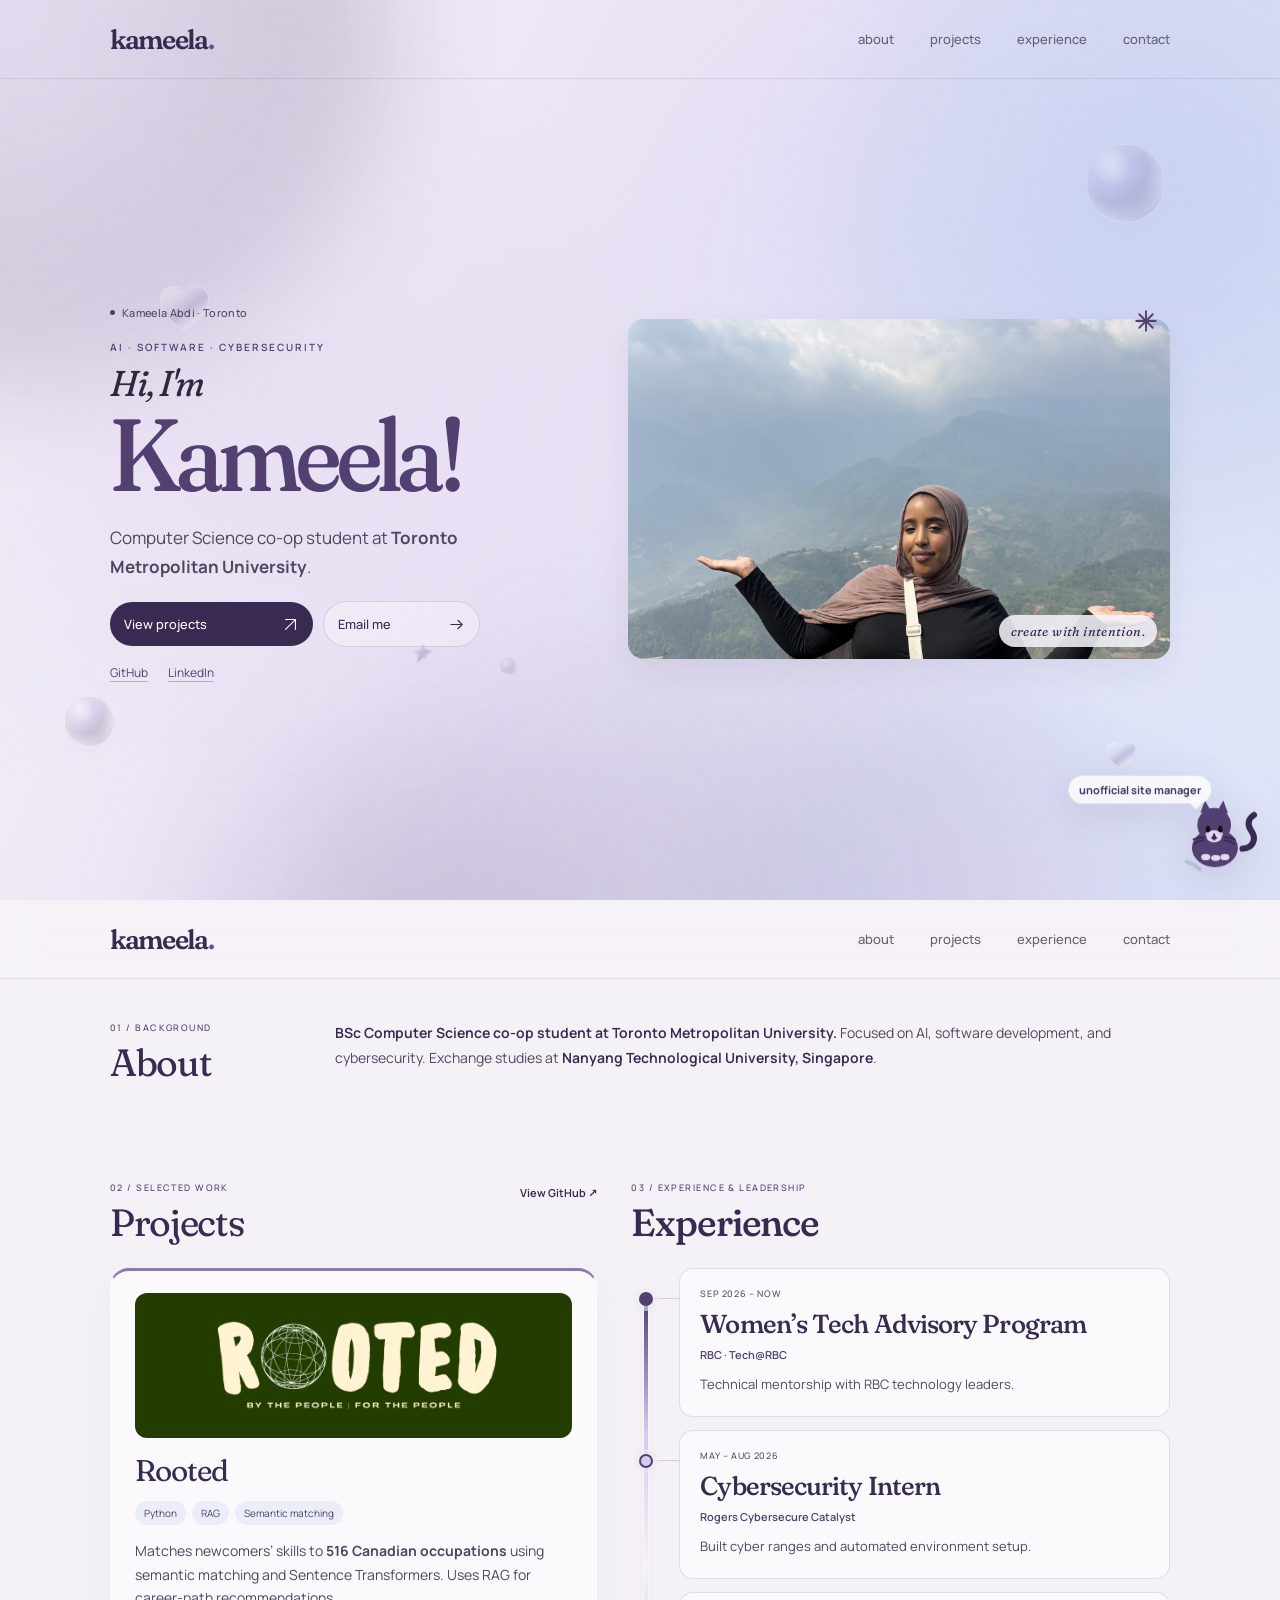
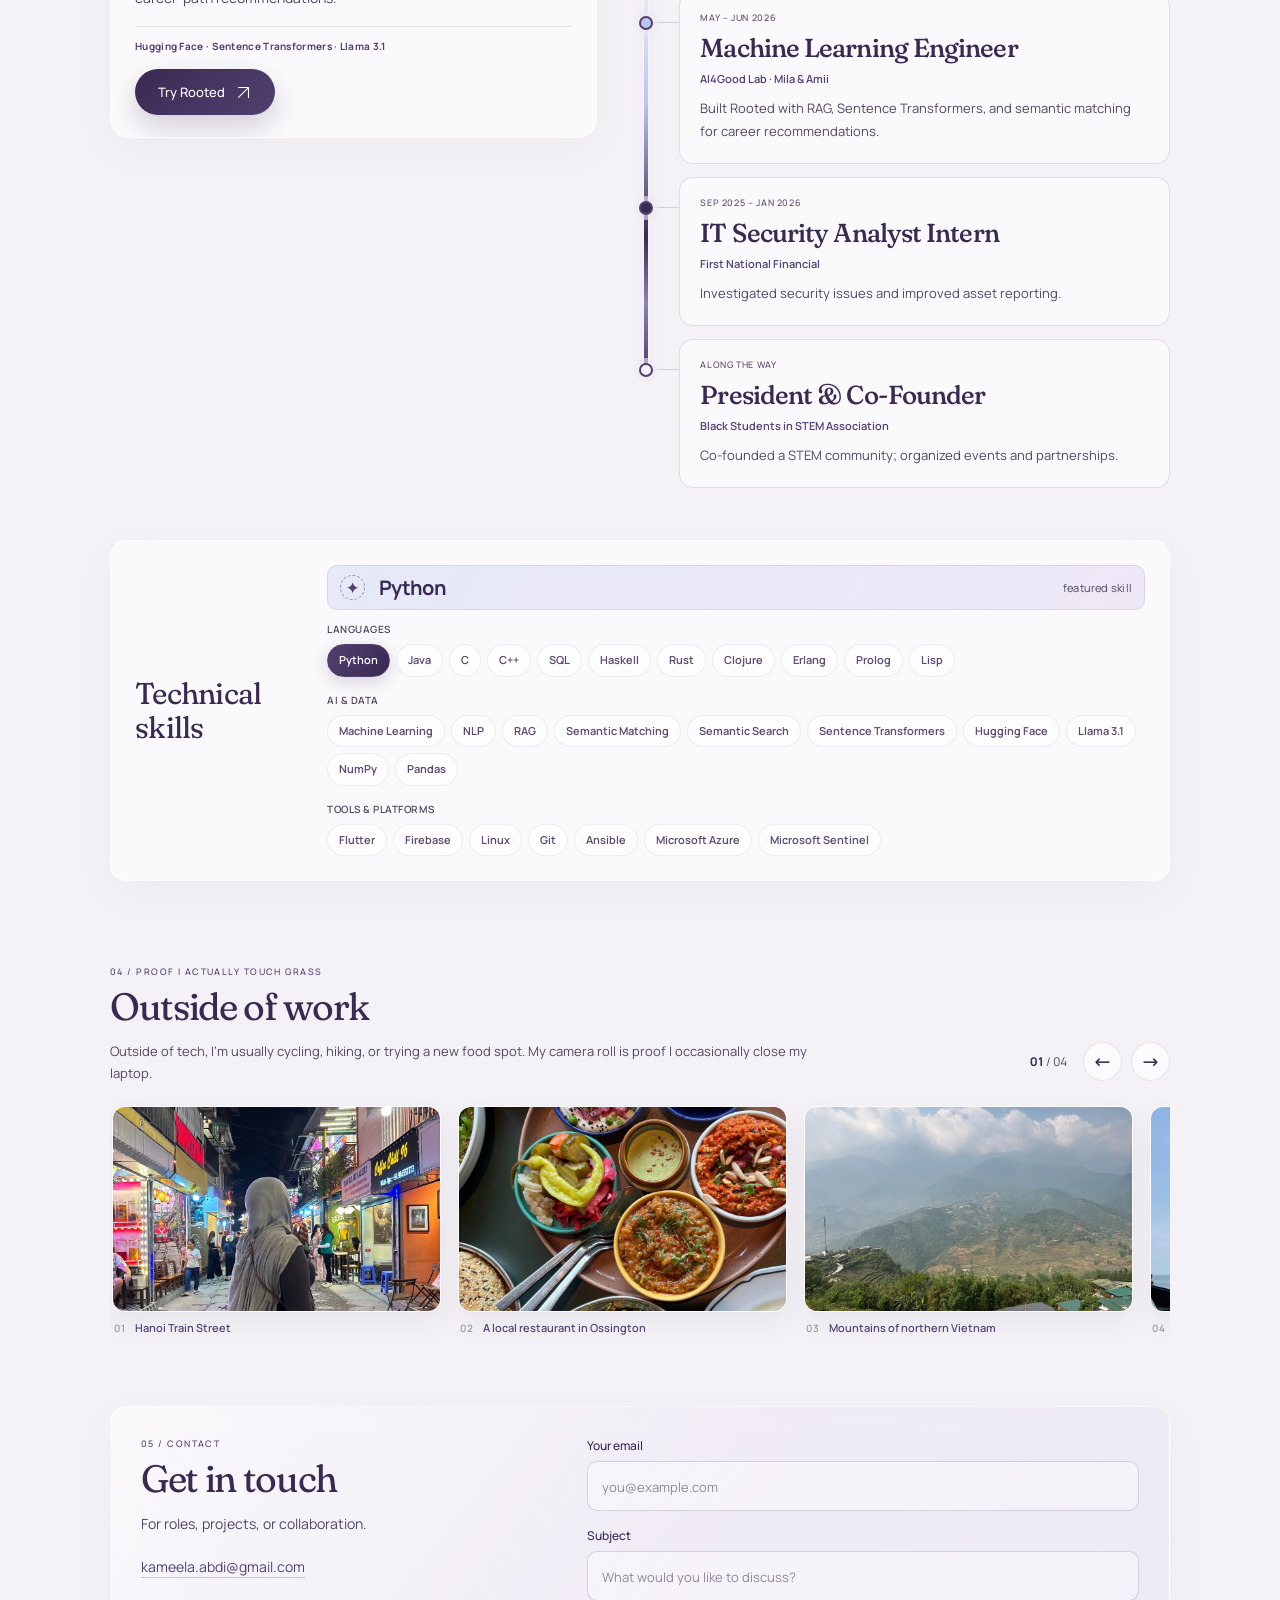
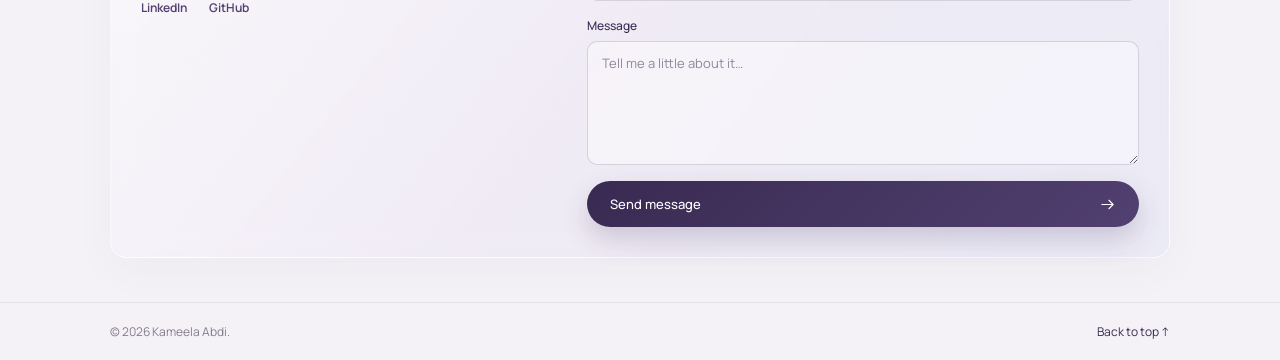
==== index.html @ 84379278 "Update the machine learning role title" ====
<!DOCTYPE html>

<html lang="en">
<head>
<meta charset="utf-8"/>
<meta content="width=device-width, initial-scale=1.0" name="viewport"/>
<meta content="#f5f2f7" name="theme-color"/>
<meta content="Kameela Abdi is a Computer Science co-op student building thoughtful technology across AI, software, and cybersecurity." name="description"/>
<title>Kameela Abdi — Portfolio</title>
<style>
    :root {
      --sand: #f7f5f9;
      --sand-deep: #ece8f0;
      --foam: #eee9f3;
      --sky: #d8cee1;
      --sea: #ad9ac0;
      --blue: #654d89;
      --deep: #3a274e;
      --sage: #8a79ae;
      --ink: #2f273d;
      --muted: #625972;
      --white: #ffffff;
      --line: rgba(63,43,84,.13);
      --shadow: 0 15px 45px rgba(63,43,84,.065);
    }
    *, *::before, *::after { box-sizing: border-box; }
    html { scroll-behavior: smooth; }
    body { margin: 0; background: var(--sand); color: var(--ink); font-family:var(--font-body); -webkit-font-smoothing: antialiased; }
    ::selection { background: #ded4e9; color: var(--deep); }
    a { color: inherit; text-decoration: none; }
    button, a { -webkit-tap-highlight-color: transparent; }
    .container { width: min(1110px, calc(100% - 64px)); margin-inline: auto; }
    .site-header { position: sticky; top: 0; z-index: 20; background: rgba(247,245,249,.92); border-bottom: 1px solid var(--line); backdrop-filter: blur(18px); }
    .header-inner { height: 78px; display: flex; align-items: center; justify-content: space-between; gap: 28px; }
    .logo { font-size: 19px; font-weight: 720; letter-spacing: -.05em; color: var(--deep); }
    .logo span { color: var(--sea); }
    .nav { display: flex; align-items: center; gap: 36px; color: #685f71; font-size: 13px; font-weight: 570; }
    .nav a { transition: color .2s; }
    .nav a:hover, .nav a:focus-visible { color: var(--blue); }
    .pill-link { border: 1px solid rgba(63,43,84,.24); padding: 10px 17px; border-radius: 100px; color: var(--deep); font-size: 12px; font-weight: 650; transition: background .2s, transform .2s; white-space: nowrap; }
    .pill-link:hover { background: var(--foam); transform: translateY(-1px); }
    .hero { min-height: 675px; display: grid; grid-template-columns: 1.12fr .88fr; align-items: center; gap: 38px; padding-top: 75px; padding-bottom: 90px; }
    .eyebrow { text-transform: uppercase; letter-spacing: .18em; font-size: 11px; font-weight: 750; color: var(--blue); }
    .availability { display: inline-flex; align-items: center; gap: 9px; background: #f3eff7; color: #705988; border: 1px solid #dfd7e7; border-radius: 100px; padding: 9px 13px; text-transform: none; letter-spacing: .01em; font-size: 12px; font-weight: 630; }
    .availability::before { content: ""; width: 7px; height: 7px; border-radius: 50%; background: #9176ad; box-shadow: 0 0 0 3px rgba(145,118,173,.17); }
    h1, h2, h3, p { margin-top: 0; }
    h1 { font-size: clamp(55px, 6.8vw, 91px); letter-spacing: -.078em; font-weight: 680; line-height: 1.045; margin: 29px 0 23px; color: var(--deep); }
    h1 .accent { font-family:var(--portfolio-serif); font-style: italic; font-weight: 400; color: var(--blue); }
    .hero-lead { font-size: clamp(16px, 1.65vw, 19px); line-height: 1.75; color: var(--muted); max-width: 515px; margin: 0 0 30px; }
    .hero-actions { display: flex; gap: 12px; align-items: center; flex-wrap: wrap; }
    .btn { display: inline-flex; align-items: center; justify-content: center; gap: 10px; border-radius: 100px; padding: 14px 23px; font-size: 13px; font-weight: 660; transition: transform .2s, background .2s, box-shadow .2s; }
    .btn:hover { transform: translateY(-2px); }
    .btn-primary { background: var(--deep); color: #fff; box-shadow: 0 8px 20px rgba(63,43,84,.15); }
    .btn-primary:hover { background: #4e336a; }
    .btn-secondary { color: var(--deep); border: 1px solid var(--line); background: rgba(255,255,255,.57); }
    .btn-secondary:hover { background: #fff; }
    .hero-bottom { font-size: 12px; letter-spacing: .02em; color: #8b8294; margin-top: 55px; display: flex; align-items: center; gap: 15px; }
    .hero-bottom .bar { width: 35px; height: 1px; background: #b9aac8; }
    .art-frame { position: relative; aspect-ratio: 1/1.08; isolation: isolate; display: grid; place-items: center; }
    .art-backdrop { position: absolute; inset: 5% 2% 3%; background: linear-gradient(150deg,#f0eaf7 6%,#d3c3e3 52%,#e9dff3 96%); border-radius: 48% 52% 49% 51% / 42% 42% 58% 58%; transform: rotate(-8deg); }
    .art-orbit { position: absolute; width: 80%; aspect-ratio:1; border: 1px solid rgba(255,255,255,.7); border-radius: 50%; transform: rotate(-16deg) scaleX(.85); }
    .sun { width: 54%; aspect-ratio:1; border-radius: 50%; position:absolute; top: 17%; right: 20%; background: linear-gradient(155deg,rgba(255,255,255,.96),rgba(203,206,222,.75) 40%,rgba(123,95,151,.25)); box-shadow: inset -22px -25px 45px rgba(77,51,103,.1), inset 18px 23px 38px rgba(255,255,255,.75), 0 15px 75px rgba(92,63,122,.12); border: 1px solid rgba(255,255,255,.62); }
    .horizon { position:absolute; width:81%; height:31%; left:9.5%; bottom:19%; border-radius:50% 50% 38% 35% / 60% 50% 25% 25%; background: linear-gradient(180deg, rgba(148,122,175,.46), rgba(94,64,124,.36)); transform: rotate(-8deg); filter: blur(.3px); }
    .horizon::after { content:""; position:absolute; width:97%; height: 32%; background: rgba(244,239,249,.75); border-radius:50%; left:1.5%; top:-10%; transform:rotate(5deg); filter: blur(9px); }
    .front-wave { position: absolute; width: 89%; height: 24%; left: 7%; bottom: 15%; border-radius: 55% 45% 58% 42% / 74% 64% 38% 38%; background: linear-gradient(145deg,rgba(255,255,255,.45),rgba(183,162,205,.47)); transform: rotate(8deg); border-top: 1px solid rgba(255,255,255,.8); }
    .art-caption { position: absolute; bottom: 5%; right: 3%; font-family:var(--portfolio-serif); font-style: italic; font-size: 15px; letter-spacing:.03em; color: rgba(63,43,84,.62); }
    .art-spark { position: absolute; top:13%; left:15%; color: var(--blue); font-size: 26px; font-weight: 200; }
    section { scroll-margin-top: 110px; }
    .section { padding: 92px 0; }
    .section-kicker { font-size: 11px; color: var(--blue); letter-spacing: .2em; text-transform: uppercase; font-weight: 720; margin-bottom: 18px; }
    .section-title { font-size: clamp(35px,4vw,54px); letter-spacing:-.065em; line-height:1.15; color:var(--deep); font-weight:660; margin-bottom: 18px; }
    .section-summary { max-width: 650px; font-size: 16px; line-height:1.85; color:var(--muted); }
    .about-section { border-top: 1px solid var(--line); display:grid; grid-template-columns: .85fr 1.15fr; gap: clamp(35px,8vw,130px); align-items:start; }
    .about-section .section-title { max-width: 380px; }
    .about-body { font-size:16px; line-height:1.95; color: var(--muted); }
    .about-body strong { color: var(--deep); font-weight:650; }
    .small-facts { display:flex; flex-wrap:wrap; gap:10px; margin-top:24px; }
    .small-facts span { font-size:12px; background: #f0ebf4; color:var(--sage); padding:10px 14px; border-radius:50px; }
    .projects-section { background: #f2eef6; border-top:1px solid rgba(63,43,84,.07); border-bottom:1px solid rgba(63,43,84,.07); }
    .section-header { display:flex; gap:20px; justify-content:space-between; align-items:end; margin-bottom:37px; }
    .section-header .section-title { margin-bottom:0; }
    .section-header a { color:var(--blue); font-size:13px; font-weight:650; }
    .projects-grid { display:grid; grid-template-columns:repeat(2,1fr); gap:20px; }
    .project-card { background:#fff; border-radius:19px; padding:21px; border:1px solid rgba(63,43,84,.08); transition:transform .24s, box-shadow .24s; }
    .project-card:hover { transform:translateY(-5px); box-shadow:var(--shadow); }
    .project-visual { height:205px; border-radius:12px; position:relative; overflow:hidden; display:grid; place-items:center; }
    .rooted-visual { background:radial-gradient(circle at 66% 22%,#f9f6fc 0%,transparent 36%),linear-gradient(145deg,#e6dfee,#c3b3d3); }
    .roots { width:145px; height:145px; display:grid; place-items:center; border:1px solid rgba(255,255,255,.86); border-radius:50%; background:rgba(255,255,255,.26); box-shadow:0 0 0 20px rgba(255,255,255,.08),0 0 0 40px rgba(255,255,255,.075); }
    .roots svg { width:80px; height:80px; }
    .swap-visual { background:radial-gradient(circle at 18% 10%,#f8f5fb 0%,transparent 35%),linear-gradient(145deg,#e7dfef,#beaece); }
    .swap-phone { width:112px; height:165px; border:5px solid rgba(255,255,255,.94); border-radius:21px; background:rgba(255,255,255,.35); box-shadow:0 12px 40px rgba(57,66,112,.09); padding:24px 10px 10px; transform:rotate(-8deg); position:relative; }
    .swap-phone::before { content:""; position:absolute; top:8px; left:39px; width:25px; height:4px; border-radius:10px; background:rgba(75,84,133,.35); }
    .swap-line { background:rgba(255,255,255,.9); height:12px; border-radius:8px; margin-bottom:10px; }
    .swap-line:nth-child(2) { width:75%; }
    .swap-line:nth-child(3) { width:91%; }
    .swap-line:nth-child(4) { width:55%; }
    .project-meta { display:flex; gap:8px; flex-wrap:wrap; margin-top:21px; margin-bottom:12px; }
    .tag { font-size:11px; background:#f3f0f7; color:#6f5a85; padding:7px 10px; border-radius:30px; }
    .project-card h3 { font-size:24px; letter-spacing:-.04em; font-weight:660; color:var(--deep); margin:0 0 10px; }
    .project-card p { font-size:14px; color:var(--muted); line-height:1.75; margin-bottom:18px; }
    .project-foot { font-size:12px; color:var(--blue); font-weight:690; }
    .rooted-logo { display:block; width:100%; height:auto; aspect-ratio:3 / 1; object-fit:cover; object-position:center 53%; border-radius:12px; margin-bottom:16px; }
    .rooted-demo-link { align-self:flex-start; margin-top:16px; min-height:44px; }
    .experience-grid { display:grid; grid-template-columns:.7fr 1.3fr; gap:65px; }
    .experience-grid .section-title { max-width:370px; }
    .timeline-item { display:grid; grid-template-columns:115px 1fr; gap:19px; padding:24px 0; border-bottom:1px solid var(--line); }
    .timeline-item:first-child { padding-top:0; }
    .timeline-date { font-size:12px; color:#8b8195; line-height:1.55; }
    .timeline-item h3 { margin:0 0 5px; color:var(--deep); letter-spacing:-.02em; font-size:17px; font-weight:660; }
    .timeline-company { font-size:13px; color:var(--blue); font-weight:620; margin-bottom:8px; }
    .timeline-item p { font-size:13px; line-height:1.75; color:var(--muted); margin:0; }
    .skills-section { padding-top:0; }
    .skill-panel { padding:40px; background:#eeeaf2; border-radius:23px; display:grid; grid-template-columns:240px 1fr; gap:32px; align-items:start; }
    .skill-panel h2 { margin:0; font-size:29px; line-height:1.2; letter-spacing:-.04em; color:var(--deep); }
    .skills-list { display:flex; flex-wrap:wrap; gap:9px; }
    .skills-list span { background:rgba(255,255,255,.75); border:1px solid rgba(63,43,84,.06); color:#6b5a7c; padding:10px 14px; border-radius:100px; font-size:12px; font-weight:560; }
    .contact-section { padding-bottom:100px; }
    .contact-panel { text-align:center; border-radius:25px; padding:80px 25px; background:linear-gradient(140deg,#e9dff2,#ded4e9 58%,#f3edf9); border:1px solid rgba(63,43,84,.07); }
    .contact-panel .section-title { font-size:clamp(42px,5.2vw,65px); }
    .contact-panel .section-summary { margin:0 auto 28px; }
    .social-links { margin-top:25px; display:flex; justify-content:center; gap:25px; flex-wrap:wrap; }
    .social-links a { font-size:12px; font-weight:630; color:var(--blue); border-bottom:1px solid transparent; padding-bottom:3px; }
    .social-links a:hover { border-color:var(--blue); }
    footer { border-top:1px solid var(--line); padding:28px 0; }
    .footer-inner { display:flex; justify-content:space-between; align-items:center; gap:15px; color:#847b8e; font-size:12px; }
    .footer-inner a { color:var(--deep); }

    /* A personal take on the gentle handwritten welcome of a new device. */
    .intro-title { margin-top:18px; margin-bottom:26px; display:flex; flex-direction:column; align-items:flex-start; line-height:.95; }
    .intro-title .intro-small { font-family:var(--portfolio-serif); font-size:clamp(34px,3.3vw,46px); font-weight:400; font-style:italic; color:var(--ink); letter-spacing:-.045em; line-height:1.1; }
    .intro-title .intro-script { display:block; font-family:var(--portfolio-serif); font-size:clamp(92px,10.9vw,158px); font-weight:500; letter-spacing:-.065em; color:var(--blue); line-height:.94; padding:0 .1em .06em 0; clip-path:inset(0 100% 0 0); animation: handwritten-reveal 1.75s cubic-bezier(.2,.65,.2,1) 2.5s both; }
    .intro-script .intro-dot { color:var(--sage); }
    .intro-overline { font-size:11px; font-weight:690; text-transform:uppercase; letter-spacing:.18em; color:var(--sage); margin:23px 0 0; }
    .hero-copy { position:relative; z-index:2; }
    .hero-photo { position:absolute; z-index:2; width:72%; height:82%; left:15%; top:8%; border-radius:46% 54% 52% 48% / 40% 43% 57% 60%; overflow:hidden; border:7px solid rgba(255,255,255,.79); background:#ede8f2; box-shadow:0 24px 65px rgba(63,43,84,.14), 0 0 0 1px rgba(63,43,84,.08); transform:rotate(-2deg); opacity:1; }
    .hero-photo img { width:100%; height:100%; display:block; object-fit:cover; object-position:51% 43%; transform:scale(1.01); }
    .art-frame { transition:transform .4s ease; }
    .art-frame:hover { transform:translateY(-4px); }
    .art-frame .art-orbit { z-index:1; }
    .art-caption { z-index:3; background:rgba(249,246,252,.96); box-shadow:0 5px 23px rgba(63,43,84,.08); padding:10px 15px; border-radius:100px; color:var(--sage); right:-3%; bottom:0; }
    .art-spark { z-index:3; top:8%; left:8%; }
    @keyframes handwritten-reveal { from {clip-path:inset(0 100% 0 0);opacity:.6} to {clip-path:inset(0 0 0 0);opacity:1} }
    @keyframes photo-arrive { from { opacity:0;transform:translateY(16px) rotate(-4deg) scale(.98)} to {opacity:1;transform:translateY(0) rotate(-2deg) scale(1)} }
    @media(max-width:690px) {
      .intro-title .intro-small { font-size:36px; }
      .intro-title .intro-script { font-size:clamp(90px,19vw,136px);animation-delay:2.5s; }
      .hero-photo { width:74%; height:85%; left:13%; top:5%; }
      .art-caption {right:0;bottom:-2%;font-size:12px;}
      .intro-overline {font-size:10px;}
    }
    @media(prefers-reduced-motion:reduce) {
      .intro-title .intro-script { clip-path:none;animation:none; }
      .hero-photo {animation:none;}
      .art-frame:hover {transform:none;}
    }
    @media(max-width:880px) {
      .hero { grid-template-columns:1fr .82fr; gap:8px; }
      h1 { font-size:clamp(51px,7vw,75px); }
      .nav { gap:20px; }
      .experience-grid { gap:30px; }
      .skill-panel { grid-template-columns:180px 1fr; }
    }
    @media(max-width:690px) {
      .container { width:min(100% - 36px,540px); }
      .header-inner { height:67px; }
      .nav { gap:16px; font-size:12px; }
      .nav a:nth-child(3) { display:none; }
      .pill-link { display:none; }
      .hero { padding:72px 0 65px; display:flex; flex-direction:column; align-items:stretch; min-height:auto; }
      h1 { font-size:clamp(54px,12vw,76px); margin-top:23px; }
      .hero-lead { font-size:16px; }
      .hero-bottom { margin-top:35px; }
      .art-frame { align-self:center; width:min(90%,400px); aspect-ratio:1/.9; margin-top:7px; }
      .section { padding:70px 0; }
      .about-section, .experience-grid { display:block; }
      .about-section .section-title, .experience-grid .section-title { max-width:none; }
      .projects-grid { grid-template-columns:1fr; }
      .section-header { align-items:start; }
      .timeline { margin-top:31px; }
      .timeline-item { grid-template-columns:97px 1fr; gap:12px; }
      .skills-section { padding-top:0; }
      .skill-panel { display:block; padding:26px; }
      .skill-panel h2 { margin-bottom:21px; }
      .contact-panel { padding:58px 18px; }
      .footer-inner { flex-direction:column; text-align:center; }
    }
    @media(prefers-reduced-motion:reduce) { html {scroll-behavior:auto} *,*::before,*::after { transition-duration:.01ms !important; animation-duration:.01ms !important; } }

    /* Lavender and pearl palette. The portrait never depends on a relative asset path. */
    .site-header { background: rgba(247,245,249,.92); }
    .art-backdrop { background:linear-gradient(150deg,#ece5f3 3%,#d0c1de 51%,#eee7f5 100%); }
    .sun { background:linear-gradient(160deg,#fbf9fd,#ece4f5 48%,#c2b2d3);box-shadow:inset -18px -22px 46px rgba(71,46,96,.11),inset 18px 23px 38px rgba(255,255,255,.8),0 15px 70px rgba(80,56,104,.11); }
    .horizon { background:linear-gradient(180deg,rgba(171,147,196,.6),rgba(95,68,122,.46)); }
    .front-wave { background:linear-gradient(145deg,rgba(255,255,255,.45),rgba(177,156,198,.52)); }
    .hero-photo { width:79%;height:83%;left:10.5%;top:8%;border-radius:35% 42% 29% 32% / 32% 34% 31% 35%;border:7px solid rgba(255,250,250,.95);background:#ede8f2;box-shadow:0 22px 62px rgba(63,38,89,.18),0 0 0 1px rgba(63,38,89,.12);opacity:1;visibility:visible; }
    .hero-photo img { object-position:50% 39%; }
    .availability { background:#efeaf4;color:#694e85;border-color:#dbd0e5; }
    .availability::before { background:#7e6499; }
    .project-card { border-color:rgba(63,43,84,.09); }
    .rooted-visual { background:radial-gradient(circle at 66% 22%,#fcfbfd 0%,transparent 36%),linear-gradient(145deg,#e9e2f0,#c9bad7); }
    .swap-visual { background:radial-gradient(circle at 18% 10%,#faf8fc 0%,transparent 35%),linear-gradient(145deg,#e9e2f0,#c0afd2); }
    .btn-primary {box-shadow:0 8px 20px rgba(64,39,90,.16);}
    :focus-visible { outline:2px solid #654d89;outline-offset:4px; }
    @media(max-width:690px){ .hero-photo{width:78%;height:85%;left:11%;top:5%;} }

    /* Wider, more landscape intro photo so more of the original view and both hands show. */
    .hero-photo {
      width: 94%;
      height: 72%;
      left: 3%;
      top: 15%;
      border: 4px solid #ac97c1;
      border-radius: 32px;
      overflow: hidden;
      background: #d7cbe3;
      box-shadow: 0 22px 55px rgba(63,38,89,.13);
      transform: rotate(-2deg);
    }
    .hero-photo img {
      width: 100%;
      height: 100%;
      object-fit: cover;
      object-position: 50% 30%;
      transform: scale(.92);
    }
    .art-frame {
      aspect-ratio: 1.08 / .92;
      align-self: center;
    }
    .art-backdrop {
      inset: 10% 1% 8%;
      border-radius: 34px;
      transform: rotate(-4deg);
    }
    .art-orbit {
      width: 96%;
      height: 76%;
      border-radius: 34px;
      transform: rotate(-8deg);
    }
    .sun {
      width: 28%;
      top: 5%;
      right: 8%;
    }
    .horizon, .front-wave {
      display: none;
    }
    @media (max-width: 690px) {
      .art-frame {
        width: min(100%, 430px);
        aspect-ratio: 1 / .92;
      }
      .hero-photo {
        width: 96%;
        height: 73%;
        left: 2%;
        top: 16%;
        border-radius: 24px;
      }
      .hero-photo img {
        object-position: 50% 31%;
        transform: scale(.95);
      }
      .art-backdrop,
      .art-orbit {
        border-radius: 24px;
      }
    }

    /* A separate, understated gallery section within the portfolio. */
    .offline-section { background: #fcf8f7; border-top: 1px solid var(--line); border-bottom: 1px solid var(--line); }
    .offline-heading { display: flex; align-items: end; justify-content: space-between; gap: 22px; margin-bottom: 27px; }
    .offline-heading .section-title { margin-bottom: 11px; }
    .offline-intro { max-width: 730px; color: var(--muted); font-size: 14px; line-height: 1.8; margin: 0; }
    .offline-controls { display: flex; flex: 0 0 auto; align-items: center; gap: 9px; margin-bottom: 3px; }
    .offline-count { font-size: 12px; color: var(--muted); font-variant-numeric: tabular-nums; margin-right: 7px; white-space: nowrap; }
    .offline-count strong { font-weight: 730; color: var(--deep); }
    .offline-arrow { width: 39px; height: 39px; display: grid; place-items: center; background: var(--white); color: var(--deep); border: 1px solid var(--line); border-radius: 50%; font-size: 19px; line-height: 1; cursor: pointer; transition: background .18s, transform .18s; }
    .offline-arrow:hover { background: var(--foam); transform: translateY(-1px); }
    .offline-arrow:focus-visible { outline: 2px solid var(--blue); outline-offset: 3px; }
    .offline-track { display: flex; gap: 17px; overflow-x: auto; scroll-snap-type: x mandatory; scroll-behavior: smooth; scroll-padding-left: 2px; padding: 4px 2px 14px; scrollbar-width: none; -ms-overflow-style: none; overscroll-behavior-x: contain; }
    .offline-track::-webkit-scrollbar { display:none; }
    .offline-slide { flex: 0 0 calc((100% - 36px) / 3.1); min-width: 0; margin: 0; scroll-snap-align: start; }
    .offline-slide img { display: block; width: 100%; height: auto; aspect-ratio: 4 / 3; object-fit: cover; border-radius: 13px; border: 1px solid rgba(63,43,84,.10); box-shadow: 0 6px 17px rgba(63,43,84,.065); }
    .offline-slide figcaption { margin-top: 12px; padding-left: 2px; color: #665873; font-size: 12px; font-weight: 570; line-height: 1.5; }
    .offline-caption-num { font-size: 10px; letter-spacing: .08em; color: #9e91ab; margin-right: 9px; }
    .offline-note { margin: 7px 0 0; color: #8e8795; font-size: 11px; }
    @media (max-width: 880px) { .offline-slide { flex-basis: calc((100% - 17px) / 2.25); } }
    @media (max-width: 690px) {
      .offline-heading { align-items: start; flex-direction: column; gap: 17px; }
      .offline-controls { align-self: end; margin: 0; }
      .offline-slide { flex-basis: 78%; }
      .offline-intro { font-size: 13px; }
      .offline-slide img { border-radius: 11px; }
    }
    @media (prefers-reduced-motion: reduce) { .offline-track { scroll-behavior: auto; } }
  

    /* ---- Ombré palette refresh ---- */
    :root {
      --dark-amaranth: #514070;
      --cotton-rose: #d8c9ed;
      --platinum: #f5f2f7;
      --frosted-blue: #bbc7f0;
      --black-cherry: #392a52;
      --sand: #f5f2f7;
      --sand-deep: #e3d7ef;
      --foam: rgba(255,255,255,.62);
      --sky: #bbc7f0;
      --sea: #d8c9ed;
      --blue: #514070;
      --deep: #392a52;
      --sage: #514070;
      --ink: #2f273d;
      --muted: #504761;
      --line: rgba(57,42,82,.12);
      --shadow: 0 18px 45px rgba(57,42,82,.10);
    }
    body {
      position: relative;
      background: linear-gradient(135deg, #f5f2f7 0%, #d8c9ed 26%, #bbc7f0 54%, #f5f2f7 77%, #514070 100%);
      background-size: 240% 240%;
      animation: ombreFlow 19s ease-in-out infinite;
      color: var(--ink);
    }
    body::before {
      content: "";
      position: fixed;
      inset: 0;
      pointer-events: none;
      background:
        radial-gradient(circle at 14% 18%, rgba(216,201,237,.42), transparent 34%),
        radial-gradient(circle at 82% 12%, rgba(187,199,240,.40), transparent 28%),
        radial-gradient(circle at 78% 78%, rgba(81,64,112,.16), transparent 26%),
        radial-gradient(circle at 24% 88%, rgba(245,242,247,.48), transparent 30%);
      mix-blend-mode: screen;
      opacity: .95;
      z-index: -1;
    }
    @keyframes ombreFlow {
      0% { background-position: 0% 50%; }
      50% { background-position: 100% 50%; }
      100% { background-position: 0% 50%; }
    }
    .site-header {
      background: rgba(245,242,247,.74);
      backdrop-filter: blur(20px);
      border-bottom: 1px solid rgba(57,42,82,.10);
    }
    .pill-link, .btn-secondary, .project-card, .contact-panel, .skill-panel, .timeline-item, .offline-slide img {
      box-shadow: 0 10px 28px rgba(57,42,82,.06);
    }
    .about-section, .projects-section, .offline-section, .contact-panel {
      background: rgba(255,255,255,.34);
      backdrop-filter: blur(8px);
    }
    .project-card, .skill-panel, .timeline-item, .contact-panel, .offline-arrow {
      background: rgba(255,255,255,.62);
      border-color: rgba(57,42,82,.10);
    }
    .btn-primary {
      background: linear-gradient(135deg, #392a52, #514070);
      color: #fff;
      box-shadow: 0 12px 28px rgba(57,42,82,.20);
    }
    .btn-primary:hover { background: linear-gradient(135deg, #514070, #392a52); }
    .btn-secondary:hover, .pill-link:hover, .offline-arrow:hover { background: rgba(216,201,237,.42); }
    .nav a:hover, .nav a:focus-visible, .section-header a, .logo span { color: var(--deep); }
    .availability {
      background: rgba(216,201,237,.42);
      color: var(--blue);
      border-color: rgba(81,64,112,.16);
    }
    .availability::before { background: var(--frosted-blue); box-shadow: 0 0 0 3px rgba(187,199,240,.28); }
    .hero-photo { border-color: rgba(57,42,82,.30); background: rgba(255,255,255,.45); }
    .text-highlight, .word-pop, .btn-word {
      background: linear-gradient(120deg, rgba(187,199,240,.25), rgba(216,201,237,.58));
      border-radius: .45em;
      padding: 0 .18em .04em;
      box-decoration-break: clone;
      -webkit-box-decoration-break: clone;
    }
    .word-pop {
      color: var(--deep);
      text-shadow: 0 1px 0 rgba(255,255,255,.45);
      background: linear-gradient(120deg, rgba(187,199,240,.34), rgba(216,201,237,.72));
    }
    .btn-word { background: linear-gradient(120deg, rgba(187,199,240,.30), rgba(255,255,255,.0)); }
    .section-kicker, .intro-overline, .eyebrow { color: var(--blue); }
    .hero-bottom .bar { background: rgba(57,42,82,.26); }
    .offline-slide figcaption, .tag { color: var(--blue); }
    .tag { background: rgba(187,199,240,.24); }
    .projects-section {
      border-top: 1px solid rgba(57,42,82,.08);
      border-bottom: 1px solid rgba(57,42,82,.08);
    }
    .offline-section { background: rgba(255,255,255,.28); }
    @media (prefers-reduced-motion: reduce) {
      body { animation: none; }
    }

  

    /* Seamless surfaces and full, uncropped original landscape photo */
    body {
      background: linear-gradient(120deg, #f5f2f7 0%, #dfd2ec 22%, #dee1ed 48%, #d8c9ed 70%, #f5f2f7 100%);
      background-size: 260% 260%;
      animation: ombreFlow 26s ease-in-out infinite;
    }
    body::before {
      background:
        radial-gradient(ellipse at 12% 16%, rgba(187,199,240,.24), transparent 42%),
        radial-gradient(ellipse at 84% 46%, rgba(216,201,237,.30), transparent 40%),
        radial-gradient(ellipse at 45% 83%, rgba(81,64,112,.07), transparent 35%);
      opacity: 1;
      mix-blend-mode: normal;
      z-index: -1;
    }
    .about-section,
    .projects-section,
    .offline-section,
    .skills-section,
    .contact-section,
    .experience-grid {
      background: transparent;
      border: 0;
      box-shadow: none;
      backdrop-filter: none;
    }
    .about-section { border-top: 0; }
    .projects-section, .offline-section {
      border-top: 0;
      border-bottom: 0;
    }
    .section { padding-block: 86px; }
    .skills-section { padding-top: 12px; }
    .offline-section { padding-block: 84px 90px; }
    .project-card, .skill-panel, .contact-panel {
      background: rgba(255,255,255,.50);
      border: 1px solid rgba(255,255,255,.65);
      box-shadow: 0 12px 42px rgba(57,42,82,.045);
      backdrop-filter: blur(14px);
      -webkit-backdrop-filter: blur(14px);
    }
    .project-card:hover { box-shadow: 0 20px 46px rgba(57,42,82,.09); }
    .timeline-item { box-shadow: none; border-bottom: 1px solid rgba(57,42,82,.09); }
    .skill-panel { border-radius: 22px; }
    .contact-panel {
      background: linear-gradient(128deg, rgba(255,255,255,.54), rgba(216,201,237,.16) 49%, rgba(187,199,240,.17));
      border-radius: 24px;
    }
    .offline-slide img {
      border: 1px solid rgba(255,255,255,.72);
      box-shadow: 0 10px 28px rgba(57,42,82,.075);
    }
    footer { border-top: 1px solid rgba(57,42,82,.085); background:transparent; }
    .site-header { background:rgba(245,242,247,.62); }

    /* The original photo is 4:3; match its natural proportions exactly. */
    .hero {
      grid-template-columns: minmax(0, 1fr) minmax(0, 1.12fr);
      column-gap: 28px;
      min-height: 630px;
      padding-top: 70px;
      padding-bottom: 74px;
    }
    .hero-copy { min-width: 0; }
    .art-frame {
      position: relative;
      display: block;
      width: 100%;
      aspect-ratio: auto;
      align-self: center;
      isolation: isolate;
      margin: 0;
    }
    .art-backdrop, .art-orbit, .sun, .horizon, .front-wave { display: none !important; }
    .hero-photo {
      position: relative;
      inset: auto;
      width: 100%;
      height: auto;
      aspect-ratio: 4 / 3;
      border: 0;
      border-radius: 22px;
      overflow: hidden;
      background: #cdcfdb;
      box-shadow: 0 22px 54px rgba(57,42,82,.11);
      transform: none;
      transition: box-shadow .5s ease;
    }
    .hero-photo img {
      width: 100%;
      height: 100%;
      display: block;
      object-fit: contain;
      object-position: center;
      transform: none;
    }
    .art-frame:hover { transform: none; }
    .art-frame:hover .hero-photo { box-shadow: 0 24px 62px rgba(57,42,82,.15); }
    .art-caption {
      z-index: 3;
      bottom: -16px;
      right: 15px;
      background: rgba(255,255,255,.89);
      color: var(--deep);
      box-shadow: 0 7px 24px rgba(57,42,82,.09);
      border: 1px solid rgba(255,255,255,.76);
      border-radius: 100px;
      padding: 9px 16px;
      font-size: 13px;
    }
    .art-spark { z-index:3; top: -18px; left:-12px; color:var(--blue); font-size:23px; }
    @media (max-width: 880px) and (min-width: 691px) {
      .hero { grid-template-columns: minmax(0,1fr) minmax(0,1fr); gap: 20px; }
      .intro-title .intro-script { font-size: clamp(75px,9.5vw,108px); }
    }
    @media (max-width: 690px) {
      .hero { display:flex; flex-direction:column; gap:36px; padding-top:55px; padding-bottom:52px; }
      .art-frame { width: 100%; max-width:520px; aspect-ratio:auto; margin:0; }
      .hero-photo { width:100%; height:auto; aspect-ratio:4/3; inset:auto; border-radius:18px; }
      .hero-photo img { width:100%; height:100%; object-fit:contain; object-position:center; transform:none; }
      .art-caption { right:10px; bottom:-14px; font-size:12px; }
      .art-spark { top:-16px; left:0; }
      .section { padding-block:64px; }
      .skills-section { padding-top:2px; }
      .offline-section { padding-block:62px; }
      .contact-section { padding-bottom:70px; }
    }
    @media (prefers-reduced-motion: reduce) {
      body { animation: none !important; }
    }

  
    /* Final polish: no visible panel seams; the page remains one continuous ombré. */
    html, body { max-width:100%; }
    body { overflow-x:clip; }
    .timeline, .experience-grid { background:transparent !important; box-shadow:none !important; border:0 !important; }
    .timeline-item,
    .timeline-item:first-child {
      background:transparent !important;
      backdrop-filter:none !important;
      -webkit-backdrop-filter:none !important;
      border:0 !important;
      box-shadow:none !important;
      border-radius:16px;
      padding:21px 17px;
      margin:0 -17px;
      transition:background .36s ease, transform .36s ease;
    }
    .timeline-item:hover, .timeline-item:focus-within {
      background:rgba(57,42,82,.045) !important;
      transform:translateX(3px);
    }
    .timeline-item + .timeline-item { border-top:0 !important; }
    .about-section, .projects-section, .offline-section, .skills-section, .experience-grid, .contact-section {
      border:0 !important; box-shadow:none !important;
      background:transparent !important;
    }
    /* A tint that gracefully fades at section boundaries: no rectangular bars. */
    main > .section, main > .contact-section { position:relative; isolation:isolate; }
    main > .section::before, main > .contact-section::before {
      content:""; position:absolute; z-index:-1; inset:0;
      background:linear-gradient(to bottom, transparent, rgba(57,42,82,.030) 36%, rgba(57,42,82,.038) 53%, transparent);
      opacity:0; pointer-events:none; transition:opacity .45s ease;
    }
    main > .section:hover::before, main > .section:focus-within::before,
    main > .contact-section:hover::before, main > .contact-section:focus-within::before { opacity:1; }
    .project-card, .skill-panel, .contact-panel, .small-facts span, .tag, .offline-slide img {
      transition: background .32s ease, box-shadow .32s ease, filter .32s ease, border-color .32s ease, transform .32s ease;
    }
    .project-card:hover, .project-card:focus-within,
    .skill-panel:hover, .skill-panel:focus-within,
    .contact-panel:hover, .contact-panel:focus-within {
      background:rgba(223,213,233,.68);
      box-shadow:0 17px 42px rgba(57,42,82,.09);
      border-color:rgba(81,64,112,.18);
    }
    .project-visual { transition:filter .32s ease; }
    .project-card:hover .project-visual { filter:brightness(.965); }
    .small-facts span:hover, .tag:hover { background:rgba(216,201,237,.75); color:var(--deep); }
    .offline-slide img:hover, .offline-slide:focus-within img { filter:brightness(.92) saturate(1.06); transform:translateY(-2px); }
    .hero-photo img { transition:filter .4s ease; }
    .hero-photo:hover img { filter:brightness(.96); }
    .offline-track { scroll-snap-type:none; scroll-behavior:auto; scrollbar-width:none; }
    .offline-slide { scroll-snap-align:none; }
    .offline-slide img { aspect-ratio:4/3; object-fit:cover; }
    .offline-slide figcaption { transition:color .3s ease; }
    .offline-slide:hover figcaption { color:var(--black-cherry); }

    /* Living skills display: rotates the featured technology and softly highlights the corresponding chip. */
    .skill-panel { align-items:center; }
    .skills-motion { display:flex; flex-direction:column; gap:20px; min-width:0; }
    .skill-feature {
      display:flex; align-items:center; gap:14px; min-height:72px; padding:12px 16px;
      border-radius:17px;
      background:linear-gradient(118deg,rgba(187,199,240,.32),rgba(216,201,237,.36));
      border:1px solid rgba(81,64,112,.1);
      color:var(--deep);
      transition:background .35s ease;
    }
    .skill-feature:hover { background:linear-gradient(118deg,rgba(187,199,240,.45),rgba(216,201,237,.57)); }
    .skill-spinner {
      width:41px; height:41px; flex:none; display:grid; place-items:center;
      border:1.5px dashed rgba(81,64,112,.52); border-radius:50%;
      animation:skill-orbit 12s linear infinite; font-size:23px; color:#514070;
    }
    .skill-spinner span { animation:skill-orbit 12s linear infinite reverse; }
    .skill-feature-name {
      display:block; font-size:clamp(18px,2.1vw,26px); font-weight:710; letter-spacing:-.045em;
      transform-origin:50% 50%;
    }
    .skill-feature-name.flip-in { animation: skill-switch .48s cubic-bezier(.2,.8,.2,1); }
    .skill-feature-hint { font-size:11px; letter-spacing:.02em; color:var(--muted); margin-left:auto; white-space:nowrap; }
    @keyframes skill-orbit { to { transform:rotate(360deg); } }
    @keyframes skill-switch { from { opacity:.18; transform:rotateX(48deg) translateY(8px); } to {opacity:1;transform:rotateX(0) translateY(0);} }
    .skills-list .skill-chip {
      appearance:none; -webkit-appearance:none; font-family:inherit;
      cursor:pointer; text-align:center;
      border:1px solid rgba(81,64,112,.09);
      color:#5b496e; background:rgba(255,255,255,.6);
      padding:10px 14px; border-radius:999px; font-size:12px; font-weight:620;
      transition:background .28s ease,color .28s ease,transform .28s ease,border-color .28s ease;
    }
    .skills-list .skill-chip:hover, .skills-list .skill-chip:focus-visible {
      background:#d8c9ed; border-color:#514070; color:#392a52;
      transform:translateY(-2px);
    }
    .skills-list .skill-chip.is-active {
      background:linear-gradient(120deg,#514070,#392a52);
      color:white; border-color:#514070;
      box-shadow:0 5px 17px rgba(57,42,82,.18);
    }
    .skills-list .skill-chip.is-active:hover { background:#553a71; color:#fff; }
    @media (max-width:690px) {
      .skill-panel { padding:26px 21px; }
      .skill-feature { gap:11px; min-height:65px; padding:10px 12px; }
      .skill-feature-name { font-size:21px; }
      .skill-feature-hint {display:none;}
      .timeline-item, .timeline-item:first-child {margin:0 -9px; padding:17px 9px;}
      .timeline-item:hover {transform:none;}
      .offline-track { overscroll-behavior-x:contain; }
    }
    @media (prefers-reduced-motion: reduce) {
      .skill-spinner, .skill-spinner span, .skill-feature-name.flip-in { animation:none !important; }
      main > .section::before, main > .contact-section::before { transition:none; }
      .timeline-item:hover { transform:none; }
      .offline-slide img:hover { transform:none; }
    }

  

    /* ===== The journey: an easy-to-scan, gently winding horizontal timeline ===== */
    .journey-section { display:block !important; background:transparent !important; border:0 !important; }
    .journey-heading {
      display:flex; align-items:end; justify-content:space-between;
      gap:30px; margin-bottom:31px;
    }
    .journey-heading .section-title { margin-bottom:0; }
    .journey-intro {
      max-width:350px; margin:0 0 4px; color:var(--muted);
      font-size:14px; line-height:1.7;
    }
    .journey-timeline { position:relative; width:100%; isolation:isolate; }
    .journey-curve { display:block; width:100%; height:132px; overflow:visible; }
    .journey-wave-shadow {
      fill:none; stroke:rgba(255,255,255,.50); stroke-width:11;
      stroke-linecap:round; stroke-linejoin:round;
    }
    .journey-wave {
      fill:none; stroke:url(#journeyLine); stroke-width:4;
      stroke-linecap:round; stroke-linejoin:round;
      stroke-dasharray:10 9; animation:journey-flow 28s linear infinite;
    }
    @keyframes journey-flow { to { stroke-dashoffset:-380; } }
    .journey-connectors path {
      fill:none; stroke:rgba(81,64,112,.34); stroke-width:1.5;
      stroke-dasharray:4 5;
    }
    .journey-points circle {
      fill:#eee7f5; stroke:#514070; stroke-width:3;
      filter:drop-shadow(0 3px 4px rgba(57,42,82,.13));
    }
    .journey-centers circle { fill:#392a52; }
    .journey-list {
      display:grid; grid-template-columns:repeat(5,minmax(0,1fr));
      gap:13px; list-style:none; margin:0; padding:0 0 4px;
    }
    .journey-stop { min-width:0; }
    .journey-card {
      position:relative; min-height:228px; height:100%; padding:20px 14px 18px;
      border:1px solid rgba(81,64,112,.20);
      background:rgba(255,255,255,.42);
      border-radius:18px;
      box-shadow:0 9px 27px rgba(57,42,82,.045);
      backdrop-filter:blur(12px); -webkit-backdrop-filter:blur(12px);
      transition:background .32s ease, border-color .32s ease, box-shadow .32s ease, transform .32s ease;
    }
    .journey-card:hover, .journey-card:focus-within {
      background:rgba(216,201,237,.52);
      border-color:rgba(81,64,112,.42);
      box-shadow:0 16px 34px rgba(57,42,82,.11);
      transform:translateY(-5px);
    }
    .journey-date { color:#5d4d6d; font-size:10px; font-weight:750; letter-spacing:.06em; line-height:1.5; text-transform:uppercase; }
    .journey-year {
      display:table; margin:10px 0 12px; padding:6px 10px;
      background:rgba(187,199,240,.35); color:#392a52;
      border-radius:9px; font-size:12px; font-weight:760;
    }
    .journey-card h3 {
      margin:0 0 6px; color:var(--deep);
      font-size:clamp(13px,1.3vw,16px); font-weight:730;
      line-height:1.32; letter-spacing:-.022em;
    }
    .journey-company { margin:0 0 10px; color:#563b71; font-size:11.5px; font-weight:680; line-height:1.38; }
    .journey-description { margin:0; color:#52495b; font-size:12px; line-height:1.55; }
    .journey-community .journey-year { background:rgba(216,201,237,.54); }
    @media (max-width:760px) {
      .journey-heading {align-items:start; flex-direction:column; gap:12px; margin-bottom:25px;}
      .journey-intro {max-width:550px;}
      .journey-curve {display:none;}
      .journey-timeline {padding-left:38px;}
      .journey-timeline::before {
        content:""; position:absolute; top:17px; bottom:19px; left:13px; width:4px;
        border-radius:999px;
        background:linear-gradient(to bottom,#514070,#d8c9ed 42%,#bbc7f0 70%,#514070);
      }
      .journey-list {grid-template-columns:1fr; gap:13px;}
      .journey-stop {position:relative;}
      .journey-stop::before {
        content:""; position:absolute; z-index:2; top:26px; left:-33px;
        width:16px; height:16px; border:3px solid #514070; border-radius:50%;
        background:#f5f2f7; box-shadow:0 0 0 5px rgba(245,242,247,.75);
      }
      .journey-card {min-height:unset; padding:16px 18px 17px;}
      .journey-card h3 {font-size:17px;}
      .journey-date {font-size:11px;}
      .journey-year {display:inline-block; margin:8px 0 11px;}
      .journey-description {font-size:13px;}
    }
    @media (prefers-reduced-motion:reduce) {
      .journey-wave {animation:none;}
      .journey-card:hover {transform:none;}
    }

    /* Five-step journey, with comfortable spacing for each milestone. */
    @media (min-width:1121px) {
      .journey-section.container { width:min(1220px, calc(100% - 64px)); }
      .journey-list { gap:12px; }
      .journey-card { padding:20px 16px; min-height:228px; }
    }
    .journey-ai4good .journey-year {
      background:linear-gradient(115deg,rgba(187,199,240,.56),rgba(216,201,237,.42));
    }


    /* ---- Playful handwritten intro + whimsical extras ---- */
    .intro-title .intro-script {
      font-family:var(--portfolio-serif);
      font-weight: 700;
      letter-spacing: -0.045em;
      text-shadow: 0 2px 0 rgba(255,255,255,.34), 0 10px 20px rgba(57,42,82,.08);
    }
    .intro-title .intro-script {
      font-size: clamp(92px, 10.3vw, 148px);
      line-height: .92;
    }
    .section-kicker::before {
      content: '✦';
      display: inline-block;
      margin-right: .5em;
      color: var(--cotton-rose);
      transform: translateY(-.04em);
    }
    .section-kicker::after {
      content: '  🐾';
      font-size: .95em;
      letter-spacing: normal;
      color: var(--blue);
    }
    .journey-intro::after {
      content: ' ✦';
      color: var(--cotton-rose);
    }
    /* More whimsical, diagonal journey layout */
    .journey-curve { height: 184px; }
    .journey-wave-shadow {
      stroke: rgba(57,42,82,.08);
      stroke-width: 12;
      fill: none;
      stroke-linecap: round;
      stroke-linejoin: round;
      filter: blur(1px);
      transform: translateY(4px);
    }
    .journey-wave {
      stroke-linecap: round;
      stroke-linejoin: round;
      stroke-width: 4.5;
      animation: journey-flow 26s linear infinite, journey-float 6s ease-in-out infinite;
    }
    @keyframes journey-float {
      0%,100% { transform: translateY(0px); }
      50% { transform: translateY(-4px); }
    }
    .journey-connectors path {
      stroke-dasharray: 3 10;
      opacity: .78;
    }
    .journey-list {
      margin-top: -10px;
      align-items: start;
    }
    .journey-stop { --journey-offset: 0px; }
    .journey-stop:nth-child(1) { --journey-offset: 18px; }
    .journey-stop:nth-child(2) { --journey-offset: -10px; }
    .journey-stop:nth-child(3) { --journey-offset: 30px; }
    .journey-stop:nth-child(4) { --journey-offset: -8px; }
    .journey-stop:nth-child(5) { --journey-offset: 20px; }
    .journey-card {
      transform: translateY(var(--journey-offset));
      border-radius: 22px;
      border: 1px solid rgba(57,42,82,.12);
      background: rgba(255,255,255,.68);
      backdrop-filter: blur(10px);
    }
    .journey-card:hover, .journey-card:focus-within {
      transform: translateY(calc(var(--journey-offset) - 4px));
      background: rgba(255,255,255,.78);
    }
    .journey-year {
      border-radius: 999px;
      box-shadow: inset 0 0 0 1px rgba(57,42,82,.08);
    }
    @media (max-width: 900px) {
      .section-kicker::after { content: ' ✦'; }
    }
    @media (max-width: 760px) {
      .journey-list { margin-top: 0; }
      .journey-stop { --journey-offset: 0px !important; }
      .journey-card, .journey-card:hover, .journey-card:focus-within { transform: none; }
    }

    /* Floating cat companion */
    .floating-cat {
      --cat-x: 0px;
      --cat-y: 0px;
      position: fixed;
      right: 16px;
      bottom: 14px;
      width: 92px;
      z-index: 40;
      pointer-events: none;
      transform: translate3d(var(--cat-x), var(--cat-y), 0);
      transition: transform .18s ease-out;
      filter: drop-shadow(0 10px 18px rgba(57,42,82,.14));
      user-select: none;
    }
    .floating-cat svg { display:block; width:100%; height:auto; }
    .floating-cat .cat-bubble {
      position: absolute;
      top: -16px;
      right: 52px;
      background: rgba(255,255,255,.88);
      color: var(--deep);
      font-size: 11px;
      font-weight: 700;
      padding: 6px 10px;
      border-radius: 999px;
      border: 1px solid rgba(57,42,82,.10);
      white-space: nowrap;
      opacity: .92;
      animation: bubbleFloat 3.6s ease-in-out infinite;
    }
    .floating-cat .cat-bubble::after {
      content: '';
      position: absolute;
      right: 10px;
      bottom: -5px;
      width: 10px; height: 10px;
      background: inherit;
      border-right: 1px solid rgba(57,42,82,.10);
      border-bottom: 1px solid rgba(57,42,82,.10);
      transform: rotate(45deg);
      border-bottom-right-radius: 2px;
    }
    .floating-cat .cat-tail {
      transform-origin: 50px 30px;
      animation: catTail 1.9s ease-in-out infinite;
    }
    .floating-cat .cat-body { animation: catBody 2.5s ease-in-out infinite; }
    .floating-cat .cat-face {
      transform-origin: center;
      animation: catBlink 5s infinite;
    }
    @keyframes catTail {
      0%,100% { transform: rotate(4deg); }
      50% { transform: rotate(-10deg); }
    }
    @keyframes catBody {
      0%,100% { transform: translateY(0); }
      50% { transform: translateY(-3px); }
    }
    @keyframes catBlink {
      0%, 45%, 48%, 100% { transform: scaleY(1); }
      46.5% { transform: scaleY(.15); }
    }
    @keyframes bubbleFloat {
      0%,100% { transform: translateY(0); }
      50% { transform: translateY(-4px); }
    }
    @media (max-width: 760px) {
      .floating-cat { width: 74px; right: 8px; bottom: 10px; }
      .floating-cat .cat-bubble { font-size: 10px; right: 38px; }
    }
    @media (prefers-reduced-motion: reduce) {
      .floating-cat, .floating-cat * { animation: none !important; }
      .floating-cat { transition: none; }
      .journey-wave { animation: none; }
    }


    /* Visible hand-drawn squiggle: all five timeline points are attached to the S-shaped path. */
    .journey-curve { height: 235px; margin: 0 0 4px; overflow: visible; }
    .journey-wave-shadow {
       fill: none; stroke: rgba(255,255,255,.85); stroke-width: 12;
       filter: none; transform: none;
       stroke-linecap: round; stroke-linejoin: round;
    }
    .journey-wave {
       fill: none; stroke: url(#journeyLine); stroke-width: 6;
       stroke-dasharray: none; stroke-dashoffset: 0;
       transform: none; filter: drop-shadow(0 4px 5px rgba(57,42,82,.13));
       animation: journey-draw 2.5s ease-out both;
       stroke-linejoin: round; stroke-linecap: round;
    }
    .journey-glimmer {
       fill: none; stroke: rgba(255,255,255,.85); stroke-width: 1.5;
       stroke-linecap: round; stroke-dasharray: 3 23;
       animation: journey-glide 6s linear infinite;
    }
    .journey-connectors path { stroke-dasharray: 3 8; opacity: .5; }
    .journey-sparkles { opacity: .56; animation: journey-twinkle 3s ease-in-out infinite alternate; }
    @keyframes journey-draw {
       from { stroke-dasharray: 1600; stroke-dashoffset: 1600; }
       to { stroke-dasharray: 1600; stroke-dashoffset: 0; }
    }
    @keyframes journey-glide { to { stroke-dashoffset: -260; } }
    @keyframes journey-twinkle { to { opacity: .95; transform: translateY(-3px); } }
    @media (max-width: 760px) {
       .journey-timeline { padding-left: 76px; }
       .journey-curve { display: none; }
       .journey-timeline::before {
          content: ''; position: absolute; top: 8px; bottom: 8px; left: 5px;
          width: 62px; height: auto; border: 0; border-radius: 0;
          background: url("data:image/svg+xml,%3Csvg%20xmlns%3D%22http%3A%2F%2Fwww.w3.org%2F2000%2Fsvg%22%20viewBox%3D%220%200%2064%20420%22%20preserveAspectRatio%3D%22none%22%3E%3Cpath%20d%3D%22M32%20-5%20C%2064%2028%2C%2064%2057%2C%2032%2084%20S%200%20140%2C%2032%20168%20S%2064%20224%2C%2032%20252%20S%200%20308%2C%2032%20336%20S%2064%20392%2C%2032%20425%22%20fill%3D%22none%22%20stroke%3D%22%236d213c%22%20stroke-width%3D%224%22%20stroke-linecap%3D%22round%22%2F%3E%3Cpath%20d%3D%22M32%20-5%20C%2064%2028%2C%2064%2057%2C%2032%2084%20S%200%20140%2C%2032%20168%20S%2064%20224%2C%2032%20252%20S%200%20308%2C%2032%20336%20S%2064%20392%2C%2032%20425%22%20fill%3D%22none%22%20stroke%3D%22%23eebbb5%22%20stroke-width%3D%221.2%22%20stroke-linecap%3D%22round%22%20stroke-dasharray%3D%223%2011%22%2F%3E%3C%2Fsvg%3E") left top / 62px 408px repeat-y;
          opacity: .82;
       }
       .journey-stop::before {
          left: -49px; top: 28px; width: 17px; height: 17px;
          border: 3px solid #514070; background: #f5f2f7;
       }
       .journey-stop:nth-child(2n)::before { left: -36px; }
    }
    @media (max-width: 760px) {
       .journey-timeline { padding-left: 54px; }
       .journey-timeline::before { left: -3px; width: 46px; background-size: 46px 408px; }
       .journey-stop::before { left: -36px; }
       .journey-stop:nth-child(2n)::before { left: -27px; }
    }
    @media (prefers-reduced-motion: reduce) {
       .journey-wave { animation: none !important; stroke-dasharray: none !important; }
       .journey-glimmer, .journey-sparkles { animation: none !important; }
    }


    /* Tablet and phone: tidy stacked milestones beside the winding line. */
    @media (max-width: 760px) {
      .journey-list { gap: 18px; }
      .journey-stop { --journey-offset: 0px !important; }
      .journey-card {
        height: auto; min-height: 0; margin: 0;
        transform: none !important;
      }
      .journey-card:hover, .journey-card:focus-within { transform: translateY(-2px) !important; }
    }
    @media (prefers-reduced-motion: reduce) and (max-width: 1120px) {
      .journey-card:hover, .journey-card:focus-within { transform: none !important; }
    }


    /* ==== Lava-glass ambient + stronger hover polish ==== */
    :root { --champagne-gold:#8e82b3; --champagne-shine:#e7e3f5; }

    /* The entire site sits over one animated surface, never disconnected panels. */
    body { background:#f5f2f7 !important; animation:none !important; }
    body::before { display:none !important; }
    .ambient-scene {
      position:fixed; inset:0; z-index:0; overflow:hidden;
      pointer-events:none; isolation:isolate;
      background:linear-gradient(120deg,#f5f2f7 2%,#ebe2f3 33%,#dfe2f0 65%,#ebe8ed 100%);
    }
    body > header, body > main, body > footer { position:relative; z-index:1; }
    /* Keep the cat visible above the content as before. */
    .ambient-blob {
      position:absolute; display:block; aspect-ratio:1;
      border-radius:43% 57% 65% 35% / 53% 37% 63% 47%;
      filter:blur(26px); opacity:.74;
      transform:translate3d(0,0,0);
      will-change:transform,border-radius;
    }
    .ambient-blob.b1 {
      width:clamp(370px,51vw,920px); left:-18%; top:-26%;
      background:radial-gradient(ellipse at 36% 38%,rgba(216,201,237,.91),rgba(81,64,112,.36) 54%,transparent 76%);
      animation:lava-one 29s ease-in-out infinite alternate;
    }
    .ambient-blob.b2 {
      width:clamp(430px,58vw,900px); right:-22%; top:-19%;
      background:radial-gradient(ellipse at 47% 45%,rgba(187,199,240,.91),rgba(187,199,240,.31) 57%,transparent 78%);
      animation:lava-two 35s ease-in-out infinite alternate;
    }
    .ambient-blob.b3 {
      width:clamp(330px,45vw,770px); left:12%; bottom:-40%;
      background:radial-gradient(ellipse at 43% 45%,rgba(81,64,112,.36),rgba(216,201,237,.36) 57%,transparent 79%);
      opacity:.8; animation:lava-three 39s ease-in-out infinite alternate;
    }
    .ambient-blob.b4 {
      width:clamp(300px,43vw,710px); right:1%; bottom:-39%;
      background:radial-gradient(ellipse at 52% 44%,rgba(216,201,237,.78),rgba(187,199,240,.43) 52%,transparent 77%);
      animation:lava-four 32s ease-in-out infinite alternate;
    }
    @keyframes lava-one {
      0% { transform:translate3d(-8%, -4%,0) rotate(-12deg) scale(1);border-radius:43% 57% 65% 35% / 53% 37% 63% 47%; }
      50% { transform:translate3d(40%, 23%,0) rotate(23deg) scale(1.14);border-radius:57% 43% 35% 65% / 37% 63% 44% 56%; }
      100% { transform:translate3d(73%,42%,0) rotate(-8deg) scale(.97);border-radius:39% 61% 49% 51% / 62% 44% 56% 38%; }
    }
    @keyframes lava-two {
      0% { transform:translate3d(0,0,0) rotate(0) scale(1);border-radius:53% 47% 43% 57% / 64% 41% 59% 36%; }
      50% { transform:translate3d(-37%,39%,0) rotate(-22deg) scale(1.12);border-radius:43% 57% 63% 37% / 44% 65% 35% 56%; }
      100% { transform:translate3d(-71%,8%,0) rotate(18deg) scale(.92);border-radius:61% 39% 44% 56% / 39% 51% 49% 61%; }
    }
    @keyframes lava-three {
      0% { transform:translate3d(-15%,0,0) rotate(8deg) scale(.96); }
      50% { transform:translate3d(20%,-48%,0) rotate(-19deg) scale(1.15); }
      100% { transform:translate3d(52%,-73%,0) rotate(25deg) scale(.91); }
    }
    @keyframes lava-four {
      0% { transform:translate3d(5%, 10%,0) rotate(-12deg) scale(.96); }
      50% { transform:translate3d(-38%,-48%,0) rotate(23deg) scale(1.09); }
      100% { transform:translate3d(-59%,-85%,0) rotate(-13deg) scale(1); }
    }
    /* The little pearl bubbles are subtle, reflective and behind all text. */
    .chrome-bubble {
      position:absolute;display:block;aspect-ratio:1;border-radius:50%;
      background:
        radial-gradient(circle at 30% 24%,rgba(255,255,255,.99) 0 7%,rgba(230,226,245,.99) 9%,transparent 24%),
        radial-gradient(circle at 65% 76%,rgba(65,43,87,.54),transparent 41%),
        radial-gradient(circle at 34% 31%,#eeecf8 1%,#9e8fd8 25%,#7165a2 47%,#eeebf8 72%,#594e84 94%);
      border:1px solid rgba(255,255,255,.82);
      box-shadow:inset -6px -9px 16px rgba(52,34,70,.30),inset 5px 6px 15px rgba(255,255,255,.82),0 12px 24px rgba(57,42,82,.12);
      opacity:.65;
      animation:bubble-drift 13s ease-in-out infinite alternate;
    }
    .chrome-bubble.cb1 { width:106px;top:16%;right:9%; animation-delay:-5s; }
    .chrome-bubble.cb2 { width:65px;bottom:17%;left:5%;opacity:.44;animation-duration:18s;animation-delay:-9s; }
    .chrome-bubble.cb3 { width:32px;top:56%;right:19%;opacity:.52;animation-duration:10s;animation-delay:-3s; }
    .chrome-bubble.cb4 { width:23px;top:73%;left:39%;opacity:.55;animation-duration:16s;animation-delay:-7s; }
    @keyframes bubble-drift {
      0% { transform:translate3d(0,10px,0) rotate(-8deg); }
      50% { transform:translate3d(-20px,-20px,0) rotate(12deg); }
      100% { transform:translate3d(14px,-42px,0) rotate(-3deg); }
    }
    /* Lavender flecks echo the bubbles, rather than recolouring the site. */
    .section-kicker::before { color:#5f509c; }
    .hero-bottom .bar { height:2px;background:linear-gradient(90deg,#8e82b3,#d4ceee); }
    .logo span { color:#5d4e9a; }
    .journey-centers circle { fill:#5d4e9a; }
    .intro-title .intro-script { text-shadow:0 2px 0 rgba(255,255,255,.62),0 6px 13px rgba(57,42,82,.09); }

    /* A stronger hover: noticeable deep lavender highlights, yet readable type. */
    .project-card,.skill-panel,.journey-card,.contact-panel,.skill-feature,.offline-slide img,
    .offline-arrow,.skills-list .skill-chip,.nav a,.small-facts span,.tag,.btn,.hero-photo,.art-frame {
      transition:background .32s ease,border-color .32s ease,box-shadow .32s ease,filter .32s ease,color .25s ease,transform .32s ease;
    }
    .project-card:is(:hover,:focus-within),
    .skill-panel:is(:hover,:focus-within),
    .contact-panel:is(:hover,:focus-within) {
      background:linear-gradient(139deg,rgba(81,64,112,.25),rgba(216,201,237,.60) 65%,rgba(187,199,240,.30)) !important;
      border-color:rgba(81,64,112,.45) !important;
      box-shadow:0 19px 44px rgba(57,42,82,.19),inset 0 1px 0 rgba(255,255,255,.67) !important;
    }
    .journey-card:is(:hover,:focus-within) {
      background:linear-gradient(145deg,rgba(81,64,112,.26),rgba(216,201,237,.67)) !important;
      border-color:rgba(57,42,82,.53) !important;
      box-shadow:0 18px 38px rgba(57,42,82,.20) !important;
    }
    .project-card:is(:hover,:focus-within) h3,
    .journey-card:is(:hover,:focus-within) h3,
    .contact-panel:is(:hover,:focus-within) h2 { color:#392a52; }
    .project-card:is(:hover,:focus-within) .project-visual { filter:brightness(.89) saturate(1.05); }
    .offline-slide:is(:hover,:focus-within) img {
      filter:brightness(.76) saturate(1.09) !important;
      box-shadow:0 16px 32px rgba(57,42,82,.24),0 0 0 2px rgba(81,64,112,.35) !important;
      border-color:rgba(236,233,247,.84) !important;
    }
    .offline-slide:is(:hover,:focus-within) figcaption { color:#392a52;font-weight:700; }
    .skills-list .skill-chip:hover,.skills-list .skill-chip:focus-visible {
      background:#514070 !important;color:#fff !important;
      border-color:#392a52 !important;box-shadow:0 7px 19px rgba(57,42,82,.18);
    }
    .skill-feature:hover { background:linear-gradient(126deg,rgba(81,64,112,.17),rgba(187,199,240,.41)) !important; }
    .small-facts span:hover,.tag:hover { background:#514070 !important;color:#fff !important; }
    .nav a { position:relative; }
    .nav a::after { content:'';height:3px;border-radius:4px;position:absolute;bottom:-8px;left:0;right:100%;background:#514070;transition:right .26s ease; }
    .nav a:is(:hover,:focus-visible)::after { right:0; }
    .nav a:is(:hover,:focus-visible) { color:#392a52;font-weight:720; }
    .btn:is(:hover,:focus-visible),.offline-arrow:is(:hover,:focus-visible) {
      box-shadow:0 10px 25px rgba(57,42,82,.22),0 0 0 2px rgba(142,130,179,.38);
    }
    .btn-secondary:is(:hover,:focus-visible) { background:#514070;color:#fff;border-color:#392a52; }
    .hero-photo:hover img { filter:brightness(.86) contrast(1.02); }
    .art-frame:hover .hero-photo { box-shadow:0 23px 60px rgba(57,42,82,.24); }

    /* Hovering a whole section gently deepens its middle, with invisible seams. */
    main > .section::before,main > .contact-section::before {
      background:linear-gradient(to bottom,transparent,rgba(81,64,112,.08) 36%,rgba(81,64,112,.12) 54%,transparent) !important;
    }
    @media (max-width:760px) {
      .ambient-blob { filter:blur(38px);opacity:.56; }
      .chrome-bubble.cb1 { width:65px;right:5%;top:17%; }
      .chrome-bubble.cb2 { width:46px;left:2%; }
      .chrome-bubble.cb3 { width:24px; }
      .chrome-bubble.cb4 { display:none; }
    }
    @media (prefers-reduced-motion:reduce) {
      .ambient-blob,.chrome-bubble { animation:none !important;will-change:auto; }
    }
    /* ==== End lava-glass polish ==== */



    /* Soft autonomous liquid backdrop: keeps moving even when the visitor is idle. */
    .ambient-scene {
      background: linear-gradient(115deg,
        #f5f2f7 0%, #eae2f5 18%, #e0e6f7 39%,
        #d8c9ed 57%, #f5f2f7 77%, #dfe1f3 100%);
      background-size: 240% 240%;
      animation: ambient-ombre-sway 24s ease-in-out infinite alternate;
    }
    .ambient-scene::after {
      content: "";
      position: absolute;
      inset: -12%;
      background:
        radial-gradient(ellipse 42% 48% at 22% 45%, rgba(216,201,237,.27), transparent 72%),
        radial-gradient(ellipse 43% 45% at 78% 34%, rgba(187,199,240,.32), transparent 70%),
        radial-gradient(ellipse 36% 48% at 55% 90%, rgba(81,64,112,.15), transparent 74%);
      filter: blur(27px);
      animation: ambient-light-wander 21s ease-in-out infinite alternate;
    }
    @keyframes ambient-ombre-sway {
      0% { background-position: 2% 20%; }
      50% { background-position: 75% 72%; }
      100% { background-position: 98% 32%; }
    }
    @keyframes ambient-light-wander {
      0% { transform: translate3d(-6%, 4%, 0) scale(1); }
      55% { transform: translate3d(9%, -8%, 0) scale(1.09) rotate(7deg); }
      100% { transform: translate3d(-3%, 8%, 0) scale(.99) rotate(-5deg); }
    }
    .ambient-blob { opacity:.57; filter:blur(45px); }
    .ambient-blob.b3 { opacity:.50; }

    /* Metallic details are background texture, not foreground decoration. */
    .chrome-bubble {
      opacity:.19;
      filter:blur(.65px) saturate(.72);
      box-shadow:inset -5px -7px 14px rgba(52,34,70,.18),
        inset 5px 6px 13px rgba(255,255,255,.58),
        0 8px 18px rgba(57,42,82,.055);
      animation-duration:19s;
    }
    .chrome-bubble.cb1 { width:79px;opacity:.17; }
    .chrome-bubble.cb2 { width:51px;opacity:.13;animation-duration:22s; }
    .chrome-bubble.cb3 { width:29px;opacity:.19;animation-duration:17s; }
    .chrome-bubble.cb4 { width:19px;opacity:.14;animation-duration:20s; }
    .chrome-charm {
      position:absolute; display:block; width:49px; height:auto;
      opacity:.20;
      filter:blur(.7px) saturate(.75) drop-shadow(0 9px 11px rgba(57,42,82,.055));
      transform-origin:center;
      animation: charm-float 21s ease-in-out infinite alternate;
    }
    .chrome-charm.h1 { left:12%;top:31%;width:60px;animation-delay:-9s; }
    .chrome-charm.s1 { right:25%;top:42%;width:37px;opacity:.24;animation-delay:-4s;animation-duration:17s; }
    .chrome-charm.h2 { right:11%;bottom:14%;width:36px;opacity:.16;animation-delay:-13s;animation-duration:25s; }
    .chrome-charm.s2 { left:32%;bottom:26%;width:26px;opacity:.18;animation-delay:-8s;animation-duration:19s; }
    @keyframes charm-float {
      0% { transform:translate3d(0,8px,0) rotate(-12deg) scale(.96); }
      50% { transform:translate3d(19px,-22px,0) rotate(11deg) scale(1.06); }
      100% { transform:translate3d(-14px,-45px,0) rotate(-8deg) scale(.99); }
    }

    /* Keep the winding timeline horizontal until true phone widths. */
    @media (min-width:761px) and (max-width:1120px) {
      .journey-heading { flex-direction:row; align-items:end; gap:24px; }
      .journey-intro { max-width:320px; }
      .journey-timeline {
        padding:0 0 13px;
        overflow-x:auto; overflow-y:hidden;
        scroll-behavior:smooth;
        scroll-snap-type:x proximity;
        scrollbar-width:thin;
        scrollbar-color:rgba(81,64,112,.27) transparent;
      }
      .journey-timeline::before { content:none;display:none; }
      .journey-curve { display:block;width:1100px; max-width:none;height:235px; }
      .journey-list { display:grid;grid-template-columns:repeat(5,1fr);gap:13px;width:1100px;max-width:none;margin:0; }
      .journey-stop { position:relative;min-width:0;scroll-snap-align:start; }
      .journey-stop::before { content:none;display:none; }
      .journey-stop { --journey-offset:0px; }
      .journey-stop:nth-child(1) { --journey-offset:26px; }
      .journey-stop:nth-child(2) { --journey-offset:-10px; }
      .journey-stop:nth-child(3) { --journey-offset:36px; }
      .journey-stop:nth-child(4) { --journey-offset:-2px; }
      .journey-stop:nth-child(5) { --journey-offset:42px; }
      .journey-card { min-height:235px;height:100%;padding:19px 15px;transform:translateY(var(--journey-offset)) !important; }
      .journey-card:is(:hover,:focus-within) {transform:translateY(calc(var(--journey-offset) - 4px)) !important;}
    }
    @media (max-width:760px) {
      .journey-curve { display:none; }
      .journey-timeline { overflow:visible; }
      /* On a phone, the cat stays cute without covering timeline cards. */
      .floating-cat { width:49px;right:4px;bottom:5px;opacity:.80; }
      .floating-cat .cat-bubble { display:none; }
      .chrome-charm { opacity:.13; }
      .chrome-charm.h1 { width:34px;left:8%;top:33%; }
      .chrome-charm.s1 { width:26px;right:17%;top:46%; }
      .chrome-charm.h2 { width:25px;right:8%;bottom:12%; }
      .chrome-charm.s2 { display:none; }
      .chrome-bubble.cb1 { width:45px;opacity:.12; }
      .chrome-bubble.cb2 { width:32px;opacity:.12; }
      .chrome-bubble.cb3 { width:21px;opacity:.13; }
    }
    @media (prefers-reduced-motion:reduce) {
      .ambient-scene, .ambient-scene::after, .ambient-blob,
      .chrome-bubble, .chrome-charm { animation:none !important; }
      .journey-timeline {scroll-behavior:auto;}
    }

</style>
<link rel="preload" href="fonts/manrope-latin-wght-normal.woff2" as="font" type="font/woff2" crossorigin>
<link rel="preload" href="fonts/fraunces-latin-full-normal.woff2" as="font" type="font/woff2" crossorigin>
<link rel="preload" href="images/hello-lavender.webp" as="image" type="image/webp" media="(prefers-reduced-motion: no-preference)">
<link rel="stylesheet" href="style.css?v=lavender-1">
</head>
<body id="top">
<!-- Ambient lava-glass scene -->
<div class="ambient-scene" aria-hidden="true">
  <span class="ambient-blob b1"></span><span class="ambient-blob b2"></span>
  <span class="ambient-blob b3"></span><span class="ambient-blob b4"></span>
  <span class="chrome-bubble cb1"></span><span class="chrome-bubble cb2"></span>
  <span class="chrome-bubble cb3"></span><span class="chrome-bubble cb4"></span>
  <svg class="chrome-charm charm-heart h1" viewBox="0 0 100 100" aria-hidden="true" focusable="false">
    <defs><linearGradient id="charmHeart1" x1=".14" y1=".1" x2=".82" y2=".94"><stop offset="0%" stop-color="#ffffff"/><stop offset="28%" stop-color="#dcd6f1"/><stop offset="55%" stop-color="#7c6fb1"/><stop offset="82%" stop-color="#f3f2fa"/><stop offset="100%" stop-color="#63588e"/></linearGradient></defs>
    <path d="M50 86 C38 77 10 58 10 35 C10 19 20 12 32 12 C41 12 47 17 50 23 C53 17 60 12 69 12 C82 12 91 22 91 35 C91 58 65 76 50 86Z" fill="url(#charmHeart1)" stroke="rgba(255,255,255,.75)" stroke-width="2"/>
    <path d="M27 29 C29 19 37 19 41 25" fill="none" stroke="white" stroke-width="5" stroke-linecap="round" opacity=".62"/>
  </svg>
  <svg class="chrome-charm charm-star s1" viewBox="0 0 100 100" aria-hidden="true" focusable="false">
    <defs><linearGradient id="charmStar1" x1="0" y1="0" x2="1" y2="1"><stop offset="0%" stop-color="#ffffff"/><stop offset="24%" stop-color="#c2b9e6"/><stop offset="55%" stop-color="#6c5ea2"/><stop offset="78%" stop-color="#f9f8fc"/><stop offset="100%" stop-color="#6c5fa1"/></linearGradient></defs>
    <path d="M50 7 L61 36 L92 39 L69 59 L76 90 L50 73 L24 90 L31 59 L8 39 L39 36 Z" fill="url(#charmStar1)" stroke="rgba(255,255,255,.7)" stroke-width="2"/>
  </svg>
  <svg class="chrome-charm charm-heart h2" viewBox="0 0 100 100" aria-hidden="true" focusable="false">
    <path d="M50 86 C38 77 10 58 10 35 C10 19 20 12 32 12 C41 12 47 17 50 23 C53 17 60 12 69 12 C82 12 91 22 91 35 C91 58 65 76 50 86Z" fill="url(#charmHeart1)" stroke="rgba(255,255,255,.75)" stroke-width="2"/>
  </svg>
  <svg class="chrome-charm charm-star s2" viewBox="0 0 100 100" aria-hidden="true" focusable="false">
    <path d="M50 7 L61 36 L92 39 L69 59 L76 90 L50 73 L24 90 L31 59 L8 39 L39 36 Z" fill="url(#charmStar1)" stroke="rgba(255,255,255,.7)" stroke-width="2"/>
  </svg>
</div>
<!-- /Ambient lava-glass scene -->

<div class="intro-destination">
<header class="site-header">
<div class="container header-inner">
<a aria-label="Kameela Abdi, back to top" class="logo" href="#top">kameela<span>.</span></a>
<nav aria-label="Introduction navigation" class="nav">
<a href="#about">about</a>
<a href="#projects">projects</a>
<a href="#experience">experience</a>
<a href="#contact">contact</a>
</nav>
</div>
</header>
<div class="container hero" id="intro">
<div class="hero-copy">
<span class="availability">Kameela Abdi · Toronto</span>
<p class="intro-overline">AI · SOFTWARE · CYBERSECURITY</p>
<h1 class="intro-title"><span class="intro-small">Hi, I'm</span><span class="intro-script">Kameela<span class="intro-dot">!</span></span></h1>
<p class="hero-lead">Computer Science co-op student at <strong>Toronto Metropolitan University</strong>.</p>
<div class="hero-actions">
<a class="btn btn-primary" href="#projects"><span>View projects</span><svg class="ui-arrow" viewBox="0 0 24 24" aria-hidden="true" focusable="false"><path d="M5 19 19 5M5 5h14v14"/></svg></a>
<a class="btn btn-secondary" href="mailto:kameela.abdi@gmail.com"><span>Email me</span><svg class="ui-arrow" viewBox="0 0 24 24" aria-hidden="true" focusable="false"><path d="M4 12h16m-6-6 6 6-6 6"/></svg></a>
</div>
<div class="intro-links"><a href="https://github.com/kameela5" target="_blank" rel="noopener noreferrer">GitHub</a><a href="https://www.linkedin.com/in/kameela-abdi" target="_blank" rel="noopener noreferrer">LinkedIn</a></div>
<div class="hero-bottom"><span class="bar"></span><span>Still asking questions. Still building answers.</span></div>
</div>
<div aria-label="Landscape photo of Kameela in front of misty mountains" class="art-frame">
<div class="hero-photo"><img alt="Kameela with both hands open, overlooking a misty mountain valley" fetchpriority="high" decoding="async" width="1200" height="900" src="images/portrait.webp"/></div>
<div aria-hidden="true" class="art-spark"><svg viewBox="0 0 32 32" fill="none"><path d="M16 3v26M3 16h26M7 7l18 18M7 25 25 7" stroke="currentColor" stroke-width="2.5" stroke-linecap="round"/></svg></div>
<div aria-hidden="true" class="art-caption">create with intention.</div>
</div>
</div>
<div class="welcome" aria-hidden="true">
  <img class="welcome-word" src="images/hello-lavender.webp" width="1080" height="368" alt="">
</div>
</div>
<header class="site-header">
<div class="container header-inner">
<a aria-label="Kameela Abdi, back to top" class="logo" href="#top">kameela<span>.</span></a>
<nav aria-label="Main navigation" class="nav">
<a href="#about">about</a>
<a href="#projects">projects</a>
<a href="#experience">experience</a>
<a href="#contact">contact</a>
</nav>
</div>
</header>
<main id="portfolio">
<section class="container about-section section" id="about">
<div>
<p class="section-kicker">01 / background</p>
<h2 class="section-title">About</h2>
</div>
<div class="about-body"><p><strong>BSc Computer Science co-op student at Toronto Metropolitan University.</strong> Focused on AI, software development, and cybersecurity. Exchange studies at <strong>Nanyang Technological University, Singapore</strong>.</p></div>
</section>
<div class="work-layout container">
<section class="projects-section section" id="projects">
<div class="container">
<div class="section-header"><div><p class="section-kicker">02 / selected work</p><h2 class="section-title">Projects</h2></div><a href="https://github.com/kameela5" rel="noopener noreferrer" target="_blank">View GitHub ↗</a></div>
<div class="projects-grid">
<article class="project-card" tabindex="0" aria-labelledby="work-card-1-title">
<img class="rooted-logo" src="images/rooted-logo.png" width="2000" height="2000" loading="lazy" decoding="async" alt="Rooted logo. By the people, for the people."/>
<h3 id="work-card-1-title">Rooted</h3>
<div class="project-meta"><span class="tag">Python</span><span class="tag">RAG</span><span class="tag">Semantic matching</span></div>
<p>Matches newcomers’ skills to <strong>516 Canadian occupations</strong> using semantic matching and Sentence Transformers. Uses RAG for career-path recommendations.</p>
<div class="project-foot">Hugging Face · Sentence Transformers · Llama 3.1</div>
<a class="btn btn-primary rooted-demo-link" href="https://rooted2-0.vercel.app/" target="_blank" rel="noopener noreferrer">Try Rooted <svg class="ui-arrow" viewBox="0 0 24 24" aria-hidden="true" focusable="false"><path d="M5 19 19 5M5 5h14v14"/></svg></a>
</article>
</div>
</div>
</section>
<section aria-labelledby="journey-title" class="container section journey-section" id="experience">
<div class="journey-heading">
<div>
<p class="section-kicker">03 / experience &amp; leadership</p>
<h2 class="section-title" id="journey-title">Experience</h2>
</div>

</div>

<div class="journey-timeline"><ol class="journey-list" aria-label="Experience milestones">
<li class="journey-stop">
<article class="journey-card journey-mentorship" tabindex="0" aria-labelledby="work-card-3-title">
<div class="journey-date">SEP 2026 – NOW</div>

<h3 id="work-card-3-title">Women’s Tech Advisory Program</h3>
<p class="journey-company">RBC · Tech@RBC</p>
<p class="journey-description">Technical mentorship with RBC technology leaders.</p>
</article>
</li>
<li class="journey-stop">
<article class="journey-card journey-cyber" tabindex="0" aria-labelledby="work-card-4-title">
<div class="journey-date">MAY – AUG 2026</div>

<h3 id="work-card-4-title">Cybersecurity Intern</h3>
<p class="journey-company">Rogers Cybersecure Catalyst</p>
<p class="journey-description">Built cyber ranges and automated environment setup.</p>
</article>
</li>
<li class="journey-stop">
<article class="journey-card journey-ai4good" tabindex="0" aria-labelledby="work-card-5-title">
<div class="journey-date">MAY – JUN 2026</div>

<h3 id="work-card-5-title">Machine Learning Engineer</h3>
<p class="journey-company">AI4Good Lab · Mila &amp; Amii</p>
<p class="journey-description">Built Rooted with RAG, Sentence Transformers, and semantic matching for career recommendations.</p>
</article>
</li>
<li class="journey-stop">
<article class="journey-card journey-security" tabindex="0" aria-labelledby="work-card-6-title">
<div class="journey-date">SEP 2025 – JAN 2026</div>

<h3 id="work-card-6-title">IT Security Analyst Intern</h3>
<p class="journey-company">First National Financial</p>
<p class="journey-description">Investigated security issues and improved asset reporting.</p>
</article>
</li>
<li class="journey-stop">
<article class="journey-card journey-community" tabindex="0" aria-labelledby="work-card-7-title">
<div class="journey-date">ALONG THE WAY</div>

<h3 id="work-card-7-title">President &amp; Co-Founder</h3>
<p class="journey-company">Black Students in STEM Association</p>
<p class="journey-description">Co-founded a STEM community; organized events and partnerships.</p>
</article>
</li>
</ol></div>
</section>
</div>
<section aria-label="Technical skills" class="container skills-section section">
<div class="skill-panel">
<h2>Technical skills</h2>
<div class="skills-motion">
<div aria-label="Featured skills, changing automatically" class="skill-feature">
<span aria-hidden="true" class="skill-spinner"><span>✦</span></span>
<span class="skill-feature-name" id="skill-feature-name">Python</span>
<span class="skill-feature-hint">featured skill</span>
</div>
<div aria-label="Skills you can select" class="skills-list">
<div class="skill-group"><h3 class="skill-category">Languages</h3><div class="skill-group-chips">
<button aria-pressed="true" class="skill-chip is-active" data-skill="Python" type="button">Python</button>
<button aria-pressed="false" class="skill-chip" data-skill="Java" type="button">Java</button>
<button aria-pressed="false" class="skill-chip" data-skill="C" type="button">C</button>
<button aria-pressed="false" class="skill-chip" data-skill="C++" type="button">C++</button>
<button aria-pressed="false" class="skill-chip" data-skill="SQL" type="button">SQL</button>
<button aria-pressed="false" class="skill-chip" data-skill="Haskell" type="button">Haskell</button>
<button aria-pressed="false" class="skill-chip" data-skill="Rust" type="button">Rust</button>
<button aria-pressed="false" class="skill-chip" data-skill="Clojure" type="button">Clojure</button>
<button aria-pressed="false" class="skill-chip" data-skill="Erlang" type="button">Erlang</button>
<button aria-pressed="false" class="skill-chip" data-skill="Prolog" type="button">Prolog</button>
<button aria-pressed="false" class="skill-chip" data-skill="Lisp" type="button">Lisp</button>
</div></div>
<div class="skill-group"><h3 class="skill-category">AI &amp; data</h3><div class="skill-group-chips">
<button aria-pressed="false" class="skill-chip" data-skill="Machine Learning" type="button">Machine Learning</button>
<button aria-pressed="false" class="skill-chip" data-skill="NLP" type="button">NLP</button>
<button aria-pressed="false" class="skill-chip" data-skill="RAG" type="button">RAG</button>
<button aria-pressed="false" class="skill-chip" data-skill="Semantic Matching" type="button">Semantic Matching</button>
<button aria-pressed="false" class="skill-chip" data-skill="Semantic Search" type="button">Semantic Search</button>
<button aria-pressed="false" class="skill-chip" data-skill="Sentence Transformers" type="button">Sentence Transformers</button>
<button aria-pressed="false" class="skill-chip" data-skill="Hugging Face" type="button">Hugging Face</button>
<button aria-pressed="false" class="skill-chip" data-skill="Llama 3.1" type="button">Llama 3.1</button>
<button aria-pressed="false" class="skill-chip" data-skill="NumPy" type="button">NumPy</button>
<button aria-pressed="false" class="skill-chip" data-skill="Pandas" type="button">Pandas</button>
</div></div>
<div class="skill-group"><h3 class="skill-category">Tools &amp; platforms</h3><div class="skill-group-chips">
<button aria-pressed="false" class="skill-chip" data-skill="Flutter" type="button">Flutter</button>
<button aria-pressed="false" class="skill-chip" data-skill="Firebase" type="button">Firebase</button>
<button aria-pressed="false" class="skill-chip" data-skill="Linux" type="button">Linux</button>
<button aria-pressed="false" class="skill-chip" data-skill="Git" type="button">Git</button>
<button aria-pressed="false" class="skill-chip" data-skill="Ansible" type="button">Ansible</button>
<button aria-pressed="false" class="skill-chip" data-skill="Microsoft Azure" type="button">Microsoft Azure</button>
<button aria-pressed="false" class="skill-chip" data-skill="Microsoft Sentinel" type="button">Microsoft Sentinel</button>
</div></div>
</div>
</div>
</div>
</section>
<section aria-labelledby="offline-title" class="offline-section section" id="offline">
<div class="container">
<div class="offline-heading">
<div>
<p class="section-kicker">04 / proof i actually touch grass</p>
<h2 class="section-title" id="offline-title">Outside of work</h2>
<p class="offline-intro">Outside of tech, I’m usually cycling, hiking, or trying a new food spot. My camera roll is proof I occasionally close my laptop.</p>
</div>
<div aria-label="Photo gallery controls" class="offline-controls">
<span aria-live="polite" class="offline-count"><strong id="offline-current">01</strong> / 04</span>
<button aria-label="Previous photo" class="offline-arrow" id="offline-prev" type="button">←</button>
<button aria-label="Next photo" class="offline-arrow" id="offline-next" type="button">→</button>
</div>
</div>
<div aria-label="Photos of my hobbies and travels" aria-roledescription="carousel" class="offline-track" id="offline-track" role="region" tabindex="0">
<figure aria-label="Photo 1 of 4: Hanoi Train Street" class="offline-slide">
<img alt="Kameela at Hanoi Train Street" decoding="async" height="720" loading="lazy" src="images/hanoi-train-street.webp" width="960">
<figcaption><span class="offline-caption-num">01</span>Hanoi Train Street</figcaption>
</img></figure>
<figure aria-label="Photo 2 of 4: A local restaurant in Ossington" class="offline-slide">
<img alt="A colourful spread of dishes at a local restaurant in Ossington" decoding="async" height="720" loading="lazy" src="images/ossington-restaurant.webp" width="960"/>
<figcaption><span class="offline-caption-num">02</span>A local restaurant in Ossington</figcaption>
</figure>
<figure aria-label="Photo 3 of 4: Mountains of northern Vietnam" class="offline-slide">
<img alt="Mountains of northern Vietnam under a cloudy blue sky" decoding="async" height="720" loading="lazy" src="images/northern-vietnam.webp" width="960"/>
<figcaption><span class="offline-caption-num">03</span>Mountains of northern Vietnam</figcaption>
</figure>
<figure aria-label="Photo 4 of 4: Somewhere in Thailand" class="offline-slide">
<img alt="Boats on the sea in front of rocky islands somewhere in Thailand" decoding="async" height="720" loading="lazy" src="images/thailand.webp" width="960"/>
<figcaption><span class="offline-caption-num">04</span>Somewhere in Thailand</figcaption>
</figure>
</div>

</div>
</section>
<section class="container contact-section" id="contact">
<div class="contact-panel has-form"><div class="contact-copy"><p class="section-kicker">05 / contact</p><h2 class="section-title">Get in touch</h2><p class="section-summary">For roles, projects, or collaboration.</p><a class="contact-email" href="mailto:kameela.abdi@gmail.com">kameela.abdi@gmail.com</a><div class="social-links"><a href="https://www.linkedin.com/in/kameela-abdi" rel="noopener noreferrer" target="_blank">LinkedIn</a><a href="https://github.com/kameela5" rel="noopener noreferrer" target="_blank">GitHub</a></div></div>
<form class="contact-form" action="https://formsubmit.co/kameela.abdi@gmail.com" method="POST">
<input type="hidden" name="_next" value="https://kameela5.github.io/personal/thanks.html">
<input type="hidden" name="_template" value="table">
<div class="form-trap" aria-hidden="true"><label for="contact-website">Leave this field empty</label><input type="text" id="contact-website" name="_honey" tabindex="-1" autocomplete="off"></div>
<div class="form-field"><label for="contact-email">Your email</label><input id="contact-email" name="email" type="email" autocomplete="email" maxlength="254" placeholder="you@example.com" required></div>
<div class="form-field"><label for="contact-subject">Subject</label><input id="contact-subject" name="_subject" type="text" maxlength="160" placeholder="What would you like to discuss?" required></div>
<div class="form-field"><label for="contact-message">Message</label><textarea id="contact-message" name="message" rows="4" maxlength="6000" placeholder="Tell me a little about it…" required></textarea></div>
<button class="btn btn-primary contact-submit" type="submit"><span>Send message</span><svg class="ui-arrow" viewBox="0 0 24 24" aria-hidden="true" focusable="false"><path d="M4 12h16m-6-6 6 6-6 6"/></svg></button>
</form></div>
</section>
</main>
<div aria-hidden="true" class="floating-cat">
  <div class="cat-bubble">little scroll buddy</div>
  <svg viewBox="0 0 120 120" xmlns="http://www.w3.org/2000/svg">
    <g class="cat-tail">
      <path d="M92 75c14-1 19-13 11-24-5-7-4-15 4-20" fill="none" stroke="#392a52" stroke-linecap="round" stroke-width="8"/>
    </g>
    <g class="cat-body">
      <ellipse cx="56" cy="74" rx="30" ry="25" fill="#514070"/>
      <circle cx="55" cy="44" r="22" fill="#514070"/>
      <path d="M37 28 43 12 52 28" fill="#514070"/>
      <path d="M58 28 67 12 73 29" fill="#514070"/>
      <ellipse cx="47" cy="50" rx="3" ry="5" fill="#140d1b" class="cat-face"/>
      <ellipse cx="63" cy="50" rx="3" ry="5" fill="#140d1b" class="cat-face"/>
      <ellipse cx="55" cy="59" rx="10" ry="8" fill="#e4d7f1"/>
      <path d="M54 55c0 3-2 5-4 6 2 1 4 2 5 4 1-2 3-3 5-4-2-1-4-3-4-6z" fill="#392a52"/>
      <path d="M42 60c-6 0-10 1-14 3M42 64c-6 0-10 2-13 5M68 60c6 0 10 1 14 3M68 64c6 0 10 2 13 5" fill="none" stroke="#392a52" stroke-linecap="round" stroke-width="2.4"/>
      <circle cx="46" cy="56" r="2.5" fill="#d8c9ed" opacity=".95"/>
      <circle cx="64" cy="56" r="2.5" fill="#d8c9ed" opacity=".95"/>
      <ellipse cx="44" cy="86" rx="6" ry="4" fill="#e4d7f1"/>
      <ellipse cx="57" cy="87" rx="6" ry="4" fill="#e4d7f1"/>
      <ellipse cx="69" cy="86" rx="6" ry="4" fill="#e4d7f1"/>
      <path d="M19 92c6 2 12 5 17 10" fill="none" stroke="#392a52" stroke-linecap="round" stroke-width="5" opacity=".15"/>
    </g>
  </svg>
</div>

<footer><div class="container footer-inner"><span>© <span id="year">2026</span> Kameela Abdi.</span><a href="#top">Back to top ↑</a></div></footer>
<script>document.getElementById('year').textContent = new Date().getFullYear();</script>
<script>

  // Automatic, seamless photo flow. It runs without scrolling from the visitor,
  // pauses for interactions, when off-screen/hidden, and for reduced motion.
  (() => {
    const track = document.getElementById('offline-track');
    if (!track) return;
    const originals = [...track.querySelectorAll('.offline-slide')];
    if (!originals.length) return;
    const count = originals.length;
    const currentLabel = document.getElementById('offline-current');
    const prev = document.getElementById('offline-prev');
    const next = document.getElementById('offline-next');
    const motion = window.matchMedia('(prefers-reduced-motion: reduce)');
    // Duplicate the exact original pictures for a gap-free, infinite horizontal loop.
    originals.forEach(slide => {
      const clone = slide.cloneNode(true);
      clone.setAttribute('aria-hidden', 'true');
      clone.querySelectorAll('[tabindex], a, button').forEach(el => el.setAttribute('tabindex','-1'));
      track.appendChild(clone);
    });
    let loopWidth = 0;
    let step = 1;
    let onscreen = false, hovering = false, focusing = false, touching = false;
    let raf = null, last = 0, coolDownUntil = 0;
    const measure = () => {
      loopWidth = track.children[count].offsetLeft - originals[0].offsetLeft;
      step = originals[1] ? originals[1].offsetLeft - originals[0].offsetLeft : loopWidth;
    };
    measure();
    const updateCounter = () => {
      const index = Math.round(track.scrollLeft / step) % count;
      const label=String(index+1).padStart(2,'0');if(currentLabel&&currentLabel.textContent!==label)currentLabel.textContent=label;
    };
    const loop = (time) => {
      if(last&&time-last<1000/30){raf=requestAnimationFrame(loop);return}
      if (!last) last = time;
      const elapsed = Math.min((time - last) / 1000, .07);
      last = time;
      if (onscreen && !hovering && !focusing && !document.hidden && !motion.matches && time > coolDownUntil) {
        track.scrollLeft += elapsed * 37; // pixels per second; gentle continuous slide
        if (loopWidth > 0 && track.scrollLeft >= loopWidth) track.scrollLeft -= loopWidth;
        updateCounter();
      }
      raf = requestAnimationFrame(loop);
    };
    const sync=()=>{if(raf!==null)cancelAnimationFrame(raf);raf=null;last=0;if(onscreen&&!hovering&&!focusing&&!touching&&!document.hidden&&!motion.matches)raf=requestAnimationFrame(loop)};
    const pauseAfterClick = () => { coolDownUntil = performance.now() + 1600; };
    const goTo = (direction) => {
      measure();
      const position = Math.round(track.scrollLeft / step);
      let target = position + direction;
      if (target < 0) {
        track.scrollLeft = loopWidth;
        target = count - 1;
      }
      // The duplicated first card allows smooth forward movement past the last card.
      const left = Math.max(0, target * step);
      track.scrollTo({left, behavior: motion.matches ? 'auto' : 'smooth'});
      pauseAfterClick();
      updateCounter();
    };
    prev?.addEventListener('click', () => goTo(-1));
    next?.addEventListener('click', () => goTo(1));
    track.addEventListener('mouseenter', () => { hovering = true; sync(); });
    track.addEventListener('mouseleave', () => { hovering = false; sync(); });
    track.addEventListener('focusin', () => { focusing = true; sync(); });
    track.addEventListener('focusout', () => { focusing = false; sync(); });
    track.addEventListener('touchstart',()=>{touching=true;sync()},{passive:true});
    const touchFinished=()=>{touching=false;pauseAfterClick();sync()};
    track.addEventListener('touchend',touchFinished,{passive:true});
    track.addEventListener('touchcancel',touchFinished,{passive:true});
    track.addEventListener('keydown', e => {
      if (e.key === 'ArrowRight') { e.preventDefault(); goTo(1); }
      if (e.key === 'ArrowLeft') { e.preventDefault(); goTo(-1); }
    });
    track.addEventListener('scroll', updateCounter, {passive:true});
    new IntersectionObserver(([entry]) => { onscreen = entry.isIntersecting; sync(); }, {threshold:.12}).observe(track);
    window.addEventListener('resize', () => {measure(); if(track.scrollLeft >= loopWidth) track.scrollLeft -= loopWidth;});
    document.addEventListener('visibilitychange', sync);
    motion.addEventListener('change',sync);
    sync();
  })();

  // The skills change on their own; clicking a chip manually selects it too.
  (() => {
    const panel = document.querySelector('.skill-panel');
    const chips = [...document.querySelectorAll('.skill-chip')];
    const featured = document.getElementById('skill-feature-name');
    if (!chips.length || !featured) return;
    const motion = window.matchMedia('(prefers-reduced-motion: reduce)');
    let current = 0, visible = false, timer = null;
    const selectSkill = i => {
      current = (i + chips.length) % chips.length;
      featured.textContent = chips[current].dataset.skill;
      featured.classList.remove('flip-in');
      if (!motion.matches) { void featured.offsetWidth; featured.classList.add('flip-in'); }
      chips.forEach((chip,j) => {
        chip.classList.toggle('is-active', j === current);
        chip.setAttribute('aria-pressed',j === current ? 'true' : 'false');
      });
    };
    const stop = () => { clearInterval(timer); timer = null; };
    const play = () => {
      stop();
      if (!visible || document.hidden || motion.matches) return;
      timer = setInterval(() => selectSkill(current + 1), 2300);
    };
    chips.forEach((chip,i) => chip.addEventListener('click', () => {selectSkill(i);play();}));
    new IntersectionObserver(([entry]) => { visible = entry.isIntersecting; play(); }, {threshold:.15}).observe(panel);
    document.addEventListener('visibilitychange', play);
    motion.addEventListener?.('change', play);
    panel.addEventListener('focusin', stop);
    panel.addEventListener('focusout', play);
  })();


  // Tiny cat companion: gently follows your pointer on desktop and bobs when you scroll.
  (() => {
    const cat = document.querySelector('.floating-cat');
    if (!cat) return;
    const motion = window.matchMedia('(prefers-reduced-motion: reduce)');
    let pointerX = 0, pointerY = 0, targetX = 0, targetY = 0, currentX = 0, currentY = 0;
    let lastScroll = window.scrollY;
    let walkTimer = null;
    const clamp = (n, min, max) => Math.max(min, Math.min(max, n));
    const setBubble = text => { const bubble = cat.querySelector('.cat-bubble'); if (bubble&&bubble.textContent!==text) bubble.textContent = text; };
    const onMove = e => {
      const vw = window.innerWidth;
      const vh = window.innerHeight;
      pointerX = ((e.clientX / vw) - 0.5) * 26;
      pointerY = ((e.clientY / vh) - 0.5) * 18;
      targetX = clamp(-pointerX, -16, 8);
      targetY = clamp(-pointerY * .35, -10, 10);
    };
    const onScroll = () => {
      const diff = window.scrollY - lastScroll;
      lastScroll = window.scrollY;
      targetY = clamp(targetY - Math.sign(diff || 1) * 3, -16, 12);
      cat.classList.add('is-walking');
      clearTimeout(walkTimer);
      walkTimer = setTimeout(() => cat.classList.remove('is-walking'), 220);
      if (window.scrollY < 180) setBubble('unofficial site manager');
      else if (window.scrollY < 1100) setBubble('supervising... ✦');
      else setBubble('quality control ♡');
    };
    const tick = () => {
      if (!motion.matches) {
        currentX += (targetX - currentX) * 0.08;
        currentY += (targetY - currentY) * 0.1;
        cat.style.setProperty('--cat-x', `${currentX.toFixed(2)}px`);
        cat.style.setProperty('--cat-y', `${currentY.toFixed(2)}px`);
      }
      targetY *= 0.96;
      requestAnimationFrame(tick);
    };
    const followsPointer=matchMedia('(hover: hover) and (pointer: fine)').matches;
    if(followsPointer)window.addEventListener('mousemove', onMove, {passive:true});
    if(followsPointer)window.addEventListener('scroll', onScroll, {passive:true});
    window.addEventListener('touchstart', () => setBubble('hi ♡'), {passive:true, once:true});
    if(followsPointer)requestAnimationFrame(tick);
  })();

</script>
<script src="journey.js?v=fun-16"></script>
</body>
</html>
---- style.css ----
/* Portfolio typography. */
:root{--portfolio-serif:Georgia,Cambria,'Times New Roman',serif}
body{font-family:var(--font-body)}
.intro-title .intro-script{font-family:var(--font-body);font-weight:400;letter-spacing:-.065em;text-shadow:none}
.intro-title .intro-script{font-size:clamp(75px,9vw,130px);animation:none;clip-path:none}
.intro-title .intro-small{font-family:var(--font-body)}
.section-title,.project-card h3,.skill-panel h2{font-family:var(--font-body);font-weight:400;letter-spacing:-.045em}
.journey-card h3{font-family:var(--font-body);font-weight:600;font-size:18px;letter-spacing:-.03em}
.site-header .logo{font-family:var(--font-body);font-size:27px;font-weight:600}
@media(max-width:760px){.journey-card h3{font-size:20px}.intro-title .intro-script{font-size:clamp(75px,20vw,115px)}}

/* Text-led project cards. */
.projects-grid .project-card{padding:32px;display:flex;flex-direction:column;border-top:3px solid #8a79ae}
.projects-grid .project-card h3{font-size:36px;margin:0;line-height:1.15}
.projects-grid .project-meta{margin:18px 0 22px}
.projects-grid .project-card p{font-size:15px;line-height:1.8;margin:0 0 25px}
.projects-grid .project-foot{margin-top:auto;padding-top:18px;border-top:1px solid var(--line);font-size:11px;letter-spacing:.03em}
@media(max-width:690px){.projects-grid .project-card{padding:26px}.projects-grid .project-card h3{font-size:32px}}

.intro-destination{position:relative;z-index:2;min-height:100vh;min-height:100svh;display:flex;flex-direction:column;color:var(--ink)}
.intro-destination>.site-header{position:relative;flex:none;background:transparent;backdrop-filter:none;z-index:2}
.intro-destination>.hero{flex:1;min-height:0;padding-top:25px;padding-bottom:35px;gap:30px;align-content:center}
.intro-destination .hero-copy{align-self:center}
.intro-destination .intro-title{margin-top:16px;margin-bottom:18px}
.intro-destination .hero-lead{font-size:17px;line-height:1.7;margin-bottom:24px}
.intro-destination .hero-bottom{margin-top:28px}
@media(max-height:650px) and (min-width:691px){.intro-destination .intro-script{font-size:80px}.intro-destination .hero-lead{font-size:14px}.intro-destination .hero-bottom{margin-top:15px}}

/* Consistent drawn icons, including on iOS where Unicode becomes emoji. */
.ui-arrow{width:17px;height:17px;flex:none;fill:none;stroke:currentColor;stroke-width:1.5;stroke-linecap:round;stroke-linejoin:round;vertical-align:middle}
.art-spark svg{display:block;width:24px;height:24px}
@media(max-width:690px){
  .intro-destination .container{width:calc(100% - 44px)}
  .intro-destination .header-inner{height:62px;gap:14px}
  .intro-destination .logo{font-size:25px;letter-spacing:-1px}
  .intro-destination .nav{gap:17px;font-size:11px;font-weight:500}
  .intro-destination>.hero{display:flex;flex-direction:column;align-items:stretch;justify-content:flex-start;gap:23px;padding:26px 0 25px;flex:1}
  .intro-destination .hero-copy{align-self:stretch}
  .intro-destination .availability{border:0;background:none;box-shadow:none;border-radius:0;padding:0;font-size:9px;font-weight:500;letter-spacing:.03em;color:var(--muted);gap:7px}
  .intro-destination .availability::before{width:5px;height:5px;background:var(--blue);box-shadow:none}
  .intro-destination .intro-overline{font-size:8px;letter-spacing:.2em;margin:20px 0 10px;font-weight:600}
  .intro-destination .intro-title{margin:0 0 17px;gap:4px}
  .intro-destination .intro-small{font-size:25px;letter-spacing:-.04em;line-height:1.1}
  .intro-destination .intro-script{font-size:clamp(65px,20vw,83px);line-height:.99;letter-spacing:-.065em;padding:0 0 3px}
  .intro-destination .hero-lead{font-size:14px;line-height:1.7;margin:0 0 22px;max-width:36ch;color:#504761}
  .intro-destination .hero-actions{display:grid;grid-template-columns:1.3fr 1fr;gap:10px}
  .intro-destination .btn{padding:13px 14px;min-height:44px;font-size:11px;gap:12px;font-weight:500;justify-content:space-between;box-shadow:none}
  .intro-destination .btn-primary{background:#392a52}
  .intro-destination .btn-secondary{border-color:#392a5225;background:#ffffff55}
  .intro-destination .hero-bottom{display:none}
  .intro-destination .art-frame{width:100%;max-width:none;align-self:stretch;margin:0}
  .intro-destination .hero-photo{width:100%;height:clamp(150px,27svh,270px);max-height:none;aspect-ratio:auto;border-radius:16px;box-shadow:0 12px 30px #392a5212}
  .intro-destination .hero-photo img{object-fit:cover;object-position:50% 48%}
  .intro-destination .art-spark{top:-10px;left:auto;right:12px;color:#514070}
  .intro-destination .art-spark svg{width:21px;height:21px}
  .intro-destination .art-caption{right:13px;bottom:12px;font-size:11px;padding:8px 12px;background:#f5f4fbdd;border:0;box-shadow:none}
  .section-kicker::after{content:none}
  .floating-cat{width:40px;right:9px;bottom:max(8px,env(safe-area-inset-bottom));opacity:.7}
  .section-title{font-size:35px;line-height:1.12;letter-spacing:-.04em}
  .section-summary,.about-body{font-size:14px;line-height:1.8}
}
@media(max-width:690px) and (max-height:740px){
  .intro-destination>.hero{padding-top:16px;gap:18px}
  .intro-destination .intro-overline{margin-top:14px}
  .intro-destination .intro-script{font-size:65px}
  .intro-destination .hero-lead{font-size:13px;line-height:1.65;margin-bottom:16px}
  .intro-destination .intro-title{margin-bottom:13px}
  .intro-destination .hero-photo{height:22svh;min-height:130px}
}
/* Limit the cost of large moving blur surfaces on phones. */
@media(max-width:690px){
  .ambient-blob{filter:blur(28px);will-change:transform}
  .ambient-blob.b3,.ambient-blob.b4{display:none}
  .ambient-scene::after{filter:none}
  .project-card,.skill-panel,.journey-card,.contact-panel,.about-section,.offline-section{backdrop-filter:none;-webkit-backdrop-filter:none}
}
/* One visual design on every screen; only layout and scale respond to available space. */
.intro-destination .availability{border:0;background:none;box-shadow:none;border-radius:0;padding:0;font-size:clamp(9px,.85vw,11px);font-weight:500;letter-spacing:.03em;color:var(--muted);gap:7px}
.intro-destination .availability::before{width:5px;height:5px;background:var(--blue);box-shadow:none}
.intro-destination .intro-overline{font-size:clamp(8px,.8vw,10px);letter-spacing:.2em;margin:20px 0 10px;font-weight:600}
.intro-destination .intro-title{margin:0 0 17px;gap:4px}
.intro-destination .intro-small{font-size:clamp(25px,2.8vw,39px);letter-spacing:-.04em;line-height:1.1}
.intro-destination .hero-lead{font-size:clamp(14px,1.4vw,17px);line-height:1.7;margin:0 0 22px;max-width:36ch;color:#504761}
.intro-destination .hero-actions{display:grid;grid-template-columns:1.3fr 1fr;gap:10px;max-width:370px}
.intro-destination .btn{padding:13px 14px;min-height:44px;font-size:clamp(11px,1vw,13px);gap:12px;font-weight:500;justify-content:space-between;box-shadow:none}
.intro-destination .btn-primary{background:#392a52}
.intro-destination .btn-secondary{border-color:#392a5225;background:#ffffff55}
.intro-destination .hero-bottom{display:none}
.intro-destination .hero-photo{border-radius:16px;box-shadow:0 12px 30px #392a5212}
.intro-destination .hero-photo img{object-fit:cover;object-position:50% 48%}
.intro-destination .art-spark{top:-10px;left:auto;right:12px;color:#514070}
.intro-destination .art-caption{right:13px;bottom:12px;font-size:clamp(11px,1vw,13px);padding:8px 12px;background:#f5f4fbdd;border:0;box-shadow:none}
.section-kicker::after{content:none}
.site-header .nav a:nth-child(3){display:inline}
@media(max-width:690px){
  .site-header .nav,.intro-destination .nav{gap:12px;font-size:10px;font-weight:500}
  .intro-destination .hero-actions{max-width:none}
}
@media(max-width:360px){.intro-destination .logo,.site-header .logo{font-size:22px}.site-header .nav,.intro-destination .nav{gap:9px;font-size:9px}}
@media(max-width:690px) and (max-height:740px){.intro-destination .hero-lead{font-size:13px;line-height:1.65;margin-bottom:16px}.intro-destination .intro-overline{margin-top:14px}.intro-destination .intro-title{margin-bottom:13px}}

/* Locally hosted variable fonts keep typography consistent without external font requests. */
@font-face{font-family:'Fraunces';src:url('fonts/fraunces-latin-full-normal.woff2') format('woff2');font-style:normal;font-weight:300 700;font-display:swap}
@font-face{font-family:'Fraunces';src:url('fonts/fraunces-latin-full-italic.woff2') format('woff2');font-style:italic;font-weight:300 700;font-display:swap}
@font-face{font-family:'Manrope';src:url('fonts/manrope-latin-wght-normal.woff2') format('woff2');font-style:normal;font-weight:200 800;font-display:swap}
:root{--portfolio-serif:'Fraunces',Palatino,Georgia,serif;--font-body:'Manrope',system-ui,sans-serif}
body,button,input,textarea,select{font-family:var(--font-body)}
h1,h2,h3,.site-header .logo,.intro-title .intro-small,.intro-title .intro-script,.art-caption{font-family:var(--portfolio-serif)}
.intro-destination .intro-script{font-weight:500}
.hero-lead,.about-body,.section-summary{font-weight:400}
.nav,.btn,.section-kicker,.eyebrow{font-weight:500}
.intro-destination .intro-script{letter-spacing:-.045em}
/* A single vertical journey, with the full palette flowing through its spine. */
.journey-section.container{width:min(860px,calc(100% - 44px))}
.journey-section .journey-heading{display:block;margin-bottom:20px}
.journey-section .section-title{font-family:var(--portfolio-serif);font-weight:500;letter-spacing:-.03em}
.journey-section .journey-intro{max-width:540px;margin-top:16px;font-size:14px;line-height:1.8}
.journey-note{font:italic 21px var(--portfolio-serif);color:var(--blue);margin:0 0 32px}
.journey-section .journey-timeline{padding:0!important;overflow:visible!important}
.journey-section .journey-timeline::before,.journey-section .journey-timeline::after{content:none;display:none}
.journey-section .journey-list{position:relative;display:grid;grid-template-columns:minmax(0,1fr);grid-auto-flow:row;gap:22px;width:100%;min-width:0;max-width:none;margin:0;padding:0;list-style:none;isolation:isolate}
.journey-section .journey-list::before{content:'';position:absolute;z-index:-1;top:41px;left:13px;width:4px;height:var(--journey-line-length,calc(100% - 82px));border-radius:8px;background:linear-gradient(180deg,#514070 0%,#d8c9ed 10%,#f5f2f7 20%,#bbc7f0 30%,#392a52 40%,#8e82b3 45%,#514070 50%,#d8c9ed 60%,#f5f2f7 70%,#bbc7f0 80%,#392a52 90%,#8e82b3 95%,#514070 100%);background-size:100% 200%;box-shadow:0 0 0 1px #ffffff66,0 0 14px #ad9ac030;animation:journey-palette-flow 12s ease-in-out infinite alternate;animation-play-state:paused}
.journey-section .is-in-view .journey-list::before{animation-play-state:running}
@keyframes journey-palette-flow{from{background-position:50% 0%}to{background-position:50% 100%}}
.journey-section .journey-stop{position:relative;min-width:0;padding:0 0 0 48px;scroll-snap-align:none;--journey-offset:0px!important;--milestone-color:#514070}
.journey-section .journey-stop:nth-child(2){--milestone-color:#d8c9ed}
.journey-section .journey-stop:nth-child(3){--milestone-color:#bbc7f0}
.journey-section .journey-stop:nth-child(4){--milestone-color:#392a52}
.journey-section .journey-stop:nth-child(5){--milestone-color:#f5f2f7}
.journey-section .journey-stop::before{content:'';position:absolute;z-index:2;top:34px;left:8px;width:14px;height:14px;border:2px solid #514070;border-radius:50%;background:var(--milestone-color);box-shadow:0 0 0 5px #eee9f399}
.journey-section .journey-stop::after{content:'';position:absolute;left:23px;top:40px;right:auto;width:25px;height:1px;background:#51407033}
.journey-section .journey-card{height:auto;min-height:0;padding:27px 30px 29px;margin:0;border:1px solid #51407026;border-radius:18px;background:#fff8;box-shadow:none;transform:none!important;backdrop-filter:none;-webkit-backdrop-filter:none}
.journey-section .journey-card:hover{background:#fff9!important;border-color:#51407055!important;box-shadow:0 8px 24px #392a5209!important;transform:none!important}
.journey-section .journey-date{display:inline;font-size:10px;letter-spacing:.07em;line-height:1.5;font-weight:500}
.journey-section .journey-year{display:inline-block;font-size:10px;letter-spacing:.04em;font-weight:500;padding:5px 10px;margin:0 0 0 12px;background:#d8c9ed4d;box-shadow:none;border-radius:30px}
.journey-section .journey-card h3{font-family:var(--portfolio-serif);font-size:31px;line-height:1.12;font-weight:500;letter-spacing:-.025em;margin:19px 0 9px}
.journey-section .journey-company{font-size:12px;font-weight:600;line-height:1.65;margin-bottom:16px;color:var(--blue)}
.journey-section .journey-description{max-width:58ch;font-size:14px;line-height:1.8;color:var(--muted);margin:0}
@media(max-width:450px){.journey-section .journey-stop{padding-left:38px}.journey-section .journey-stop::after{width:15px}.journey-section .journey-card{padding:23px 20px 25px}.journey-section .journey-card h3{font-size:27px}.journey-section .journey-description{font-size:13px}.journey-section .journey-date{display:block}.journey-section .journey-year{margin:9px 0 0}.journey-note{font-size:20px}}
@media(prefers-reduced-motion:reduce){.journey-section .journey-list::before{animation:none;background-size:100% 100%}}
/* Compact, direct presentation for scanning experience and project work. */
.container,.journey-section.container{width:min(1060px,calc(100% - 44px))}
.section,.offline-section{padding-block:42px}
section{scroll-margin-top:84px}
.section-kicker{font-size:9px;letter-spacing:.16em;margin-bottom:8px}
.section-title,.skill-panel h2{font-family:var(--portfolio-serif);font-size:38px;line-height:1.12;letter-spacing:-.025em;margin-bottom:12px}
.section-kicker::before{content:none}
.section-header{margin-bottom:20px}
.about-section{grid-template-columns:190px 1fr;gap:35px;align-items:start}
.about-body{font-size:14px;line-height:1.75}
.about-body p{margin:0}
.intro-destination>.hero{gap:35px;padding-top:24px;padding-bottom:24px}
.intro-destination .intro-script{font-size:clamp(65px,8vw,105px)}
.intro-destination .hero-lead{max-width:42ch;margin-bottom:19px}
.intro-links{display:flex;gap:20px;margin-top:17px;font-size:12px;color:var(--blue)}
.intro-links a{text-decoration:underline;text-underline-offset:4px;text-decoration-color:#51407055}
.intro-destination .hero-photo{max-height:340px;aspect-ratio:4/3}
.projects-grid{gap:16px}
.projects-grid .project-card{padding:22px 24px}
.projects-grid .project-card h3{font-size:30px}
.projects-grid .project-meta{margin:12px 0 14px;gap:6px}
.tag{padding:5px 9px;font-size:10px}
.projects-grid .project-card p{font-size:14px;line-height:1.7;margin-bottom:16px}
.projects-grid .project-foot{padding-top:12px;font-size:10px}
.journey-section .journey-heading{margin-bottom:20px}
.journey-section .journey-list{gap:13px}
.journey-section .journey-card{padding:17px 22px 19px;display:grid;grid-template-columns:155px minmax(0,1fr);column-gap:20px;border-radius:14px}
.journey-section .journey-date{grid-column:1;grid-row:1 / 4;font-size:10px;padding-top:5px;line-height:1.6}
.journey-section .journey-card h3{grid-column:2;grid-row:1;font-size:27px;line-height:1.15;margin:0 0 5px}
.journey-section .journey-company{grid-column:2;grid-row:2;font-size:11px;margin-bottom:8px}
.journey-section .journey-description{grid-column:2;grid-row:3;max-width:none;font-size:13px;line-height:1.7}
.journey-section .journey-list::before{top:31px}
.journey-section .journey-stop::before{top:24px}
.journey-section .journey-stop::after{top:30px}
.skills-section{padding-top:10px}
.skill-panel{padding:24px;grid-template-columns:170px 1fr;gap:22px;border-radius:16px}
.skill-panel h2{font-size:30px;margin-bottom:0}
.skills-motion{gap:12px}
.skill-feature{min-height:42px;padding:8px 12px;border-radius:10px}
.skill-spinner{width:25px;height:25px;font-size:17px}
.skill-feature-name{font-size:20px}
.skills-list{gap:7px}
.skills-list .skill-chip{padding:7px 11px;font-size:11px}
.offline-heading{margin-bottom:18px}
.offline-intro{max-width:720px;font-size:13px;line-height:1.7}
.offline-slide img{aspect-ratio:16/10}
.offline-slide figcaption{margin-top:8px;font-size:11px}
.contact-section{padding-top:14px;padding-bottom:44px}
.contact-panel{padding:32px 24px;border-radius:16px}
.contact-panel .section-title{font-size:38px;margin-bottom:12px}
.contact-panel .section-summary{font-size:14px;line-height:1.6;margin-bottom:18px}
.social-links{margin-top:18px;gap:22px}
footer{padding-block:20px}
@media(max-width:690px){
.section,.offline-section{padding-block:30px}
.section-title{font-size:33px}
.about-section{display:block}
.about-section>div:first-child{margin-bottom:14px}
.intro-destination>.hero{padding-top:22px;gap:20px}
.intro-destination .hero-lead{font-size:14px;line-height:1.65;margin-bottom:17px}
.intro-destination .hero-photo{height:25svh;max-height:230px;aspect-ratio:auto}
.intro-links{margin-top:14px;font-size:11px}
.projects-grid .project-card{padding:20px}
.journey-section .journey-card{display:block;padding:16px 18px 18px}
.journey-section .journey-date{display:block;font-size:9px;padding:0;margin-bottom:10px}
.journey-section .journey-card h3{font-size:25px;margin-bottom:5px}
.journey-section .journey-company{font-size:11px;margin-bottom:8px}
.journey-section .journey-description{font-size:13px;line-height:1.7}
.skill-panel{padding:20px}
.skill-panel h2{font-size:29px;margin-bottom:15px}
.skill-feature-hint{display:none}
.skills-section{padding-top:6px}
.contact-section{padding-top:6px;padding-bottom:30px}
.contact-panel{padding:27px 20px}
.contact-panel .section-title{font-size:33px}
}
/* More lively background details, with a small bounce and unhurried continuous spin. */
.ambient-scene .chrome-charm,.ambient-scene .chrome-bubble{
  --bob-time:5.5s;--turn-time:18s;--motion-delay:-2s;
  transform:none;transform-origin:center;
  animation:ambient-detail-bounce var(--bob-time) ease-in-out var(--motion-delay) infinite,ambient-detail-spin var(--turn-time) linear var(--motion-delay) infinite;
}
.ambient-scene .chrome-charm{opacity:.31;filter:saturate(.9) drop-shadow(0 5px 9px #392a520d)}
.ambient-scene .chrome-bubble{opacity:.28;filter:saturate(.85)}
.ambient-scene .charm-heart.h1{--bob-time:5.8s;--turn-time:22s;--motion-delay:-3s;opacity:.3}
.ambient-scene .charm-heart.h2{--bob-time:6.4s;--turn-time:24s;--motion-delay:-7s;opacity:.27}
.ambient-scene .charm-star.s1{--bob-time:4.8s;--turn-time:14s;--motion-delay:-5s;opacity:.36}
.ambient-scene .charm-star.s2{--bob-time:5.3s;--turn-time:16s;--motion-delay:-9s;opacity:.31}
.ambient-scene .chrome-bubble.cb1{--bob-time:6s;--turn-time:18s;--motion-delay:-4s;opacity:.29}
.ambient-scene .chrome-bubble.cb2{--bob-time:5.2s;--turn-time:20s;--motion-delay:-8s;opacity:.25}
.ambient-scene .chrome-bubble.cb3{--bob-time:4.6s;--turn-time:16s;--motion-delay:-2s;opacity:.28}
.ambient-scene .chrome-bubble.cb4{--bob-time:6.5s;--turn-time:22s;--motion-delay:-11s;opacity:.24}
@keyframes ambient-detail-bounce{0%,100%{translate:0 8px}50%{translate:5px -12px}}
@keyframes ambient-detail-spin{from{rotate:0deg}to{rotate:360deg}}
@media(max-width:690px){
  .ambient-scene .chrome-charm{opacity:.24}
  .ambient-scene .charm-heart.h1{opacity:.25}
  .ambient-scene .charm-heart.h2{opacity:.22}
  .ambient-scene .charm-star.s1{opacity:.28}
  .ambient-scene .chrome-bubble.cb1{opacity:.23}
  .ambient-scene .chrome-bubble.cb2{opacity:.21}
  .ambient-scene .chrome-bubble.cb3{opacity:.23}
}
@media(prefers-reduced-motion:reduce){.ambient-scene .chrome-charm,.ambient-scene .chrome-bubble{animation:none!important;translate:none;rotate:none}}
/* Native form submission works on the static GitHub Pages site. */
.contact-panel.has-form{display:grid;grid-template-columns:.85fr 1.15fr;align-items:start;gap:38px;text-align:left;padding:30px}
.has-form .section-summary{margin:0 0 20px;font-size:14px}
.contact-email{font-size:clamp(12px,1.2vw,14px);color:var(--blue);text-decoration:underline;text-underline-offset:5px;text-decoration-color:#51407044;overflow-wrap:anywhere}
.has-form .social-links{justify-content:flex-start;margin-top:22px;gap:22px}
.contact-form{display:grid;gap:16px;min-width:0}
.form-field{display:grid;gap:7px}
.form-field label{font-family:var(--font-body);font-size:12px;font-weight:500;color:var(--deep)}
.form-field input,.form-field textarea{box-sizing:border-box;width:100%;min-width:0;border:1px solid #51407033;background:#ffffff66;border-radius:10px;padding:12px 14px;font-family:var(--font-body);font-size:16px;line-height:1.5;color:var(--ink);transition:border-color .2s,box-shadow .2s}
.form-field input{min-height:46px}
.form-field textarea{min-height:124px;resize:vertical}
.form-field input::placeholder,.form-field textarea::placeholder{color:#625972b3;font-size:13px}
.form-field input:focus,.form-field textarea:focus{outline:2px solid #51407055;outline-offset:2px;border-color:#514070;background:#fffc}
.contact-submit{justify-content:space-between;min-height:46px;gap:25px;cursor:pointer;font-family:var(--font-body);border:0}
.form-trap{display:none}
@media(max-width:690px){.contact-panel.has-form{grid-template-columns:minmax(0,1fr);gap:26px;padding:24px 20px}.has-form .section-summary{margin-bottom:13px}.has-form .social-links{margin-top:17px}.contact-form{gap:14px}}
/* Give work and projects their own compact columns. */
.work-layout{display:grid;grid-template-columns:minmax(0,.95fr) minmax(0,1.05fr);gap:34px;align-items:start}
.work-layout>#projects,.work-layout>#experience,.work-layout>#projects>.container{width:100%;min-width:0;margin:0}
.work-layout .projects-grid{grid-template-columns:minmax(0,1fr);gap:16px}
.work-layout .section-header,.work-layout .journey-heading{min-height:69px;margin-bottom:18px;align-items:start}
.work-layout .section-header>a{font-size:11px;padding-top:4px;white-space:nowrap}
.work-layout .journey-card{display:block;padding:18px 20px 20px}
.work-layout .journey-date{display:block;font-size:9px;padding:0;margin:0 0 9px}
.work-layout .journey-card h3{font-size:26px;margin-bottom:6px}
.work-layout .journey-company{margin-bottom:9px}
.work-layout .journey-description{font-size:13px;line-height:1.75}
.work-layout .project-card,.work-layout .journey-card{position:relative;isolation:isolate;overflow:hidden;transition:background .25s,border-color .25s,box-shadow .25s}
.work-layout .project-card>*,.work-layout .journey-card>*{position:relative;z-index:1}
.work-layout .project-card::after,.work-layout .journey-card::after{content:'';position:absolute;z-index:0;pointer-events:none;inset:-20% -50%;background:linear-gradient(110deg,transparent 35%,#fff9 47%,#fff2 55%,transparent 66%);transform:translateX(-100%);opacity:0}
.work-layout .project-card:is(:hover,:focus-within),.work-layout .journey-card:is(:hover,:focus-within){background:#ffffffe0!important;border-color:#8e82b380!important;box-shadow:0 6px 24px #5140700d,0 0 18px #e7e3f54d!important;transform:none!important}
.work-layout .project-card:is(:hover,:focus-within)::after,.work-layout .journey-card:is(:hover,:focus-within)::after{animation:work-card-shine .85s ease-out both}
.work-layout article:focus-visible{outline:2px solid #654d8988;outline-offset:3px}
@keyframes work-card-shine{0%{transform:translateX(-65%);opacity:0}15%{opacity:.65}100%{transform:translateX(65%);opacity:0}}
@media(max-width:850px){.work-layout{grid-template-columns:minmax(0,1fr);gap:0}.work-layout .section-header,.work-layout .journey-heading{min-height:0}.work-layout .journey-card h3{font-size:25px}}
@media(hover:none){.work-layout .project-card:active,.work-layout .journey-card:active{background:#ffffffe0!important;border-color:#8e82b380!important}}
@media(prefers-reduced-motion:reduce){.work-layout .project-card,.work-layout .journey-card{transition:none}.work-layout .project-card::after,.work-layout .journey-card::after{animation:none!important}}
/* Preserve the complete portrait on phones instead of cropping to a shallow frame. */
@media(max-width:690px){
  .intro-destination .hero-photo{background:transparent;box-shadow:none}
  .intro-destination .hero-photo img{object-fit:contain;object-position:center}
}
/* Clip the photograph itself: contain leaves empty space outside the image. */
@media(max-width:690px){
  .intro-destination .hero-photo{display:flex;justify-content:center;align-items:center}
  .intro-destination .hero-photo img{display:block;width:auto;height:100%;max-width:100%;border-radius:16px;border:1px solid #51407022;box-sizing:border-box;object-fit:contain}
}
/* Keep the moving colors, but avoid repainting a full-screen gradient every frame. */
.ambient-scene{animation:none}
.ambient-scene .ambient-blob.b1{animation-name:ambient-cloud-one}
.ambient-scene .ambient-blob.b2{animation-name:ambient-cloud-two}
@keyframes ambient-cloud-one{0%{transform:translate3d(-8%,-4%,0) rotate(-12deg) scale(1)}50%{transform:translate3d(40%,23%,0) rotate(23deg) scale(1.14)}100%{transform:translate3d(73%,42%,0) rotate(-8deg) scale(.97)}}
@keyframes ambient-cloud-two{0%{transform:translate3d(0,0,0) rotate(0deg) scale(1)}50%{transform:translate3d(-37%,39%,0) rotate(-22deg) scale(1.12)}100%{transform:translate3d(-71%,8%,0) rotate(18deg) scale(.92)}}
.ambient-scene .chrome-charm,.ambient-scene .chrome-bubble{transform:translateZ(0);will-change:transform}
@media(max-width:690px){
  .site-header{backdrop-filter:none;-webkit-backdrop-filter:none;background:#f5f2f7e8}
  .intro-destination>.site-header{background:transparent}
}
@media(prefers-reduced-motion:reduce){.ambient-scene .ambient-blob{animation:none!important}.ambient-scene .chrome-charm,.ambient-scene .chrome-bubble{will-change:auto}}
/* Group the expanded toolbox so its skills remain quick to scan. */
.skills-list{display:grid;grid-template-columns:minmax(0,1fr);gap:16px}
.skill-group{display:grid;grid-template-columns:minmax(0,1fr);gap:7px;min-width:0}
.skill-category{font-family:var(--font-body);font-size:10px;line-height:1.5;font-weight:600;letter-spacing:.05em;text-transform:uppercase;color:var(--muted);margin:0}
.skill-group-chips{display:flex;flex-wrap:wrap;gap:6px;min-width:0}
.skills-list .skill-chip{max-width:100%;white-space:normal;line-height:1.5;text-align:left}
.skill-feature-name{overflow-wrap:anywhere}
.skill-feature-name:empty{display:none}
.skill-feature-name{font-size:clamp(16px,1.6vw,20px)}

/* A softer, more expressive display face; body text keeps its clear reading rhythm. */
h1,h2,h3,.section-title,.project-card h3,.skill-panel h2,.journey-section .journey-card h3,.intro-title .intro-script,.intro-title .intro-small,.site-header .logo,.art-caption{font-family:var(--portfolio-serif);font-optical-sizing:auto;font-variation-settings:"SOFT" 65,"WONK" 1}
.intro-destination .intro-script{font-weight:500;letter-spacing:-.045em}
.section-title,.project-card h3,.journey-section .journey-card h3{letter-spacing:-.035em}
.skill-category{font-family:var(--font-body);font-variation-settings:normal}

/* The glossy greeting writes on and dissolves into the introduction. */
.welcome {
  display: none;
}
@media (prefers-reduced-motion: no-preference) {
  .welcome {
    position: absolute;
    z-index: 4;
    inset: 0 0 auto;
    min-height: 100vh;
    min-height: 100svh;
    display: grid;
    place-items: center;
    background:
      radial-gradient(ellipse at 50% 44%, #fff 0%, #faf7fc 33%, transparent 72%),
      linear-gradient(145deg, #f6f2f7, #e7e1f1 58%, #f2eff8);
    animation: welcome-dissolve 3s ease-in-out both;
  }
  .welcome-word {
    display: block;
    width: min(76vw, 600px);
    height: auto;
    padding: 12px;
    filter: drop-shadow(0 12px 12px #60559a30);
    mask-image: linear-gradient(105deg, #000 40%, transparent 58%);
    mask-size: 260% 100%;
    mask-repeat: no-repeat;
    animation:
      welcome-write 1.25s cubic-bezier(.36, .07, .32, 1) both,
      welcome-float 3s cubic-bezier(.2, .7, .35, 1) both;
  }
  :root:has(:target, :focus-visible) .welcome {
    visibility: hidden !important;
  }
}
@keyframes welcome-write {
  from { mask-position: 100% 0; opacity: 0; }
  20% { opacity: 1; }
  to { mask-position: 0 0; opacity: 1; }
}
@keyframes welcome-dissolve {
  0%, 65% { opacity: 1; }
  100% { opacity: 0; visibility: hidden; }
}
@keyframes welcome-float {
  from { transform: translateY(14px) scale(.95); }
  62% { transform: translateY(-5px) scale(1); }
  to { transform: translateY(-12px) scale(1.015); }
}
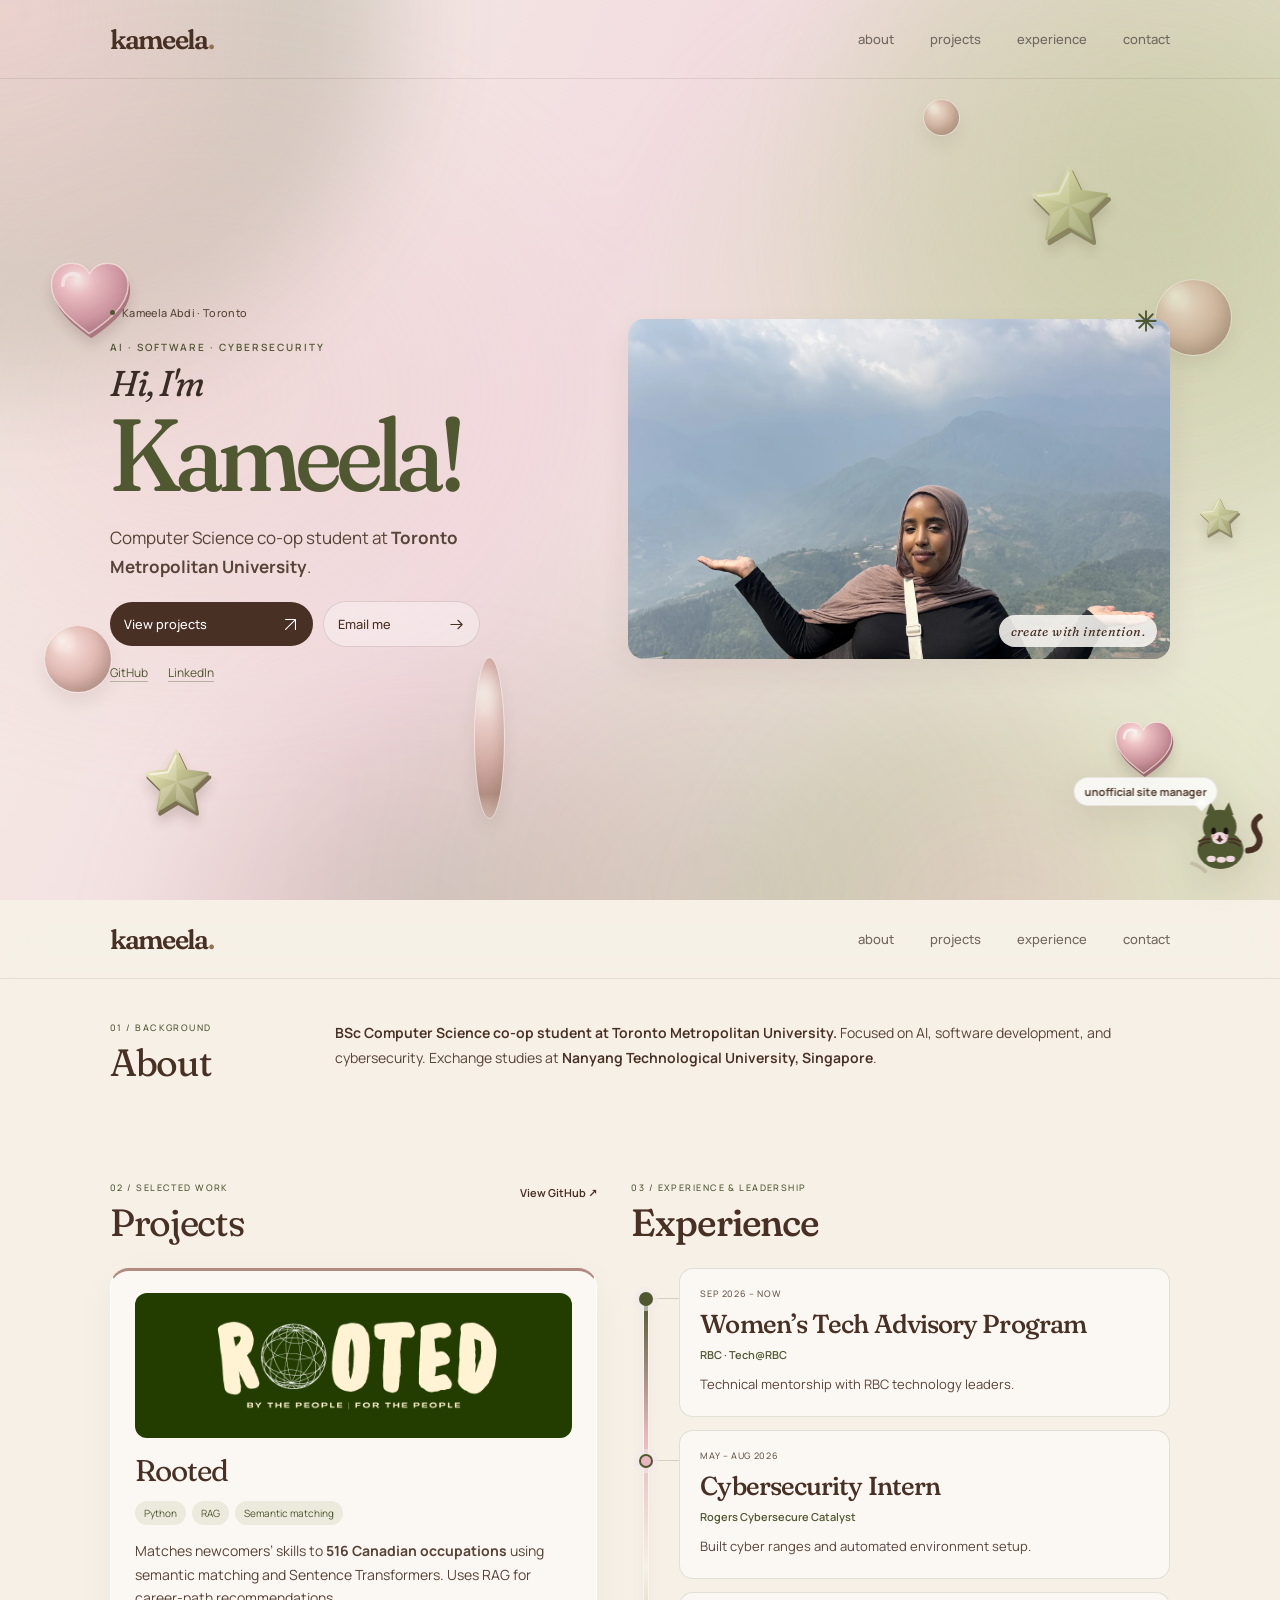
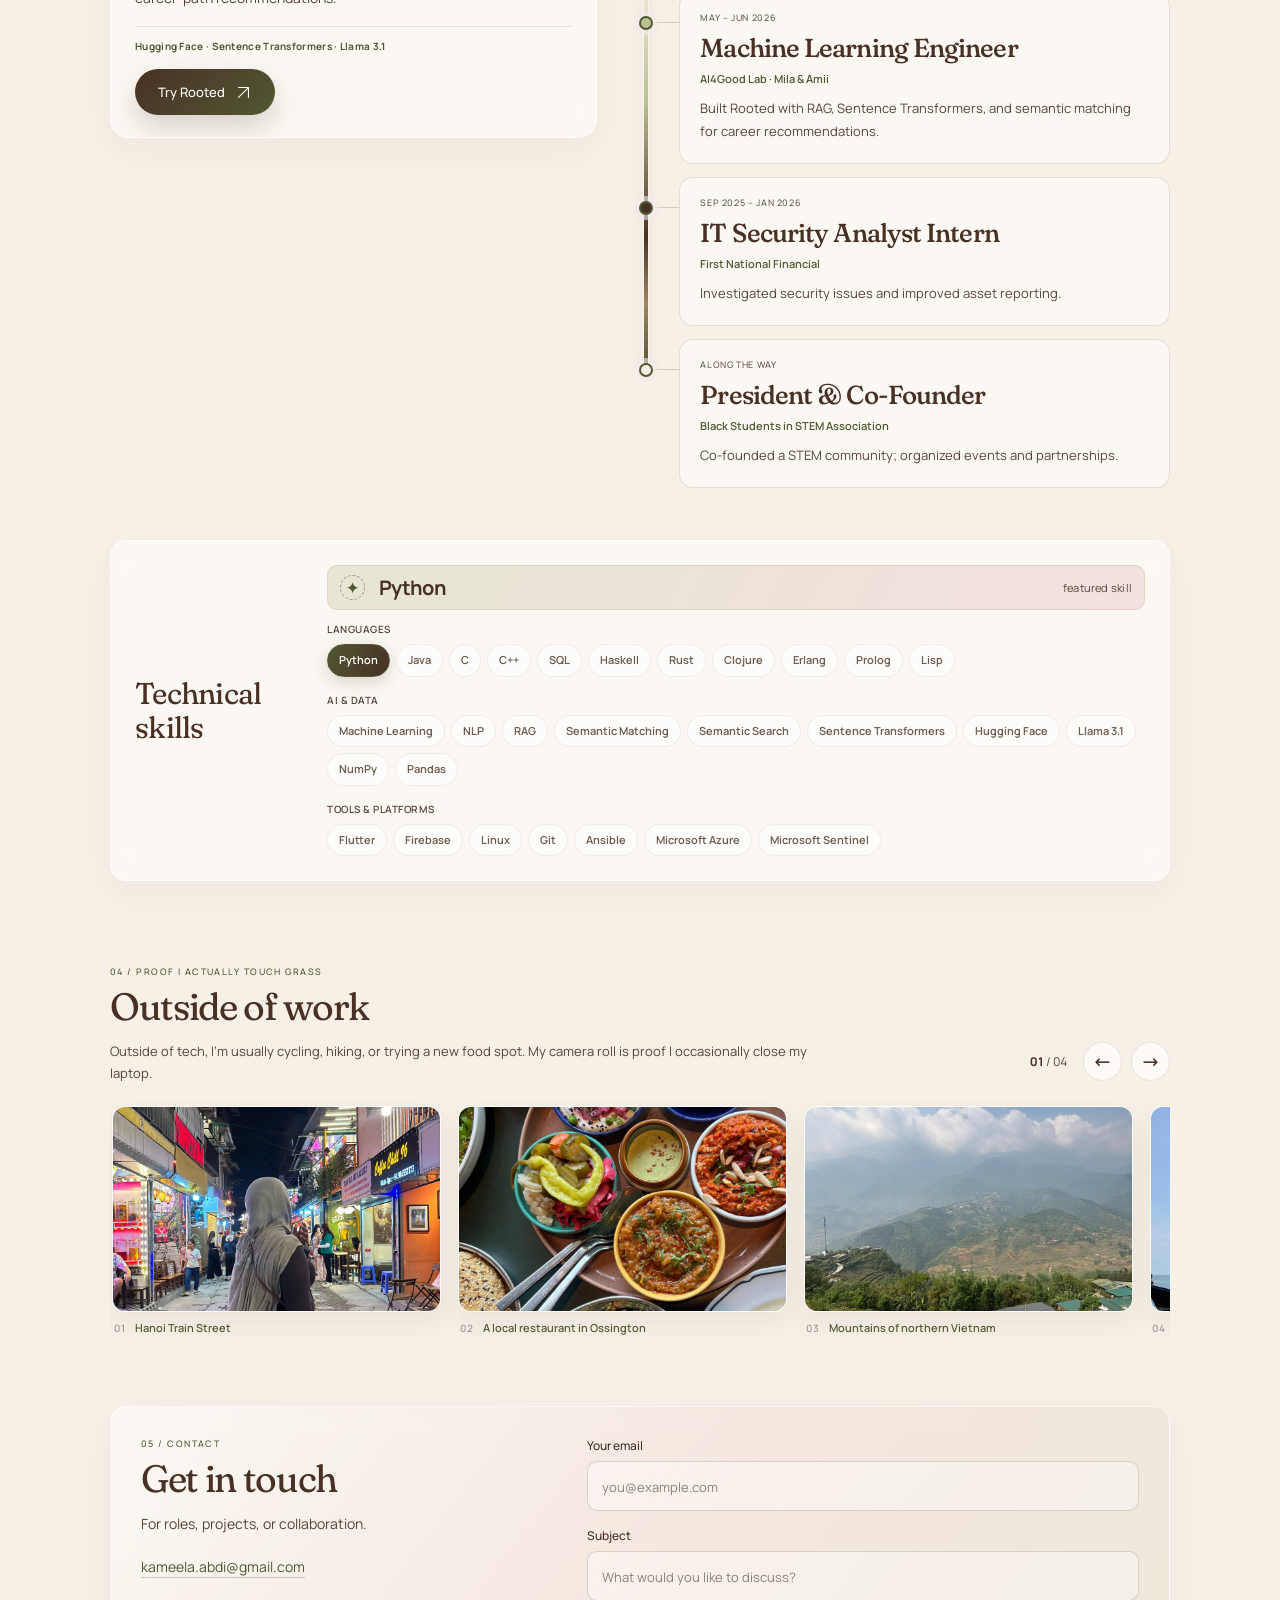
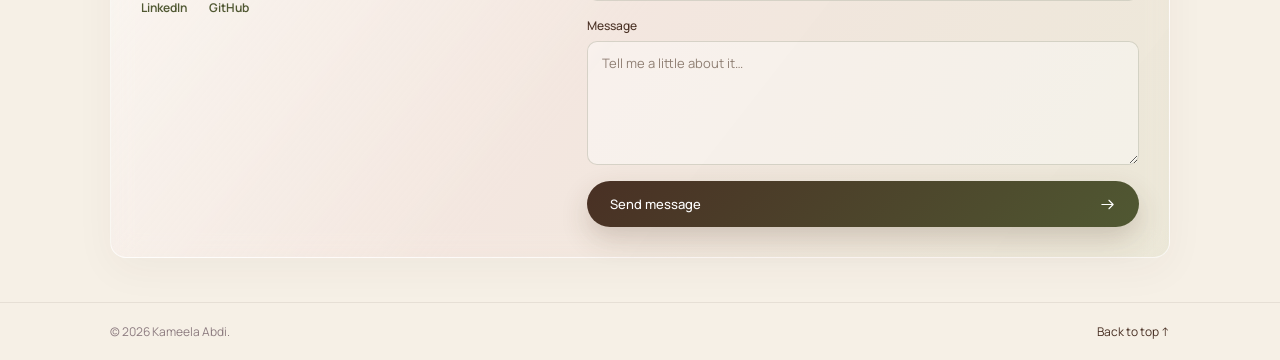
==== commit 92a2f1e6: "Add an olive and blush theme with interactive motion" ====
--- a/index.html
+++ b/index.html
@@ -4,29 +4,29 @@
 <head>
 <meta charset="utf-8"/>
 <meta content="width=device-width, initial-scale=1.0" name="viewport"/>
-<meta content="#f5f2f7" name="theme-color"/>
+<meta content="#f6f0e6" name="theme-color"/>
 <meta content="Kameela Abdi is a Computer Science co-op student building thoughtful technology across AI, software, and cybersecurity." name="description"/>
 <title>Kameela Abdi — Portfolio</title>
 <style>
     :root {
       --sand: #f7f5f9;
-      --sand-deep: #ece8f0;
-      --foam: #eee9f3;
-      --sky: #d8cee1;
-      --sea: #ad9ac0;
-      --blue: #654d89;
-      --deep: #3a274e;
-      --sage: #8a79ae;
-      --ink: #2f273d;
-      --muted: #625972;
+      --sand-deep: #efe9ea;
+      --foam: #f2eaec;
+      --sky: #e0cfd3;
+      --sea: #bd9da5;
+      --blue: #795044;
+      --deep: #4b392a;
+      --sage: #b18a82;
+      --ink: #382c25;
+      --muted: #624e40;
       --white: #ffffff;
-      --line: rgba(63,43,84,.13);
-      --shadow: 0 15px 45px rgba(63,43,84,.065);
+      --line: rgba(81,62,46,.13);
+      --shadow: 0 15px 45px rgba(81,62,46,.065);
     }
     *, *::before, *::after { box-sizing: border-box; }
     html { scroll-behavior: smooth; }
     body { margin: 0; background: var(--sand); color: var(--ink); font-family:var(--font-body); -webkit-font-smoothing: antialiased; }
-    ::selection { background: #ded4e9; color: var(--deep); }
+    ::selection { background: #e8d5da; color: var(--deep); }
     a { color: inherit; text-decoration: none; }
     button, a { -webkit-tap-highlight-color: transparent; }
     .container { width: min(1110px, calc(100% - 64px)); margin-inline: auto; }
@@ -34,15 +34,15 @@
     .header-inner { height: 78px; display: flex; align-items: center; justify-content: space-between; gap: 28px; }
     .logo { font-size: 19px; font-weight: 720; letter-spacing: -.05em; color: var(--deep); }
     .logo span { color: var(--sea); }
-    .nav { display: flex; align-items: center; gap: 36px; color: #685f71; font-size: 13px; font-weight: 570; }
+    .nav { display: flex; align-items: center; gap: 36px; color: #706760; font-size: 13px; font-weight: 570; }
     .nav a { transition: color .2s; }
     .nav a:hover, .nav a:focus-visible { color: var(--blue); }
-    .pill-link { border: 1px solid rgba(63,43,84,.24); padding: 10px 17px; border-radius: 100px; color: var(--deep); font-size: 12px; font-weight: 650; transition: background .2s, transform .2s; white-space: nowrap; }
+    .pill-link { border: 1px solid rgba(81,62,46,.24); padding: 10px 17px; border-radius: 100px; color: var(--deep); font-size: 12px; font-weight: 650; transition: background .2s, transform .2s; white-space: nowrap; }
     .pill-link:hover { background: var(--foam); transform: translateY(-1px); }
     .hero { min-height: 675px; display: grid; grid-template-columns: 1.12fr .88fr; align-items: center; gap: 38px; padding-top: 75px; padding-bottom: 90px; }
     .eyebrow { text-transform: uppercase; letter-spacing: .18em; font-size: 11px; font-weight: 750; color: var(--blue); }
-    .availability { display: inline-flex; align-items: center; gap: 9px; background: #f3eff7; color: #705988; border: 1px solid #dfd7e7; border-radius: 100px; padding: 9px 13px; text-transform: none; letter-spacing: .01em; font-size: 12px; font-weight: 630; }
-    .availability::before { content: ""; width: 7px; height: 7px; border-radius: 50%; background: #9176ad; box-shadow: 0 0 0 3px rgba(145,118,173,.17); }
+    .availability { display: inline-flex; align-items: center; gap: 9px; background: #f6f0f1; color: #856e5c; border: 1px solid #e6d8db; border-radius: 100px; padding: 9px 13px; text-transform: none; letter-spacing: .01em; font-size: 12px; font-weight: 630; }
+    .availability::before { content: ""; width: 7px; height: 7px; border-radius: 50%; background: #a97a85; box-shadow: 0 0 0 3px rgba(169,122,133,.17); }
     h1, h2, h3, p { margin-top: 0; }
     h1 { font-size: clamp(55px, 6.8vw, 91px); letter-spacing: -.078em; font-weight: 680; line-height: 1.045; margin: 29px 0 23px; color: var(--deep); }
     h1 .accent { font-family:var(--portfolio-serif); font-style: italic; font-weight: 400; color: var(--blue); }
@@ -50,20 +50,20 @@
     .hero-actions { display: flex; gap: 12px; align-items: center; flex-wrap: wrap; }
     .btn { display: inline-flex; align-items: center; justify-content: center; gap: 10px; border-radius: 100px; padding: 14px 23px; font-size: 13px; font-weight: 660; transition: transform .2s, background .2s, box-shadow .2s; }
     .btn:hover { transform: translateY(-2px); }
-    .btn-primary { background: var(--deep); color: #fff; box-shadow: 0 8px 20px rgba(63,43,84,.15); }
-    .btn-primary:hover { background: #4e336a; }
+    .btn-primary { background: var(--deep); color: #fff; box-shadow: 0 8px 20px rgba(81,62,46,.15); }
+    .btn-primary:hover { background: #664c37; }
     .btn-secondary { color: var(--deep); border: 1px solid var(--line); background: rgba(255,255,255,.57); }
     .btn-secondary:hover { background: #fff; }
-    .hero-bottom { font-size: 12px; letter-spacing: .02em; color: #8b8294; margin-top: 55px; display: flex; align-items: center; gap: 15px; }
-    .hero-bottom .bar { width: 35px; height: 1px; background: #b9aac8; }
+    .hero-bottom { font-size: 12px; letter-spacing: .02em; color: #938387; margin-top: 55px; display: flex; align-items: center; gap: 15px; }
+    .hero-bottom .bar { width: 35px; height: 1px; background: #c6acb2; }
     .art-frame { position: relative; aspect-ratio: 1/1.08; isolation: isolate; display: grid; place-items: center; }
-    .art-backdrop { position: absolute; inset: 5% 2% 3%; background: linear-gradient(150deg,#f0eaf7 6%,#d3c3e3 52%,#e9dff3 96%); border-radius: 48% 52% 49% 51% / 42% 42% 58% 58%; transform: rotate(-8deg); }
+    .art-backdrop { position: absolute; inset: 5% 2% 3%; background: linear-gradient(150deg,#f6ebee 6%,#e1c5cc 52%,#f2e0e5 96%); border-radius: 48% 52% 49% 51% / 42% 42% 58% 58%; transform: rotate(-8deg); }
     .art-orbit { position: absolute; width: 80%; aspect-ratio:1; border: 1px solid rgba(255,255,255,.7); border-radius: 50%; transform: rotate(-16deg) scaleX(.85); }
-    .sun { width: 54%; aspect-ratio:1; border-radius: 50%; position:absolute; top: 17%; right: 20%; background: linear-gradient(155deg,rgba(255,255,255,.96),rgba(203,206,222,.75) 40%,rgba(123,95,151,.25)); box-shadow: inset -22px -25px 45px rgba(77,51,103,.1), inset 18px 23px 38px rgba(255,255,255,.75), 0 15px 75px rgba(92,63,122,.12); border: 1px solid rgba(255,255,255,.62); }
-    .horizon { position:absolute; width:81%; height:31%; left:9.5%; bottom:19%; border-radius:50% 50% 38% 35% / 60% 50% 25% 25%; background: linear-gradient(180deg, rgba(148,122,175,.46), rgba(94,64,124,.36)); transform: rotate(-8deg); filter: blur(.3px); }
-    .horizon::after { content:""; position:absolute; width:97%; height: 32%; background: rgba(244,239,249,.75); border-radius:50%; left:1.5%; top:-10%; transform:rotate(5deg); filter: blur(9px); }
-    .front-wave { position: absolute; width: 89%; height: 24%; left: 7%; bottom: 15%; border-radius: 55% 45% 58% 42% / 74% 64% 38% 38%; background: linear-gradient(145deg,rgba(255,255,255,.45),rgba(183,162,205,.47)); transform: rotate(8deg); border-top: 1px solid rgba(255,255,255,.8); }
-    .art-caption { position: absolute; bottom: 5%; right: 3%; font-family:var(--portfolio-serif); font-style: italic; font-size: 15px; letter-spacing:.03em; color: rgba(63,43,84,.62); }
+    .sun { width: 54%; aspect-ratio:1; border-radius: 50%; position:absolute; top: 17%; right: 20%; background: linear-gradient(155deg,rgba(255,255,255,.96),rgba(219,221,204,.75) 40%,rgba(147,121,99,.25)); box-shadow: inset -22px -25px 45px rgba(99,75,55,.1), inset 18px 23px 38px rgba(255,255,255,.75), 0 15px 75px rgba(118,90,67,.12); border: 1px solid rgba(255,255,255,.62); }
+    .horizon { position:absolute; width:81%; height:31%; left:9.5%; bottom:19%; border-radius:50% 50% 38% 35% / 60% 50% 25% 25%; background: linear-gradient(180deg, rgba(171,126,137,.46), rgba(120,91,68,.36)); transform: rotate(-8deg); filter: blur(.3px); }
+    .horizon::after { content:""; position:absolute; width:97%; height: 32%; background: rgba(248,240,242,.75); border-radius:50%; left:1.5%; top:-10%; transform:rotate(5deg); filter: blur(9px); }
+    .front-wave { position: absolute; width: 89%; height: 24%; left: 7%; bottom: 15%; border-radius: 55% 45% 58% 42% / 74% 64% 38% 38%; background: linear-gradient(145deg,rgba(255,255,255,.45),rgba(202,165,174,.47)); transform: rotate(8deg); border-top: 1px solid rgba(255,255,255,.8); }
+    .art-caption { position: absolute; bottom: 5%; right: 3%; font-family:var(--portfolio-serif); font-style: italic; font-size: 15px; letter-spacing:.03em; color: rgba(81,62,46,.62); }
     .art-spark { position: absolute; top:13%; left:15%; color: var(--blue); font-size: 26px; font-weight: 200; }
     section { scroll-margin-top: 110px; }
     .section { padding: 92px 0; }
@@ -75,27 +75,27 @@
     .about-body { font-size:16px; line-height:1.95; color: var(--muted); }
     .about-body strong { color: var(--deep); font-weight:650; }
     .small-facts { display:flex; flex-wrap:wrap; gap:10px; margin-top:24px; }
-    .small-facts span { font-size:12px; background: #f0ebf4; color:var(--sage); padding:10px 14px; border-radius:50px; }
-    .projects-section { background: #f2eef6; border-top:1px solid rgba(63,43,84,.07); border-bottom:1px solid rgba(63,43,84,.07); }
+    .small-facts span { font-size:12px; background: #f3eced; color:var(--sage); padding:10px 14px; border-radius:50px; }
+    .projects-section { background: #f5eff0; border-top:1px solid rgba(81,62,46,.07); border-bottom:1px solid rgba(81,62,46,.07); }
     .section-header { display:flex; gap:20px; justify-content:space-between; align-items:end; margin-bottom:37px; }
     .section-header .section-title { margin-bottom:0; }
     .section-header a { color:var(--blue); font-size:13px; font-weight:650; }
     .projects-grid { display:grid; grid-template-columns:repeat(2,1fr); gap:20px; }
-    .project-card { background:#fff; border-radius:19px; padding:21px; border:1px solid rgba(63,43,84,.08); transition:transform .24s, box-shadow .24s; }
+    .project-card { background:#fff; border-radius:19px; padding:21px; border:1px solid rgba(81,62,46,.08); transition:transform .24s, box-shadow .24s; }
     .project-card:hover { transform:translateY(-5px); box-shadow:var(--shadow); }
     .project-visual { height:205px; border-radius:12px; position:relative; overflow:hidden; display:grid; place-items:center; }
-    .rooted-visual { background:radial-gradient(circle at 66% 22%,#f9f6fc 0%,transparent 36%),linear-gradient(145deg,#e6dfee,#c3b3d3); }
+    .rooted-visual { background:radial-gradient(circle at 66% 22%,#fcf6f8 0%,transparent 36%),linear-gradient(145deg,#ede0e3,#d1b5bc); }
     .roots { width:145px; height:145px; display:grid; place-items:center; border:1px solid rgba(255,255,255,.86); border-radius:50%; background:rgba(255,255,255,.26); box-shadow:0 0 0 20px rgba(255,255,255,.08),0 0 0 40px rgba(255,255,255,.075); }
     .roots svg { width:80px; height:80px; }
-    .swap-visual { background:radial-gradient(circle at 18% 10%,#f8f5fb 0%,transparent 35%),linear-gradient(145deg,#e7dfef,#beaece); }
-    .swap-phone { width:112px; height:165px; border:5px solid rgba(255,255,255,.94); border-radius:21px; background:rgba(255,255,255,.35); box-shadow:0 12px 40px rgba(57,66,112,.09); padding:24px 10px 10px; transform:rotate(-8deg); position:relative; }
-    .swap-phone::before { content:""; position:absolute; top:8px; left:39px; width:25px; height:4px; border-radius:10px; background:rgba(75,84,133,.35); }
+    .swap-visual { background:radial-gradient(circle at 18% 10%,#fbf5f7 0%,transparent 35%),linear-gradient(145deg,#eee0e3,#ccb0b7); }
+    .swap-phone { width:112px; height:165px; border:5px solid rgba(255,255,255,.94); border-radius:21px; background:rgba(255,255,255,.35); box-shadow:0 12px 40px rgba(108,82,61,.09); padding:24px 10px 10px; transform:rotate(-8deg); position:relative; }
+    .swap-phone::before { content:""; position:absolute; top:8px; left:39px; width:25px; height:4px; border-radius:10px; background:rgba(129,102,79,.35); }
     .swap-line { background:rgba(255,255,255,.9); height:12px; border-radius:8px; margin-bottom:10px; }
     .swap-line:nth-child(2) { width:75%; }
     .swap-line:nth-child(3) { width:91%; }
     .swap-line:nth-child(4) { width:55%; }
     .project-meta { display:flex; gap:8px; flex-wrap:wrap; margin-top:21px; margin-bottom:12px; }
-    .tag { font-size:11px; background:#f3f0f7; color:#6f5a85; padding:7px 10px; border-radius:30px; }
+    .tag { font-size:11px; background:#f7f0f2; color:#826e5d; padding:7px 10px; border-radius:30px; }
     .project-card h3 { font-size:24px; letter-spacing:-.04em; font-weight:660; color:var(--deep); margin:0 0 10px; }
     .project-card p { font-size:14px; color:var(--muted); line-height:1.75; margin-bottom:18px; }
     .project-foot { font-size:12px; color:var(--blue); font-weight:690; }
@@ -105,24 +105,24 @@
     .experience-grid .section-title { max-width:370px; }
     .timeline-item { display:grid; grid-template-columns:115px 1fr; gap:19px; padding:24px 0; border-bottom:1px solid var(--line); }
     .timeline-item:first-child { padding-top:0; }
-    .timeline-date { font-size:12px; color:#8b8195; line-height:1.55; }
+    .timeline-date { font-size:12px; color:#948287; line-height:1.55; }
     .timeline-item h3 { margin:0 0 5px; color:var(--deep); letter-spacing:-.02em; font-size:17px; font-weight:660; }
     .timeline-company { font-size:13px; color:var(--blue); font-weight:620; margin-bottom:8px; }
     .timeline-item p { font-size:13px; line-height:1.75; color:var(--muted); margin:0; }
     .skills-section { padding-top:0; }
-    .skill-panel { padding:40px; background:#eeeaf2; border-radius:23px; display:grid; grid-template-columns:240px 1fr; gap:32px; align-items:start; }
+    .skill-panel { padding:40px; background:#f1ebec; border-radius:23px; display:grid; grid-template-columns:240px 1fr; gap:32px; align-items:start; }
     .skill-panel h2 { margin:0; font-size:29px; line-height:1.2; letter-spacing:-.04em; color:var(--deep); }
     .skills-list { display:flex; flex-wrap:wrap; gap:9px; }
-    .skills-list span { background:rgba(255,255,255,.75); border:1px solid rgba(63,43,84,.06); color:#6b5a7c; padding:10px 14px; border-radius:100px; font-size:12px; font-weight:560; }
+    .skills-list span { background:rgba(255,255,255,.75); border:1px solid rgba(81,62,46,.06); color:#7a6a5c; padding:10px 14px; border-radius:100px; font-size:12px; font-weight:560; }
     .contact-section { padding-bottom:100px; }
-    .contact-panel { text-align:center; border-radius:25px; padding:80px 25px; background:linear-gradient(140deg,#e9dff2,#ded4e9 58%,#f3edf9); border:1px solid rgba(63,43,84,.07); }
+    .contact-panel { text-align:center; border-radius:25px; padding:80px 25px; background:linear-gradient(140deg,#f1e0e4,#e8d5da 58%,#f8eef0); border:1px solid rgba(81,62,46,.07); }
     .contact-panel .section-title { font-size:clamp(42px,5.2vw,65px); }
     .contact-panel .section-summary { margin:0 auto 28px; }
     .social-links { margin-top:25px; display:flex; justify-content:center; gap:25px; flex-wrap:wrap; }
     .social-links a { font-size:12px; font-weight:630; color:var(--blue); border-bottom:1px solid transparent; padding-bottom:3px; }
     .social-links a:hover { border-color:var(--blue); }
     footer { border-top:1px solid var(--line); padding:28px 0; }
-    .footer-inner { display:flex; justify-content:space-between; align-items:center; gap:15px; color:#847b8e; font-size:12px; }
+    .footer-inner { display:flex; justify-content:space-between; align-items:center; gap:15px; color:#8d7c80; font-size:12px; }
     .footer-inner a { color:var(--deep); }
 
     /* A personal take on the gentle handwritten welcome of a new device. */
@@ -132,12 +132,12 @@
     .intro-script .intro-dot { color:var(--sage); }
     .intro-overline { font-size:11px; font-weight:690; text-transform:uppercase; letter-spacing:.18em; color:var(--sage); margin:23px 0 0; }
     .hero-copy { position:relative; z-index:2; }
-    .hero-photo { position:absolute; z-index:2; width:72%; height:82%; left:15%; top:8%; border-radius:46% 54% 52% 48% / 40% 43% 57% 60%; overflow:hidden; border:7px solid rgba(255,255,255,.79); background:#ede8f2; box-shadow:0 24px 65px rgba(63,43,84,.14), 0 0 0 1px rgba(63,43,84,.08); transform:rotate(-2deg); opacity:1; }
+    .hero-photo { position:absolute; z-index:2; width:72%; height:82%; left:15%; top:8%; border-radius:46% 54% 52% 48% / 40% 43% 57% 60%; overflow:hidden; border:7px solid rgba(255,255,255,.79); background:#f1e9eb; box-shadow:0 24px 65px rgba(81,62,46,.14), 0 0 0 1px rgba(81,62,46,.08); transform:rotate(-2deg); opacity:1; }
     .hero-photo img { width:100%; height:100%; display:block; object-fit:cover; object-position:51% 43%; transform:scale(1.01); }
     .art-frame { transition:transform .4s ease; }
     .art-frame:hover { transform:translateY(-4px); }
     .art-frame .art-orbit { z-index:1; }
-    .art-caption { z-index:3; background:rgba(249,246,252,.96); box-shadow:0 5px 23px rgba(63,43,84,.08); padding:10px 15px; border-radius:100px; color:var(--sage); right:-3%; bottom:0; }
+    .art-caption { z-index:3; background:rgba(252,246,248,.96); box-shadow:0 5px 23px rgba(81,62,46,.08); padding:10px 15px; border-radius:100px; color:var(--sage); right:-3%; bottom:0; }
     .art-spark { z-index:3; top:8%; left:8%; }
     @keyframes handwritten-reveal { from {clip-path:inset(0 100% 0 0);opacity:.6} to {clip-path:inset(0 0 0 0);opacity:1} }
     @keyframes photo-arrive { from { opacity:0;transform:translateY(16px) rotate(-4deg) scale(.98)} to {opacity:1;transform:translateY(0) rotate(-2deg) scale(1)} }
@@ -186,21 +186,21 @@
     }
     @media(prefers-reduced-motion:reduce) { html {scroll-behavior:auto} *,*::before,*::after { transition-duration:.01ms !important; animation-duration:.01ms !important; } }
 
-    /* Lavender and pearl palette. The portrait never depends on a relative asset path. */
+    /* Olive green, blush pink and brown palette. The portrait never depends on a relative asset path. */
     .site-header { background: rgba(247,245,249,.92); }
-    .art-backdrop { background:linear-gradient(150deg,#ece5f3 3%,#d0c1de 51%,#eee7f5 100%); }
-    .sun { background:linear-gradient(160deg,#fbf9fd,#ece4f5 48%,#c2b2d3);box-shadow:inset -18px -22px 46px rgba(71,46,96,.11),inset 18px 23px 38px rgba(255,255,255,.8),0 15px 70px rgba(80,56,104,.11); }
-    .horizon { background:linear-gradient(180deg,rgba(171,147,196,.6),rgba(95,68,122,.46)); }
-    .front-wave { background:linear-gradient(145deg,rgba(255,255,255,.45),rgba(177,156,198,.52)); }
-    .hero-photo { width:79%;height:83%;left:10.5%;top:8%;border-radius:35% 42% 29% 32% / 32% 34% 31% 35%;border:7px solid rgba(255,250,250,.95);background:#ede8f2;box-shadow:0 22px 62px rgba(63,38,89,.18),0 0 0 1px rgba(63,38,89,.12);opacity:1;visibility:visible; }
+    .art-backdrop { background:linear-gradient(150deg,#f2e6e9 3%,#dcc3c9 51%,#f4e8eb 100%); }
+    .sun { background:linear-gradient(160deg,#fbf9fd,#f4e5e9 48%,#d1b4bb);box-shadow:inset -18px -22px 46px rgba(93,69,49,.11),inset 18px 23px 38px rgba(255,255,255,.8),0 15px 70px rgba(101,78,59,.11); }
+    .horizon { background:linear-gradient(180deg,rgba(193,150,161,.6),rgba(118,93,72,.46)); }
+    .front-wave { background:linear-gradient(145deg,rgba(255,255,255,.45),rgba(195,159,168,.52)); }
+    .hero-photo { width:79%;height:83%;left:10.5%;top:8%;border-radius:35% 42% 29% 32% / 32% 34% 31% 35%;border:7px solid rgba(255,250,250,.95);background:#f1e9eb;box-shadow:0 22px 62px rgba(85,61,42,.18),0 0 0 1px rgba(85,61,42,.12);opacity:1;visibility:visible; }
     .hero-photo img { object-position:50% 39%; }
-    .availability { background:#efeaf4;color:#694e85;border-color:#dbd0e5; }
-    .availability::before { background:#7e6499; }
-    .project-card { border-color:rgba(63,43,84,.09); }
-    .rooted-visual { background:radial-gradient(circle at 66% 22%,#fcfbfd 0%,transparent 36%),linear-gradient(145deg,#e9e2f0,#c9bad7); }
-    .swap-visual { background:radial-gradient(circle at 18% 10%,#faf8fc 0%,transparent 35%),linear-gradient(145deg,#e9e2f0,#c0afd2); }
-    .btn-primary {box-shadow:0 8px 20px rgba(64,39,90,.16);}
-    :focus-visible { outline:2px solid #654d89;outline-offset:4px; }
+    .availability { background:#f3ebed;color:#816752;border-color:#e4d1d6; }
+    .availability::before { background:#957c68; }
+    .project-card { border-color:rgba(81,62,46,.09); }
+    .rooted-visual { background:radial-gradient(circle at 66% 22%,#fcfbfd 0%,transparent 36%),linear-gradient(145deg,#efe3e6,#d5bcc2); }
+    .swap-visual { background:radial-gradient(circle at 18% 10%,#faf8fc 0%,transparent 35%),linear-gradient(145deg,#efe3e6,#d0b1b9); }
+    .btn-primary {box-shadow:0 8px 20px rgba(86,62,43,.16);}
+    :focus-visible { outline:2px solid #795044;outline-offset:4px; }
     @media(max-width:690px){ .hero-photo{width:78%;height:85%;left:11%;top:5%;} }
 
     /* Wider, more landscape intro photo so more of the original view and both hands show. */
@@ -209,11 +209,11 @@
       height: 72%;
       left: 3%;
       top: 15%;
-      border: 4px solid #ac97c1;
+      border: 4px solid #be9aa3;
       border-radius: 32px;
       overflow: hidden;
-      background: #d7cbe3;
-      box-shadow: 0 22px 55px rgba(63,38,89,.13);
+      background: #e1cdd2;
+      box-shadow: 0 22px 55px rgba(85,61,42,.13);
       transform: rotate(-2deg);
     }
     .hero-photo img {
@@ -282,10 +282,10 @@
     .offline-track { display: flex; gap: 17px; overflow-x: auto; scroll-snap-type: x mandatory; scroll-behavior: smooth; scroll-padding-left: 2px; padding: 4px 2px 14px; scrollbar-width: none; -ms-overflow-style: none; overscroll-behavior-x: contain; }
     .offline-track::-webkit-scrollbar { display:none; }
     .offline-slide { flex: 0 0 calc((100% - 36px) / 3.1); min-width: 0; margin: 0; scroll-snap-align: start; }
-    .offline-slide img { display: block; width: 100%; height: auto; aspect-ratio: 4 / 3; object-fit: cover; border-radius: 13px; border: 1px solid rgba(63,43,84,.10); box-shadow: 0 6px 17px rgba(63,43,84,.065); }
-    .offline-slide figcaption { margin-top: 12px; padding-left: 2px; color: #665873; font-size: 12px; font-weight: 570; line-height: 1.5; }
-    .offline-caption-num { font-size: 10px; letter-spacing: .08em; color: #9e91ab; margin-right: 9px; }
-    .offline-note { margin: 7px 0 0; color: #8e8795; font-size: 11px; }
+    .offline-slide img { display: block; width: 100%; height: auto; aspect-ratio: 4 / 3; object-fit: cover; border-radius: 13px; border: 1px solid rgba(81,62,46,.10); box-shadow: 0 6px 17px rgba(81,62,46,.065); }
+    .offline-slide figcaption { margin-top: 12px; padding-left: 2px; color: #71645a; font-size: 12px; font-weight: 570; line-height: 1.5; }
+    .offline-caption-num { font-size: 10px; letter-spacing: .08em; color: #a99398; margin-right: 9px; }
+    .offline-note { margin: 7px 0 0; color: #94888b; font-size: 11px; }
     @media (max-width: 880px) { .offline-slide { flex-basis: calc((100% - 17px) / 2.25); } }
     @media (max-width: 690px) {
       .offline-heading { align-items: start; flex-direction: column; gap: 17px; }
@@ -299,27 +299,27 @@
 
     /* ---- Ombré palette refresh ---- */
     :root {
-      --dark-amaranth: #514070;
-      --cotton-rose: #d8c9ed;
-      --platinum: #f5f2f7;
-      --frosted-blue: #bbc7f0;
-      --black-cherry: #392a52;
-      --sand: #f5f2f7;
-      --sand-deep: #e3d7ef;
+      --dark-amaranth: #505832;
+      --cotton-rose: #e7b7bd;
+      --platinum: #f6f0e6;
+      --frosted-blue: #bac092;
+      --black-cherry: #493024;
+      --sand: #f6f0e6;
+      --sand-deep: #edd9de;
       --foam: rgba(255,255,255,.62);
-      --sky: #bbc7f0;
-      --sea: #d8c9ed;
-      --blue: #514070;
-      --deep: #392a52;
-      --sage: #514070;
-      --ink: #2f273d;
-      --muted: #504761;
-      --line: rgba(57,42,82,.12);
-      --shadow: 0 18px 45px rgba(57,42,82,.10);
+      --sky: #bac092;
+      --sea: #e7b7bd;
+      --blue: #505832;
+      --deep: #493024;
+      --sage: #505832;
+      --ink: #382c25;
+      --muted: #584337;
+      --line: rgba(73,48,36,.12);
+      --shadow: 0 18px 45px rgba(73,48,36,.10);
     }
     body {
       position: relative;
-      background: linear-gradient(135deg, #f5f2f7 0%, #d8c9ed 26%, #bbc7f0 54%, #f5f2f7 77%, #514070 100%);
+      background: linear-gradient(135deg, #f6f0e6 0%, #e7b7bd 26%, #bac092 54%, #f6f0e6 77%, #505832 100%);
       background-size: 240% 240%;
       animation: ombreFlow 19s ease-in-out infinite;
       color: var(--ink);
@@ -330,10 +330,10 @@
       inset: 0;
       pointer-events: none;
       background:
-        radial-gradient(circle at 14% 18%, rgba(216,201,237,.42), transparent 34%),
-        radial-gradient(circle at 82% 12%, rgba(187,199,240,.40), transparent 28%),
-        radial-gradient(circle at 78% 78%, rgba(81,64,112,.16), transparent 26%),
-        radial-gradient(circle at 24% 88%, rgba(245,242,247,.48), transparent 30%);
+        radial-gradient(circle at 14% 18%, rgba(231,183,189,.42), transparent 34%),
+        radial-gradient(circle at 82% 12%, rgba(186,192,146,.40), transparent 28%),
+        radial-gradient(circle at 78% 78%, rgba(80,88,50,.16), transparent 26%),
+        radial-gradient(circle at 24% 88%, rgba(246,240,230,.48), transparent 30%);
       mix-blend-mode: screen;
       opacity: .95;
       z-index: -1;
@@ -344,12 +344,12 @@
       100% { background-position: 0% 50%; }
     }
     .site-header {
-      background: rgba(245,242,247,.74);
+      background: rgba(246,240,230,.74);
       backdrop-filter: blur(20px);
-      border-bottom: 1px solid rgba(57,42,82,.10);
+      border-bottom: 1px solid rgba(73,48,36,.10);
     }
     .pill-link, .btn-secondary, .project-card, .contact-panel, .skill-panel, .timeline-item, .offline-slide img {
-      box-shadow: 0 10px 28px rgba(57,42,82,.06);
+      box-shadow: 0 10px 28px rgba(73,48,36,.06);
     }
     .about-section, .projects-section, .offline-section, .contact-panel {
       background: rgba(255,255,255,.34);
@@ -357,25 +357,25 @@
     }
     .project-card, .skill-panel, .timeline-item, .contact-panel, .offline-arrow {
       background: rgba(255,255,255,.62);
-      border-color: rgba(57,42,82,.10);
+      border-color: rgba(73,48,36,.10);
     }
     .btn-primary {
-      background: linear-gradient(135deg, #392a52, #514070);
+      background: linear-gradient(135deg, #493024, #505832);
       color: #fff;
-      box-shadow: 0 12px 28px rgba(57,42,82,.20);
-    }
-    .btn-primary:hover { background: linear-gradient(135deg, #514070, #392a52); }
-    .btn-secondary:hover, .pill-link:hover, .offline-arrow:hover { background: rgba(216,201,237,.42); }
+      box-shadow: 0 12px 28px rgba(73,48,36,.20);
+    }
+    .btn-primary:hover { background: linear-gradient(135deg, #505832, #493024); }
+    .btn-secondary:hover, .pill-link:hover, .offline-arrow:hover { background: rgba(231,183,189,.42); }
     .nav a:hover, .nav a:focus-visible, .section-header a, .logo span { color: var(--deep); }
     .availability {
-      background: rgba(216,201,237,.42);
+      background: rgba(231,183,189,.42);
       color: var(--blue);
-      border-color: rgba(81,64,112,.16);
-    }
-    .availability::before { background: var(--frosted-blue); box-shadow: 0 0 0 3px rgba(187,199,240,.28); }
-    .hero-photo { border-color: rgba(57,42,82,.30); background: rgba(255,255,255,.45); }
+      border-color: rgba(80,88,50,.16);
+    }
+    .availability::before { background: var(--frosted-blue); box-shadow: 0 0 0 3px rgba(186,192,146,.28); }
+    .hero-photo { border-color: rgba(73,48,36,.30); background: rgba(255,255,255,.45); }
     .text-highlight, .word-pop, .btn-word {
-      background: linear-gradient(120deg, rgba(187,199,240,.25), rgba(216,201,237,.58));
+      background: linear-gradient(120deg, rgba(186,192,146,.25), rgba(231,183,189,.58));
       border-radius: .45em;
       padding: 0 .18em .04em;
       box-decoration-break: clone;
@@ -384,16 +384,16 @@
     .word-pop {
       color: var(--deep);
       text-shadow: 0 1px 0 rgba(255,255,255,.45);
-      background: linear-gradient(120deg, rgba(187,199,240,.34), rgba(216,201,237,.72));
-    }
-    .btn-word { background: linear-gradient(120deg, rgba(187,199,240,.30), rgba(255,255,255,.0)); }
+      background: linear-gradient(120deg, rgba(186,192,146,.34), rgba(231,183,189,.72));
+    }
+    .btn-word { background: linear-gradient(120deg, rgba(186,192,146,.30), rgba(255,255,255,.0)); }
     .section-kicker, .intro-overline, .eyebrow { color: var(--blue); }
-    .hero-bottom .bar { background: rgba(57,42,82,.26); }
+    .hero-bottom .bar { background: rgba(73,48,36,.26); }
     .offline-slide figcaption, .tag { color: var(--blue); }
-    .tag { background: rgba(187,199,240,.24); }
+    .tag { background: rgba(186,192,146,.24); }
     .projects-section {
-      border-top: 1px solid rgba(57,42,82,.08);
-      border-bottom: 1px solid rgba(57,42,82,.08);
+      border-top: 1px solid rgba(73,48,36,.08);
+      border-bottom: 1px solid rgba(73,48,36,.08);
     }
     .offline-section { background: rgba(255,255,255,.28); }
     @media (prefers-reduced-motion: reduce) {
@@ -404,15 +404,15 @@
 
     /* Seamless surfaces and full, uncropped original landscape photo */
     body {
-      background: linear-gradient(120deg, #f5f2f7 0%, #dfd2ec 22%, #dee1ed 48%, #d8c9ed 70%, #f5f2f7 100%);
+      background: linear-gradient(120deg, #f6f0e6 0%, #ead4d9 22%, #ebecdf 48%, #e7b7bd 70%, #f6f0e6 100%);
       background-size: 260% 260%;
       animation: ombreFlow 26s ease-in-out infinite;
     }
     body::before {
       background:
-        radial-gradient(ellipse at 12% 16%, rgba(187,199,240,.24), transparent 42%),
-        radial-gradient(ellipse at 84% 46%, rgba(216,201,237,.30), transparent 40%),
-        radial-gradient(ellipse at 45% 83%, rgba(81,64,112,.07), transparent 35%);
+        radial-gradient(ellipse at 12% 16%, rgba(186,192,146,.24), transparent 42%),
+        radial-gradient(ellipse at 84% 46%, rgba(231,183,189,.30), transparent 40%),
+        radial-gradient(ellipse at 45% 83%, rgba(80,88,50,.07), transparent 35%);
       opacity: 1;
       mix-blend-mode: normal;
       z-index: -1;
@@ -439,23 +439,23 @@
     .project-card, .skill-panel, .contact-panel {
       background: rgba(255,255,255,.50);
       border: 1px solid rgba(255,255,255,.65);
-      box-shadow: 0 12px 42px rgba(57,42,82,.045);
+      box-shadow: 0 12px 42px rgba(73,48,36,.045);
       backdrop-filter: blur(14px);
       -webkit-backdrop-filter: blur(14px);
     }
-    .project-card:hover { box-shadow: 0 20px 46px rgba(57,42,82,.09); }
-    .timeline-item { box-shadow: none; border-bottom: 1px solid rgba(57,42,82,.09); }
+    .project-card:hover { box-shadow: 0 20px 46px rgba(73,48,36,.09); }
+    .timeline-item { box-shadow: none; border-bottom: 1px solid rgba(73,48,36,.09); }
     .skill-panel { border-radius: 22px; }
     .contact-panel {
-      background: linear-gradient(128deg, rgba(255,255,255,.54), rgba(216,201,237,.16) 49%, rgba(187,199,240,.17));
+      background: linear-gradient(128deg, rgba(255,255,255,.54), rgba(231,183,189,.16) 49%, rgba(186,192,146,.17));
       border-radius: 24px;
     }
     .offline-slide img {
       border: 1px solid rgba(255,255,255,.72);
-      box-shadow: 0 10px 28px rgba(57,42,82,.075);
-    }
-    footer { border-top: 1px solid rgba(57,42,82,.085); background:transparent; }
-    .site-header { background:rgba(245,242,247,.62); }
+      box-shadow: 0 10px 28px rgba(73,48,36,.075);
+    }
+    footer { border-top: 1px solid rgba(73,48,36,.085); background:transparent; }
+    .site-header { background:rgba(246,240,230,.62); }
 
     /* The original photo is 4:3; match its natural proportions exactly. */
     .hero {
@@ -485,8 +485,8 @@
       border: 0;
       border-radius: 22px;
       overflow: hidden;
-      background: #cdcfdb;
-      box-shadow: 0 22px 54px rgba(57,42,82,.11);
+      background: #d9dace;
+      box-shadow: 0 22px 54px rgba(73,48,36,.11);
       transform: none;
       transition: box-shadow .5s ease;
     }
@@ -499,14 +499,14 @@
       transform: none;
     }
     .art-frame:hover { transform: none; }
-    .art-frame:hover .hero-photo { box-shadow: 0 24px 62px rgba(57,42,82,.15); }
+    .art-frame:hover .hero-photo { box-shadow: 0 24px 62px rgba(73,48,36,.15); }
     .art-caption {
       z-index: 3;
       bottom: -16px;
       right: 15px;
       background: rgba(255,255,255,.89);
       color: var(--deep);
-      box-shadow: 0 7px 24px rgba(57,42,82,.09);
+      box-shadow: 0 7px 24px rgba(73,48,36,.09);
       border: 1px solid rgba(255,255,255,.76);
       border-radius: 100px;
       padding: 9px 16px;
@@ -551,7 +551,7 @@
       transition:background .36s ease, transform .36s ease;
     }
     .timeline-item:hover, .timeline-item:focus-within {
-      background:rgba(57,42,82,.045) !important;
+      background:rgba(73,48,36,.045) !important;
       transform:translateX(3px);
     }
     .timeline-item + .timeline-item { border-top:0 !important; }
@@ -563,7 +563,7 @@
     main > .section, main > .contact-section { position:relative; isolation:isolate; }
     main > .section::before, main > .contact-section::before {
       content:""; position:absolute; z-index:-1; inset:0;
-      background:linear-gradient(to bottom, transparent, rgba(57,42,82,.030) 36%, rgba(57,42,82,.038) 53%, transparent);
+      background:linear-gradient(to bottom, transparent, rgba(73,48,36,.030) 36%, rgba(73,48,36,.038) 53%, transparent);
       opacity:0; pointer-events:none; transition:opacity .45s ease;
     }
     main > .section:hover::before, main > .section:focus-within::before,
@@ -574,13 +574,13 @@
     .project-card:hover, .project-card:focus-within,
     .skill-panel:hover, .skill-panel:focus-within,
     .contact-panel:hover, .contact-panel:focus-within {
-      background:rgba(223,213,233,.68);
-      box-shadow:0 17px 42px rgba(57,42,82,.09);
-      border-color:rgba(81,64,112,.18);
+      background:rgba(232,214,219,.68);
+      box-shadow:0 17px 42px rgba(73,48,36,.09);
+      border-color:rgba(80,88,50,.18);
     }
     .project-visual { transition:filter .32s ease; }
     .project-card:hover .project-visual { filter:brightness(.965); }
-    .small-facts span:hover, .tag:hover { background:rgba(216,201,237,.75); color:var(--deep); }
+    .small-facts span:hover, .tag:hover { background:rgba(231,183,189,.75); color:var(--deep); }
     .offline-slide img:hover, .offline-slide:focus-within img { filter:brightness(.92) saturate(1.06); transform:translateY(-2px); }
     .hero-photo img { transition:filter .4s ease; }
     .hero-photo:hover img { filter:brightness(.96); }
@@ -596,16 +596,16 @@
     .skill-feature {
       display:flex; align-items:center; gap:14px; min-height:72px; padding:12px 16px;
       border-radius:17px;
-      background:linear-gradient(118deg,rgba(187,199,240,.32),rgba(216,201,237,.36));
-      border:1px solid rgba(81,64,112,.1);
+      background:linear-gradient(118deg,rgba(186,192,146,.32),rgba(231,183,189,.36));
+      border:1px solid rgba(80,88,50,.1);
       color:var(--deep);
       transition:background .35s ease;
     }
-    .skill-feature:hover { background:linear-gradient(118deg,rgba(187,199,240,.45),rgba(216,201,237,.57)); }
+    .skill-feature:hover { background:linear-gradient(118deg,rgba(186,192,146,.45),rgba(231,183,189,.57)); }
     .skill-spinner {
       width:41px; height:41px; flex:none; display:grid; place-items:center;
-      border:1.5px dashed rgba(81,64,112,.52); border-radius:50%;
-      animation:skill-orbit 12s linear infinite; font-size:23px; color:#514070;
+      border:1.5px dashed rgba(80,88,50,.52); border-radius:50%;
+      animation:skill-orbit 12s linear infinite; font-size:23px; color:#505832;
     }
     .skill-spinner span { animation:skill-orbit 12s linear infinite reverse; }
     .skill-feature-name {
@@ -619,21 +619,21 @@
     .skills-list .skill-chip {
       appearance:none; -webkit-appearance:none; font-family:inherit;
       cursor:pointer; text-align:center;
-      border:1px solid rgba(81,64,112,.09);
-      color:#5b496e; background:rgba(255,255,255,.6);
+      border:1px solid rgba(80,88,50,.09);
+      color:#6b5a4c; background:rgba(255,255,255,.6);
       padding:10px 14px; border-radius:999px; font-size:12px; font-weight:620;
       transition:background .28s ease,color .28s ease,transform .28s ease,border-color .28s ease;
     }
     .skills-list .skill-chip:hover, .skills-list .skill-chip:focus-visible {
-      background:#d8c9ed; border-color:#514070; color:#392a52;
+      background:#e7b7bd; border-color:#505832; color:#493024;
       transform:translateY(-2px);
     }
     .skills-list .skill-chip.is-active {
-      background:linear-gradient(120deg,#514070,#392a52);
-      color:white; border-color:#514070;
-      box-shadow:0 5px 17px rgba(57,42,82,.18);
-    }
-    .skills-list .skill-chip.is-active:hover { background:#553a71; color:#fff; }
+      background:linear-gradient(120deg,#505832,#493024);
+      color:white; border-color:#505832;
+      box-shadow:0 5px 17px rgba(73,48,36,.18);
+    }
+    .skills-list .skill-chip.is-active:hover { background:#6d533e; color:#fff; }
     @media (max-width:690px) {
       .skill-panel { padding:26px 21px; }
       .skill-feature { gap:11px; min-height:65px; padding:10px 12px; }
@@ -676,14 +676,14 @@
     }
     @keyframes journey-flow { to { stroke-dashoffset:-380; } }
     .journey-connectors path {
-      fill:none; stroke:rgba(81,64,112,.34); stroke-width:1.5;
+      fill:none; stroke:rgba(80,88,50,.34); stroke-width:1.5;
       stroke-dasharray:4 5;
     }
     .journey-points circle {
-      fill:#eee7f5; stroke:#514070; stroke-width:3;
-      filter:drop-shadow(0 3px 4px rgba(57,42,82,.13));
-    }
-    .journey-centers circle { fill:#392a52; }
+      fill:#f4e8eb; stroke:#505832; stroke-width:3;
+      filter:drop-shadow(0 3px 4px rgba(73,48,36,.13));
+    }
+    .journey-centers circle { fill:#493024; }
     .journey-list {
       display:grid; grid-template-columns:repeat(5,minmax(0,1fr));
       gap:13px; list-style:none; margin:0; padding:0 0 4px;
@@ -691,23 +691,23 @@
     .journey-stop { min-width:0; }
     .journey-card {
       position:relative; min-height:228px; height:100%; padding:20px 14px 18px;
-      border:1px solid rgba(81,64,112,.20);
+      border:1px solid rgba(80,88,50,.20);
       background:rgba(255,255,255,.42);
       border-radius:18px;
-      box-shadow:0 9px 27px rgba(57,42,82,.045);
+      box-shadow:0 9px 27px rgba(73,48,36,.045);
       backdrop-filter:blur(12px); -webkit-backdrop-filter:blur(12px);
       transition:background .32s ease, border-color .32s ease, box-shadow .32s ease, transform .32s ease;
     }
     .journey-card:hover, .journey-card:focus-within {
-      background:rgba(216,201,237,.52);
-      border-color:rgba(81,64,112,.42);
-      box-shadow:0 16px 34px rgba(57,42,82,.11);
+      background:rgba(231,183,189,.52);
+      border-color:rgba(80,88,50,.42);
+      box-shadow:0 16px 34px rgba(73,48,36,.11);
       transform:translateY(-5px);
     }
-    .journey-date { color:#5d4d6d; font-size:10px; font-weight:750; letter-spacing:.06em; line-height:1.5; text-transform:uppercase; }
+    .journey-date { color:#6b5c4f; font-size:10px; font-weight:750; letter-spacing:.06em; line-height:1.5; text-transform:uppercase; }
     .journey-year {
       display:table; margin:10px 0 12px; padding:6px 10px;
-      background:rgba(187,199,240,.35); color:#392a52;
+      background:rgba(186,192,146,.35); color:#493024;
       border-radius:9px; font-size:12px; font-weight:760;
     }
     .journey-card h3 {
@@ -715,9 +715,9 @@
       font-size:clamp(13px,1.3vw,16px); font-weight:730;
       line-height:1.32; letter-spacing:-.022em;
     }
-    .journey-company { margin:0 0 10px; color:#563b71; font-size:11.5px; font-weight:680; line-height:1.38; }
-    .journey-description { margin:0; color:#52495b; font-size:12px; line-height:1.55; }
-    .journey-community .journey-year { background:rgba(216,201,237,.54); }
+    .journey-company { margin:0 0 10px; color:#6d543f; font-size:11.5px; font-weight:680; line-height:1.38; }
+    .journey-description { margin:0; color:#5a514a; font-size:12px; line-height:1.55; }
+    .journey-community .journey-year { background:rgba(231,183,189,.54); }
     @media (max-width:760px) {
       .journey-heading {align-items:start; flex-direction:column; gap:12px; margin-bottom:25px;}
       .journey-intro {max-width:550px;}
@@ -726,14 +726,14 @@
       .journey-timeline::before {
         content:""; position:absolute; top:17px; bottom:19px; left:13px; width:4px;
         border-radius:999px;
-        background:linear-gradient(to bottom,#514070,#d8c9ed 42%,#bbc7f0 70%,#514070);
+        background:linear-gradient(to bottom,#505832,#e7b7bd 42%,#bac092 70%,#505832);
       }
       .journey-list {grid-template-columns:1fr; gap:13px;}
       .journey-stop {position:relative;}
       .journey-stop::before {
         content:""; position:absolute; z-index:2; top:26px; left:-33px;
-        width:16px; height:16px; border:3px solid #514070; border-radius:50%;
-        background:#f5f2f7; box-shadow:0 0 0 5px rgba(245,242,247,.75);
+        width:16px; height:16px; border:3px solid #505832; border-radius:50%;
+        background:#f6f0e6; box-shadow:0 0 0 5px rgba(246,240,230,.75);
       }
       .journey-card {min-height:unset; padding:16px 18px 17px;}
       .journey-card h3 {font-size:17px;}
@@ -753,7 +753,7 @@
       .journey-card { padding:20px 16px; min-height:228px; }
     }
     .journey-ai4good .journey-year {
-      background:linear-gradient(115deg,rgba(187,199,240,.56),rgba(216,201,237,.42));
+      background:linear-gradient(115deg,rgba(186,192,146,.56),rgba(231,183,189,.42));
     }
 
 
@@ -762,7 +762,7 @@
       font-family:var(--portfolio-serif);
       font-weight: 700;
       letter-spacing: -0.045em;
-      text-shadow: 0 2px 0 rgba(255,255,255,.34), 0 10px 20px rgba(57,42,82,.08);
+      text-shadow: 0 2px 0 rgba(255,255,255,.34), 0 10px 20px rgba(73,48,36,.08);
     }
     .intro-title .intro-script {
       font-size: clamp(92px, 10.3vw, 148px);
@@ -788,7 +788,7 @@
     /* More whimsical, diagonal journey layout */
     .journey-curve { height: 184px; }
     .journey-wave-shadow {
-      stroke: rgba(57,42,82,.08);
+      stroke: rgba(73,48,36,.08);
       stroke-width: 12;
       fill: none;
       stroke-linecap: round;
@@ -823,7 +823,7 @@
     .journey-card {
       transform: translateY(var(--journey-offset));
       border-radius: 22px;
-      border: 1px solid rgba(57,42,82,.12);
+      border: 1px solid rgba(73,48,36,.12);
       background: rgba(255,255,255,.68);
       backdrop-filter: blur(10px);
     }
@@ -833,7 +833,7 @@
     }
     .journey-year {
       border-radius: 999px;
-      box-shadow: inset 0 0 0 1px rgba(57,42,82,.08);
+      box-shadow: inset 0 0 0 1px rgba(73,48,36,.08);
     }
     @media (max-width: 900px) {
       .section-kicker::after { content: ' ✦'; }
@@ -856,7 +856,7 @@
       pointer-events: none;
       transform: translate3d(var(--cat-x), var(--cat-y), 0);
       transition: transform .18s ease-out;
-      filter: drop-shadow(0 10px 18px rgba(57,42,82,.14));
+      filter: drop-shadow(0 10px 18px rgba(73,48,36,.14));
       user-select: none;
     }
     .floating-cat svg { display:block; width:100%; height:auto; }
@@ -870,7 +870,7 @@
       font-weight: 700;
       padding: 6px 10px;
       border-radius: 999px;
-      border: 1px solid rgba(57,42,82,.10);
+      border: 1px solid rgba(73,48,36,.10);
       white-space: nowrap;
       opacity: .92;
       animation: bubbleFloat 3.6s ease-in-out infinite;
@@ -882,8 +882,8 @@
       bottom: -5px;
       width: 10px; height: 10px;
       background: inherit;
-      border-right: 1px solid rgba(57,42,82,.10);
-      border-bottom: 1px solid rgba(57,42,82,.10);
+      border-right: 1px solid rgba(73,48,36,.10);
+      border-bottom: 1px solid rgba(73,48,36,.10);
       transform: rotate(45deg);
       border-bottom-right-radius: 2px;
     }
@@ -933,7 +933,7 @@
     .journey-wave {
        fill: none; stroke: url(#journeyLine); stroke-width: 6;
        stroke-dasharray: none; stroke-dashoffset: 0;
-       transform: none; filter: drop-shadow(0 4px 5px rgba(57,42,82,.13));
+       transform: none; filter: drop-shadow(0 4px 5px rgba(73,48,36,.13));
        animation: journey-draw 2.5s ease-out both;
        stroke-linejoin: round; stroke-linecap: round;
     }
@@ -961,7 +961,7 @@
        }
        .journey-stop::before {
           left: -49px; top: 28px; width: 17px; height: 17px;
-          border: 3px solid #514070; background: #f5f2f7;
+          border: 3px solid #505832; background: #f6f0e6;
        }
        .journey-stop:nth-child(2n)::before { left: -36px; }
     }
@@ -993,15 +993,15 @@
 
 
     /* ==== Lava-glass ambient + stronger hover polish ==== */
-    :root { --champagne-gold:#8e82b3; --champagne-shine:#e7e3f5; }
+    :root { --champagne-gold:#a28464; --champagne-shine:#f4ede4; }
 
     /* The entire site sits over one animated surface, never disconnected panels. */
-    body { background:#f5f2f7 !important; animation:none !important; }
+    body { background:#f6f0e6 !important; animation:none !important; }
     body::before { display:none !important; }
     .ambient-scene {
       position:fixed; inset:0; z-index:0; overflow:hidden;
       pointer-events:none; isolation:isolate;
-      background:linear-gradient(120deg,#f5f2f7 2%,#ebe2f3 33%,#dfe2f0 65%,#ebe8ed 100%);
+      background:linear-gradient(120deg,#f6f0e6 2%,#f2e3e7 33%,#eeefe0 65%,#ebe8ed 100%);
     }
     body > header, body > main, body > footer { position:relative; z-index:1; }
     /* Keep the cat visible above the content as before. */
@@ -1014,22 +1014,22 @@
     }
     .ambient-blob.b1 {
       width:clamp(370px,51vw,920px); left:-18%; top:-26%;
-      background:radial-gradient(ellipse at 36% 38%,rgba(216,201,237,.91),rgba(81,64,112,.36) 54%,transparent 76%);
+      background:radial-gradient(ellipse at 36% 38%,rgba(231,183,189,.91),rgba(80,88,50,.36) 54%,transparent 76%);
       animation:lava-one 29s ease-in-out infinite alternate;
     }
     .ambient-blob.b2 {
       width:clamp(430px,58vw,900px); right:-22%; top:-19%;
-      background:radial-gradient(ellipse at 47% 45%,rgba(187,199,240,.91),rgba(187,199,240,.31) 57%,transparent 78%);
+      background:radial-gradient(ellipse at 47% 45%,rgba(186,192,146,.91),rgba(186,192,146,.31) 57%,transparent 78%);
       animation:lava-two 35s ease-in-out infinite alternate;
     }
     .ambient-blob.b3 {
       width:clamp(330px,45vw,770px); left:12%; bottom:-40%;
-      background:radial-gradient(ellipse at 43% 45%,rgba(81,64,112,.36),rgba(216,201,237,.36) 57%,transparent 79%);
+      background:radial-gradient(ellipse at 43% 45%,rgba(80,88,50,.36),rgba(231,183,189,.36) 57%,transparent 79%);
       opacity:.8; animation:lava-three 39s ease-in-out infinite alternate;
     }
     .ambient-blob.b4 {
       width:clamp(300px,43vw,710px); right:1%; bottom:-39%;
-      background:radial-gradient(ellipse at 52% 44%,rgba(216,201,237,.78),rgba(187,199,240,.43) 52%,transparent 77%);
+      background:radial-gradient(ellipse at 52% 44%,rgba(231,183,189,.78),rgba(186,192,146,.43) 52%,transparent 77%);
       animation:lava-four 32s ease-in-out infinite alternate;
     }
     @keyframes lava-one {
@@ -1056,11 +1056,11 @@
     .chrome-bubble {
       position:absolute;display:block;aspect-ratio:1;border-radius:50%;
       background:
-        radial-gradient(circle at 30% 24%,rgba(255,255,255,.99) 0 7%,rgba(230,226,245,.99) 9%,transparent 24%),
-        radial-gradient(circle at 65% 76%,rgba(65,43,87,.54),transparent 41%),
-        radial-gradient(circle at 34% 31%,#eeecf8 1%,#9e8fd8 25%,#7165a2 47%,#eeebf8 72%,#594e84 94%);
+        radial-gradient(circle at 30% 24%,rgba(255,255,255,.99) 0 7%,rgba(244,237,227,.99) 9%,transparent 24%),
+        radial-gradient(circle at 65% 76%,rgba(84,63,46,.54),transparent 41%),
+        radial-gradient(circle at 34% 31%,#f7f3ed 1%,#d3b894 25%,#9e8769 47%,#f7f2ec 72%,#806752 94%);
       border:1px solid rgba(255,255,255,.82);
-      box-shadow:inset -6px -9px 16px rgba(52,34,70,.30),inset 5px 6px 15px rgba(255,255,255,.82),0 12px 24px rgba(57,42,82,.12);
+      box-shadow:inset -6px -9px 16px rgba(67,50,37,.30),inset 5px 6px 15px rgba(255,255,255,.82),0 12px 24px rgba(73,48,36,.12);
       opacity:.65;
       animation:bubble-drift 13s ease-in-out infinite alternate;
     }
@@ -1073,14 +1073,14 @@
       50% { transform:translate3d(-20px,-20px,0) rotate(12deg); }
       100% { transform:translate3d(14px,-42px,0) rotate(-3deg); }
     }
-    /* Lavender flecks echo the bubbles, rather than recolouring the site. */
-    .section-kicker::before { color:#5f509c; }
-    .hero-bottom .bar { height:2px;background:linear-gradient(90deg,#8e82b3,#d4ceee); }
-    .logo span { color:#5d4e9a; }
-    .journey-centers circle { fill:#5d4e9a; }
-    .intro-title .intro-script { text-shadow:0 2px 0 rgba(255,255,255,.62),0 6px 13px rgba(57,42,82,.09); }
-
-    /* A stronger hover: noticeable deep lavender highlights, yet readable type. */
+    /* Bronze flecks echo the bubbles, rather than recolouring the site. */
+    .section-kicker::before { color:#977355; }
+    .hero-bottom .bar { height:2px;background:linear-gradient(90deg,#a28464,#ece0d0); }
+    .logo span { color:#957153; }
+    .journey-centers circle { fill:#957153; }
+    .intro-title .intro-script { text-shadow:0 2px 0 rgba(255,255,255,.62),0 6px 13px rgba(73,48,36,.09); }
+
+    /* A stronger hover: noticeable warm brown highlights, yet readable type. */
     .project-card,.skill-panel,.journey-card,.contact-panel,.skill-feature,.offline-slide img,
     .offline-arrow,.skills-list .skill-chip,.nav a,.small-facts span,.tag,.btn,.hero-photo,.art-frame {
       transition:background .32s ease,border-color .32s ease,box-shadow .32s ease,filter .32s ease,color .25s ease,transform .32s ease;
@@ -1088,45 +1088,45 @@
     .project-card:is(:hover,:focus-within),
     .skill-panel:is(:hover,:focus-within),
     .contact-panel:is(:hover,:focus-within) {
-      background:linear-gradient(139deg,rgba(81,64,112,.25),rgba(216,201,237,.60) 65%,rgba(187,199,240,.30)) !important;
-      border-color:rgba(81,64,112,.45) !important;
-      box-shadow:0 19px 44px rgba(57,42,82,.19),inset 0 1px 0 rgba(255,255,255,.67) !important;
+      background:linear-gradient(139deg,rgba(80,88,50,.25),rgba(231,183,189,.60) 65%,rgba(186,192,146,.30)) !important;
+      border-color:rgba(80,88,50,.45) !important;
+      box-shadow:0 19px 44px rgba(73,48,36,.19),inset 0 1px 0 rgba(255,255,255,.67) !important;
     }
     .journey-card:is(:hover,:focus-within) {
-      background:linear-gradient(145deg,rgba(81,64,112,.26),rgba(216,201,237,.67)) !important;
-      border-color:rgba(57,42,82,.53) !important;
-      box-shadow:0 18px 38px rgba(57,42,82,.20) !important;
+      background:linear-gradient(145deg,rgba(80,88,50,.26),rgba(231,183,189,.67)) !important;
+      border-color:rgba(73,48,36,.53) !important;
+      box-shadow:0 18px 38px rgba(73,48,36,.20) !important;
     }
     .project-card:is(:hover,:focus-within) h3,
     .journey-card:is(:hover,:focus-within) h3,
-    .contact-panel:is(:hover,:focus-within) h2 { color:#392a52; }
+    .contact-panel:is(:hover,:focus-within) h2 { color:#493024; }
     .project-card:is(:hover,:focus-within) .project-visual { filter:brightness(.89) saturate(1.05); }
     .offline-slide:is(:hover,:focus-within) img {
       filter:brightness(.76) saturate(1.09) !important;
-      box-shadow:0 16px 32px rgba(57,42,82,.24),0 0 0 2px rgba(81,64,112,.35) !important;
-      border-color:rgba(236,233,247,.84) !important;
-    }
-    .offline-slide:is(:hover,:focus-within) figcaption { color:#392a52;font-weight:700; }
+      box-shadow:0 16px 32px rgba(73,48,36,.24),0 0 0 2px rgba(80,88,50,.35) !important;
+      border-color:rgba(246,241,234,.84) !important;
+    }
+    .offline-slide:is(:hover,:focus-within) figcaption { color:#493024;font-weight:700; }
     .skills-list .skill-chip:hover,.skills-list .skill-chip:focus-visible {
-      background:#514070 !important;color:#fff !important;
-      border-color:#392a52 !important;box-shadow:0 7px 19px rgba(57,42,82,.18);
-    }
-    .skill-feature:hover { background:linear-gradient(126deg,rgba(81,64,112,.17),rgba(187,199,240,.41)) !important; }
-    .small-facts span:hover,.tag:hover { background:#514070 !important;color:#fff !important; }
+      background:#505832 !important;color:#fff !important;
+      border-color:#493024 !important;box-shadow:0 7px 19px rgba(73,48,36,.18);
+    }
+    .skill-feature:hover { background:linear-gradient(126deg,rgba(80,88,50,.17),rgba(186,192,146,.41)) !important; }
+    .small-facts span:hover,.tag:hover { background:#505832 !important;color:#fff !important; }
     .nav a { position:relative; }
-    .nav a::after { content:'';height:3px;border-radius:4px;position:absolute;bottom:-8px;left:0;right:100%;background:#514070;transition:right .26s ease; }
+    .nav a::after { content:'';height:3px;border-radius:4px;position:absolute;bottom:-8px;left:0;right:100%;background:#505832;transition:right .26s ease; }
     .nav a:is(:hover,:focus-visible)::after { right:0; }
-    .nav a:is(:hover,:focus-visible) { color:#392a52;font-weight:720; }
+    .nav a:is(:hover,:focus-visible) { color:#493024;font-weight:720; }
     .btn:is(:hover,:focus-visible),.offline-arrow:is(:hover,:focus-visible) {
-      box-shadow:0 10px 25px rgba(57,42,82,.22),0 0 0 2px rgba(142,130,179,.38);
-    }
-    .btn-secondary:is(:hover,:focus-visible) { background:#514070;color:#fff;border-color:#392a52; }
+      box-shadow:0 10px 25px rgba(73,48,36,.22),0 0 0 2px rgba(162,132,100,.38);
+    }
+    .btn-secondary:is(:hover,:focus-visible) { background:#505832;color:#fff;border-color:#493024; }
     .hero-photo:hover img { filter:brightness(.86) contrast(1.02); }
-    .art-frame:hover .hero-photo { box-shadow:0 23px 60px rgba(57,42,82,.24); }
+    .art-frame:hover .hero-photo { box-shadow:0 23px 60px rgba(73,48,36,.24); }
 
     /* Hovering a whole section gently deepens its middle, with invisible seams. */
     main > .section::before,main > .contact-section::before {
-      background:linear-gradient(to bottom,transparent,rgba(81,64,112,.08) 36%,rgba(81,64,112,.12) 54%,transparent) !important;
+      background:linear-gradient(to bottom,transparent,rgba(80,88,50,.08) 36%,rgba(80,88,50,.12) 54%,transparent) !important;
     }
     @media (max-width:760px) {
       .ambient-blob { filter:blur(38px);opacity:.56; }
@@ -1145,8 +1145,8 @@
     /* Soft autonomous liquid backdrop: keeps moving even when the visitor is idle. */
     .ambient-scene {
       background: linear-gradient(115deg,
-        #f5f2f7 0%, #eae2f5 18%, #e0e6f7 39%,
-        #d8c9ed 57%, #f5f2f7 77%, #dfe1f3 100%);
+        #f6f0e6 0%, #f2dce0 18%, #e6e7ce 39%,
+        #e7b7bd 57%, #f6f0e6 77%, #e9e0cc 100%);
       background-size: 240% 240%;
       animation: ambient-ombre-sway 24s ease-in-out infinite alternate;
     }
@@ -1155,9 +1155,9 @@
       position: absolute;
       inset: -12%;
       background:
-        radial-gradient(ellipse 42% 48% at 22% 45%, rgba(216,201,237,.27), transparent 72%),
-        radial-gradient(ellipse 43% 45% at 78% 34%, rgba(187,199,240,.32), transparent 70%),
-        radial-gradient(ellipse 36% 48% at 55% 90%, rgba(81,64,112,.15), transparent 74%);
+        radial-gradient(ellipse 42% 48% at 22% 45%, rgba(231,183,189,.27), transparent 72%),
+        radial-gradient(ellipse 43% 45% at 78% 34%, rgba(186,192,146,.32), transparent 70%),
+        radial-gradient(ellipse 36% 48% at 55% 90%, rgba(80,88,50,.15), transparent 74%);
       filter: blur(27px);
       animation: ambient-light-wander 21s ease-in-out infinite alternate;
     }
@@ -1178,9 +1178,9 @@
     .chrome-bubble {
       opacity:.19;
       filter:blur(.65px) saturate(.72);
-      box-shadow:inset -5px -7px 14px rgba(52,34,70,.18),
+      box-shadow:inset -5px -7px 14px rgba(67,50,37,.18),
         inset 5px 6px 13px rgba(255,255,255,.58),
-        0 8px 18px rgba(57,42,82,.055);
+        0 8px 18px rgba(73,48,36,.055);
       animation-duration:19s;
     }
     .chrome-bubble.cb1 { width:79px;opacity:.17; }
@@ -1190,7 +1190,7 @@
     .chrome-charm {
       position:absolute; display:block; width:49px; height:auto;
       opacity:.20;
-      filter:blur(.7px) saturate(.75) drop-shadow(0 9px 11px rgba(57,42,82,.055));
+      filter:blur(.7px) saturate(.75) drop-shadow(0 9px 11px rgba(73,48,36,.055));
       transform-origin:center;
       animation: charm-float 21s ease-in-out infinite alternate;
     }
@@ -1214,7 +1214,7 @@
         scroll-behavior:smooth;
         scroll-snap-type:x proximity;
         scrollbar-width:thin;
-        scrollbar-color:rgba(81,64,112,.27) transparent;
+        scrollbar-color:rgba(80,88,50,.27) transparent;
       }
       .journey-timeline::before { content:none;display:none; }
       .journey-curve { display:block;width:1100px; max-width:none;height:235px; }
@@ -1255,7 +1255,7 @@
 <link rel="preload" href="fonts/manrope-latin-wght-normal.woff2" as="font" type="font/woff2" crossorigin>
 <link rel="preload" href="fonts/fraunces-latin-full-normal.woff2" as="font" type="font/woff2" crossorigin>
 <link rel="preload" href="images/hello-lavender.webp" as="image" type="image/webp" media="(prefers-reduced-motion: no-preference)">
-<link rel="stylesheet" href="style.css?v=lavender-1">
+<link rel="stylesheet" href="style.css?v=olive-1">
 </head>
 <body id="top">
 <!-- Ambient lava-glass scene -->
@@ -1265,20 +1265,31 @@
   <span class="chrome-bubble cb1"></span><span class="chrome-bubble cb2"></span>
   <span class="chrome-bubble cb3"></span><span class="chrome-bubble cb4"></span>
   <svg class="chrome-charm charm-heart h1" viewBox="0 0 100 100" aria-hidden="true" focusable="false">
-    <defs><linearGradient id="charmHeart1" x1=".14" y1=".1" x2=".82" y2=".94"><stop offset="0%" stop-color="#ffffff"/><stop offset="28%" stop-color="#dcd6f1"/><stop offset="55%" stop-color="#7c6fb1"/><stop offset="82%" stop-color="#f3f2fa"/><stop offset="100%" stop-color="#63588e"/></linearGradient></defs>
-    <path d="M50 86 C38 77 10 58 10 35 C10 19 20 12 32 12 C41 12 47 17 50 23 C53 17 60 12 69 12 C82 12 91 22 91 35 C91 58 65 76 50 86Z" fill="url(#charmHeart1)" stroke="rgba(255,255,255,.75)" stroke-width="2"/>
-    <path d="M27 29 C29 19 37 19 41 25" fill="none" stroke="white" stroke-width="5" stroke-linecap="round" opacity=".62"/>
+    <defs>
+      <radialGradient id="charmHeart1" cx=".34" cy=".24" r=".78">
+        <stop offset="0" stop-color="#fff5f1"/><stop offset=".29" stop-color="#edb6bf"/><stop offset=".72" stop-color="#c48191"/><stop offset="1" stop-color="#955565"/>
+      </radialGradient>
+      <linearGradient id="charmStar1" x1="0" y1="0" x2="1" y2="1">
+        <stop offset="0" stop-color="#fffbe4"/><stop offset=".32" stop-color="#d2d298"/><stop offset=".69" stop-color="#94975f"/><stop offset="1" stop-color="#686b42"/>
+      </linearGradient>
+      <g id="heart-shape">
+        <path d="M50 86 C38 77 10 58 10 35 C10 19 20 12 32 12 C41 12 47 17 50 23 C53 17 60 12 69 12 C82 12 91 22 91 35 C91 58 65 76 50 86Z" transform="translate(2 5)" fill="#8f5260"/>
+        <path d="M50 86 C38 77 10 58 10 35 C10 19 20 12 32 12 C41 12 47 17 50 23 C53 17 60 12 69 12 C82 12 91 22 91 35 C91 58 65 76 50 86Z" fill="url(#charmHeart1)" stroke="#fff4ed" stroke-opacity=".72" stroke-width="1.6"/>
+        <path d="M22 35 C22 25 30 20 39 25" fill="none" stroke="#fff" stroke-width="4" stroke-linecap="round" opacity=".70"/>
+      </g>
+      <g id="star-shape" stroke-linejoin="round">
+        <path d="M48 7 61 34 91 38 69 59 74 88 48 73 23 88 28 59 7 38 36 34Z" transform="translate(3 5)" fill="#655a37" stroke="#655a37" stroke-width="5"/>
+        <path d="M48 7 61 34 91 38 69 59 74 88 48 73 23 88 28 59 7 38 36 34Z" fill="url(#charmStar1)" stroke="url(#charmStar1)" stroke-width="4"/>
+        <path d="M48 7 49 49 36 34ZM91 38 49 49 69 59ZM74 88 49 49 48 73ZM23 88 49 49 28 59ZM7 38 49 49 36 34Z" fill="#fffbe6" opacity=".24"/>
+        <path d="M48 13 37 36 13 39" fill="none" stroke="#fffdf0" stroke-width="2.5" stroke-linecap="round" opacity=".68"/>
+      </g>
+    </defs>
+    <use href="#heart-shape"/>
   </svg>
-  <svg class="chrome-charm charm-star s1" viewBox="0 0 100 100" aria-hidden="true" focusable="false">
-    <defs><linearGradient id="charmStar1" x1="0" y1="0" x2="1" y2="1"><stop offset="0%" stop-color="#ffffff"/><stop offset="24%" stop-color="#c2b9e6"/><stop offset="55%" stop-color="#6c5ea2"/><stop offset="78%" stop-color="#f9f8fc"/><stop offset="100%" stop-color="#6c5fa1"/></linearGradient></defs>
-    <path d="M50 7 L61 36 L92 39 L69 59 L76 90 L50 73 L24 90 L31 59 L8 39 L39 36 Z" fill="url(#charmStar1)" stroke="rgba(255,255,255,.7)" stroke-width="2"/>
-  </svg>
-  <svg class="chrome-charm charm-heart h2" viewBox="0 0 100 100" aria-hidden="true" focusable="false">
-    <path d="M50 86 C38 77 10 58 10 35 C10 19 20 12 32 12 C41 12 47 17 50 23 C53 17 60 12 69 12 C82 12 91 22 91 35 C91 58 65 76 50 86Z" fill="url(#charmHeart1)" stroke="rgba(255,255,255,.75)" stroke-width="2"/>
-  </svg>
-  <svg class="chrome-charm charm-star s2" viewBox="0 0 100 100" aria-hidden="true" focusable="false">
-    <path d="M50 7 L61 36 L92 39 L69 59 L76 90 L50 73 L24 90 L31 59 L8 39 L39 36 Z" fill="url(#charmStar1)" stroke="rgba(255,255,255,.7)" stroke-width="2"/>
-  </svg>
+  <svg class="chrome-charm charm-star s1" viewBox="0 0 100 100" aria-hidden="true" focusable="false"><use href="#star-shape"/></svg>
+  <svg class="chrome-charm charm-heart h2" viewBox="0 0 100 100" aria-hidden="true" focusable="false"><use href="#heart-shape"/></svg>
+  <svg class="chrome-charm charm-star s2" viewBox="0 0 100 100" aria-hidden="true" focusable="false"><use href="#star-shape"/></svg>
+  <svg class="chrome-charm charm-star s3" viewBox="0 0 100 100" aria-hidden="true" focusable="false"><use href="#star-shape"/></svg>
 </div>
 <!-- /Ambient lava-glass scene -->
 
@@ -1298,7 +1309,7 @@
 <div class="hero-copy">
 <span class="availability">Kameela Abdi · Toronto</span>
 <p class="intro-overline">AI · SOFTWARE · CYBERSECURITY</p>
-<h1 class="intro-title"><span class="intro-small">Hi, I'm</span><span class="intro-script">Kameela<span class="intro-dot">!</span></span></h1>
+<h1 class="intro-title" aria-label="Hi, I'm Kameela!"><span class="intro-small">Hi, I'm</span><span class="intro-script">Kameel<button type="button" class="name-letter" aria-label="Replay the falling letter" disabled>a</button><span class="intro-dot">!</span></span></h1>
 <p class="hero-lead">Computer Science co-op student at <strong>Toronto Metropolitan University</strong>.</p>
 <div class="hero-actions">
 <a class="btn btn-primary" href="#projects"><span>View projects</span><svg class="ui-arrow" viewBox="0 0 24 24" aria-hidden="true" focusable="false"><path d="M5 19 19 5M5 5h14v14"/></svg></a>
@@ -1510,24 +1521,24 @@
   <div class="cat-bubble">little scroll buddy</div>
   <svg viewBox="0 0 120 120" xmlns="http://www.w3.org/2000/svg">
     <g class="cat-tail">
-      <path d="M92 75c14-1 19-13 11-24-5-7-4-15 4-20" fill="none" stroke="#392a52" stroke-linecap="round" stroke-width="8"/>
+      <path d="M92 75c14-1 19-13 11-24-5-7-4-15 4-20" fill="none" stroke="#493024" stroke-linecap="round" stroke-width="8"/>
     </g>
     <g class="cat-body">
-      <ellipse cx="56" cy="74" rx="30" ry="25" fill="#514070"/>
-      <circle cx="55" cy="44" r="22" fill="#514070"/>
-      <path d="M37 28 43 12 52 28" fill="#514070"/>
-      <path d="M58 28 67 12 73 29" fill="#514070"/>
-      <ellipse cx="47" cy="50" rx="3" ry="5" fill="#140d1b" class="cat-face"/>
-      <ellipse cx="63" cy="50" rx="3" ry="5" fill="#140d1b" class="cat-face"/>
-      <ellipse cx="55" cy="59" rx="10" ry="8" fill="#e4d7f1"/>
-      <path d="M54 55c0 3-2 5-4 6 2 1 4 2 5 4 1-2 3-3 5-4-2-1-4-3-4-6z" fill="#392a52"/>
-      <path d="M42 60c-6 0-10 1-14 3M42 64c-6 0-10 2-13 5M68 60c6 0 10 1 14 3M68 64c6 0 10 2 13 5" fill="none" stroke="#392a52" stroke-linecap="round" stroke-width="2.4"/>
-      <circle cx="46" cy="56" r="2.5" fill="#d8c9ed" opacity=".95"/>
-      <circle cx="64" cy="56" r="2.5" fill="#d8c9ed" opacity=".95"/>
-      <ellipse cx="44" cy="86" rx="6" ry="4" fill="#e4d7f1"/>
-      <ellipse cx="57" cy="87" rx="6" ry="4" fill="#e4d7f1"/>
-      <ellipse cx="69" cy="86" rx="6" ry="4" fill="#e4d7f1"/>
-      <path d="M19 92c6 2 12 5 17 10" fill="none" stroke="#392a52" stroke-linecap="round" stroke-width="5" opacity=".15"/>
+      <ellipse cx="56" cy="74" rx="30" ry="25" fill="#505832"/>
+      <circle cx="55" cy="44" r="22" fill="#505832"/>
+      <path d="M37 28 43 12 52 28" fill="#505832"/>
+      <path d="M58 28 67 12 73 29" fill="#505832"/>
+      <ellipse cx="47" cy="50" rx="3" ry="5" fill="#1a130e" class="cat-face"/>
+      <ellipse cx="63" cy="50" rx="3" ry="5" fill="#1a130e" class="cat-face"/>
+      <ellipse cx="55" cy="59" rx="10" ry="8" fill="#efd9de"/>
+      <path d="M54 55c0 3-2 5-4 6 2 1 4 2 5 4 1-2 3-3 5-4-2-1-4-3-4-6z" fill="#493024"/>
+      <path d="M42 60c-6 0-10 1-14 3M42 64c-6 0-10 2-13 5M68 60c6 0 10 1 14 3M68 64c6 0 10 2 13 5" fill="none" stroke="#493024" stroke-linecap="round" stroke-width="2.4"/>
+      <circle cx="46" cy="56" r="2.5" fill="#e7b7bd" opacity=".95"/>
+      <circle cx="64" cy="56" r="2.5" fill="#e7b7bd" opacity=".95"/>
+      <ellipse cx="44" cy="86" rx="6" ry="4" fill="#efd9de"/>
+      <ellipse cx="57" cy="87" rx="6" ry="4" fill="#efd9de"/>
+      <ellipse cx="69" cy="86" rx="6" ry="4" fill="#efd9de"/>
+      <path d="M19 92c6 2 12 5 17 10" fill="none" stroke="#493024" stroke-linecap="round" stroke-width="5" opacity=".15"/>
     </g>
   </svg>
 </div>
@@ -1699,5 +1710,6 @@
 
 </script>
 <script src="journey.js?v=fun-16"></script>
+<script src="playful-motion.js"></script>
 </body>
 </html>
--- a/style.css
+++ b/style.css
@@ -10,7 +10,7 @@
 @media(max-width:760px){.journey-card h3{font-size:20px}.intro-title .intro-script{font-size:clamp(75px,20vw,115px)}}
 
 /* Text-led project cards. */
-.projects-grid .project-card{padding:32px;display:flex;flex-direction:column;border-top:3px solid #8a79ae}
+.projects-grid .project-card{padding:32px;display:flex;flex-direction:column;border-top:3px solid #b18a82}
 .projects-grid .project-card h3{font-size:36px;margin:0;line-height:1.15}
 .projects-grid .project-meta{margin:18px 0 22px}
 .projects-grid .project-card p{font-size:15px;line-height:1.8;margin:0 0 25px}
@@ -42,18 +42,18 @@
   .intro-destination .intro-title{margin:0 0 17px;gap:4px}
   .intro-destination .intro-small{font-size:25px;letter-spacing:-.04em;line-height:1.1}
   .intro-destination .intro-script{font-size:clamp(65px,20vw,83px);line-height:.99;letter-spacing:-.065em;padding:0 0 3px}
-  .intro-destination .hero-lead{font-size:14px;line-height:1.7;margin:0 0 22px;max-width:36ch;color:#504761}
+  .intro-destination .hero-lead{font-size:14px;line-height:1.7;margin:0 0 22px;max-width:36ch;color:#584337}
   .intro-destination .hero-actions{display:grid;grid-template-columns:1.3fr 1fr;gap:10px}
   .intro-destination .btn{padding:13px 14px;min-height:44px;font-size:11px;gap:12px;font-weight:500;justify-content:space-between;box-shadow:none}
-  .intro-destination .btn-primary{background:#392a52}
-  .intro-destination .btn-secondary{border-color:#392a5225;background:#ffffff55}
+  .intro-destination .btn-primary{background:#493024}
+  .intro-destination .btn-secondary{border-color:#49302425;background:#ffffff55}
   .intro-destination .hero-bottom{display:none}
   .intro-destination .art-frame{width:100%;max-width:none;align-self:stretch;margin:0}
-  .intro-destination .hero-photo{width:100%;height:clamp(150px,27svh,270px);max-height:none;aspect-ratio:auto;border-radius:16px;box-shadow:0 12px 30px #392a5212}
+  .intro-destination .hero-photo{width:100%;height:clamp(150px,27svh,270px);max-height:none;aspect-ratio:auto;border-radius:16px;box-shadow:0 12px 30px #49302412}
   .intro-destination .hero-photo img{object-fit:cover;object-position:50% 48%}
-  .intro-destination .art-spark{top:-10px;left:auto;right:12px;color:#514070}
+  .intro-destination .art-spark{top:-10px;left:auto;right:12px;color:#505832}
   .intro-destination .art-spark svg{width:21px;height:21px}
-  .intro-destination .art-caption{right:13px;bottom:12px;font-size:11px;padding:8px 12px;background:#f5f4fbdd;border:0;box-shadow:none}
+  .intro-destination .art-caption{right:13px;bottom:12px;font-size:11px;padding:8px 12px;background:#fbf8f4dd;border:0;box-shadow:none}
   .section-kicker::after{content:none}
   .floating-cat{width:40px;right:9px;bottom:max(8px,env(safe-area-inset-bottom));opacity:.7}
   .section-title{font-size:35px;line-height:1.12;letter-spacing:-.04em}
@@ -80,16 +80,16 @@
 .intro-destination .intro-overline{font-size:clamp(8px,.8vw,10px);letter-spacing:.2em;margin:20px 0 10px;font-weight:600}
 .intro-destination .intro-title{margin:0 0 17px;gap:4px}
 .intro-destination .intro-small{font-size:clamp(25px,2.8vw,39px);letter-spacing:-.04em;line-height:1.1}
-.intro-destination .hero-lead{font-size:clamp(14px,1.4vw,17px);line-height:1.7;margin:0 0 22px;max-width:36ch;color:#504761}
+.intro-destination .hero-lead{font-size:clamp(14px,1.4vw,17px);line-height:1.7;margin:0 0 22px;max-width:36ch;color:#584337}
 .intro-destination .hero-actions{display:grid;grid-template-columns:1.3fr 1fr;gap:10px;max-width:370px}
 .intro-destination .btn{padding:13px 14px;min-height:44px;font-size:clamp(11px,1vw,13px);gap:12px;font-weight:500;justify-content:space-between;box-shadow:none}
-.intro-destination .btn-primary{background:#392a52}
-.intro-destination .btn-secondary{border-color:#392a5225;background:#ffffff55}
+.intro-destination .btn-primary{background:#493024}
+.intro-destination .btn-secondary{border-color:#49302425;background:#ffffff55}
 .intro-destination .hero-bottom{display:none}
-.intro-destination .hero-photo{border-radius:16px;box-shadow:0 12px 30px #392a5212}
+.intro-destination .hero-photo{border-radius:16px;box-shadow:0 12px 30px #49302412}
 .intro-destination .hero-photo img{object-fit:cover;object-position:50% 48%}
-.intro-destination .art-spark{top:-10px;left:auto;right:12px;color:#514070}
-.intro-destination .art-caption{right:13px;bottom:12px;font-size:clamp(11px,1vw,13px);padding:8px 12px;background:#f5f4fbdd;border:0;box-shadow:none}
+.intro-destination .art-spark{top:-10px;left:auto;right:12px;color:#505832}
+.intro-destination .art-caption{right:13px;bottom:12px;font-size:clamp(11px,1vw,13px);padding:8px 12px;background:#fbf8f4dd;border:0;box-shadow:none}
 .section-kicker::after{content:none}
 .site-header .nav a:nth-child(3){display:inline}
 @media(max-width:690px){
@@ -119,20 +119,20 @@
 .journey-section .journey-timeline{padding:0!important;overflow:visible!important}
 .journey-section .journey-timeline::before,.journey-section .journey-timeline::after{content:none;display:none}
 .journey-section .journey-list{position:relative;display:grid;grid-template-columns:minmax(0,1fr);grid-auto-flow:row;gap:22px;width:100%;min-width:0;max-width:none;margin:0;padding:0;list-style:none;isolation:isolate}
-.journey-section .journey-list::before{content:'';position:absolute;z-index:-1;top:41px;left:13px;width:4px;height:var(--journey-line-length,calc(100% - 82px));border-radius:8px;background:linear-gradient(180deg,#514070 0%,#d8c9ed 10%,#f5f2f7 20%,#bbc7f0 30%,#392a52 40%,#8e82b3 45%,#514070 50%,#d8c9ed 60%,#f5f2f7 70%,#bbc7f0 80%,#392a52 90%,#8e82b3 95%,#514070 100%);background-size:100% 200%;box-shadow:0 0 0 1px #ffffff66,0 0 14px #ad9ac030;animation:journey-palette-flow 12s ease-in-out infinite alternate;animation-play-state:paused}
+.journey-section .journey-list::before{content:'';position:absolute;z-index:-1;top:41px;left:13px;width:4px;height:var(--journey-line-length,calc(100% - 82px));border-radius:8px;background:linear-gradient(180deg,#505832 0%,#e7b7bd 10%,#f6f0e6 20%,#bac092 30%,#493024 40%,#a28464 45%,#505832 50%,#e7b7bd 60%,#f6f0e6 70%,#bac092 80%,#493024 90%,#a28464 95%,#505832 100%);background-size:100% 200%;box-shadow:0 0 0 1px #ffffff66,0 0 14px #bd9da530;animation:journey-palette-flow 12s ease-in-out infinite alternate;animation-play-state:paused}
 .journey-section .is-in-view .journey-list::before{animation-play-state:running}
 @keyframes journey-palette-flow{from{background-position:50% 0%}to{background-position:50% 100%}}
-.journey-section .journey-stop{position:relative;min-width:0;padding:0 0 0 48px;scroll-snap-align:none;--journey-offset:0px!important;--milestone-color:#514070}
-.journey-section .journey-stop:nth-child(2){--milestone-color:#d8c9ed}
-.journey-section .journey-stop:nth-child(3){--milestone-color:#bbc7f0}
-.journey-section .journey-stop:nth-child(4){--milestone-color:#392a52}
-.journey-section .journey-stop:nth-child(5){--milestone-color:#f5f2f7}
-.journey-section .journey-stop::before{content:'';position:absolute;z-index:2;top:34px;left:8px;width:14px;height:14px;border:2px solid #514070;border-radius:50%;background:var(--milestone-color);box-shadow:0 0 0 5px #eee9f399}
-.journey-section .journey-stop::after{content:'';position:absolute;left:23px;top:40px;right:auto;width:25px;height:1px;background:#51407033}
-.journey-section .journey-card{height:auto;min-height:0;padding:27px 30px 29px;margin:0;border:1px solid #51407026;border-radius:18px;background:#fff8;box-shadow:none;transform:none!important;backdrop-filter:none;-webkit-backdrop-filter:none}
-.journey-section .journey-card:hover{background:#fff9!important;border-color:#51407055!important;box-shadow:0 8px 24px #392a5209!important;transform:none!important}
+.journey-section .journey-stop{position:relative;min-width:0;padding:0 0 0 48px;scroll-snap-align:none;--journey-offset:0px!important;--milestone-color:#505832}
+.journey-section .journey-stop:nth-child(2){--milestone-color:#e7b7bd}
+.journey-section .journey-stop:nth-child(3){--milestone-color:#bac092}
+.journey-section .journey-stop:nth-child(4){--milestone-color:#493024}
+.journey-section .journey-stop:nth-child(5){--milestone-color:#f6f0e6}
+.journey-section .journey-stop::before{content:'';position:absolute;z-index:2;top:34px;left:8px;width:14px;height:14px;border:2px solid #505832;border-radius:50%;background:var(--milestone-color);box-shadow:0 0 0 5px #f2eaec99}
+.journey-section .journey-stop::after{content:'';position:absolute;left:23px;top:40px;right:auto;width:25px;height:1px;background:#50583233}
+.journey-section .journey-card{height:auto;min-height:0;padding:27px 30px 29px;margin:0;border:1px solid #50583226;border-radius:18px;background:#fff8;box-shadow:none;transform:none!important;backdrop-filter:none;-webkit-backdrop-filter:none}
+.journey-section .journey-card:hover{background:#fff9!important;border-color:#50583255!important;box-shadow:0 8px 24px #49302409!important;transform:none!important}
 .journey-section .journey-date{display:inline;font-size:10px;letter-spacing:.07em;line-height:1.5;font-weight:500}
-.journey-section .journey-year{display:inline-block;font-size:10px;letter-spacing:.04em;font-weight:500;padding:5px 10px;margin:0 0 0 12px;background:#d8c9ed4d;box-shadow:none;border-radius:30px}
+.journey-section .journey-year{display:inline-block;font-size:10px;letter-spacing:.04em;font-weight:500;padding:5px 10px;margin:0 0 0 12px;background:#e7b7bd4d;box-shadow:none;border-radius:30px}
 .journey-section .journey-card h3{font-family:var(--portfolio-serif);font-size:31px;line-height:1.12;font-weight:500;letter-spacing:-.025em;margin:19px 0 9px}
 .journey-section .journey-company{font-size:12px;font-weight:600;line-height:1.65;margin-bottom:16px;color:var(--blue)}
 .journey-section .journey-description{max-width:58ch;font-size:14px;line-height:1.8;color:var(--muted);margin:0}
@@ -153,7 +153,7 @@
 .intro-destination .intro-script{font-size:clamp(65px,8vw,105px)}
 .intro-destination .hero-lead{max-width:42ch;margin-bottom:19px}
 .intro-links{display:flex;gap:20px;margin-top:17px;font-size:12px;color:var(--blue)}
-.intro-links a{text-decoration:underline;text-underline-offset:4px;text-decoration-color:#51407055}
+.intro-links a{text-decoration:underline;text-underline-offset:4px;text-decoration-color:#50583255}
 .intro-destination .hero-photo{max-height:340px;aspect-ratio:4/3}
 .projects-grid{gap:16px}
 .projects-grid .project-card{padding:22px 24px}
@@ -214,47 +214,71 @@
 .contact-panel{padding:27px 20px}
 .contact-panel .section-title{font-size:33px}
 }
-/* More lively background details, with a small bounce and unhurried continuous spin. */
-.ambient-scene .chrome-charm,.ambient-scene .chrome-bubble{
-  --bob-time:5.5s;--turn-time:18s;--motion-delay:-2s;
-  transform:none;transform-origin:center;
-  animation:ambient-detail-bounce var(--bob-time) ease-in-out var(--motion-delay) infinite,ambient-detail-spin var(--turn-time) linear var(--motion-delay) infinite;
-}
-.ambient-scene .chrome-charm{opacity:.31;filter:saturate(.9) drop-shadow(0 5px 9px #392a520d)}
-.ambient-scene .chrome-bubble{opacity:.28;filter:saturate(.85)}
-.ambient-scene .charm-heart.h1{--bob-time:5.8s;--turn-time:22s;--motion-delay:-3s;opacity:.3}
-.ambient-scene .charm-heart.h2{--bob-time:6.4s;--turn-time:24s;--motion-delay:-7s;opacity:.27}
-.ambient-scene .charm-star.s1{--bob-time:4.8s;--turn-time:14s;--motion-delay:-5s;opacity:.36}
-.ambient-scene .charm-star.s2{--bob-time:5.3s;--turn-time:16s;--motion-delay:-9s;opacity:.31}
-.ambient-scene .chrome-bubble.cb1{--bob-time:6s;--turn-time:18s;--motion-delay:-4s;opacity:.29}
-.ambient-scene .chrome-bubble.cb2{--bob-time:5.2s;--turn-time:20s;--motion-delay:-8s;opacity:.25}
-.ambient-scene .chrome-bubble.cb3{--bob-time:4.6s;--turn-time:16s;--motion-delay:-2s;opacity:.28}
-.ambient-scene .chrome-bubble.cb4{--bob-time:6.5s;--turn-time:22s;--motion-delay:-11s;opacity:.24}
-@keyframes ambient-detail-bounce{0%,100%{translate:0 8px}50%{translate:5px -12px}}
-@keyframes ambient-detail-spin{from{rotate:0deg}to{rotate:360deg}}
-@media(max-width:690px){
-  .ambient-scene .chrome-charm{opacity:.24}
-  .ambient-scene .charm-heart.h1{opacity:.25}
-  .ambient-scene .charm-heart.h2{opacity:.22}
-  .ambient-scene .charm-star.s1{opacity:.28}
-  .ambient-scene .chrome-bubble.cb1{opacity:.23}
-  .ambient-scene .chrome-bubble.cb2{opacity:.21}
-  .ambient-scene .chrome-bubble.cb3{opacity:.23}
-}
-@media(prefers-reduced-motion:reduce){.ambient-scene .chrome-charm,.ambient-scene .chrome-bubble{animation:none!important;translate:none;rotate:none}}
+/* Foreground and background objects travel at different speeds. */
+.ambient-scene .chrome-charm,
+.ambient-scene .chrome-bubble {
+  --depth: 1;
+  --bob-time: 6s;
+  --motion-delay: -2s;
+  animation: ambient-detail-bounce var(--bob-time) ease-in-out var(--motion-delay) infinite;
+  transform: perspective(640px)
+    translate3d(calc(var(--scene-x, 0px) * var(--depth)), calc(var(--scene-y, 0px) * var(--depth)), 0)
+    rotateX(var(--scene-tilt-x, 0deg)) rotateY(var(--scene-tilt-y, 0deg));
+  transition: transform .38s cubic-bezier(.18,.7,.36,1);
+}
+.ambient-scene .chrome-charm {
+  opacity: .83;
+  filter: drop-shadow(0 8px 6px #49302436);
+}
+.ambient-scene .chrome-bubble {
+  opacity: .62;
+  filter: none;
+  background:
+    radial-gradient(circle at 26% 22%, #fffaf2 1%, transparent 22%),
+    radial-gradient(circle at 36% 32%, #ffe4dd, #d5a096 46%, #a06d5e 77%, #f2cfc0);
+  box-shadow: inset -5px -6px 10px #49302435, 0 10px 17px #49302424;
+}
+.ambient-scene .charm-heart.h1 { left:3.3%; top:28%; width:clamp(49px,7.4vw,111px); --depth:1.35; }
+.ambient-scene .charm-heart.h2 { right:8%; bottom:13%; width:clamp(32px,5.4vw,76px); --depth:.85; --motion-delay:-4s; }
+.ambient-scene .charm-star.s1 { right:13%; top:18%; width:clamp(42px,6.8vw,96px); --depth:1.6; --motion-delay:-1s; }
+.ambient-scene .charm-star.s2 { left:11%; bottom:9%; width:clamp(35px,5.7vw,80px); --depth:1.15; --motion-delay:-3.6s; }
+.ambient-scene .charm-star.s3 { right:3%; top:55%; width:clamp(26px,3.5vw,52px); --depth:.7; --motion-delay:-4.8s; opacity:.68; }
+.ambient-scene .chrome-bubble.cb1 { right:3.8%; top:31%; width:clamp(35px,6vw,90px); --depth:.95; }
+.ambient-scene .chrome-bubble.cb2 { left:3.4%; bottom:23%; width:clamp(34px,5.3vw,77px); --depth:1.45; --motion-delay:-5s; }
+.ambient-scene .chrome-bubble.cb3 { right:25%; top:11%; width:clamp(18px,2.9vw,40px); --depth:.64; --motion-delay:-.4s; }
+.ambient-scene .chrome-bubble.cb4 { left:37%; bottom:9%; width:clamp(16px,2.4vw,36px); --depth:.65; --motion-delay:-3s; }
+@keyframes ambient-detail-bounce {
+  0%, 100% { translate: 0 6px; rotate: -13deg; }
+  50% { translate: 5px -10px; rotate: 11deg; }
+}
+@media (max-width:690px) {
+  .ambient-scene .charm-heart.h1 { top:auto; bottom:27%; left:2%; }
+  .ambient-scene .charm-heart.h2 { right:1%; bottom:15%; }
+  .ambient-scene .charm-star.s1 { right:8%; top:15%; }
+  .ambient-scene .charm-star.s2 { display:block; left:5%; bottom:7%; }
+  .ambient-scene .charm-star.s3 { display:none; }
+  .ambient-scene .chrome-bubble.cb1 { right:3%; top:29%; }
+  .ambient-scene .chrome-bubble.cb2 { left:2%; bottom:15%; }
+  .ambient-scene .chrome-charm,
+  .ambient-scene .chrome-bubble { opacity:.52; }
+}
+@media (prefers-reduced-motion:reduce) {
+  .ambient-scene .chrome-charm,
+  .ambient-scene .chrome-bubble { animation:none!important; transform:none; transition:none; }
+}
 /* Native form submission works on the static GitHub Pages site. */
 .contact-panel.has-form{display:grid;grid-template-columns:.85fr 1.15fr;align-items:start;gap:38px;text-align:left;padding:30px}
 .has-form .section-summary{margin:0 0 20px;font-size:14px}
-.contact-email{font-size:clamp(12px,1.2vw,14px);color:var(--blue);text-decoration:underline;text-underline-offset:5px;text-decoration-color:#51407044;overflow-wrap:anywhere}
+.contact-email{font-size:clamp(12px,1.2vw,14px);color:var(--blue);text-decoration:underline;text-underline-offset:5px;text-decoration-color:#50583244;overflow-wrap:anywhere}
 .has-form .social-links{justify-content:flex-start;margin-top:22px;gap:22px}
 .contact-form{display:grid;gap:16px;min-width:0}
 .form-field{display:grid;gap:7px}
 .form-field label{font-family:var(--font-body);font-size:12px;font-weight:500;color:var(--deep)}
-.form-field input,.form-field textarea{box-sizing:border-box;width:100%;min-width:0;border:1px solid #51407033;background:#ffffff66;border-radius:10px;padding:12px 14px;font-family:var(--font-body);font-size:16px;line-height:1.5;color:var(--ink);transition:border-color .2s,box-shadow .2s}
+.form-field input,.form-field textarea{box-sizing:border-box;width:100%;min-width:0;border:1px solid #50583233;background:#ffffff66;border-radius:10px;padding:12px 14px;font-family:var(--font-body);font-size:16px;line-height:1.5;color:var(--ink);transition:border-color .2s,box-shadow .2s}
 .form-field input{min-height:46px}
 .form-field textarea{min-height:124px;resize:vertical}
-.form-field input::placeholder,.form-field textarea::placeholder{color:#625972b3;font-size:13px}
-.form-field input:focus,.form-field textarea:focus{outline:2px solid #51407055;outline-offset:2px;border-color:#514070;background:#fffc}
+.form-field input::placeholder,.form-field textarea::placeholder{color:#624e40b3;font-size:13px}
+.form-field input:focus,.form-field textarea:focus{outline:2px solid #50583255;outline-offset:2px;border-color:#505832;background:#fffc}
 .contact-submit{justify-content:space-between;min-height:46px;gap:25px;cursor:pointer;font-family:var(--font-body);border:0}
 .form-trap{display:none}
 @media(max-width:690px){.contact-panel.has-form{grid-template-columns:minmax(0,1fr);gap:26px;padding:24px 20px}.has-form .section-summary{margin-bottom:13px}.has-form .social-links{margin-top:17px}.contact-form{gap:14px}}
@@ -272,12 +296,12 @@
 .work-layout .project-card,.work-layout .journey-card{position:relative;isolation:isolate;overflow:hidden;transition:background .25s,border-color .25s,box-shadow .25s}
 .work-layout .project-card>*,.work-layout .journey-card>*{position:relative;z-index:1}
 .work-layout .project-card::after,.work-layout .journey-card::after{content:'';position:absolute;z-index:0;pointer-events:none;inset:-20% -50%;background:linear-gradient(110deg,transparent 35%,#fff9 47%,#fff2 55%,transparent 66%);transform:translateX(-100%);opacity:0}
-.work-layout .project-card:is(:hover,:focus-within),.work-layout .journey-card:is(:hover,:focus-within){background:#ffffffe0!important;border-color:#8e82b380!important;box-shadow:0 6px 24px #5140700d,0 0 18px #e7e3f54d!important;transform:none!important}
+.work-layout .project-card:is(:hover,:focus-within),.work-layout .journey-card:is(:hover,:focus-within){background:#ffffffe0!important;border-color:#a2846480!important;box-shadow:0 6px 24px #5058320d,0 0 18px #f4ede44d!important;transform:none!important}
 .work-layout .project-card:is(:hover,:focus-within)::after,.work-layout .journey-card:is(:hover,:focus-within)::after{animation:work-card-shine .85s ease-out both}
-.work-layout article:focus-visible{outline:2px solid #654d8988;outline-offset:3px}
+.work-layout article:focus-visible{outline:2px solid #79504488;outline-offset:3px}
 @keyframes work-card-shine{0%{transform:translateX(-65%);opacity:0}15%{opacity:.65}100%{transform:translateX(65%);opacity:0}}
 @media(max-width:850px){.work-layout{grid-template-columns:minmax(0,1fr);gap:0}.work-layout .section-header,.work-layout .journey-heading{min-height:0}.work-layout .journey-card h3{font-size:25px}}
-@media(hover:none){.work-layout .project-card:active,.work-layout .journey-card:active{background:#ffffffe0!important;border-color:#8e82b380!important}}
+@media(hover:none){.work-layout .project-card:active,.work-layout .journey-card:active{background:#ffffffe0!important;border-color:#a2846480!important}}
 @media(prefers-reduced-motion:reduce){.work-layout .project-card,.work-layout .journey-card{transition:none}.work-layout .project-card::after,.work-layout .journey-card::after{animation:none!important}}
 /* Preserve the complete portrait on phones instead of cropping to a shallow frame. */
 @media(max-width:690px){
@@ -287,7 +311,7 @@
 /* Clip the photograph itself: contain leaves empty space outside the image. */
 @media(max-width:690px){
   .intro-destination .hero-photo{display:flex;justify-content:center;align-items:center}
-  .intro-destination .hero-photo img{display:block;width:auto;height:100%;max-width:100%;border-radius:16px;border:1px solid #51407022;box-sizing:border-box;object-fit:contain}
+  .intro-destination .hero-photo img{display:block;width:auto;height:100%;max-width:100%;border-radius:16px;border:1px solid #50583222;box-sizing:border-box;object-fit:contain}
 }
 /* Keep the moving colors, but avoid repainting a full-screen gradient every frame. */
 .ambient-scene{animation:none}
@@ -295,9 +319,8 @@
 .ambient-scene .ambient-blob.b2{animation-name:ambient-cloud-two}
 @keyframes ambient-cloud-one{0%{transform:translate3d(-8%,-4%,0) rotate(-12deg) scale(1)}50%{transform:translate3d(40%,23%,0) rotate(23deg) scale(1.14)}100%{transform:translate3d(73%,42%,0) rotate(-8deg) scale(.97)}}
 @keyframes ambient-cloud-two{0%{transform:translate3d(0,0,0) rotate(0deg) scale(1)}50%{transform:translate3d(-37%,39%,0) rotate(-22deg) scale(1.12)}100%{transform:translate3d(-71%,8%,0) rotate(18deg) scale(.92)}}
-.ambient-scene .chrome-charm,.ambient-scene .chrome-bubble{transform:translateZ(0);will-change:transform}
-@media(max-width:690px){
-  .site-header{backdrop-filter:none;-webkit-backdrop-filter:none;background:#f5f2f7e8}
+@media(max-width:690px){
+  .site-header{backdrop-filter:none;-webkit-backdrop-filter:none;background:#f6f0e6e8}
   .intro-destination>.site-header{background:transparent}
 }
 @media(prefers-reduced-motion:reduce){.ambient-scene .ambient-blob{animation:none!important}.ambient-scene .chrome-charm,.ambient-scene .chrome-bubble{will-change:auto}}
@@ -332,7 +355,7 @@
     place-items: center;
     background:
       radial-gradient(ellipse at 50% 44%, #fff 0%, #faf7fc 33%, transparent 72%),
-      linear-gradient(145deg, #f6f2f7, #e7e1f1 58%, #f2eff8);
+      linear-gradient(145deg, #f6f2f7, #f0eae2 58%, #f7f4f0);
     animation: welcome-dissolve 3s ease-in-out both;
   }
   .welcome-word {
@@ -340,7 +363,7 @@
     width: min(76vw, 600px);
     height: auto;
     padding: 12px;
-    filter: drop-shadow(0 12px 12px #60559a30);
+    filter: hue-rotate(97deg) drop-shadow(0 12px 12px #79493c29);
     mask-image: linear-gradient(105deg, #000 40%, transparent 58%);
     mask-size: 260% 100%;
     mask-repeat: no-repeat;
@@ -366,3 +389,31 @@
   62% { transform: translateY(-5px) scale(1); }
   to { transform: translateY(-12px) scale(1.015); }
 }
+
+
+.intro-title .name-letter {
+  display: inline-block;
+  padding: 0;
+  border: 0;
+  border-radius: .12em;
+  background: transparent;
+  color: inherit;
+  font: inherit;
+  font-optical-sizing: inherit;
+  font-variation-settings: inherit;
+  line-height: inherit;
+  letter-spacing: inherit;
+  text-shadow: inherit;
+  vertical-align: baseline;
+  transform-origin: 8% 33%;
+}
+.name-letter:enabled { cursor: pointer; }
+.name-letter.is-falling { animation: name-letter-fall 1.55s both; }
+@keyframes name-letter-fall {
+  0%, 100% { transform: translateY(0) rotate(0); }
+  20% { transform: translateY(.05em) rotate(34deg); animation-timing-function: ease-in-out; }
+  34% { transform: translateY(.08em) rotate(24deg); }
+  45% { transform: translateY(.12em) rotate(38deg); animation-timing-function: cubic-bezier(.55,.05,.78,.44); }
+  66% { transform: translateY(.39em) rotate(57deg); }
+  83% { transform: translateY(-.05em) rotate(-5deg); }
+}
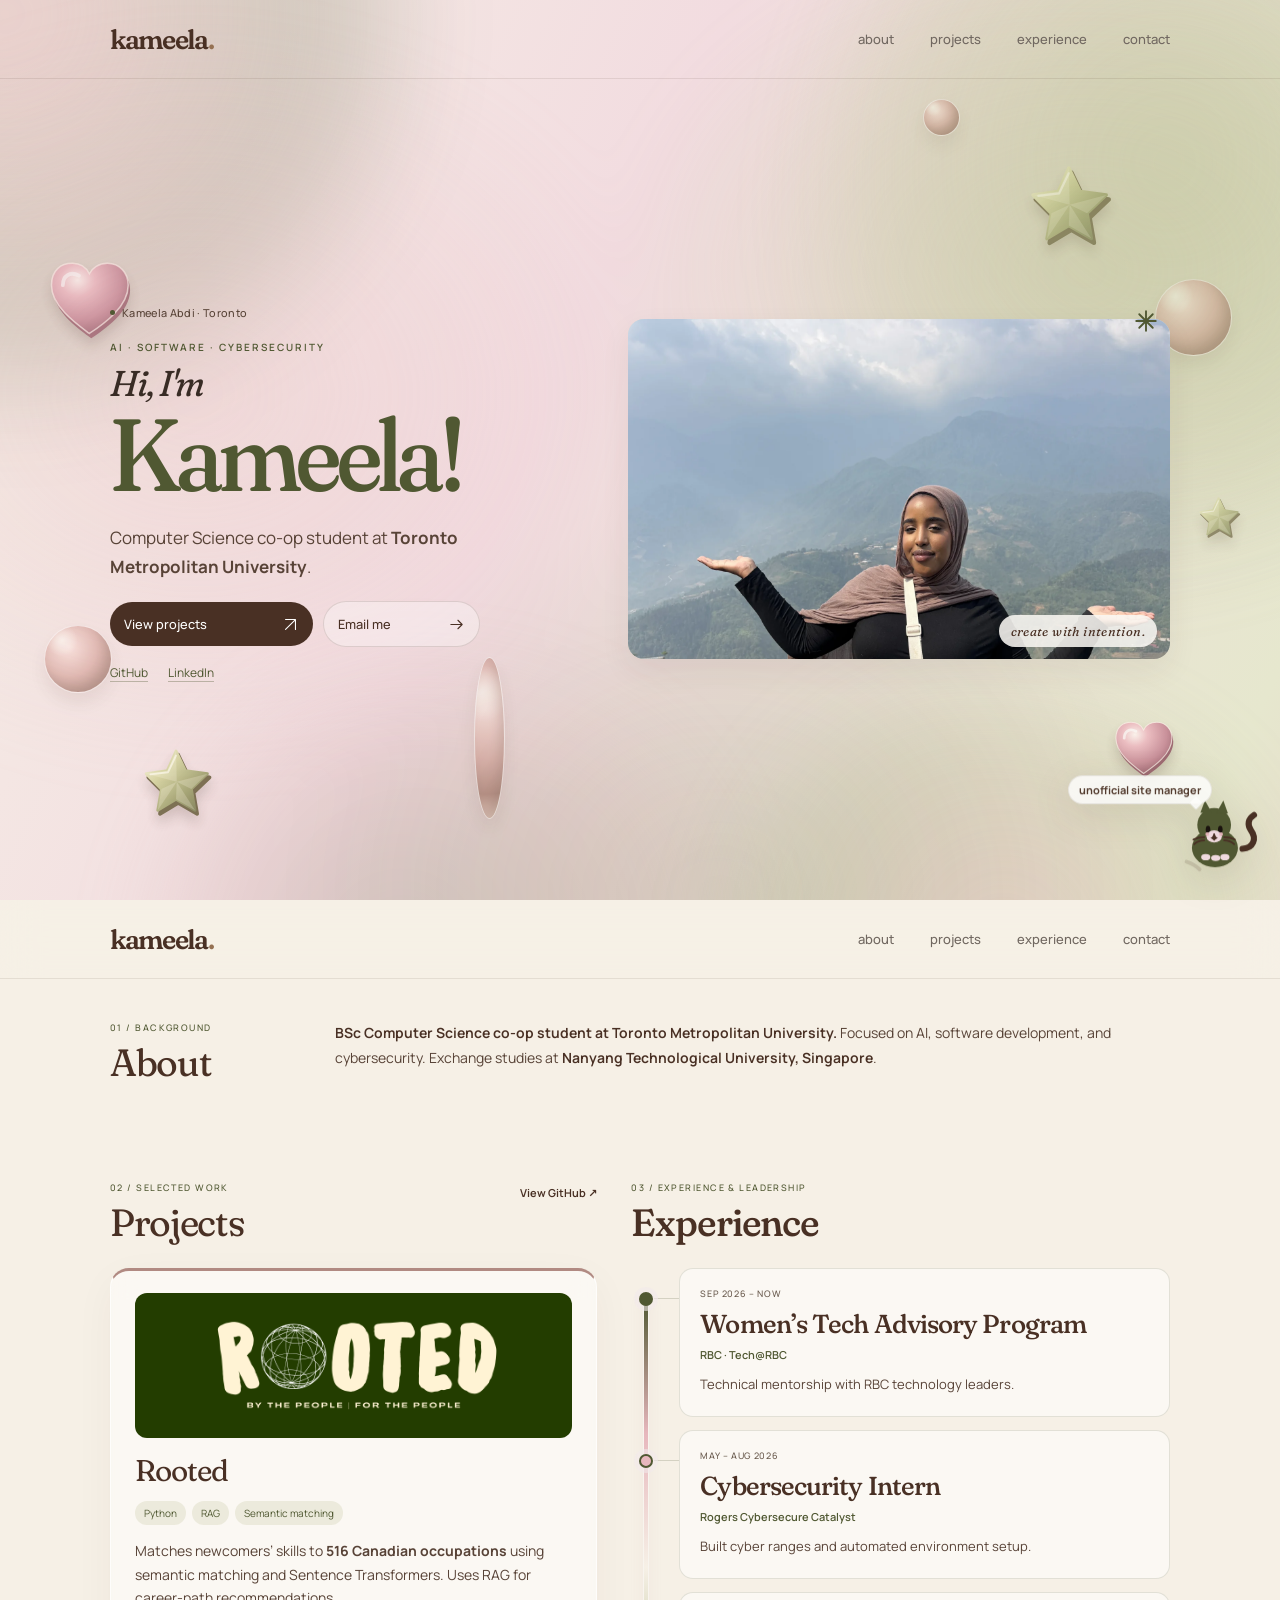
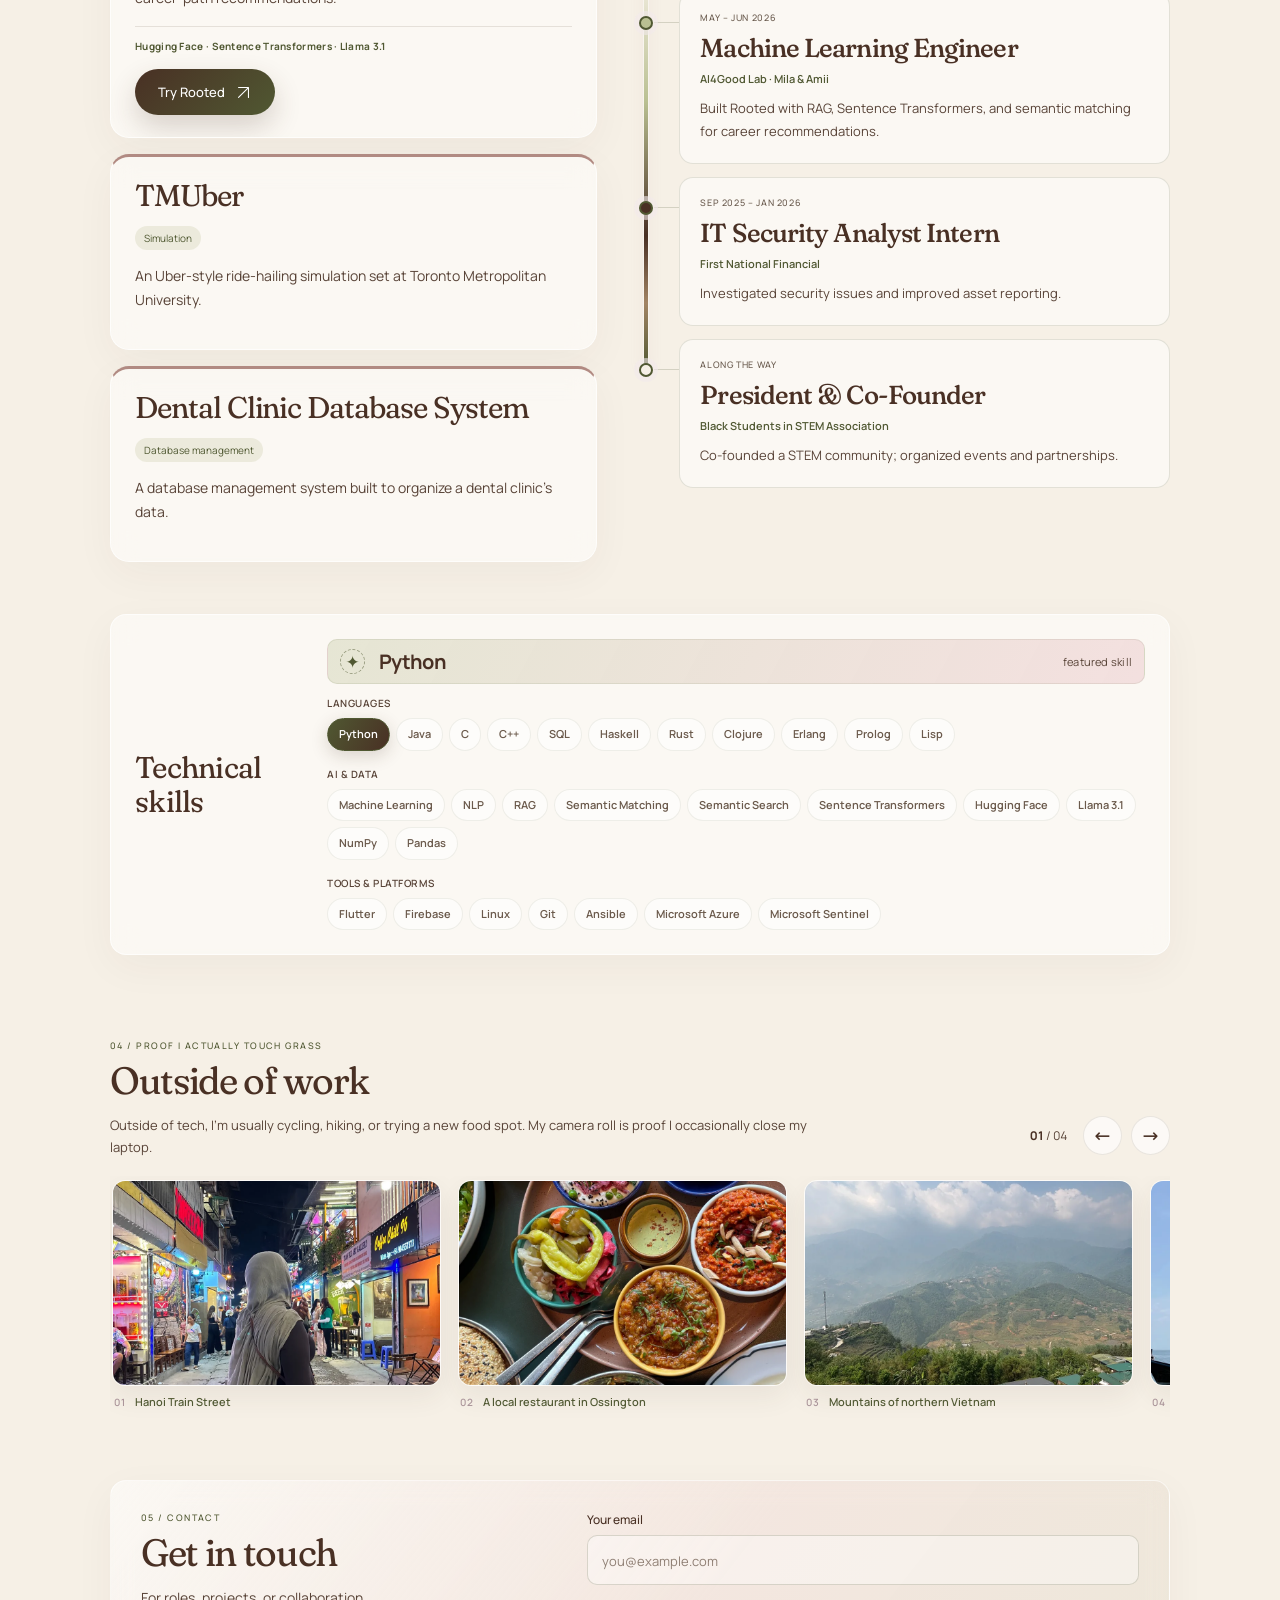
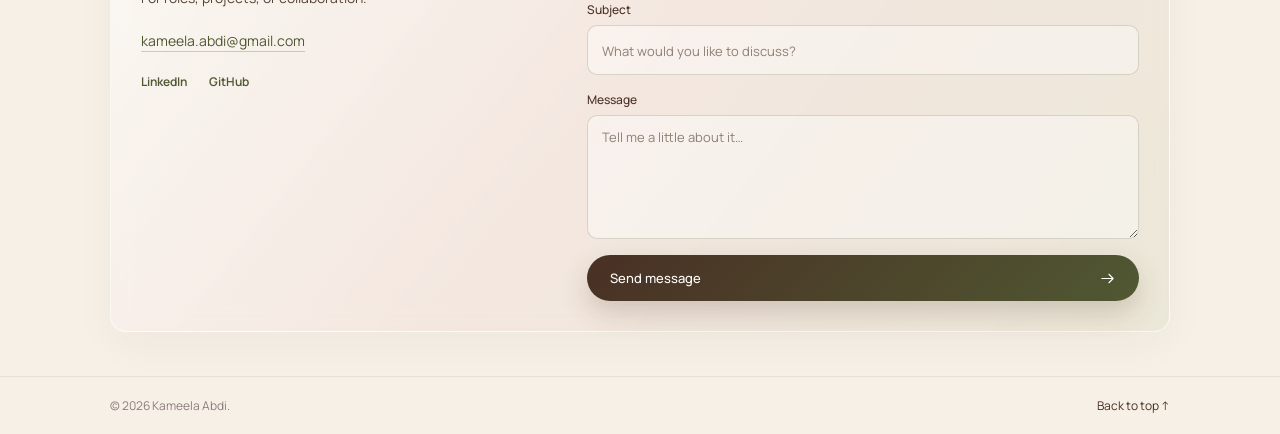
==== commit d48e8f3e: "Add TMUber and dental clinic database projects" ====
--- a/index.html
+++ b/index.html
@@ -1360,6 +1360,16 @@
 <div class="project-foot">Hugging Face · Sentence Transformers · Llama 3.1</div>
 <a class="btn btn-primary rooted-demo-link" href="https://rooted2-0.vercel.app/" target="_blank" rel="noopener noreferrer">Try Rooted <svg class="ui-arrow" viewBox="0 0 24 24" aria-hidden="true" focusable="false"><path d="M5 19 19 5M5 5h14v14"/></svg></a>
 </article>
+<article class="project-card" tabindex="0" aria-labelledby="tmuber-title">
+<h3 id="tmuber-title">TMUber</h3>
+<div class="project-meta"><span class="tag">Simulation</span></div>
+<p>An Uber-style ride-hailing simulation set at Toronto Metropolitan University.</p>
+</article>
+<article class="project-card" tabindex="0" aria-labelledby="dental-clinic-title">
+<h3 id="dental-clinic-title">Dental Clinic Database System</h3>
+<div class="project-meta"><span class="tag">Database management</span></div>
+<p>A database management system built to organize a dental clinic’s data.</p>
+</article>
 </div>
 </div>
 </section>
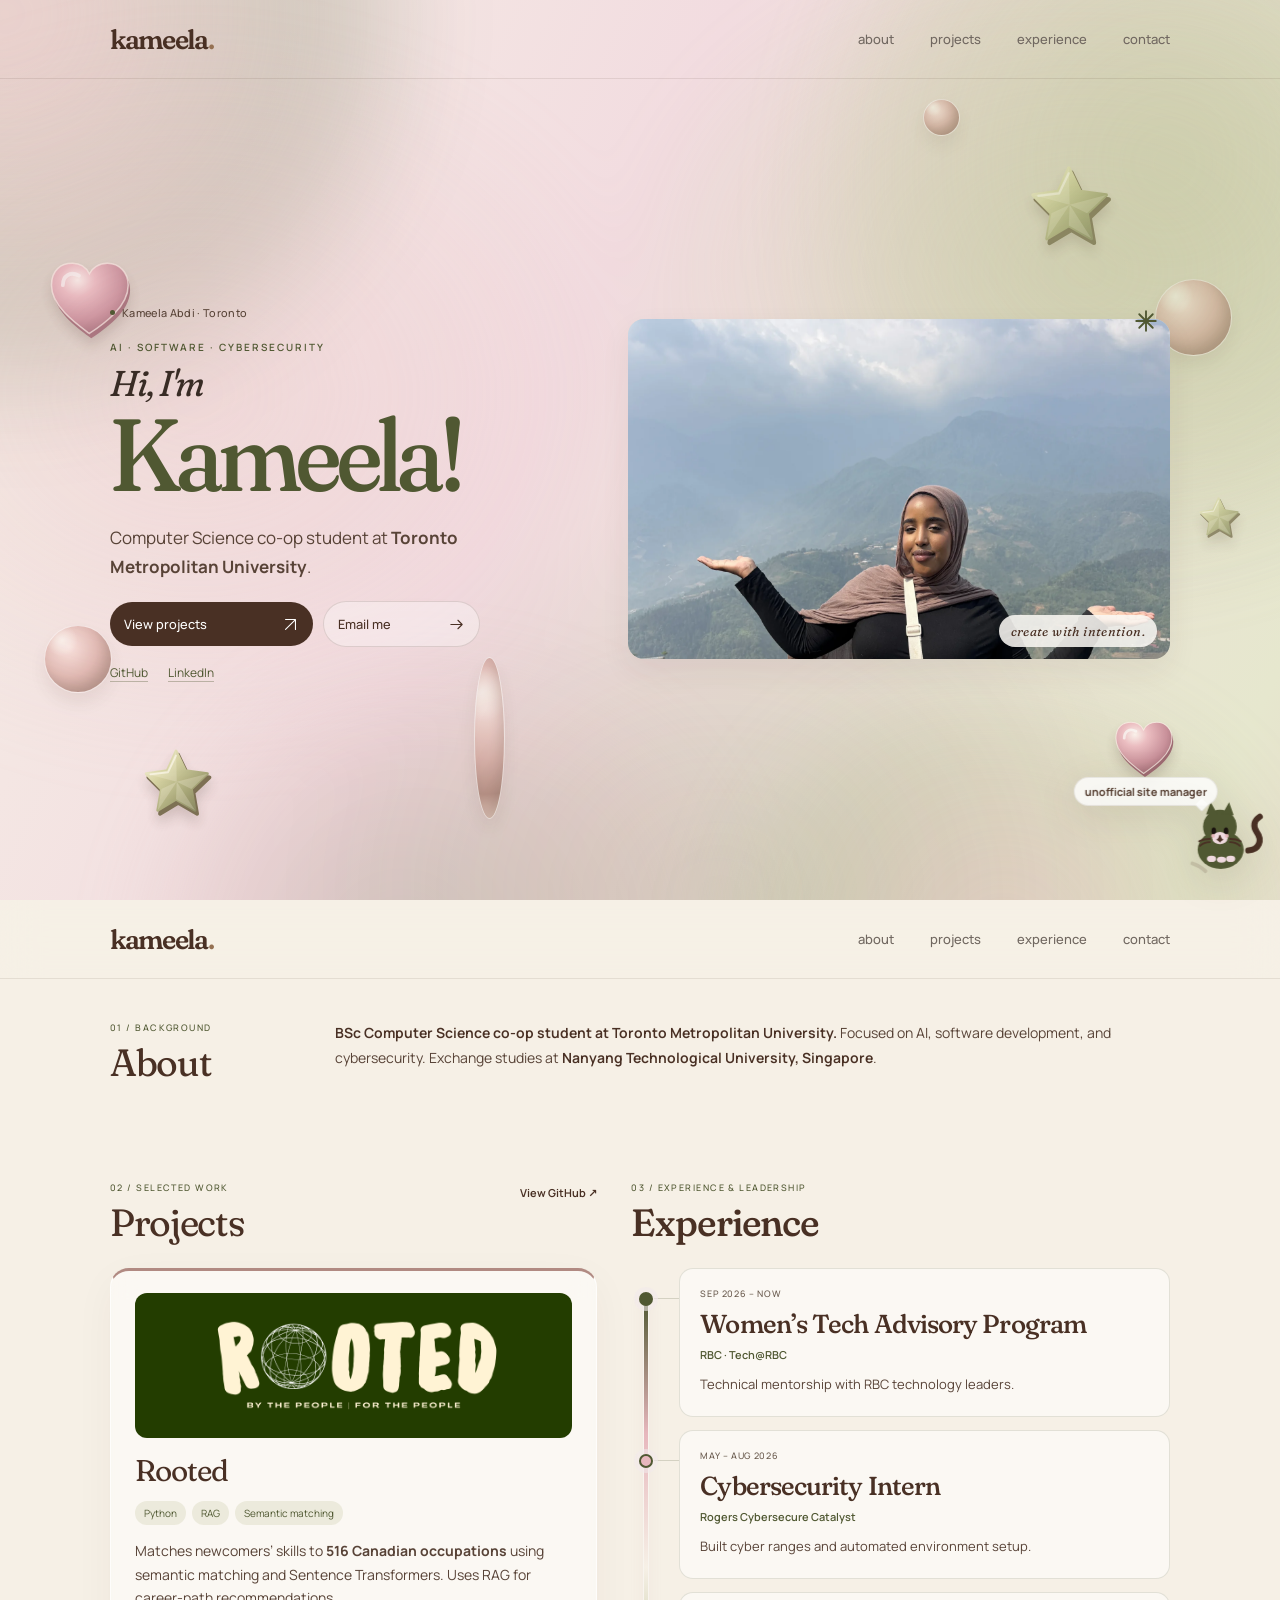
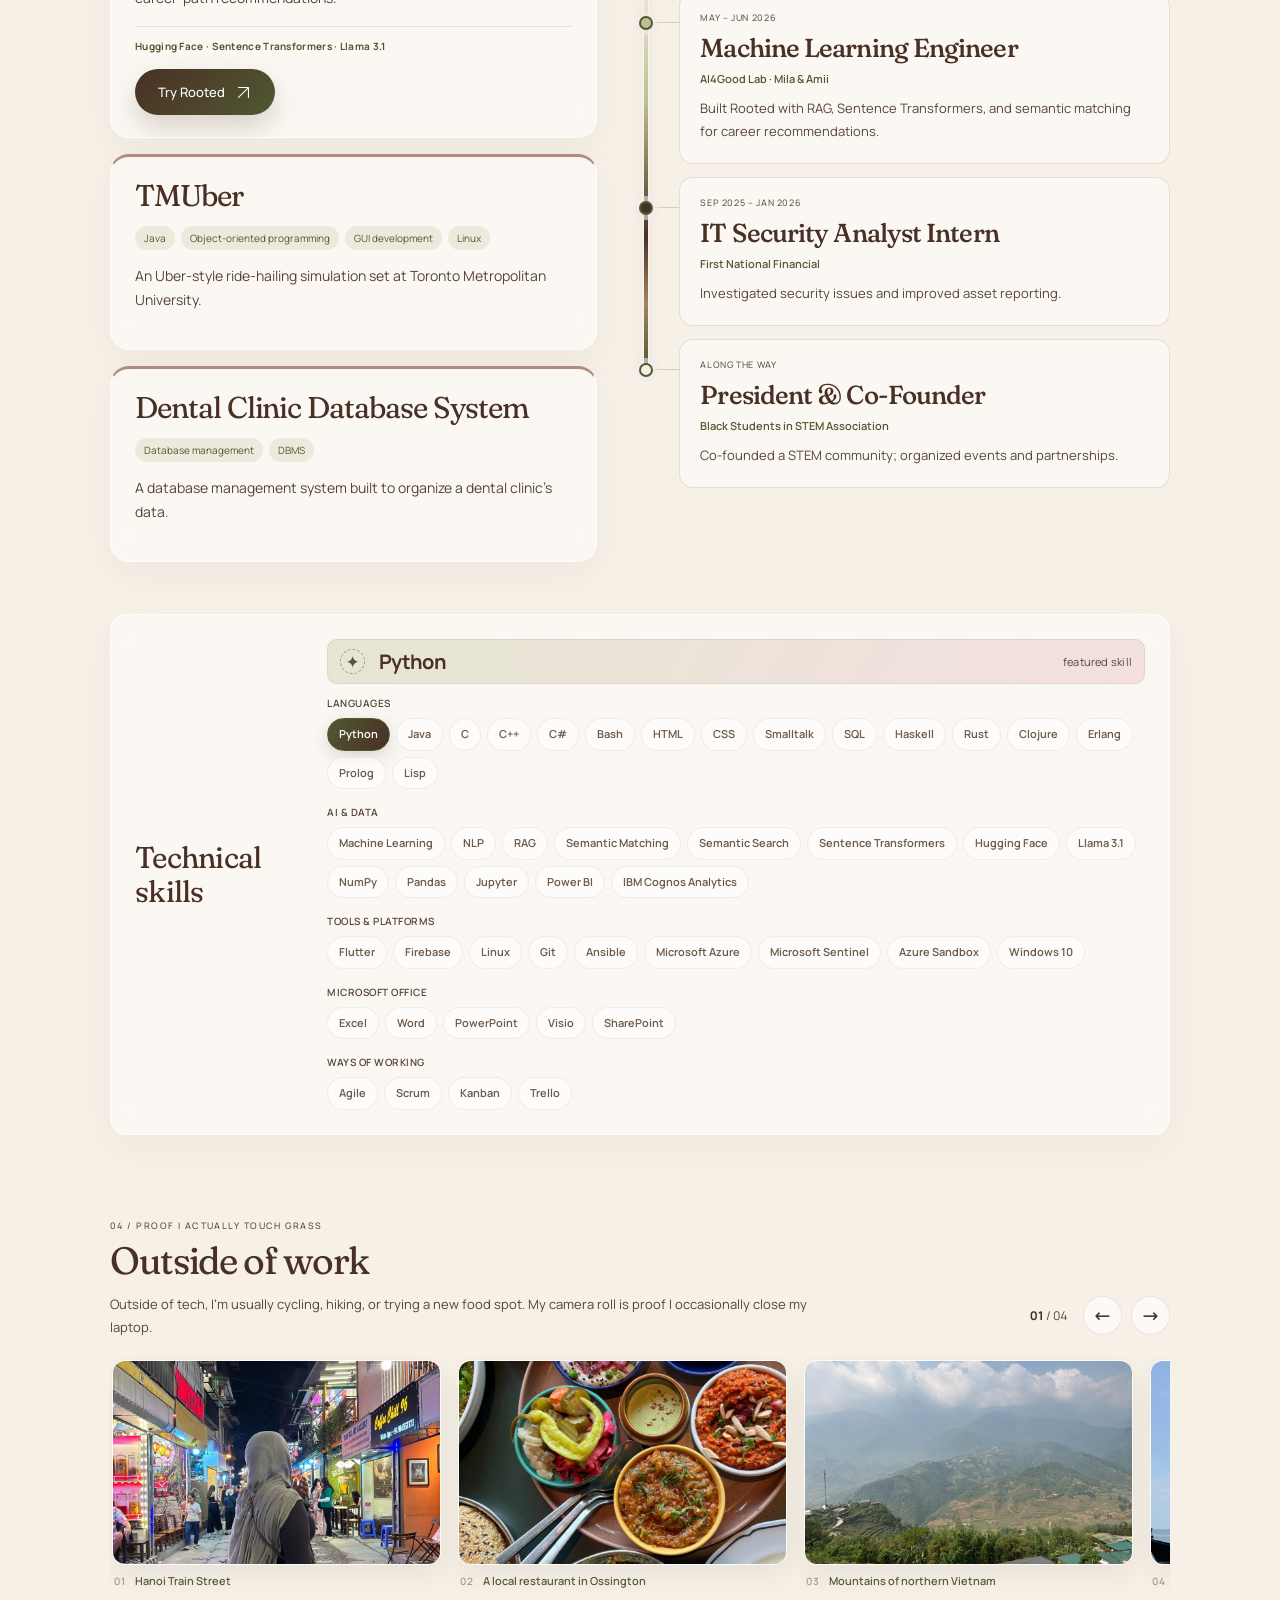
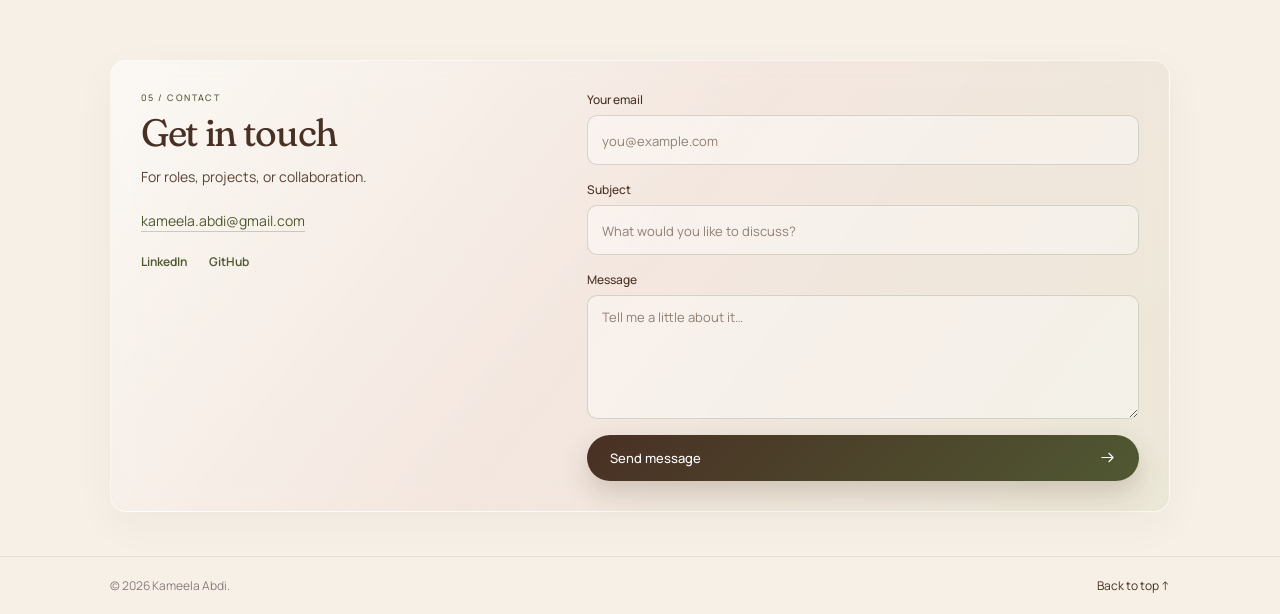
==== commit cc99042d: "Add résumé skills and project technology tags" ====
--- a/index.html
+++ b/index.html
@@ -1362,12 +1362,12 @@
 </article>
 <article class="project-card" tabindex="0" aria-labelledby="tmuber-title">
 <h3 id="tmuber-title">TMUber</h3>
-<div class="project-meta"><span class="tag">Simulation</span></div>
+<div class="project-meta"><span class="tag">Java</span><span class="tag">Object-oriented programming</span><span class="tag">GUI development</span><span class="tag">Linux</span></div>
 <p>An Uber-style ride-hailing simulation set at Toronto Metropolitan University.</p>
 </article>
 <article class="project-card" tabindex="0" aria-labelledby="dental-clinic-title">
 <h3 id="dental-clinic-title">Dental Clinic Database System</h3>
-<div class="project-meta"><span class="tag">Database management</span></div>
+<div class="project-meta"><span class="tag">Database management</span><span class="tag">DBMS</span></div>
 <p>A database management system built to organize a dental clinic’s data.</p>
 </article>
 </div>
@@ -1446,6 +1446,11 @@
 <button aria-pressed="false" class="skill-chip" data-skill="Java" type="button">Java</button>
 <button aria-pressed="false" class="skill-chip" data-skill="C" type="button">C</button>
 <button aria-pressed="false" class="skill-chip" data-skill="C++" type="button">C++</button>
+<button aria-pressed="false" class="skill-chip" data-skill="C#" type="button">C#</button>
+<button aria-pressed="false" class="skill-chip" data-skill="Bash" type="button">Bash</button>
+<button aria-pressed="false" class="skill-chip" data-skill="HTML" type="button">HTML</button>
+<button aria-pressed="false" class="skill-chip" data-skill="CSS" type="button">CSS</button>
+<button aria-pressed="false" class="skill-chip" data-skill="Smalltalk" type="button">Smalltalk</button>
 <button aria-pressed="false" class="skill-chip" data-skill="SQL" type="button">SQL</button>
 <button aria-pressed="false" class="skill-chip" data-skill="Haskell" type="button">Haskell</button>
 <button aria-pressed="false" class="skill-chip" data-skill="Rust" type="button">Rust</button>
@@ -1465,6 +1470,9 @@
 <button aria-pressed="false" class="skill-chip" data-skill="Llama 3.1" type="button">Llama 3.1</button>
 <button aria-pressed="false" class="skill-chip" data-skill="NumPy" type="button">NumPy</button>
 <button aria-pressed="false" class="skill-chip" data-skill="Pandas" type="button">Pandas</button>
+<button aria-pressed="false" class="skill-chip" data-skill="Jupyter" type="button">Jupyter</button>
+<button aria-pressed="false" class="skill-chip" data-skill="Power BI" type="button">Power BI</button>
+<button aria-pressed="false" class="skill-chip" data-skill="IBM Cognos Analytics" type="button">IBM Cognos Analytics</button>
 </div></div>
 <div class="skill-group"><h3 class="skill-category">Tools &amp; platforms</h3><div class="skill-group-chips">
 <button aria-pressed="false" class="skill-chip" data-skill="Flutter" type="button">Flutter</button>
@@ -1474,6 +1482,21 @@
 <button aria-pressed="false" class="skill-chip" data-skill="Ansible" type="button">Ansible</button>
 <button aria-pressed="false" class="skill-chip" data-skill="Microsoft Azure" type="button">Microsoft Azure</button>
 <button aria-pressed="false" class="skill-chip" data-skill="Microsoft Sentinel" type="button">Microsoft Sentinel</button>
+<button aria-pressed="false" class="skill-chip" data-skill="Azure Sandbox" type="button">Azure Sandbox</button>
+<button aria-pressed="false" class="skill-chip" data-skill="Windows 10" type="button">Windows 10</button>
+</div></div>
+<div class="skill-group"><h3 class="skill-category">Microsoft Office</h3><div class="skill-group-chips">
+<button aria-pressed="false" class="skill-chip" data-skill="Excel" type="button">Excel</button>
+<button aria-pressed="false" class="skill-chip" data-skill="Word" type="button">Word</button>
+<button aria-pressed="false" class="skill-chip" data-skill="PowerPoint" type="button">PowerPoint</button>
+<button aria-pressed="false" class="skill-chip" data-skill="Visio" type="button">Visio</button>
+<button aria-pressed="false" class="skill-chip" data-skill="SharePoint" type="button">SharePoint</button>
+</div></div>
+<div class="skill-group"><h3 class="skill-category">Ways of working</h3><div class="skill-group-chips">
+<button aria-pressed="false" class="skill-chip" data-skill="Agile" type="button">Agile</button>
+<button aria-pressed="false" class="skill-chip" data-skill="Scrum" type="button">Scrum</button>
+<button aria-pressed="false" class="skill-chip" data-skill="Kanban" type="button">Kanban</button>
+<button aria-pressed="false" class="skill-chip" data-skill="Trello" type="button">Trello</button>
 </div></div>
 </div>
 </div>
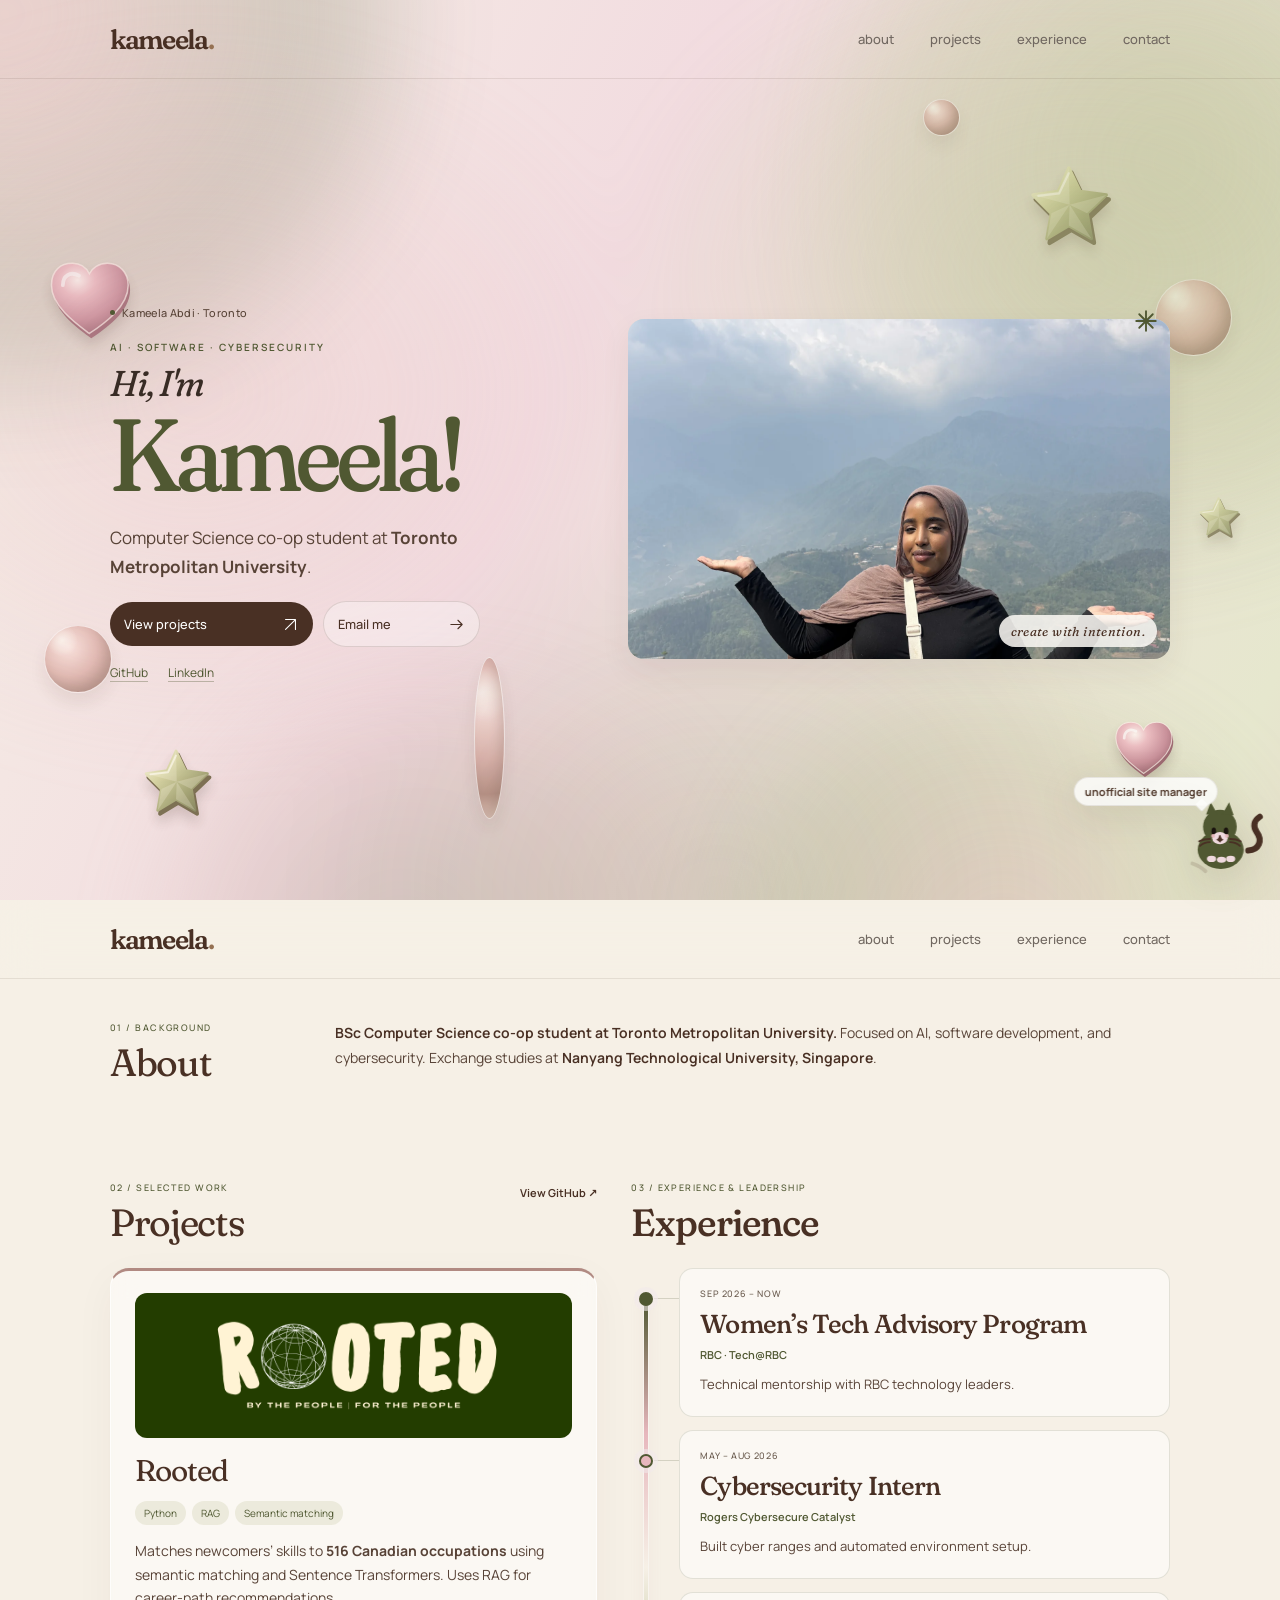
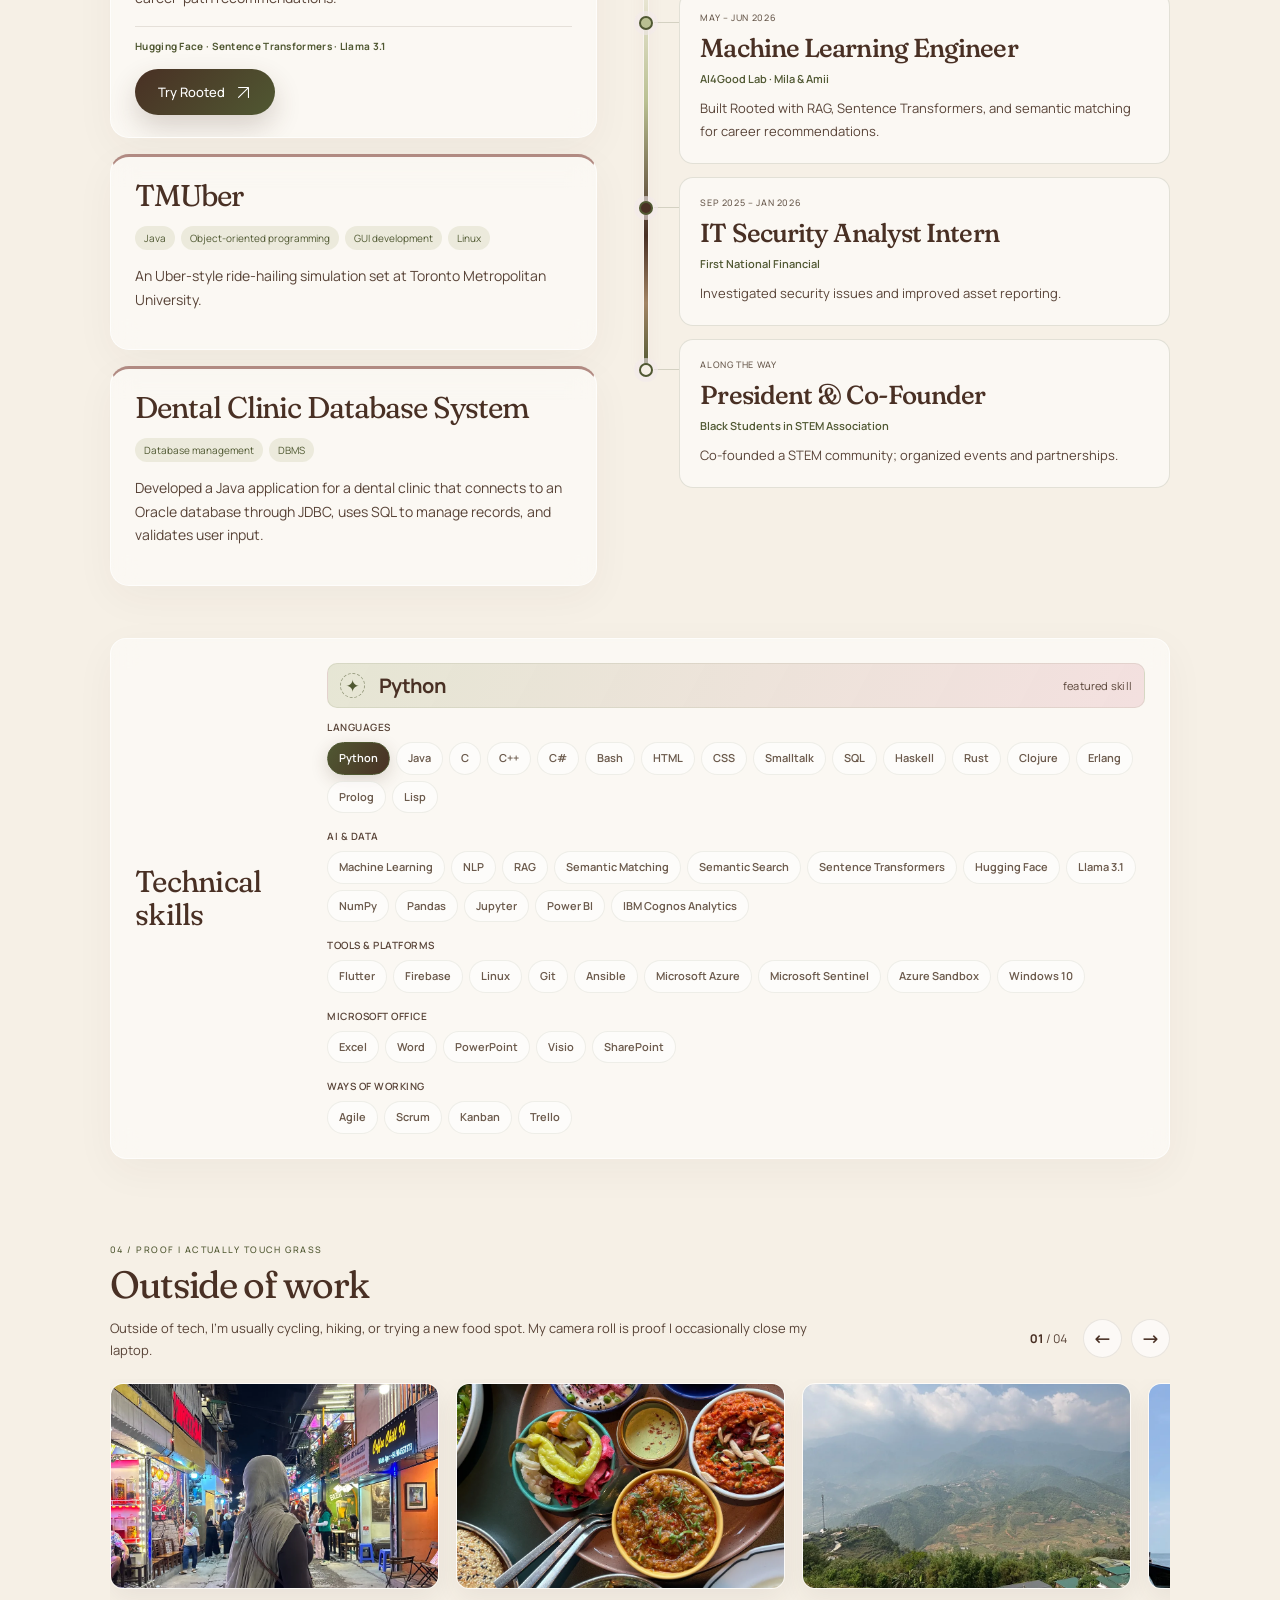
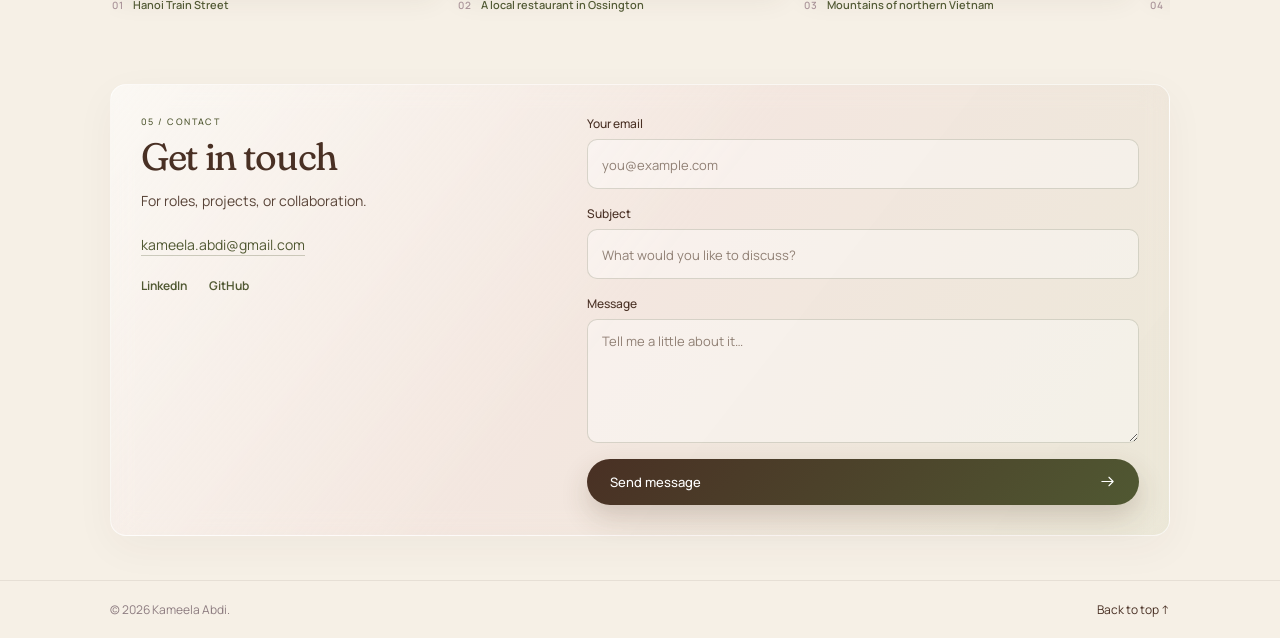
==== commit f0cd6440: "Update the dental clinic project description" ====
--- a/index.html
+++ b/index.html
@@ -1368,7 +1368,7 @@
 <article class="project-card" tabindex="0" aria-labelledby="dental-clinic-title">
 <h3 id="dental-clinic-title">Dental Clinic Database System</h3>
 <div class="project-meta"><span class="tag">Database management</span><span class="tag">DBMS</span></div>
-<p>A database management system built to organize a dental clinic’s data.</p>
+<p>Developed a Java application for a dental clinic that connects to an Oracle database through JDBC, uses SQL to manage records, and validates user input.</p>
 </article>
 </div>
 </div>
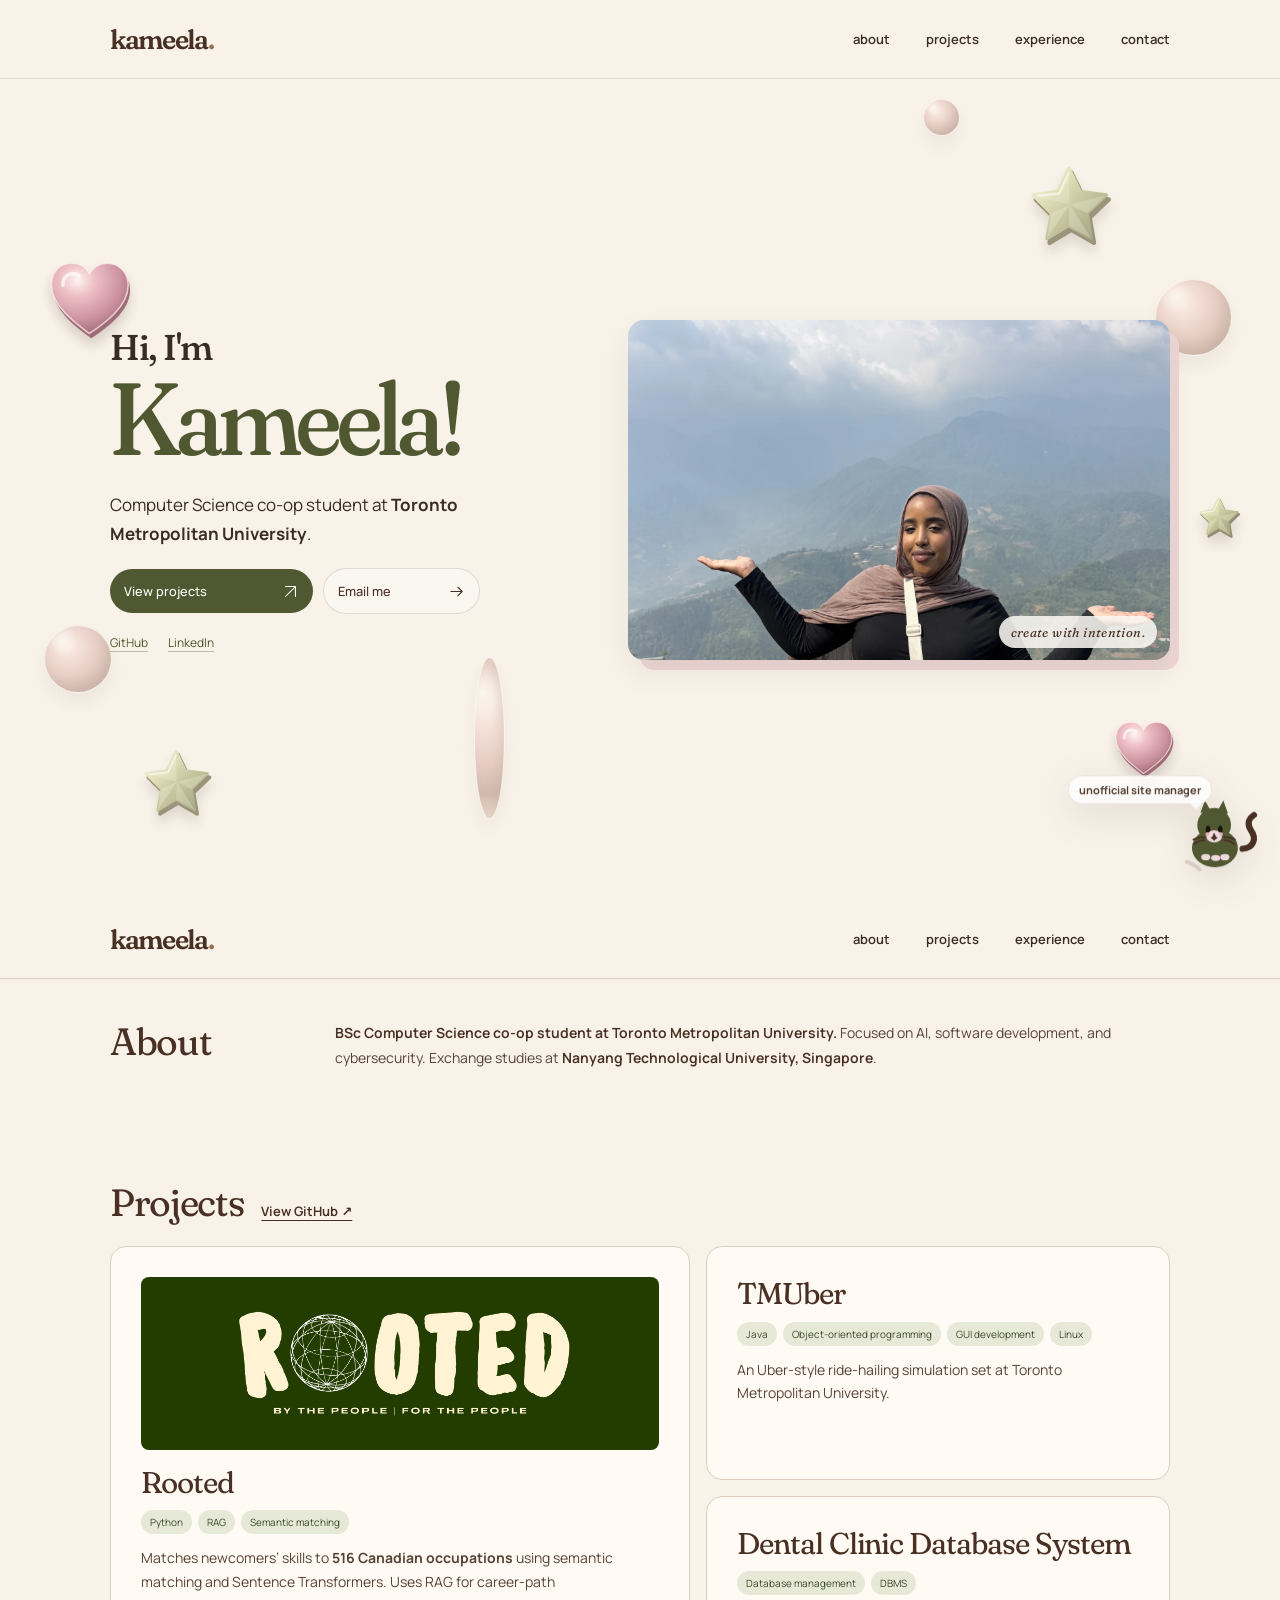
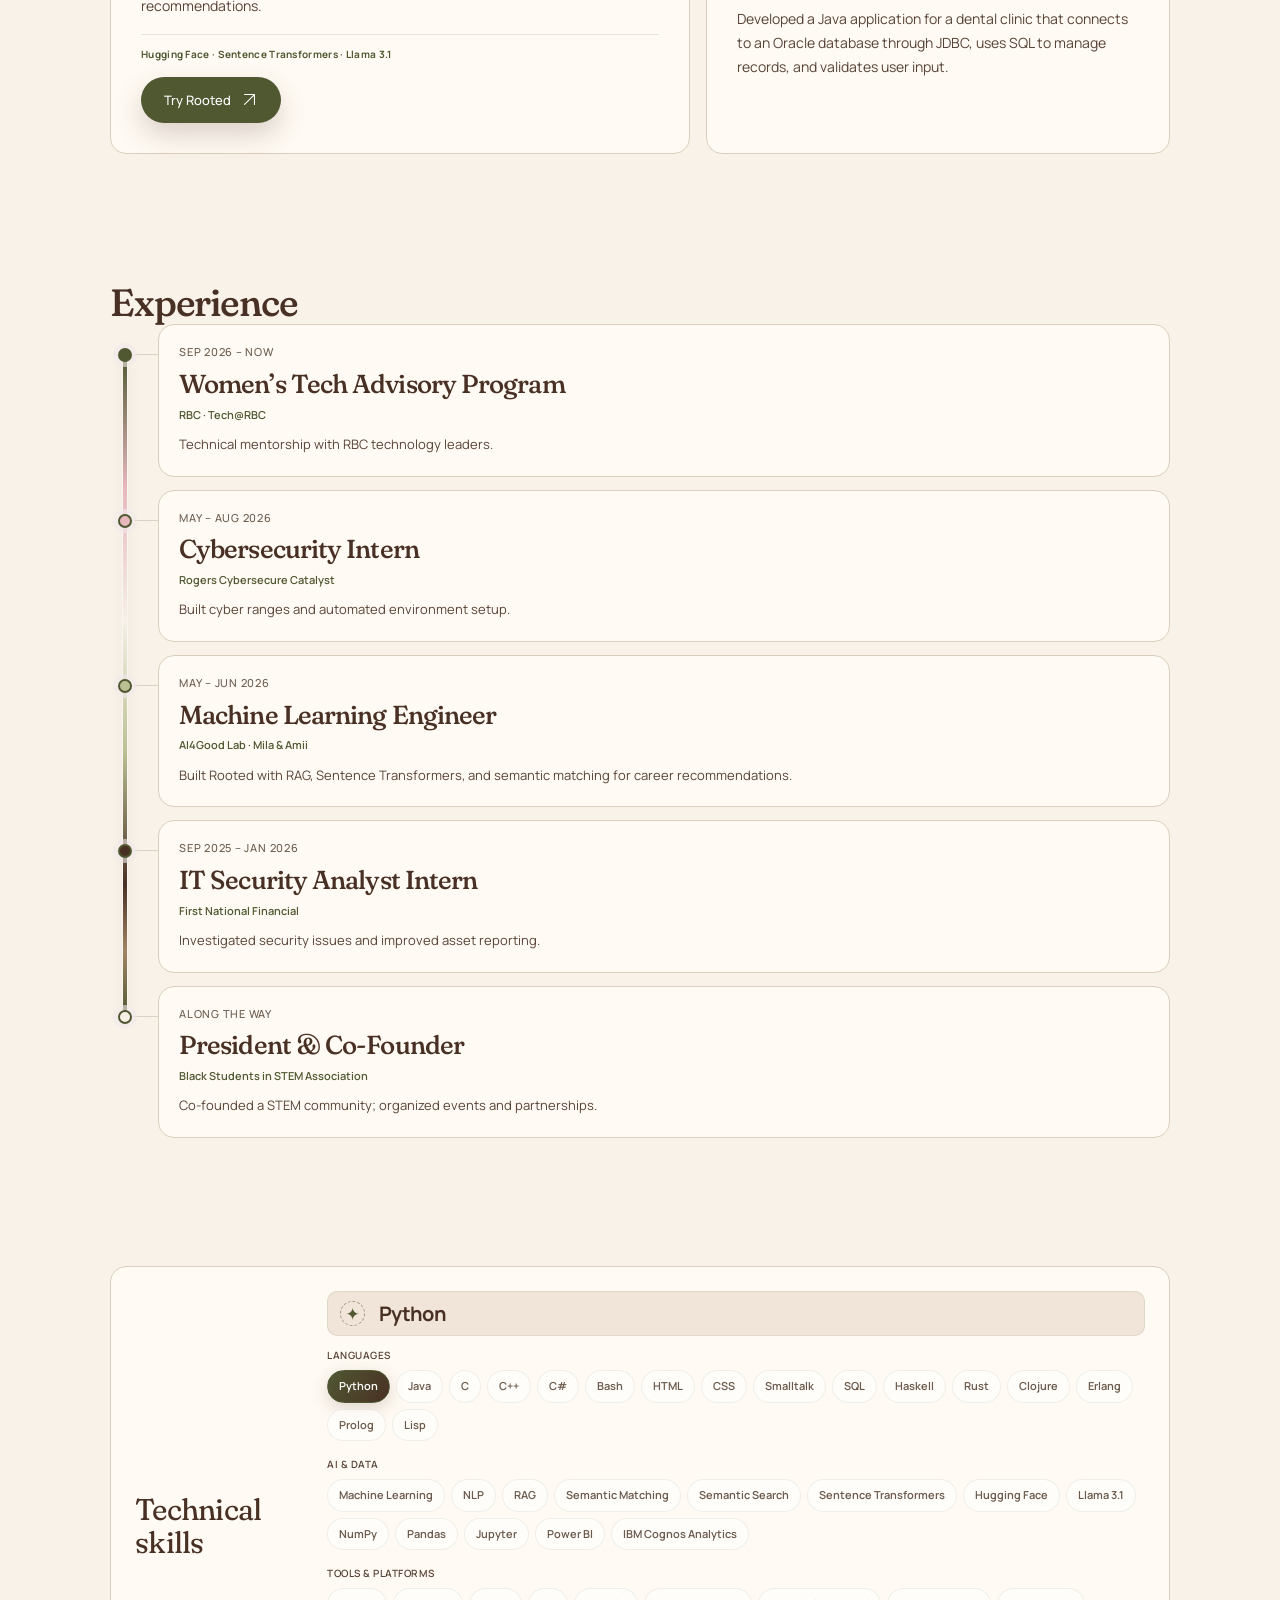
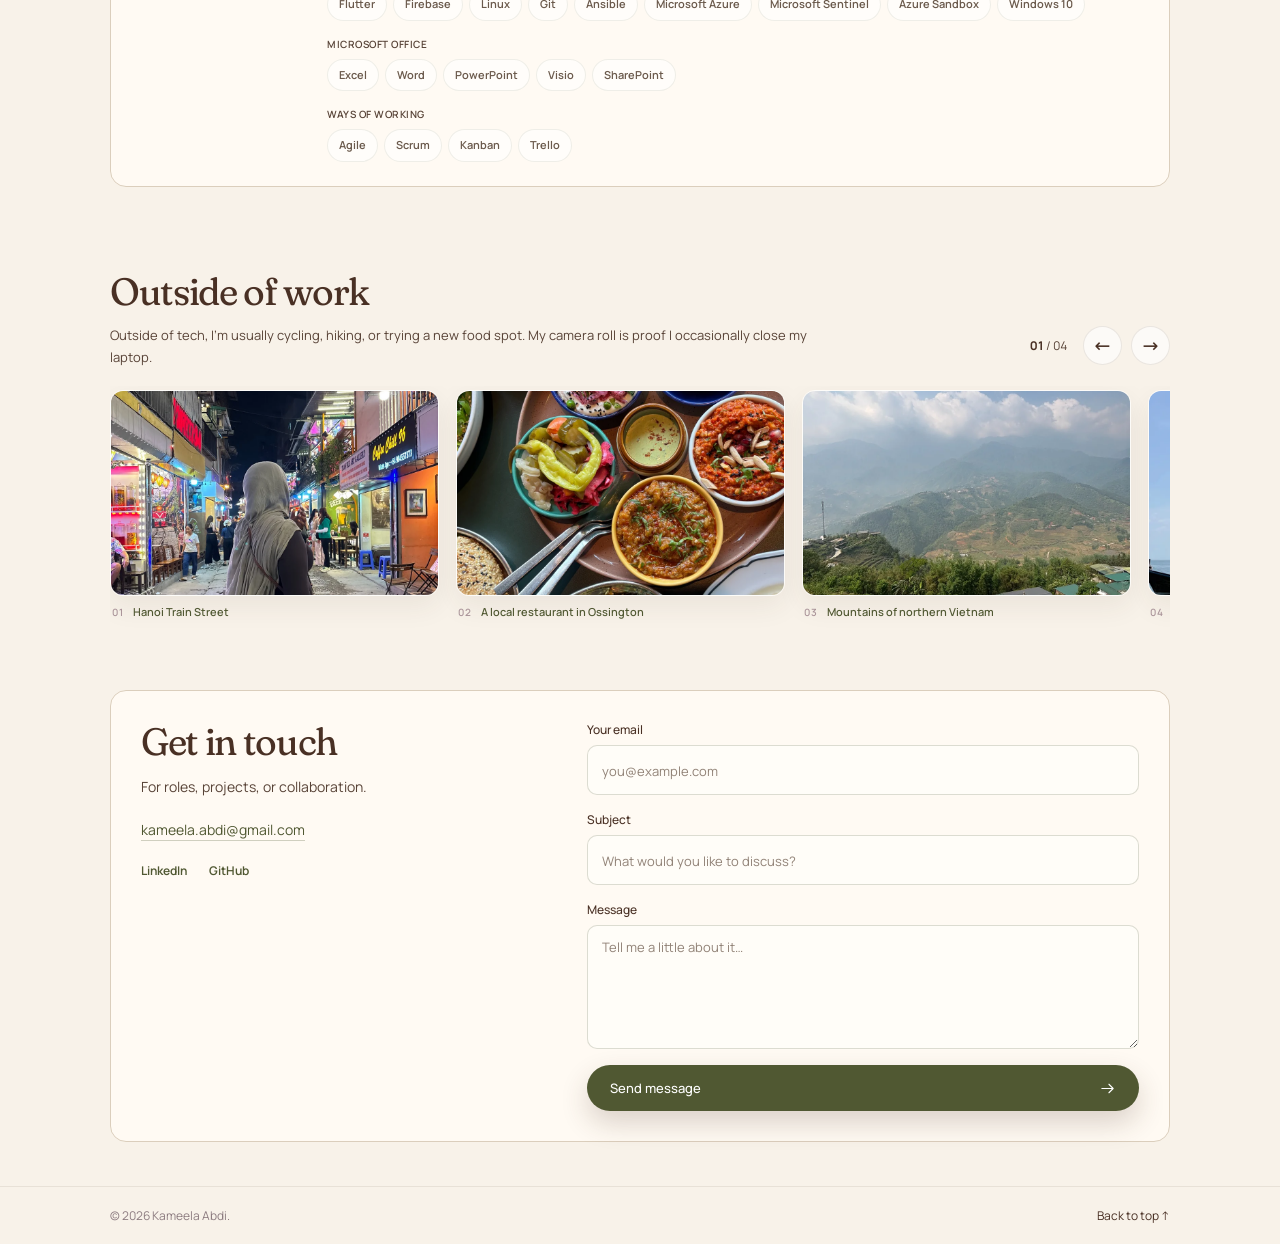
==== commit 9339ee9f: "Refine the portfolio layout and keep playful motion" ====
--- a/index.html
+++ b/index.html
@@ -1255,7 +1255,7 @@
 <link rel="preload" href="fonts/manrope-latin-wght-normal.woff2" as="font" type="font/woff2" crossorigin>
 <link rel="preload" href="fonts/fraunces-latin-full-normal.woff2" as="font" type="font/woff2" crossorigin>
 <link rel="preload" href="images/hello-lavender.webp" as="image" type="image/webp" media="(prefers-reduced-motion: no-preference)">
-<link rel="stylesheet" href="style.css?v=olive-1">
+<link rel="stylesheet" href="style.css?v=olive-2">
 </head>
 <body id="top">
 <!-- Ambient lava-glass scene -->
@@ -1307,8 +1307,6 @@
 </header>
 <div class="container hero" id="intro">
 <div class="hero-copy">
-<span class="availability">Kameela Abdi · Toronto</span>
-<p class="intro-overline">AI · SOFTWARE · CYBERSECURITY</p>
 <h1 class="intro-title" aria-label="Hi, I'm Kameela!"><span class="intro-small">Hi, I'm</span><span class="intro-script">Kameel<button type="button" class="name-letter" aria-label="Replay the falling letter" disabled>a</button><span class="intro-dot">!</span></span></h1>
 <p class="hero-lead">Computer Science co-op student at <strong>Toronto Metropolitan University</strong>.</p>
 <div class="hero-actions">
@@ -1342,7 +1340,6 @@
 <main id="portfolio">
 <section class="container about-section section" id="about">
 <div>
-<p class="section-kicker">01 / background</p>
 <h2 class="section-title">About</h2>
 </div>
 <div class="about-body"><p><strong>BSc Computer Science co-op student at Toronto Metropolitan University.</strong> Focused on AI, software development, and cybersecurity. Exchange studies at <strong>Nanyang Technological University, Singapore</strong>.</p></div>
@@ -1350,7 +1347,7 @@
 <div class="work-layout container">
 <section class="projects-section section" id="projects">
 <div class="container">
-<div class="section-header"><div><p class="section-kicker">02 / selected work</p><h2 class="section-title">Projects</h2></div><a href="https://github.com/kameela5" rel="noopener noreferrer" target="_blank">View GitHub ↗</a></div>
+<div class="section-header"><div><h2 class="section-title">Projects</h2></div><a href="https://github.com/kameela5" rel="noopener noreferrer" target="_blank">View GitHub ↗</a></div>
 <div class="projects-grid">
 <article class="project-card" tabindex="0" aria-labelledby="work-card-1-title">
 <img class="rooted-logo" src="images/rooted-logo.png" width="2000" height="2000" loading="lazy" decoding="async" alt="Rooted logo. By the people, for the people."/>
@@ -1376,7 +1373,6 @@
 <section aria-labelledby="journey-title" class="container section journey-section" id="experience">
 <div class="journey-heading">
 <div>
-<p class="section-kicker">03 / experience &amp; leadership</p>
 <h2 class="section-title" id="journey-title">Experience</h2>
 </div>
 
@@ -1438,7 +1434,6 @@
 <div aria-label="Featured skills, changing automatically" class="skill-feature">
 <span aria-hidden="true" class="skill-spinner"><span>✦</span></span>
 <span class="skill-feature-name" id="skill-feature-name">Python</span>
-<span class="skill-feature-hint">featured skill</span>
 </div>
 <div aria-label="Skills you can select" class="skills-list">
 <div class="skill-group"><h3 class="skill-category">Languages</h3><div class="skill-group-chips">
@@ -1506,7 +1501,6 @@
 <div class="container">
 <div class="offline-heading">
 <div>
-<p class="section-kicker">04 / proof i actually touch grass</p>
 <h2 class="section-title" id="offline-title">Outside of work</h2>
 <p class="offline-intro">Outside of tech, I’m usually cycling, hiking, or trying a new food spot. My camera roll is proof I occasionally close my laptop.</p>
 </div>
@@ -1538,7 +1532,7 @@
 </div>
 </section>
 <section class="container contact-section" id="contact">
-<div class="contact-panel has-form"><div class="contact-copy"><p class="section-kicker">05 / contact</p><h2 class="section-title">Get in touch</h2><p class="section-summary">For roles, projects, or collaboration.</p><a class="contact-email" href="mailto:kameela.abdi@gmail.com">kameela.abdi@gmail.com</a><div class="social-links"><a href="https://www.linkedin.com/in/kameela-abdi" rel="noopener noreferrer" target="_blank">LinkedIn</a><a href="https://github.com/kameela5" rel="noopener noreferrer" target="_blank">GitHub</a></div></div>
+<div class="contact-panel has-form"><div class="contact-copy"><h2 class="section-title">Get in touch</h2><p class="section-summary">For roles, projects, or collaboration.</p><a class="contact-email" href="mailto:kameela.abdi@gmail.com">kameela.abdi@gmail.com</a><div class="social-links"><a href="https://www.linkedin.com/in/kameela-abdi" rel="noopener noreferrer" target="_blank">LinkedIn</a><a href="https://github.com/kameela5" rel="noopener noreferrer" target="_blank">GitHub</a></div></div>
 <form class="contact-form" action="https://formsubmit.co/kameela.abdi@gmail.com" method="POST">
 <input type="hidden" name="_next" value="https://kameela5.github.io/personal/thanks.html">
 <input type="hidden" name="_template" value="table">
--- a/style.css
+++ b/style.css
@@ -282,27 +282,39 @@
 .contact-submit{justify-content:space-between;min-height:46px;gap:25px;cursor:pointer;font-family:var(--font-body);border:0}
 .form-trap{display:none}
 @media(max-width:690px){.contact-panel.has-form{grid-template-columns:minmax(0,1fr);gap:26px;padding:24px 20px}.has-form .section-summary{margin-bottom:13px}.has-form .social-links{margin-top:17px}.contact-form{gap:14px}}
-/* Give work and projects their own compact columns. */
-.work-layout{display:grid;grid-template-columns:minmax(0,.95fr) minmax(0,1.05fr);gap:34px;align-items:start}
-.work-layout>#projects,.work-layout>#experience,.work-layout>#projects>.container{width:100%;min-width:0;margin:0}
-.work-layout .projects-grid{grid-template-columns:minmax(0,1fr);gap:16px}
-.work-layout .section-header,.work-layout .journey-heading{min-height:69px;margin-bottom:18px;align-items:start}
-.work-layout .section-header>a{font-size:11px;padding-top:4px;white-space:nowrap}
-.work-layout .journey-card{display:block;padding:18px 20px 20px}
-.work-layout .journey-date{display:block;font-size:9px;padding:0;margin:0 0 9px}
-.work-layout .journey-card h3{font-size:26px;margin-bottom:6px}
-.work-layout .journey-company{margin-bottom:9px}
-.work-layout .journey-description{font-size:13px;line-height:1.75}
-.work-layout .project-card,.work-layout .journey-card{position:relative;isolation:isolate;overflow:hidden;transition:background .25s,border-color .25s,box-shadow .25s}
-.work-layout .project-card>*,.work-layout .journey-card>*{position:relative;z-index:1}
-.work-layout .project-card::after,.work-layout .journey-card::after{content:'';position:absolute;z-index:0;pointer-events:none;inset:-20% -50%;background:linear-gradient(110deg,transparent 35%,#fff9 47%,#fff2 55%,transparent 66%);transform:translateX(-100%);opacity:0}
-.work-layout .project-card:is(:hover,:focus-within),.work-layout .journey-card:is(:hover,:focus-within){background:#ffffffe0!important;border-color:#a2846480!important;box-shadow:0 6px 24px #5058320d,0 0 18px #f4ede44d!important;transform:none!important}
-.work-layout .project-card:is(:hover,:focus-within)::after,.work-layout .journey-card:is(:hover,:focus-within)::after{animation:work-card-shine .85s ease-out both}
-.work-layout article:focus-visible{outline:2px solid #79504488;outline-offset:3px}
-@keyframes work-card-shine{0%{transform:translateX(-65%);opacity:0}15%{opacity:.65}100%{transform:translateX(65%);opacity:0}}
-@media(max-width:850px){.work-layout{grid-template-columns:minmax(0,1fr);gap:0}.work-layout .section-header,.work-layout .journey-heading{min-height:0}.work-layout .journey-card h3{font-size:25px}}
-@media(hover:none){.work-layout .project-card:active,.work-layout .journey-card:active{background:#ffffffe0!important;border-color:#a2846480!important}}
-@media(prefers-reduced-motion:reduce){.work-layout .project-card,.work-layout .journey-card{transition:none}.work-layout .project-card::after,.work-layout .journey-card::after{animation:none!important}}
+/* Give the projects room to lead, followed by the experience timeline. */
+.work-layout > #projects,
+.work-layout > #experience,
+.work-layout > #projects > .container { width:100%; min-width:0; margin:0; }
+.work-layout .section-header { margin-bottom:22px; justify-content:flex-start; align-items:baseline; gap:18px; }
+.work-layout .section-header > a { white-space:nowrap; text-decoration:underline; text-underline-offset:4px; }
+.work-layout .projects-grid {
+  grid-template-columns:minmax(0,1.25fr) minmax(0,1fr);
+  gap:16px;
+}
+.work-layout .project-card:first-child { grid-row:span 2; }
+.work-layout .project-card { padding:clamp(20px,2.6vw,30px); }
+.work-layout .rooted-logo { border-radius:8px; }
+.work-layout .project-card h3 { text-wrap:balance; }
+.work-layout .project-meta { margin:10px 0 12px; }
+.work-layout .project-card p:last-child { margin-bottom:0; }
+.work-layout > #experience {
+  display:grid;
+  grid-template-columns:minmax(160px,.55fr) minmax(0,1.45fr);
+  gap:clamp(20px,4vw,54px);
+}
+.work-layout .journey-heading { margin-bottom:0; }
+.work-layout .journey-card { display:block; padding:18px 20px 20px; }
+.work-layout .journey-date { display:block; font-size:11px; padding:0; margin:0 0 9px; }
+.work-layout .journey-card h3 { font-size:26px; margin-bottom:6px; }
+.work-layout .journey-company { margin-bottom:9px; }
+.work-layout .journey-description { font-size:13px; line-height:1.75; }
+.work-layout article:focus-visible { outline:2px solid #505832; outline-offset:3px; }
+@media (max-width:760px) {
+  .work-layout .projects-grid,
+  .work-layout > #experience { grid-template-columns:minmax(0,1fr); }
+  .work-layout .project-card:first-child { grid-row:auto; }
+}
 /* Preserve the complete portrait on phones instead of cropping to a shallow frame. */
 @media(max-width:690px){
   .intro-destination .hero-photo{background:transparent;box-shadow:none}
@@ -417,3 +429,71 @@
   66% { transform: translateY(.39em) rotate(57deg); }
   83% { transform: translateY(-.05em) rotate(-5deg); }
 }
+
+
+/* Warm paper, ink-like text and a blush mat behind the portrait. */
+:root { --portfolio-paper:#f8f2e9; --portfolio-card:#fffaf3; --portfolio-rule:#dbcebc; }
+body { background:var(--portfolio-paper) !important; }
+.ambient-scene { background:var(--portfolio-paper); }
+.ambient-scene::after,
+.ambient-scene .ambient-blob { display:none; }
+.ambient-scene .chrome-bubble { opacity:.42; }
+.ambient-scene .charm-star { opacity:.62; }
+.ambient-scene .charm-heart { opacity:.84; }
+
+body > .site-header { background:var(--portfolio-paper); border-color:var(--portfolio-rule); backdrop-filter:none; }
+.site-header .nav a { color:var(--ink); font-weight:600; }
+.intro-destination .intro-small { font-style:normal; font-weight:500; letter-spacing:-.035em; }
+.intro-destination .intro-title { margin-bottom:20px; }
+.intro-destination .hero-lead { color:var(--ink); }
+.intro-destination .art-frame::before {
+  content:'';
+  position:absolute;
+  z-index:-1;
+  inset:12px -9px -10px 12px;
+  border-radius:14px;
+  background:#edd7d5;
+}
+.intro-destination .art-spark { display:none; }
+.intro-destination .intro-links { margin-top:20px; }
+@media (max-width:690px) {
+  .intro-destination .art-frame::before { inset:8px 3% -8px; }
+  .intro-destination .intro-title { margin-bottom:14px; }
+}
+
+#portfolio > .about-section,
+.work-layout > .section,
+#portfolio > .skills-section { border-top:1px solid var(--portfolio-rule); }
+.work-layout > .section { padding-block:clamp(30px,5vw,64px); }
+#portfolio > .skills-section { padding-top:clamp(30px,5vw,64px); }
+main > .section::before,
+main > .contact-section::before { content:none; }
+.work-layout .project-card,
+.work-layout .journey-card,
+#portfolio .skill-panel,
+#portfolio .contact-panel.has-form {
+  background:var(--portfolio-card);
+  border:1px solid var(--portfolio-rule);
+  border-radius:16px;
+  box-shadow:none;
+  backdrop-filter:none;
+  -webkit-backdrop-filter:none;
+}
+.work-layout .project-card:is(:hover,:focus-within),
+.work-layout .journey-card:is(:hover,:focus-within),
+#portfolio .skill-panel:is(:hover,:focus-within),
+#portfolio .contact-panel.has-form:is(:hover,:focus-within) {
+  background:var(--portfolio-card) !important;
+  border-color:var(--portfolio-rule) !important;
+  box-shadow:none !important;
+  transform:none !important;
+}
+.work-layout .project-card .tag { background:#e6e9d7; color:#3d482b; }
+#portfolio .skill-feature,
+#portfolio .skill-feature:hover { background:#f0e5d8 !important; }
+#portfolio .form-field input,
+#portfolio .form-field textarea { background:#fffdf8; }
+.btn-primary,
+.intro-destination .btn-primary { background:#505832; }
+.btn-primary:is(:hover,:focus-visible),
+.intro-destination .btn-primary:is(:hover,:focus-visible) { background:#3f4728; }
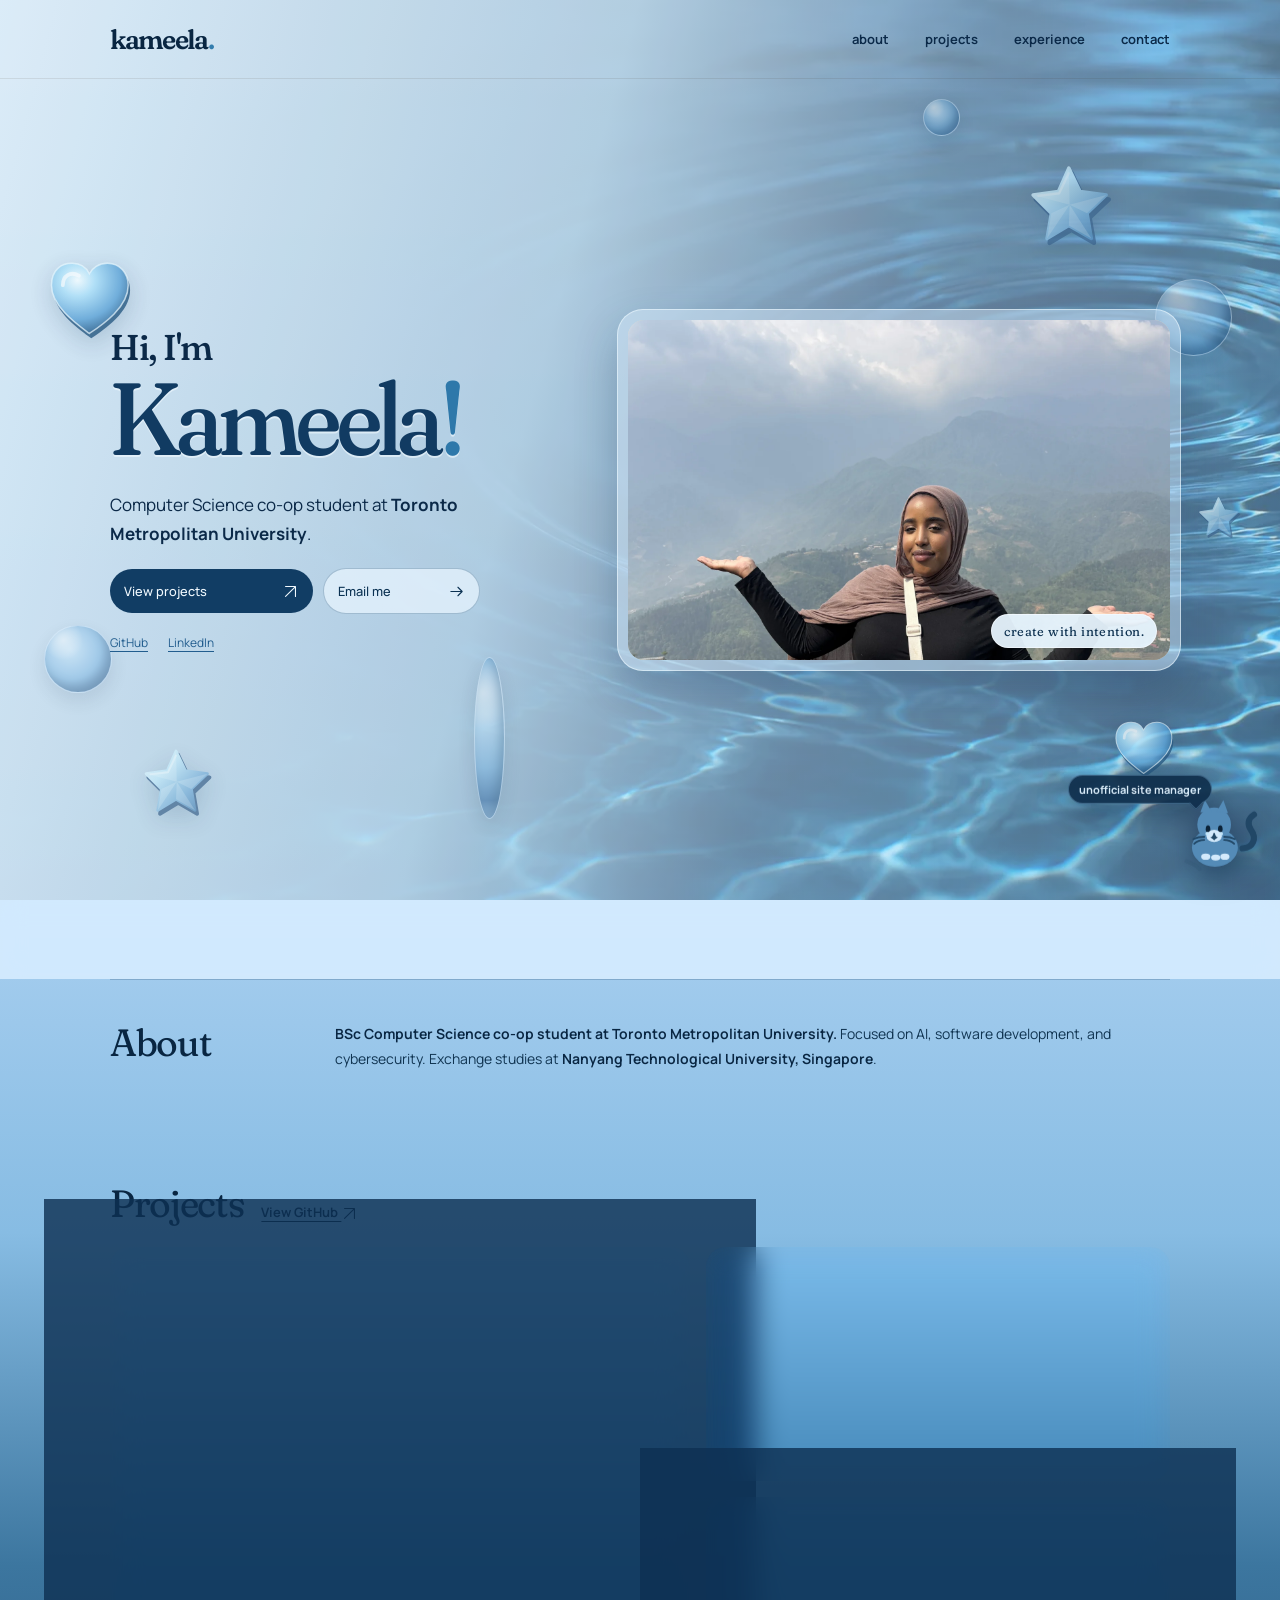
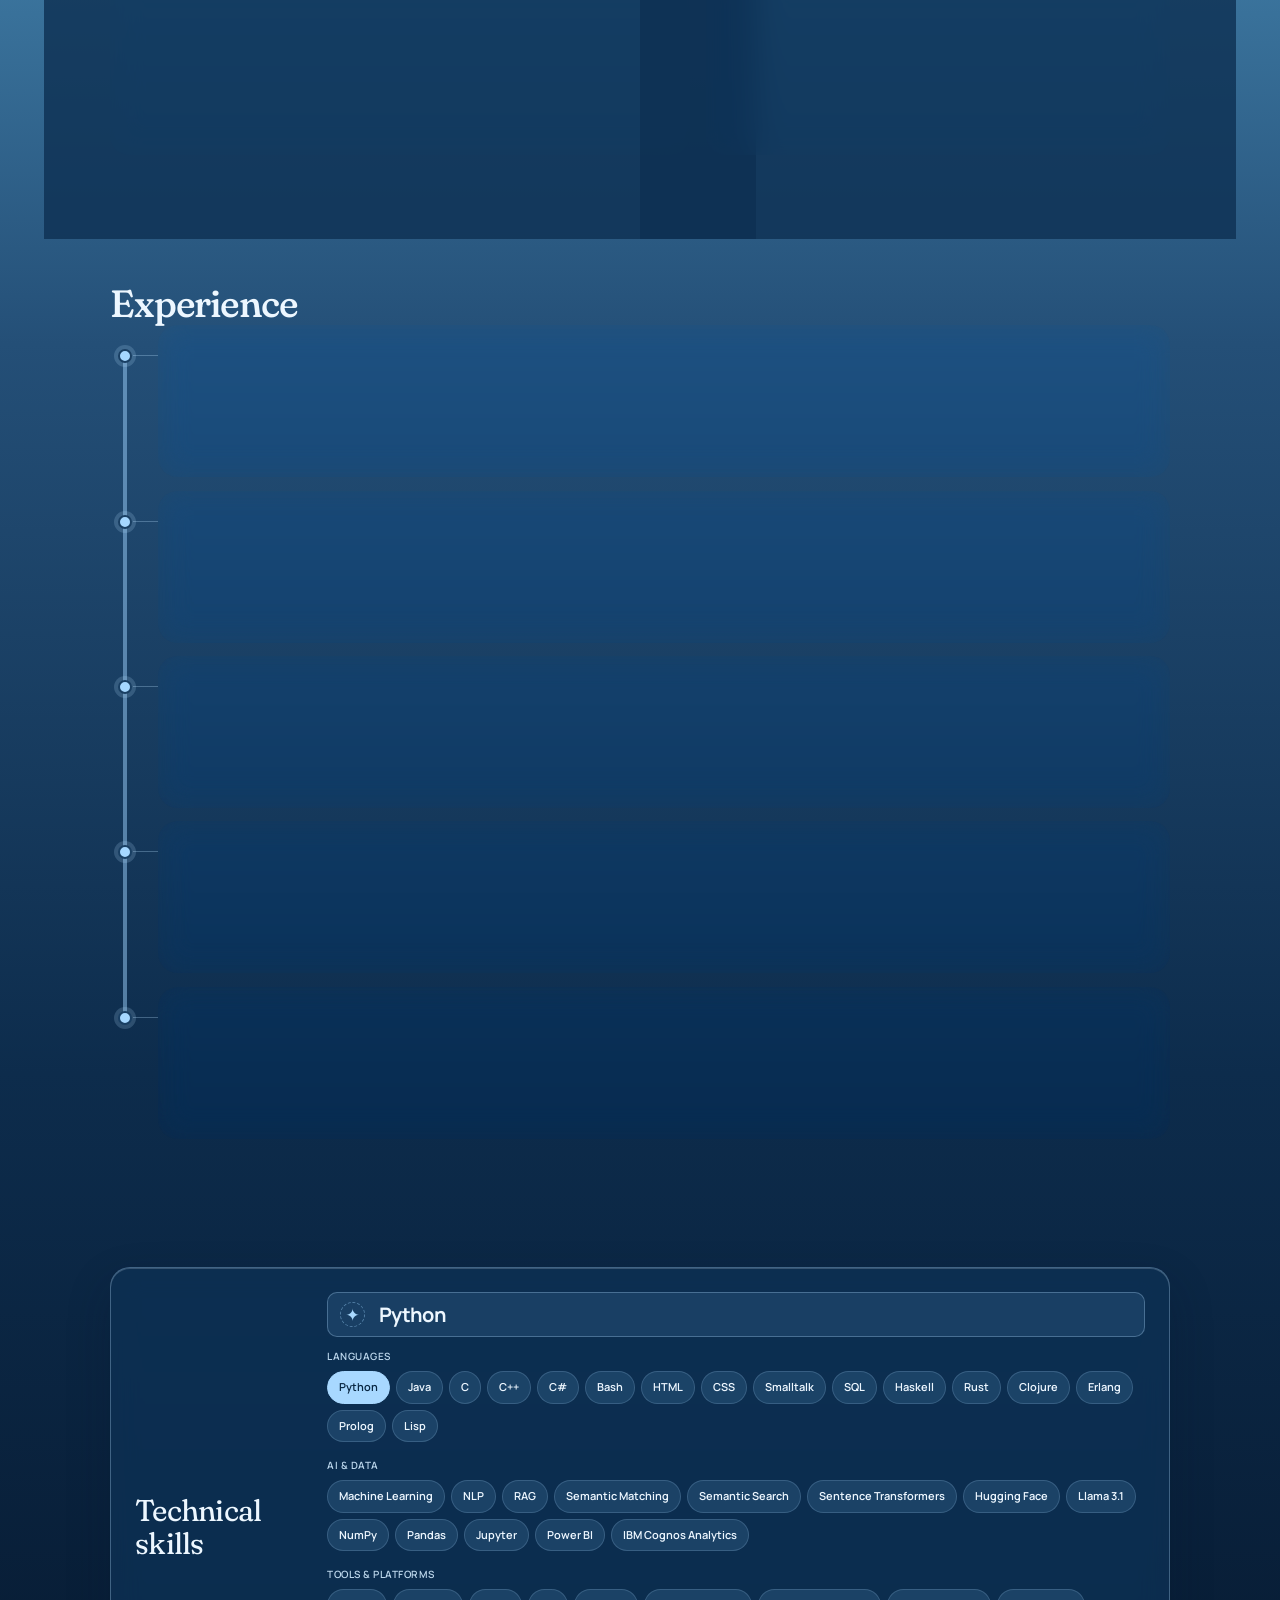
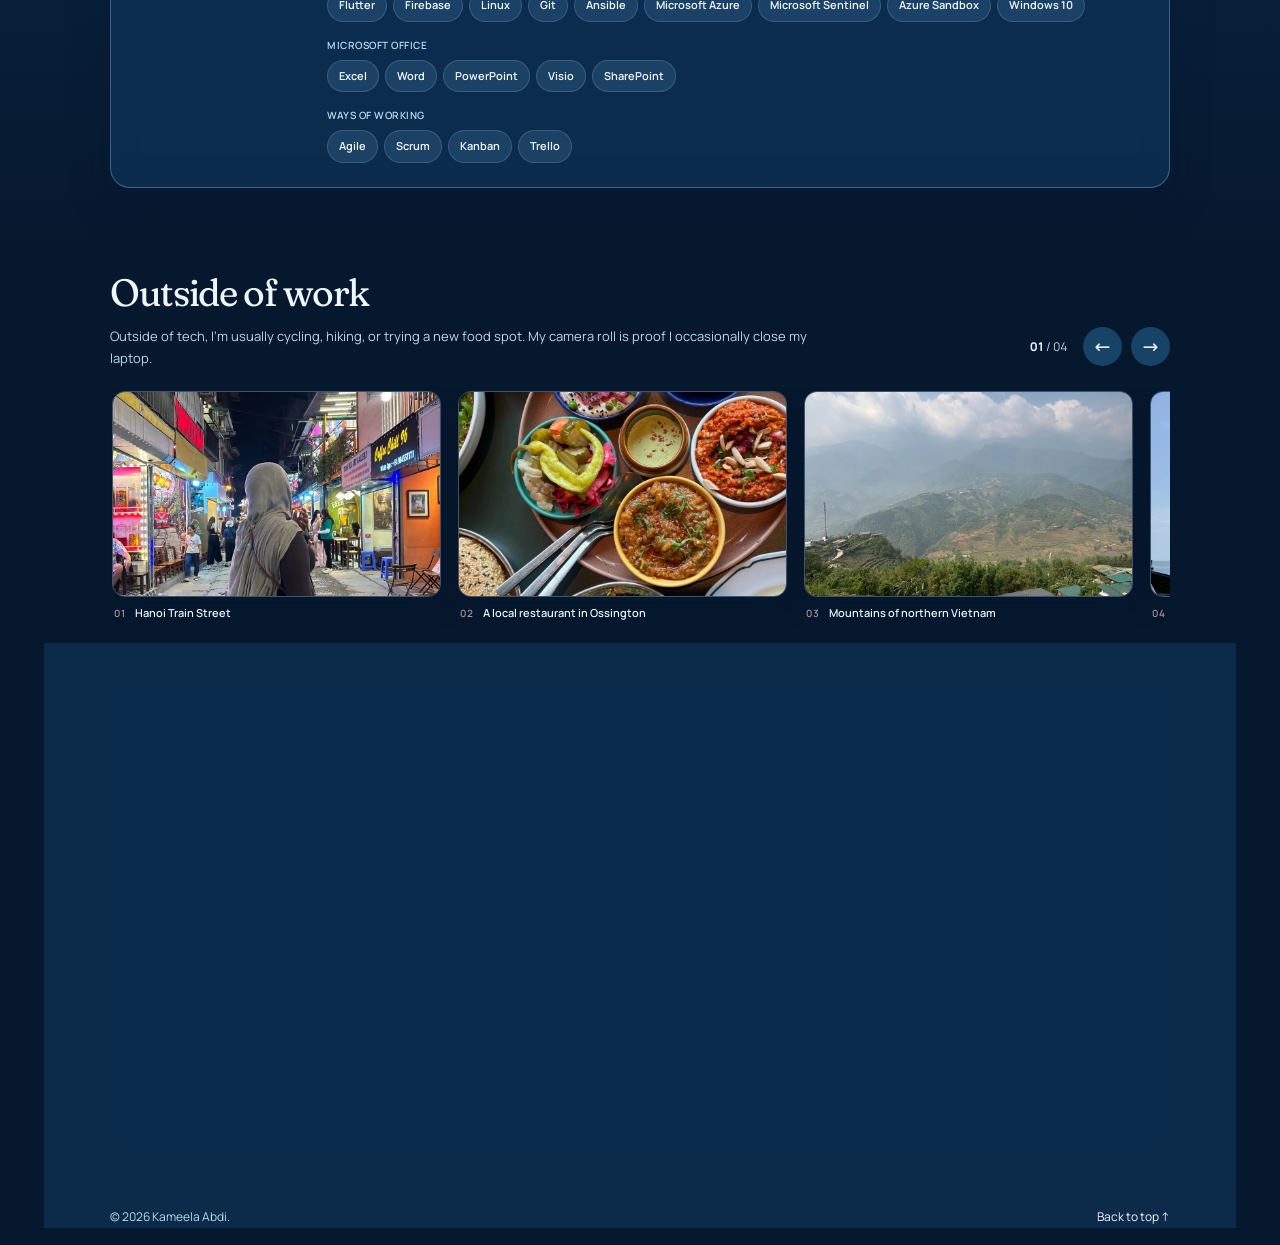
==== commit d35684f0: "Create a light-to-deep blue ocean as the portfolio scrolls" ====
--- a/index.html
+++ b/index.html
@@ -4,7 +4,7 @@
 <head>
 <meta charset="utf-8"/>
 <meta content="width=device-width, initial-scale=1.0" name="viewport"/>
-<meta content="#f6f0e6" name="theme-color"/>
+<meta content="#dceffc" name="theme-color"/>
 <meta content="Kameela Abdi is a Computer Science co-op student building thoughtful technology across AI, software, and cybersecurity." name="description"/>
 <title>Kameela Abdi — Portfolio</title>
 <style>
@@ -1255,33 +1255,32 @@
 <link rel="preload" href="fonts/manrope-latin-wght-normal.woff2" as="font" type="font/woff2" crossorigin>
 <link rel="preload" href="fonts/fraunces-latin-full-normal.woff2" as="font" type="font/woff2" crossorigin>
 <link rel="preload" href="images/hello-lavender.webp" as="image" type="image/webp" media="(prefers-reduced-motion: no-preference)">
-<link rel="stylesheet" href="style.css?v=olive-2">
+<link rel="stylesheet" href="style.css?v=ocean-1">
 </head>
 <body id="top">
-<!-- Ambient lava-glass scene -->
+<!-- Ocean surface and floating glass shapes -->
 <div class="ambient-scene" aria-hidden="true">
-  <span class="ambient-blob b1"></span><span class="ambient-blob b2"></span>
-  <span class="ambient-blob b3"></span><span class="ambient-blob b4"></span>
+  <span class="water-ripple"></span>
   <span class="chrome-bubble cb1"></span><span class="chrome-bubble cb2"></span>
   <span class="chrome-bubble cb3"></span><span class="chrome-bubble cb4"></span>
   <svg class="chrome-charm charm-heart h1" viewBox="0 0 100 100" aria-hidden="true" focusable="false">
     <defs>
       <radialGradient id="charmHeart1" cx=".34" cy=".24" r=".78">
-        <stop offset="0" stop-color="#fff5f1"/><stop offset=".29" stop-color="#edb6bf"/><stop offset=".72" stop-color="#c48191"/><stop offset="1" stop-color="#955565"/>
+        <stop offset="0" stop-color="#f4fdff"/><stop offset=".29" stop-color="#abdff8"/><stop offset=".72" stop-color="#5ca2d5"/><stop offset="1" stop-color="#235987"/>
       </radialGradient>
       <linearGradient id="charmStar1" x1="0" y1="0" x2="1" y2="1">
-        <stop offset="0" stop-color="#fffbe4"/><stop offset=".32" stop-color="#d2d298"/><stop offset=".69" stop-color="#94975f"/><stop offset="1" stop-color="#686b42"/>
+        <stop offset="0" stop-color="#f1fcff"/><stop offset=".32" stop-color="#c3eafa"/><stop offset=".69" stop-color="#74abd5"/><stop offset="1" stop-color="#3d73a3"/>
       </linearGradient>
       <g id="heart-shape">
-        <path d="M50 86 C38 77 10 58 10 35 C10 19 20 12 32 12 C41 12 47 17 50 23 C53 17 60 12 69 12 C82 12 91 22 91 35 C91 58 65 76 50 86Z" transform="translate(2 5)" fill="#8f5260"/>
-        <path d="M50 86 C38 77 10 58 10 35 C10 19 20 12 32 12 C41 12 47 17 50 23 C53 17 60 12 69 12 C82 12 91 22 91 35 C91 58 65 76 50 86Z" fill="url(#charmHeart1)" stroke="#fff4ed" stroke-opacity=".72" stroke-width="1.6"/>
+        <path d="M50 86 C38 77 10 58 10 35 C10 19 20 12 32 12 C41 12 47 17 50 23 C53 17 60 12 69 12 C82 12 91 22 91 35 C91 58 65 76 50 86Z" transform="translate(2 5)" fill="#285982"/>
+        <path d="M50 86 C38 77 10 58 10 35 C10 19 20 12 32 12 C41 12 47 17 50 23 C53 17 60 12 69 12 C82 12 91 22 91 35 C91 58 65 76 50 86Z" fill="url(#charmHeart1)" stroke="#ecfaff" stroke-opacity=".72" stroke-width="1.6"/>
         <path d="M22 35 C22 25 30 20 39 25" fill="none" stroke="#fff" stroke-width="4" stroke-linecap="round" opacity=".70"/>
       </g>
       <g id="star-shape" stroke-linejoin="round">
-        <path d="M48 7 61 34 91 38 69 59 74 88 48 73 23 88 28 59 7 38 36 34Z" transform="translate(3 5)" fill="#655a37" stroke="#655a37" stroke-width="5"/>
+        <path d="M48 7 61 34 91 38 69 59 74 88 48 73 23 88 28 59 7 38 36 34Z" transform="translate(3 5)" fill="#385f88" stroke="#385f88" stroke-width="5"/>
         <path d="M48 7 61 34 91 38 69 59 74 88 48 73 23 88 28 59 7 38 36 34Z" fill="url(#charmStar1)" stroke="url(#charmStar1)" stroke-width="4"/>
-        <path d="M48 7 49 49 36 34ZM91 38 49 49 69 59ZM74 88 49 49 48 73ZM23 88 49 49 28 59ZM7 38 49 49 36 34Z" fill="#fffbe6" opacity=".24"/>
-        <path d="M48 13 37 36 13 39" fill="none" stroke="#fffdf0" stroke-width="2.5" stroke-linecap="round" opacity=".68"/>
+        <path d="M48 7 49 49 36 34ZM91 38 49 49 69 59ZM74 88 49 49 48 73ZM23 88 49 49 28 59ZM7 38 49 49 36 34Z" fill="#f6fcff" opacity=".24"/>
+        <path d="M48 13 37 36 13 39" fill="none" stroke="#effbff" stroke-width="2.5" stroke-linecap="round" opacity=".68"/>
       </g>
     </defs>
     <use href="#heart-shape"/>
@@ -1291,7 +1290,7 @@
   <svg class="chrome-charm charm-star s2" viewBox="0 0 100 100" aria-hidden="true" focusable="false"><use href="#star-shape"/></svg>
   <svg class="chrome-charm charm-star s3" viewBox="0 0 100 100" aria-hidden="true" focusable="false"><use href="#star-shape"/></svg>
 </div>
-<!-- /Ambient lava-glass scene -->
+
 
 <div class="intro-destination">
 <header class="site-header">
@@ -1347,7 +1346,7 @@
 <div class="work-layout container">
 <section class="projects-section section" id="projects">
 <div class="container">
-<div class="section-header"><div><h2 class="section-title">Projects</h2></div><a href="https://github.com/kameela5" rel="noopener noreferrer" target="_blank">View GitHub ↗</a></div>
+<div class="section-header"><div><h2 class="section-title">Projects</h2></div><a href="https://github.com/kameela5" rel="noopener noreferrer" target="_blank">View GitHub <svg class="ui-arrow" viewBox="0 0 24 24" aria-hidden="true" focusable="false"><path d="M5 19 19 5M5 5h14v14"/></svg></a></div>
 <div class="projects-grid">
 <article class="project-card" tabindex="0" aria-labelledby="work-card-1-title">
 <img class="rooted-logo" src="images/rooted-logo.png" width="2000" height="2000" loading="lazy" decoding="async" alt="Rooted logo. By the people, for the people."/>
@@ -1548,24 +1547,24 @@
   <div class="cat-bubble">little scroll buddy</div>
   <svg viewBox="0 0 120 120" xmlns="http://www.w3.org/2000/svg">
     <g class="cat-tail">
-      <path d="M92 75c14-1 19-13 11-24-5-7-4-15 4-20" fill="none" stroke="#493024" stroke-linecap="round" stroke-width="8"/>
+      <path d="M92 75c14-1 19-13 11-24-5-7-4-15 4-20" fill="none" stroke="#214766" stroke-linecap="round" stroke-width="8"/>
     </g>
     <g class="cat-body">
-      <ellipse cx="56" cy="74" rx="30" ry="25" fill="#505832"/>
-      <circle cx="55" cy="44" r="22" fill="#505832"/>
-      <path d="M37 28 43 12 52 28" fill="#505832"/>
-      <path d="M58 28 67 12 73 29" fill="#505832"/>
-      <ellipse cx="47" cy="50" rx="3" ry="5" fill="#1a130e" class="cat-face"/>
-      <ellipse cx="63" cy="50" rx="3" ry="5" fill="#1a130e" class="cat-face"/>
-      <ellipse cx="55" cy="59" rx="10" ry="8" fill="#efd9de"/>
-      <path d="M54 55c0 3-2 5-4 6 2 1 4 2 5 4 1-2 3-3 5-4-2-1-4-3-4-6z" fill="#493024"/>
-      <path d="M42 60c-6 0-10 1-14 3M42 64c-6 0-10 2-13 5M68 60c6 0 10 1 14 3M68 64c6 0 10 2 13 5" fill="none" stroke="#493024" stroke-linecap="round" stroke-width="2.4"/>
-      <circle cx="46" cy="56" r="2.5" fill="#e7b7bd" opacity=".95"/>
-      <circle cx="64" cy="56" r="2.5" fill="#e7b7bd" opacity=".95"/>
-      <ellipse cx="44" cy="86" rx="6" ry="4" fill="#efd9de"/>
-      <ellipse cx="57" cy="87" rx="6" ry="4" fill="#efd9de"/>
-      <ellipse cx="69" cy="86" rx="6" ry="4" fill="#efd9de"/>
-      <path d="M19 92c6 2 12 5 17 10" fill="none" stroke="#493024" stroke-linecap="round" stroke-width="5" opacity=".15"/>
+      <ellipse cx="56" cy="74" rx="30" ry="25" fill="#548bb7"/>
+      <circle cx="55" cy="44" r="22" fill="#548bb7"/>
+      <path d="M37 28 43 12 52 28" fill="#548bb7"/>
+      <path d="M58 28 67 12 73 29" fill="#548bb7"/>
+      <ellipse cx="47" cy="50" rx="3" ry="5" fill="#0c2338" class="cat-face"/>
+      <ellipse cx="63" cy="50" rx="3" ry="5" fill="#0c2338" class="cat-face"/>
+      <ellipse cx="55" cy="59" rx="10" ry="8" fill="#d3e9fb"/>
+      <path d="M54 55c0 3-2 5-4 6 2 1 4 2 5 4 1-2 3-3 5-4-2-1-4-3-4-6z" fill="#214766"/>
+      <path d="M42 60c-6 0-10 1-14 3M42 64c-6 0-10 2-13 5M68 60c6 0 10 1 14 3M68 64c6 0 10 2 13 5" fill="none" stroke="#214766" stroke-linecap="round" stroke-width="2.4"/>
+      <circle cx="46" cy="56" r="2.5" fill="#c6e8fc" opacity=".95"/>
+      <circle cx="64" cy="56" r="2.5" fill="#c6e8fc" opacity=".95"/>
+      <ellipse cx="44" cy="86" rx="6" ry="4" fill="#d3e9fb"/>
+      <ellipse cx="57" cy="87" rx="6" ry="4" fill="#d3e9fb"/>
+      <ellipse cx="69" cy="86" rx="6" ry="4" fill="#d3e9fb"/>
+      <path d="M19 92c6 2 12 5 17 10" fill="none" stroke="#214766" stroke-linecap="round" stroke-width="5" opacity=".15"/>
     </g>
   </svg>
 </div>
@@ -1737,6 +1736,6 @@
 
 </script>
 <script src="journey.js?v=fun-16"></script>
-<script src="playful-motion.js"></script>
+<script src="playful-motion.js?v=ocean-1"></script>
 </body>
 </html>
--- a/style.css
+++ b/style.css
@@ -431,69 +431,321 @@
 }
 
 
-/* Warm paper, ink-like text and a blush mat behind the portrait. */
-:root { --portfolio-paper:#f8f2e9; --portfolio-card:#fffaf3; --portfolio-rule:#dbcebc; }
-body { background:var(--portfolio-paper) !important; }
-.ambient-scene { background:var(--portfolio-paper); }
-.ambient-scene::after,
-.ambient-scene .ambient-blob { display:none; }
-.ambient-scene .chrome-bubble { opacity:.42; }
-.ambient-scene .charm-star { opacity:.62; }
-.ambient-scene .charm-heart { opacity:.84; }
-
-body > .site-header { background:var(--portfolio-paper); border-color:var(--portfolio-rule); backdrop-filter:none; }
-.site-header .nav a { color:var(--ink); font-weight:600; }
-.intro-destination .intro-small { font-style:normal; font-weight:500; letter-spacing:-.035em; }
-.intro-destination .intro-title { margin-bottom:20px; }
-.intro-destination .hero-lead { color:var(--ink); }
+/* Light at the surface, with deeper blues farther down the page. */
+:root {
+  --ocean-light: #dcefff;
+  --ocean-floor: #06182e;
+  --ocean-navy: #082642;
+  --ocean-ink: #edf7ff;
+  --ocean-muted: #bdd8ed;
+  --ocean-link: #a9d9ff;
+  --ocean-rule: #b8e0ff4d;
+  --ocean-glass: #123758f2;
+  --ocean-glass-raised: #19466a;
+  --ocean-shadow: 0 18px 44px #02142a3b, inset 0 1px 0 #e5f5ff32;
+}
+
+body#top {
+  --ink: var(--ocean-ink);
+  --deep: var(--ocean-ink);
+  --muted: var(--ocean-muted);
+  --blue: var(--ocean-link);
+  --sage: var(--ocean-link);
+  --line: var(--ocean-rule);
+  color: var(--ink);
+  background: linear-gradient(
+    180deg,
+    #e3f3ff 0,
+    #b6dcf7 60vh,
+    #a1cbed 108vh,
+    #87bce3 137vh,
+    #3c769f 174vh,
+    #244f77 216vh,
+    #0d2c4c 297vh,
+    var(--ocean-floor) 385vh
+  ) !important;
+}
+
+body#top ::selection { background: #9ed5ff; color: var(--ocean-navy); }
+
+.ambient-scene { background: transparent; }
+
+.ambient-scene::before,
+.ambient-scene::after {
+  content: '';
+  position: absolute;
+  inset: 0;
+  z-index: -1;
+  filter: none;
+  animation: none;
+  background-size: cover;
+  background-repeat: no-repeat;
+}
+
+.ambient-scene::before {
+  background-image:
+    linear-gradient(105deg, #e2f3fff7 0%, #cae8fcdb 42%, #b8dcfa8a 64%, #9ecef658),
+    url("images/ocean-puddle.webp");
+  background-position: center, 67% center;
+  opacity: clamp(0, calc(.92 - var(--water-depth, 0) * 1.35), .92);
+}
+
+.ambient-scene::after {
+  background-image:
+    linear-gradient(138deg, #123b6559, #06182ee0),
+    url("images/ocean-depth.webp");
+  background-position: center;
+  opacity: calc(var(--water-depth, 0) * .84);
+}
+
+.ambient-scene .ambient-blob { display: none; }
+.ambient-scene .chrome-charm { filter: drop-shadow(0 7px 12px #04264d35); }
+.ambient-scene .charm-heart { opacity: .82; }
+.ambient-scene .charm-star { opacity: .69; }
+
+.ambient-scene .chrome-bubble {
+  opacity: .48;
+  border-color: #e6f3ffbb;
+  background:
+    radial-gradient(circle at 28% 22%, #f3fbff 1%, transparent 28%),
+    radial-gradient(circle at 38% 35%, #d2eeff, #77b4e2 51%, #2b64a0 82%, #a4d1ff);
+  box-shadow: inset -4px -6px 10px #07315770, 0 8px 20px #06172e35;
+}
+
+.intro-destination,
+#portfolio > .about-section,
+.work-layout > #projects > .container > .section-header {
+  --ink: #0b2948;
+  --deep: #092642;
+  --muted: #103451;
+  --blue: #225d8e;
+  --sage: #286998;
+}
+
+.intro-destination .intro-small { font-style: normal; font-weight: 500; letter-spacing: -.035em; }
+.intro-destination .intro-title { margin-bottom: 20px; }
+.intro-destination .intro-script { color: #113b62; text-shadow: 0 2px 0 #f2faff99; }
+.intro-destination .intro-dot { color: #2e78aa; }
+.intro-destination .hero-lead { color: var(--ink); }
+.intro-destination .intro-links { margin-top: 20px; }
+.intro-links a { text-decoration-color: currentColor; }
+
+body#top > .site-header {
+  --deep: var(--ocean-navy);
+  --ink: var(--ocean-navy);
+  background: #d9eefff5;
+  border-color: #21487032;
+  backdrop-filter: none;
+}
+
+.site-header .nav a { color: var(--ink); font-weight: 650; }
+.site-header .nav a:is(:hover, :focus-visible) { color: #245f90; font-weight: 650; }
+.site-header .nav a::after { height: 2px; background: #327fb9; }
+.site-header .logo span { color: #337dae; }
+
 .intro-destination .art-frame::before {
-  content:'';
-  position:absolute;
-  z-index:-1;
-  inset:12px -9px -10px 12px;
-  border-radius:14px;
-  background:#edd7d5;
-}
-.intro-destination .art-spark { display:none; }
-.intro-destination .intro-links { margin-top:20px; }
+  content: '';
+  position: absolute;
+  z-index: -1;
+  inset: -11px -11px -11px -11px;
+  border: 1px solid #eff9ff90;
+  border-radius: 26px;
+  background: #dcefff6e;
+  box-shadow: 0 20px 42px #123a6340;
+}
+
+.intro-destination .art-spark { display: none; }
+.intro-destination .hero-photo,
+.intro-destination .art-frame:hover .hero-photo { box-shadow: none; }
+.intro-destination .hero-photo img { border-color: #f3fbff80; }
+
+.intro-destination .art-caption {
+  color: #113453;
+  background: #e8f6fff0;
+  border: 1px solid #f7fbffac;
+  font-style: normal;
+}
+
 @media (max-width:690px) {
-  .intro-destination .art-frame::before { inset:8px 3% -8px; }
-  .intro-destination .intro-title { margin-bottom:14px; }
+  .ambient-scene::before { background-position: center, 69% center; }
+  .intro-destination .art-frame::before { inset: -6px 3% -6px; border-radius: 20px; }
+  .intro-destination .intro-title { margin-bottom: 14px; }
 }
 
 #portfolio > .about-section,
 .work-layout > .section,
-#portfolio > .skills-section { border-top:1px solid var(--portfolio-rule); }
-.work-layout > .section { padding-block:clamp(30px,5vw,64px); }
-#portfolio > .skills-section { padding-top:clamp(30px,5vw,64px); }
+#portfolio > .skills-section { border-top: 1px solid var(--ocean-rule); }
+#portfolio > .about-section { border-top: 1px solid #21487040 !important; }
+.work-layout > .section { padding-block: clamp(30px, 5vw, 64px); }
+#portfolio > .skills-section { padding-top: clamp(30px, 5vw, 64px); }
 main > .section::before,
-main > .contact-section::before { content:none; }
+main > .contact-section::before { content: none; }
+
 .work-layout .project-card,
 .work-layout .journey-card,
 #portfolio .skill-panel,
 #portfolio .contact-panel.has-form {
-  background:var(--portfolio-card);
-  border:1px solid var(--portfolio-rule);
-  border-radius:16px;
-  box-shadow:none;
-  backdrop-filter:none;
-  -webkit-backdrop-filter:none;
-}
-.work-layout .project-card:is(:hover,:focus-within),
-.work-layout .journey-card:is(:hover,:focus-within),
-#portfolio .skill-panel:is(:hover,:focus-within),
-#portfolio .contact-panel.has-form:is(:hover,:focus-within) {
-  background:var(--portfolio-card) !important;
-  border-color:var(--portfolio-rule) !important;
-  box-shadow:none !important;
-  transform:none !important;
-}
-.work-layout .project-card .tag { background:#e6e9d7; color:#3d482b; }
+  background: var(--ocean-glass);
+  border: 1px solid var(--ocean-rule);
+  border-radius: 20px;
+  box-shadow: var(--ocean-shadow);
+  backdrop-filter: none;
+  -webkit-backdrop-filter: none;
+}
+
+@supports ((backdrop-filter: blur(12px)) or (-webkit-backdrop-filter: blur(12px))) {
+  body#top > .site-header {
+    background: #d9eeffdc;
+    -webkit-backdrop-filter: blur(12px) saturate(1.18);
+    backdrop-filter: blur(12px) saturate(1.18);
+  }
+
+  .work-layout .project-card,
+  .work-layout .journey-card,
+  #portfolio .skill-panel,
+  #portfolio .contact-panel.has-form {
+    background: #0e3153cf;
+    -webkit-backdrop-filter: blur(15px) saturate(1.2);
+    backdrop-filter: blur(15px) saturate(1.2);
+  }
+}
+
+.work-layout .project-card:is(:hover, :focus-within),
+.work-layout .journey-card:is(:hover, :focus-within),
+#portfolio .skill-panel:is(:hover, :focus-within),
+#portfolio .contact-panel.has-form:is(:hover, :focus-within) {
+  background: var(--ocean-glass-raised) !important;
+  border-color: #b9e2ff9c !important;
+  box-shadow: var(--ocean-shadow) !important;
+  transform: none !important;
+}
+
+.work-layout .project-card:is(:hover, :focus-within) h3,
+.work-layout .journey-card:is(:hover, :focus-within) h3,
+#portfolio .contact-panel:is(:hover, :focus-within) h2 { color: var(--ocean-ink); }
+.work-layout .project-card .tag,
+.work-layout .project-card .tag:hover {
+  color: #d8edff !important;
+  background: #aad9ff20 !important;
+}
+.work-layout .rooted-logo { border-radius: 10px; }
+.work-layout > #experience .journey-date { color: var(--ocean-muted); }
+.work-layout > #experience .journey-year {
+  color: var(--ocean-ink);
+  background: #a4d1f930;
+  font-variant-numeric: tabular-nums;
+}
+.journey-section .journey-list::before {
+  background: #9dd0fa7d;
+  box-shadow: none;
+  animation: none;
+}
+.journey-section .journey-stop::before {
+  border-color: #193f63;
+  background: #a5d7ff;
+  box-shadow: 0 0 0 4px #b4ddff30;
+}
+.journey-section .journey-stop::after { background: var(--ocean-rule); }
+
 #portfolio .skill-feature,
-#portfolio .skill-feature:hover { background:#f0e5d8 !important; }
+#portfolio .skill-feature:hover {
+  border-color: var(--ocean-rule);
+  background: #75b8ed20 !important;
+}
+#portfolio .skill-spinner {
+  color: var(--ocean-link);
+  border-color: #a2d6ff6e;
+}
+#portfolio .skill-chip {
+  color: var(--ocean-ink);
+  border-color: #aedaff30;
+  background: #79bae626;
+}
+#portfolio .skill-chip:is(.is-active, :hover, :focus-visible) {
+  color: #082642 !important;
+  border-color: #a8d8ff !important;
+  background: #a8d8ff !important;
+  box-shadow: none;
+  transform: none;
+}
+
+#portfolio .offline-slide img,
+#portfolio .offline-slide:is(:hover, :focus-within) img {
+  border-color: var(--ocean-rule) !important;
+  box-shadow: 0 10px 26px #03142947 !important;
+  filter: none !important;
+  transform: none;
+}
+#portfolio .offline-slide figcaption,
+#portfolio .offline-slide:is(:hover, :focus-within) figcaption { color: var(--ocean-ink); }
+#portfolio .offline-arrow { color: var(--ocean-ink); background: #174367; }
+#portfolio .offline-arrow:is(:hover, :focus-visible) { color: var(--ocean-navy); background: #b0dfff; }
+
 #portfolio .form-field input,
-#portfolio .form-field textarea { background:#fffdf8; }
+#portfolio .form-field textarea {
+  background: #092944;
+  border-color: #b2daf76e;
+  color: var(--ocean-ink);
+  color-scheme: dark;
+}
+#portfolio .form-field :is(input, textarea)::placeholder { color: #b1cbdf; }
+#portfolio .form-field :is(input, textarea):focus { border-color: #a5d8ff; }
+#portfolio .contact-email { text-decoration-color: currentColor; }
+
 .btn-primary,
-.intro-destination .btn-primary { background:#505832; }
-.btn-primary:is(:hover,:focus-visible),
-.intro-destination .btn-primary:is(:hover,:focus-visible) { background:#3f4728; }
+.intro-destination .btn-primary {
+  color: #072642;
+  background: #a9d9ff;
+}
+.intro-destination .btn-primary { color: #f2faff; background: #113d64; }
+.btn-primary:is(:hover, :focus-visible) { color: #072642; background: #cbeaff; }
+.intro-destination .btn-primary:is(:hover, :focus-visible) { color: #f5fcff; background: #215880; }
+.intro-destination .btn-secondary {
+  color: #0a3152;
+  background: #e9f6ffb8;
+  border-color: #1c4d764d;
+}
+.intro-destination .btn-secondary:is(:hover, :focus-visible) {
+  color: #0a3152;
+  background: #f1f9ff;
+  border-color: #4177a2;
+}
+.btn:is(:hover, :focus-visible),
+#portfolio .offline-arrow:is(:hover, :focus-visible) { box-shadow: 0 0 0 2px #86c2f055; }
+body#top :focus-visible { outline-color: #9ad5ff; }
+.intro-destination :focus-visible,
+body#top > .site-header :focus-visible { outline-color: #13578c; }
+
+.floating-cat { filter: drop-shadow(0 8px 14px #021a3980); }
+.floating-cat .cat-bubble { color: #e4f4ff; background: #102f4c; border-color: #9bd4ff53; }
+.floating-cat .cat-bubble::after { border-color: #9bd4ff53; }
+body#top .footer-inner { color: var(--ocean-muted); }
+
+@media (prefers-reduced-motion: no-preference) {
+  .welcome {
+    background: radial-gradient(ellipse at 50% 44%, #e8f7ff, #c2e1f7 55%, #9bcced);
+  }
+  .welcome-word { filter: hue-rotate(327deg) saturate(.75) drop-shadow(0 12px 12px #1e4c7861); }
+}
+
+.ambient-scene .water-ripple {
+  position: absolute;
+  z-index: 1;
+  width: clamp(110px, 19vw, 250px);
+  aspect-ratio: 2.2 / 1;
+  pointer-events: none;
+  border: 1.5px solid #d6f7ffb8;
+  border-radius: 50%;
+  box-shadow: 0 2px 5px #0b4b7666, inset 0 2px 4px #deefff80;
+  opacity: 0;
+}
+.water-ripple::before {
+  content: '';
+  position: absolute;
+  inset: 14%;
+  border: 1px solid #a7deff9c;
+  border-radius: 50%;
+}
+@media (prefers-reduced-motion: reduce) {
+  .ambient-scene .water-ripple { display: none; }
+}
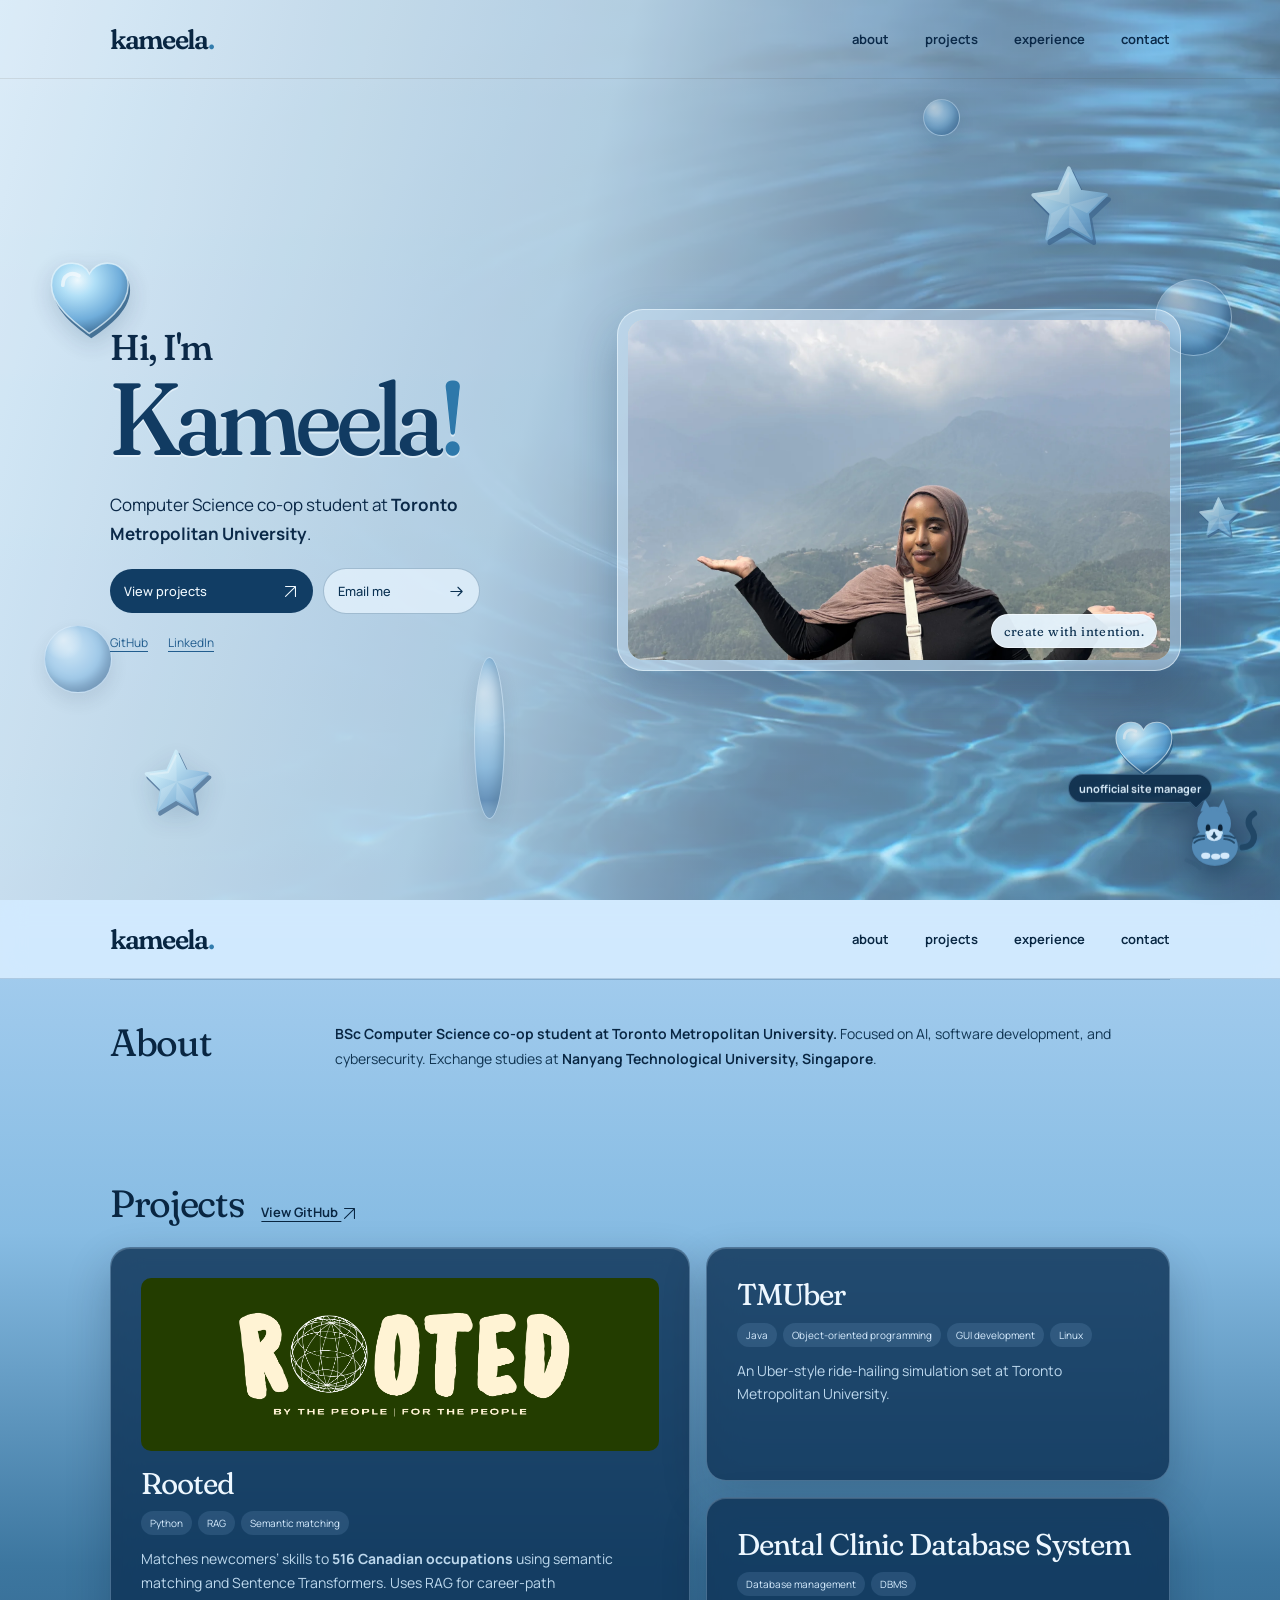
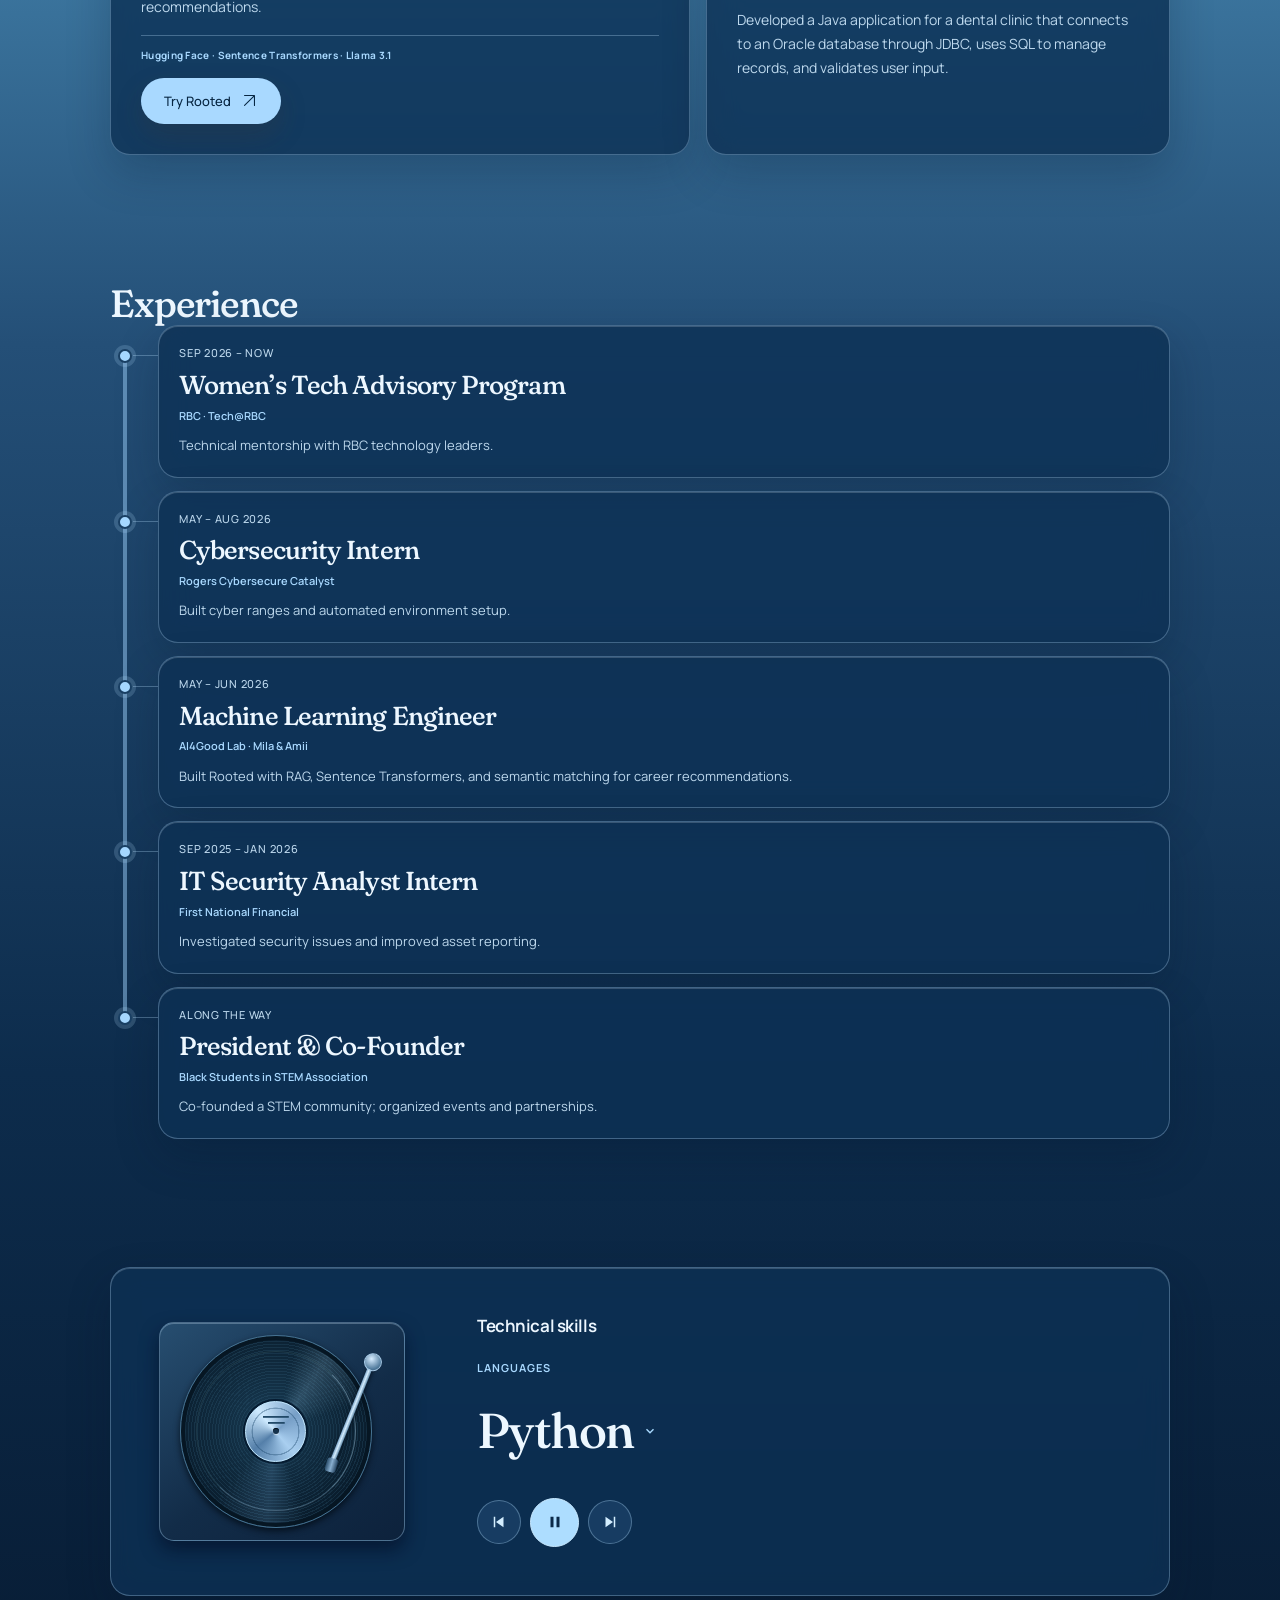
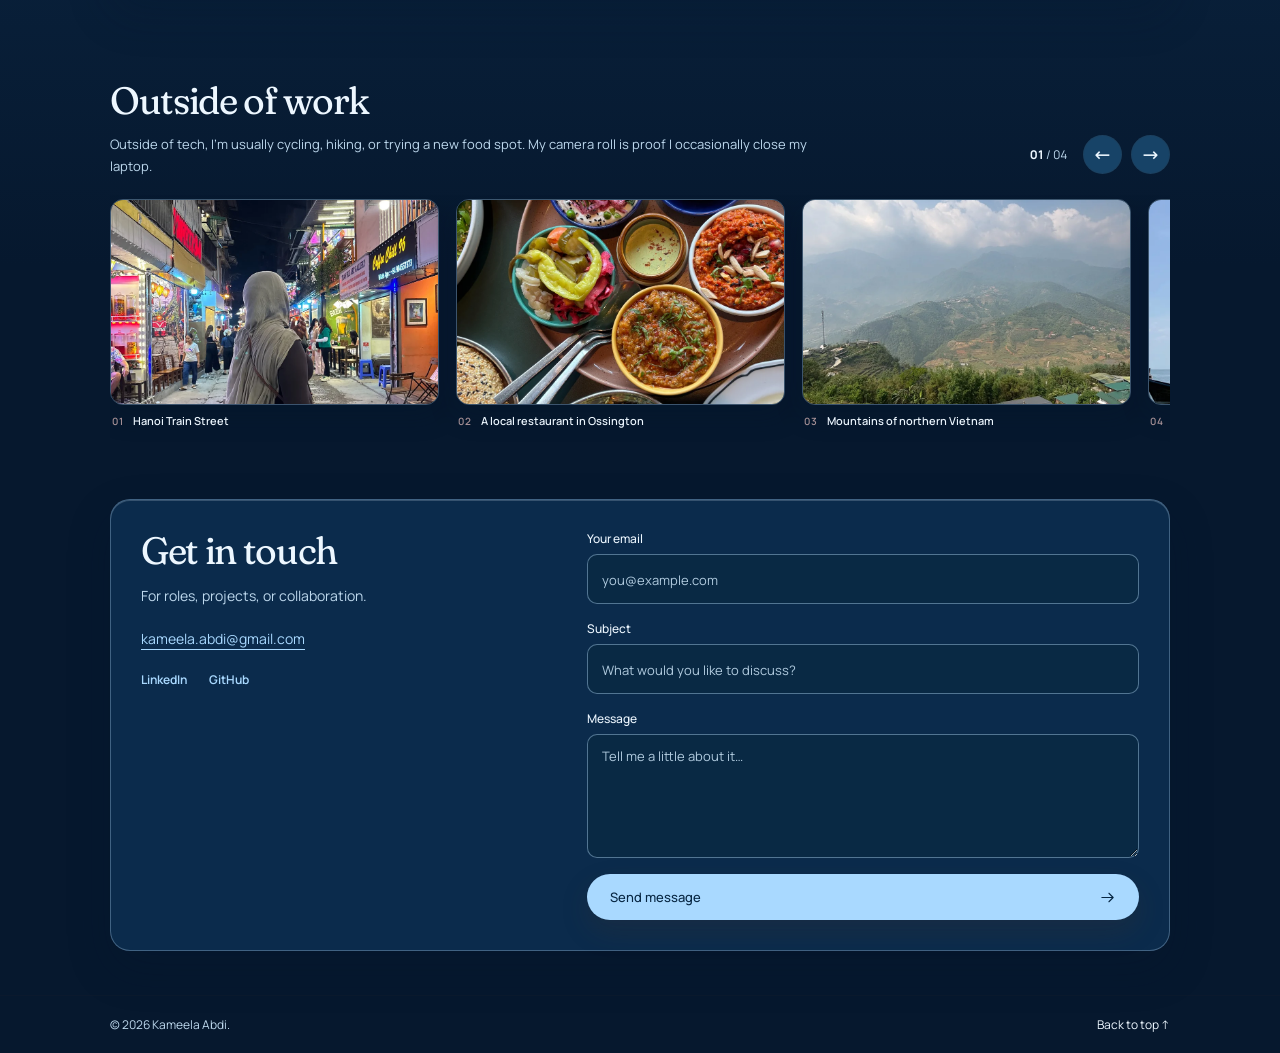
==== commit cb43146c: "Feature portfolio skills one at a time on a spinning vinyl player" ====
--- a/index.html
+++ b/index.html
@@ -110,10 +110,6 @@
     .timeline-company { font-size:13px; color:var(--blue); font-weight:620; margin-bottom:8px; }
     .timeline-item p { font-size:13px; line-height:1.75; color:var(--muted); margin:0; }
     .skills-section { padding-top:0; }
-    .skill-panel { padding:40px; background:#f1ebec; border-radius:23px; display:grid; grid-template-columns:240px 1fr; gap:32px; align-items:start; }
-    .skill-panel h2 { margin:0; font-size:29px; line-height:1.2; letter-spacing:-.04em; color:var(--deep); }
-    .skills-list { display:flex; flex-wrap:wrap; gap:9px; }
-    .skills-list span { background:rgba(255,255,255,.75); border:1px solid rgba(81,62,46,.06); color:#7a6a5c; padding:10px 14px; border-radius:100px; font-size:12px; font-weight:560; }
     .contact-section { padding-bottom:100px; }
     .contact-panel { text-align:center; border-radius:25px; padding:80px 25px; background:linear-gradient(140deg,#f1e0e4,#e8d5da 58%,#f8eef0); border:1px solid rgba(81,62,46,.07); }
     .contact-panel .section-title { font-size:clamp(42px,5.2vw,65px); }
@@ -158,7 +154,6 @@
       h1 { font-size:clamp(51px,7vw,75px); }
       .nav { gap:20px; }
       .experience-grid { gap:30px; }
-      .skill-panel { grid-template-columns:180px 1fr; }
     }
     @media(max-width:690px) {
       .container { width:min(100% - 36px,540px); }
@@ -179,8 +174,6 @@
       .timeline { margin-top:31px; }
       .timeline-item { grid-template-columns:97px 1fr; gap:12px; }
       .skills-section { padding-top:0; }
-      .skill-panel { display:block; padding:26px; }
-      .skill-panel h2 { margin-bottom:21px; }
       .contact-panel { padding:58px 18px; }
       .footer-inner { flex-direction:column; text-align:center; }
     }
@@ -348,14 +341,14 @@
       backdrop-filter: blur(20px);
       border-bottom: 1px solid rgba(73,48,36,.10);
     }
-    .pill-link, .btn-secondary, .project-card, .contact-panel, .skill-panel, .timeline-item, .offline-slide img {
+    .pill-link, .btn-secondary, .project-card, .contact-panel, .timeline-item, .offline-slide img {
       box-shadow: 0 10px 28px rgba(73,48,36,.06);
     }
     .about-section, .projects-section, .offline-section, .contact-panel {
       background: rgba(255,255,255,.34);
       backdrop-filter: blur(8px);
     }
-    .project-card, .skill-panel, .timeline-item, .contact-panel, .offline-arrow {
+    .project-card, .timeline-item, .contact-panel, .offline-arrow {
       background: rgba(255,255,255,.62);
       border-color: rgba(73,48,36,.10);
     }
@@ -436,7 +429,7 @@
     .section { padding-block: 86px; }
     .skills-section { padding-top: 12px; }
     .offline-section { padding-block: 84px 90px; }
-    .project-card, .skill-panel, .contact-panel {
+    .project-card, .contact-panel {
       background: rgba(255,255,255,.50);
       border: 1px solid rgba(255,255,255,.65);
       box-shadow: 0 12px 42px rgba(73,48,36,.045);
@@ -445,7 +438,7 @@
     }
     .project-card:hover { box-shadow: 0 20px 46px rgba(73,48,36,.09); }
     .timeline-item { box-shadow: none; border-bottom: 1px solid rgba(73,48,36,.09); }
-    .skill-panel { border-radius: 22px; }
+
     .contact-panel {
       background: linear-gradient(128deg, rgba(255,255,255,.54), rgba(231,183,189,.16) 49%, rgba(186,192,146,.17));
       border-radius: 24px;
@@ -568,11 +561,10 @@
     }
     main > .section:hover::before, main > .section:focus-within::before,
     main > .contact-section:hover::before, main > .contact-section:focus-within::before { opacity:1; }
-    .project-card, .skill-panel, .contact-panel, .small-facts span, .tag, .offline-slide img {
+    .project-card, .contact-panel, .small-facts span, .tag, .offline-slide img {
       transition: background .32s ease, box-shadow .32s ease, filter .32s ease, border-color .32s ease, transform .32s ease;
     }
     .project-card:hover, .project-card:focus-within,
-    .skill-panel:hover, .skill-panel:focus-within,
     .contact-panel:hover, .contact-panel:focus-within {
       background:rgba(232,214,219,.68);
       box-shadow:0 17px 42px rgba(73,48,36,.09);
@@ -590,61 +582,12 @@
     .offline-slide figcaption { transition:color .3s ease; }
     .offline-slide:hover figcaption { color:var(--black-cherry); }
 
-    /* Living skills display: rotates the featured technology and softly highlights the corresponding chip. */
-    .skill-panel { align-items:center; }
-    .skills-motion { display:flex; flex-direction:column; gap:20px; min-width:0; }
-    .skill-feature {
-      display:flex; align-items:center; gap:14px; min-height:72px; padding:12px 16px;
-      border-radius:17px;
-      background:linear-gradient(118deg,rgba(186,192,146,.32),rgba(231,183,189,.36));
-      border:1px solid rgba(80,88,50,.1);
-      color:var(--deep);
-      transition:background .35s ease;
-    }
-    .skill-feature:hover { background:linear-gradient(118deg,rgba(186,192,146,.45),rgba(231,183,189,.57)); }
-    .skill-spinner {
-      width:41px; height:41px; flex:none; display:grid; place-items:center;
-      border:1.5px dashed rgba(80,88,50,.52); border-radius:50%;
-      animation:skill-orbit 12s linear infinite; font-size:23px; color:#505832;
-    }
-    .skill-spinner span { animation:skill-orbit 12s linear infinite reverse; }
-    .skill-feature-name {
-      display:block; font-size:clamp(18px,2.1vw,26px); font-weight:710; letter-spacing:-.045em;
-      transform-origin:50% 50%;
-    }
-    .skill-feature-name.flip-in { animation: skill-switch .48s cubic-bezier(.2,.8,.2,1); }
-    .skill-feature-hint { font-size:11px; letter-spacing:.02em; color:var(--muted); margin-left:auto; white-space:nowrap; }
-    @keyframes skill-orbit { to { transform:rotate(360deg); } }
-    @keyframes skill-switch { from { opacity:.18; transform:rotateX(48deg) translateY(8px); } to {opacity:1;transform:rotateX(0) translateY(0);} }
-    .skills-list .skill-chip {
-      appearance:none; -webkit-appearance:none; font-family:inherit;
-      cursor:pointer; text-align:center;
-      border:1px solid rgba(80,88,50,.09);
-      color:#6b5a4c; background:rgba(255,255,255,.6);
-      padding:10px 14px; border-radius:999px; font-size:12px; font-weight:620;
-      transition:background .28s ease,color .28s ease,transform .28s ease,border-color .28s ease;
-    }
-    .skills-list .skill-chip:hover, .skills-list .skill-chip:focus-visible {
-      background:#e7b7bd; border-color:#505832; color:#493024;
-      transform:translateY(-2px);
-    }
-    .skills-list .skill-chip.is-active {
-      background:linear-gradient(120deg,#505832,#493024);
-      color:white; border-color:#505832;
-      box-shadow:0 5px 17px rgba(73,48,36,.18);
-    }
-    .skills-list .skill-chip.is-active:hover { background:#6d533e; color:#fff; }
     @media (max-width:690px) {
-      .skill-panel { padding:26px 21px; }
-      .skill-feature { gap:11px; min-height:65px; padding:10px 12px; }
-      .skill-feature-name { font-size:21px; }
-      .skill-feature-hint {display:none;}
       .timeline-item, .timeline-item:first-child {margin:0 -9px; padding:17px 9px;}
       .timeline-item:hover {transform:none;}
       .offline-track { overscroll-behavior-x:contain; }
     }
     @media (prefers-reduced-motion: reduce) {
-      .skill-spinner, .skill-spinner span, .skill-feature-name.flip-in { animation:none !important; }
       main > .section::before, main > .contact-section::before { transition:none; }
       .timeline-item:hover { transform:none; }
       .offline-slide img:hover { transform:none; }
@@ -1081,12 +1024,11 @@
     .intro-title .intro-script { text-shadow:0 2px 0 rgba(255,255,255,.62),0 6px 13px rgba(73,48,36,.09); }
 
     /* A stronger hover: noticeable warm brown highlights, yet readable type. */
-    .project-card,.skill-panel,.journey-card,.contact-panel,.skill-feature,.offline-slide img,
-    .offline-arrow,.skills-list .skill-chip,.nav a,.small-facts span,.tag,.btn,.hero-photo,.art-frame {
+    .project-card,.journey-card,.contact-panel,.offline-slide img,
+    .offline-arrow,.nav a,.small-facts span,.tag,.btn,.hero-photo,.art-frame {
       transition:background .32s ease,border-color .32s ease,box-shadow .32s ease,filter .32s ease,color .25s ease,transform .32s ease;
     }
     .project-card:is(:hover,:focus-within),
-    .skill-panel:is(:hover,:focus-within),
     .contact-panel:is(:hover,:focus-within) {
       background:linear-gradient(139deg,rgba(80,88,50,.25),rgba(231,183,189,.60) 65%,rgba(186,192,146,.30)) !important;
       border-color:rgba(80,88,50,.45) !important;
@@ -1107,11 +1049,7 @@
       border-color:rgba(246,241,234,.84) !important;
     }
     .offline-slide:is(:hover,:focus-within) figcaption { color:#493024;font-weight:700; }
-    .skills-list .skill-chip:hover,.skills-list .skill-chip:focus-visible {
-      background:#505832 !important;color:#fff !important;
-      border-color:#493024 !important;box-shadow:0 7px 19px rgba(73,48,36,.18);
-    }
-    .skill-feature:hover { background:linear-gradient(126deg,rgba(80,88,50,.17),rgba(186,192,146,.41)) !important; }
+
     .small-facts span:hover,.tag:hover { background:#505832 !important;color:#fff !important; }
     .nav a { position:relative; }
     .nav a::after { content:'';height:3px;border-radius:4px;position:absolute;bottom:-8px;left:0;right:100%;background:#505832;transition:right .26s ease; }
@@ -1255,7 +1193,7 @@
 <link rel="preload" href="fonts/manrope-latin-wght-normal.woff2" as="font" type="font/woff2" crossorigin>
 <link rel="preload" href="fonts/fraunces-latin-full-normal.woff2" as="font" type="font/woff2" crossorigin>
 <link rel="preload" href="images/hello-lavender.webp" as="image" type="image/webp" media="(prefers-reduced-motion: no-preference)">
-<link rel="stylesheet" href="style.css?v=ocean-1">
+<link rel="stylesheet" href="style.css?v=vinyl-1">
 </head>
 <body id="top">
 <!-- Ocean surface and floating glass shapes -->
@@ -1426,75 +1364,93 @@
 </ol></div>
 </section>
 </div>
-<section aria-label="Technical skills" class="container skills-section section">
-<div class="skill-panel">
-<h2>Technical skills</h2>
-<div class="skills-motion">
-<div aria-label="Featured skills, changing automatically" class="skill-feature">
-<span aria-hidden="true" class="skill-spinner"><span>✦</span></span>
-<span class="skill-feature-name" id="skill-feature-name">Python</span>
-</div>
-<div aria-label="Skills you can select" class="skills-list">
-<div class="skill-group"><h3 class="skill-category">Languages</h3><div class="skill-group-chips">
-<button aria-pressed="true" class="skill-chip is-active" data-skill="Python" type="button">Python</button>
-<button aria-pressed="false" class="skill-chip" data-skill="Java" type="button">Java</button>
-<button aria-pressed="false" class="skill-chip" data-skill="C" type="button">C</button>
-<button aria-pressed="false" class="skill-chip" data-skill="C++" type="button">C++</button>
-<button aria-pressed="false" class="skill-chip" data-skill="C#" type="button">C#</button>
-<button aria-pressed="false" class="skill-chip" data-skill="Bash" type="button">Bash</button>
-<button aria-pressed="false" class="skill-chip" data-skill="HTML" type="button">HTML</button>
-<button aria-pressed="false" class="skill-chip" data-skill="CSS" type="button">CSS</button>
-<button aria-pressed="false" class="skill-chip" data-skill="Smalltalk" type="button">Smalltalk</button>
-<button aria-pressed="false" class="skill-chip" data-skill="SQL" type="button">SQL</button>
-<button aria-pressed="false" class="skill-chip" data-skill="Haskell" type="button">Haskell</button>
-<button aria-pressed="false" class="skill-chip" data-skill="Rust" type="button">Rust</button>
-<button aria-pressed="false" class="skill-chip" data-skill="Clojure" type="button">Clojure</button>
-<button aria-pressed="false" class="skill-chip" data-skill="Erlang" type="button">Erlang</button>
-<button aria-pressed="false" class="skill-chip" data-skill="Prolog" type="button">Prolog</button>
-<button aria-pressed="false" class="skill-chip" data-skill="Lisp" type="button">Lisp</button>
-</div></div>
-<div class="skill-group"><h3 class="skill-category">AI &amp; data</h3><div class="skill-group-chips">
-<button aria-pressed="false" class="skill-chip" data-skill="Machine Learning" type="button">Machine Learning</button>
-<button aria-pressed="false" class="skill-chip" data-skill="NLP" type="button">NLP</button>
-<button aria-pressed="false" class="skill-chip" data-skill="RAG" type="button">RAG</button>
-<button aria-pressed="false" class="skill-chip" data-skill="Semantic Matching" type="button">Semantic Matching</button>
-<button aria-pressed="false" class="skill-chip" data-skill="Semantic Search" type="button">Semantic Search</button>
-<button aria-pressed="false" class="skill-chip" data-skill="Sentence Transformers" type="button">Sentence Transformers</button>
-<button aria-pressed="false" class="skill-chip" data-skill="Hugging Face" type="button">Hugging Face</button>
-<button aria-pressed="false" class="skill-chip" data-skill="Llama 3.1" type="button">Llama 3.1</button>
-<button aria-pressed="false" class="skill-chip" data-skill="NumPy" type="button">NumPy</button>
-<button aria-pressed="false" class="skill-chip" data-skill="Pandas" type="button">Pandas</button>
-<button aria-pressed="false" class="skill-chip" data-skill="Jupyter" type="button">Jupyter</button>
-<button aria-pressed="false" class="skill-chip" data-skill="Power BI" type="button">Power BI</button>
-<button aria-pressed="false" class="skill-chip" data-skill="IBM Cognos Analytics" type="button">IBM Cognos Analytics</button>
-</div></div>
-<div class="skill-group"><h3 class="skill-category">Tools &amp; platforms</h3><div class="skill-group-chips">
-<button aria-pressed="false" class="skill-chip" data-skill="Flutter" type="button">Flutter</button>
-<button aria-pressed="false" class="skill-chip" data-skill="Firebase" type="button">Firebase</button>
-<button aria-pressed="false" class="skill-chip" data-skill="Linux" type="button">Linux</button>
-<button aria-pressed="false" class="skill-chip" data-skill="Git" type="button">Git</button>
-<button aria-pressed="false" class="skill-chip" data-skill="Ansible" type="button">Ansible</button>
-<button aria-pressed="false" class="skill-chip" data-skill="Microsoft Azure" type="button">Microsoft Azure</button>
-<button aria-pressed="false" class="skill-chip" data-skill="Microsoft Sentinel" type="button">Microsoft Sentinel</button>
-<button aria-pressed="false" class="skill-chip" data-skill="Azure Sandbox" type="button">Azure Sandbox</button>
-<button aria-pressed="false" class="skill-chip" data-skill="Windows 10" type="button">Windows 10</button>
-</div></div>
-<div class="skill-group"><h3 class="skill-category">Microsoft Office</h3><div class="skill-group-chips">
-<button aria-pressed="false" class="skill-chip" data-skill="Excel" type="button">Excel</button>
-<button aria-pressed="false" class="skill-chip" data-skill="Word" type="button">Word</button>
-<button aria-pressed="false" class="skill-chip" data-skill="PowerPoint" type="button">PowerPoint</button>
-<button aria-pressed="false" class="skill-chip" data-skill="Visio" type="button">Visio</button>
-<button aria-pressed="false" class="skill-chip" data-skill="SharePoint" type="button">SharePoint</button>
-</div></div>
-<div class="skill-group"><h3 class="skill-category">Ways of working</h3><div class="skill-group-chips">
-<button aria-pressed="false" class="skill-chip" data-skill="Agile" type="button">Agile</button>
-<button aria-pressed="false" class="skill-chip" data-skill="Scrum" type="button">Scrum</button>
-<button aria-pressed="false" class="skill-chip" data-skill="Kanban" type="button">Kanban</button>
-<button aria-pressed="false" class="skill-chip" data-skill="Trello" type="button">Trello</button>
-</div></div>
-</div>
-</div>
-</div>
+<section id="skills" class="container skills-section section" aria-labelledby="skills-title">
+  <div class="vinyl-player" aria-labelledby="skills-title" role="group">
+    <div class="vinyl-platter" aria-hidden="true">
+      <div class="vinyl-record"><span class="vinyl-label"></span></div>
+      <span class="vinyl-arm"></span>
+    </div>
+    <div class="vinyl-copy">
+      <h2 class="section-title" id="skills-title">Technical skills</h2>
+      <p class="vinyl-category" hidden></p>
+      <p class="vinyl-name">
+        <span class="vinyl-current" aria-hidden="true"></span>
+        <svg class="vinyl-chevron" viewBox="0 0 16 16" fill="none" stroke="currentColor" stroke-width="1.6" aria-hidden="true"><path d="m4 6 4 4 4-4"/></svg>
+        <select class="vinyl-picker" aria-label="Choose a technical skill">
+            <optgroup label="Languages">
+              <option>Python</option>
+              <option>Java</option>
+              <option>C</option>
+              <option>C++</option>
+              <option>C#</option>
+              <option>Bash</option>
+              <option>HTML</option>
+              <option>CSS</option>
+              <option>Smalltalk</option>
+              <option>SQL</option>
+              <option>Haskell</option>
+              <option>Rust</option>
+              <option>Clojure</option>
+              <option>Erlang</option>
+              <option>Prolog</option>
+              <option>Lisp</option>
+            </optgroup>
+            <optgroup label="AI &amp; data">
+              <option>Machine Learning</option>
+              <option>NLP</option>
+              <option>RAG</option>
+              <option>Semantic Matching</option>
+              <option>Semantic Search</option>
+              <option>Sentence Transformers</option>
+              <option>Hugging Face</option>
+              <option>Llama 3.1</option>
+              <option>NumPy</option>
+              <option>Pandas</option>
+              <option>Jupyter</option>
+              <option>Power BI</option>
+              <option>IBM Cognos Analytics</option>
+            </optgroup>
+            <optgroup label="Tools &amp; platforms">
+              <option>Flutter</option>
+              <option>Firebase</option>
+              <option>Linux</option>
+              <option>Git</option>
+              <option>Ansible</option>
+              <option>Microsoft Azure</option>
+              <option>Microsoft Sentinel</option>
+              <option>Azure Sandbox</option>
+              <option>Windows 10</option>
+            </optgroup>
+            <optgroup label="Microsoft Office">
+              <option>Excel</option>
+              <option>Word</option>
+              <option>PowerPoint</option>
+              <option>Visio</option>
+              <option>SharePoint</option>
+            </optgroup>
+            <optgroup label="Ways of working">
+              <option>Agile</option>
+              <option>Scrum</option>
+              <option>Kanban</option>
+              <option>Trello</option>
+            </optgroup>
+        </select>
+      </p>
+      <div class="vinyl-controls" hidden>
+        <button type="button" data-action="previous" aria-label="Previous skill" title="Previous skill">
+          <svg viewBox="0 0 24 24" fill="currentColor" aria-hidden="true"><path d="M5 5h2v14H5zm13 0v14L8 12z"/></svg>
+        </button>
+        <button type="button" data-action="playback" aria-label="Pause rotation" title="Pause rotation">
+          <svg class="icon-pause" viewBox="0 0 24 24" fill="currentColor" aria-hidden="true"><path d="M6 5h4v14H6zm8 0h4v14h-4z"/></svg>
+          <svg class="icon-play" viewBox="0 0 24 24" fill="currentColor" aria-hidden="true"><path d="m7 4 13 8-13 8z"/></svg>
+        </button>
+        <button type="button" data-action="next" aria-label="Next skill" title="Next skill">
+          <svg viewBox="0 0 24 24" fill="currentColor" aria-hidden="true"><path d="M17 5h2v14h-2zM6 5l10 7-10 7z"/></svg>
+        </button>
+      </div>
+      <span class="vinyl-status" role="status"></span>
+    </div>
+  </div>
 </section>
 <section aria-labelledby="offline-title" class="offline-section section" id="offline">
 <div class="container">
@@ -1655,39 +1611,6 @@
     sync();
   })();
 
-  // The skills change on their own; clicking a chip manually selects it too.
-  (() => {
-    const panel = document.querySelector('.skill-panel');
-    const chips = [...document.querySelectorAll('.skill-chip')];
-    const featured = document.getElementById('skill-feature-name');
-    if (!chips.length || !featured) return;
-    const motion = window.matchMedia('(prefers-reduced-motion: reduce)');
-    let current = 0, visible = false, timer = null;
-    const selectSkill = i => {
-      current = (i + chips.length) % chips.length;
-      featured.textContent = chips[current].dataset.skill;
-      featured.classList.remove('flip-in');
-      if (!motion.matches) { void featured.offsetWidth; featured.classList.add('flip-in'); }
-      chips.forEach((chip,j) => {
-        chip.classList.toggle('is-active', j === current);
-        chip.setAttribute('aria-pressed',j === current ? 'true' : 'false');
-      });
-    };
-    const stop = () => { clearInterval(timer); timer = null; };
-    const play = () => {
-      stop();
-      if (!visible || document.hidden || motion.matches) return;
-      timer = setInterval(() => selectSkill(current + 1), 2300);
-    };
-    chips.forEach((chip,i) => chip.addEventListener('click', () => {selectSkill(i);play();}));
-    new IntersectionObserver(([entry]) => { visible = entry.isIntersecting; play(); }, {threshold:.15}).observe(panel);
-    document.addEventListener('visibilitychange', play);
-    motion.addEventListener?.('change', play);
-    panel.addEventListener('focusin', stop);
-    panel.addEventListener('focusout', play);
-  })();
-
-
   // Tiny cat companion: gently follows your pointer on desktop and bobs when you scroll.
   (() => {
     const cat = document.querySelector('.floating-cat');
@@ -1735,6 +1658,7 @@
   })();
 
 </script>
+<script src="skills-player.js?v=1"></script>
 <script src="journey.js?v=fun-16"></script>
 <script src="playful-motion.js?v=ocean-1"></script>
 </body>
--- a/style.css
+++ b/style.css
@@ -4,7 +4,7 @@
 .intro-title .intro-script{font-family:var(--font-body);font-weight:400;letter-spacing:-.065em;text-shadow:none}
 .intro-title .intro-script{font-size:clamp(75px,9vw,130px);animation:none;clip-path:none}
 .intro-title .intro-small{font-family:var(--font-body)}
-.section-title,.project-card h3,.skill-panel h2{font-family:var(--font-body);font-weight:400;letter-spacing:-.045em}
+.section-title,.project-card h3{font-family:var(--font-body);font-weight:400;letter-spacing:-.045em}
 .journey-card h3{font-family:var(--font-body);font-weight:600;font-size:18px;letter-spacing:-.03em}
 .site-header .logo{font-family:var(--font-body);font-size:27px;font-weight:600}
 @media(max-width:760px){.journey-card h3{font-size:20px}.intro-title .intro-script{font-size:clamp(75px,20vw,115px)}}
@@ -72,7 +72,7 @@
   .ambient-blob{filter:blur(28px);will-change:transform}
   .ambient-blob.b3,.ambient-blob.b4{display:none}
   .ambient-scene::after{filter:none}
-  .project-card,.skill-panel,.journey-card,.contact-panel,.about-section,.offline-section{backdrop-filter:none;-webkit-backdrop-filter:none}
+  .project-card,.journey-card,.contact-panel,.about-section,.offline-section{backdrop-filter:none;-webkit-backdrop-filter:none}
 }
 /* One visual design on every screen; only layout and scale respond to available space. */
 .intro-destination .availability{border:0;background:none;box-shadow:none;border-radius:0;padding:0;font-size:clamp(9px,.85vw,11px);font-weight:500;letter-spacing:.03em;color:var(--muted);gap:7px}
@@ -143,7 +143,7 @@
 .section,.offline-section{padding-block:42px}
 section{scroll-margin-top:84px}
 .section-kicker{font-size:9px;letter-spacing:.16em;margin-bottom:8px}
-.section-title,.skill-panel h2{font-family:var(--portfolio-serif);font-size:38px;line-height:1.12;letter-spacing:-.025em;margin-bottom:12px}
+.section-title{font-family:var(--portfolio-serif);font-size:38px;line-height:1.12;letter-spacing:-.025em;margin-bottom:12px}
 .section-kicker::before{content:none}
 .section-header{margin-bottom:20px}
 .about-section{grid-template-columns:190px 1fr;gap:35px;align-items:start}
@@ -172,15 +172,6 @@
 .journey-section .journey-list::before{top:31px}
 .journey-section .journey-stop::before{top:24px}
 .journey-section .journey-stop::after{top:30px}
-.skills-section{padding-top:10px}
-.skill-panel{padding:24px;grid-template-columns:170px 1fr;gap:22px;border-radius:16px}
-.skill-panel h2{font-size:30px;margin-bottom:0}
-.skills-motion{gap:12px}
-.skill-feature{min-height:42px;padding:8px 12px;border-radius:10px}
-.skill-spinner{width:25px;height:25px;font-size:17px}
-.skill-feature-name{font-size:20px}
-.skills-list{gap:7px}
-.skills-list .skill-chip{padding:7px 11px;font-size:11px}
 .offline-heading{margin-bottom:18px}
 .offline-intro{max-width:720px;font-size:13px;line-height:1.7}
 .offline-slide img{aspect-ratio:16/10}
@@ -206,10 +197,6 @@
 .journey-section .journey-card h3{font-size:25px;margin-bottom:5px}
 .journey-section .journey-company{font-size:11px;margin-bottom:8px}
 .journey-section .journey-description{font-size:13px;line-height:1.7}
-.skill-panel{padding:20px}
-.skill-panel h2{font-size:29px;margin-bottom:15px}
-.skill-feature-hint{display:none}
-.skills-section{padding-top:6px}
 .contact-section{padding-top:6px;padding-bottom:30px}
 .contact-panel{padding:27px 20px}
 .contact-panel .section-title{font-size:33px}
@@ -336,21 +323,10 @@
   .intro-destination>.site-header{background:transparent}
 }
 @media(prefers-reduced-motion:reduce){.ambient-scene .ambient-blob{animation:none!important}.ambient-scene .chrome-charm,.ambient-scene .chrome-bubble{will-change:auto}}
-/* Group the expanded toolbox so its skills remain quick to scan. */
-.skills-list{display:grid;grid-template-columns:minmax(0,1fr);gap:16px}
-.skill-group{display:grid;grid-template-columns:minmax(0,1fr);gap:7px;min-width:0}
-.skill-category{font-family:var(--font-body);font-size:10px;line-height:1.5;font-weight:600;letter-spacing:.05em;text-transform:uppercase;color:var(--muted);margin:0}
-.skill-group-chips{display:flex;flex-wrap:wrap;gap:6px;min-width:0}
-.skills-list .skill-chip{max-width:100%;white-space:normal;line-height:1.5;text-align:left}
-.skill-feature-name{overflow-wrap:anywhere}
-.skill-feature-name:empty{display:none}
-.skill-feature-name{font-size:clamp(16px,1.6vw,20px)}
-
 /* A softer, more expressive display face; body text keeps its clear reading rhythm. */
-h1,h2,h3,.section-title,.project-card h3,.skill-panel h2,.journey-section .journey-card h3,.intro-title .intro-script,.intro-title .intro-small,.site-header .logo,.art-caption{font-family:var(--portfolio-serif);font-optical-sizing:auto;font-variation-settings:"SOFT" 65,"WONK" 1}
+h1,h2,h3,.section-title,.project-card h3,.journey-section .journey-card h3,.intro-title .intro-script,.intro-title .intro-small,.site-header .logo,.art-caption{font-family:var(--portfolio-serif);font-optical-sizing:auto;font-variation-settings:"SOFT" 65,"WONK" 1}
 .intro-destination .intro-script{font-weight:500;letter-spacing:-.045em}
 .section-title,.project-card h3,.journey-section .journey-card h3{letter-spacing:-.035em}
-.skill-category{font-family:var(--font-body);font-variation-settings:normal}
 
 /* The glossy greeting writes on and dissolves into the introduction. */
 .welcome {
@@ -583,7 +559,7 @@
 
 .work-layout .project-card,
 .work-layout .journey-card,
-#portfolio .skill-panel,
+#portfolio .vinyl-player,
 #portfolio .contact-panel.has-form {
   background: var(--ocean-glass);
   border: 1px solid var(--ocean-rule);
@@ -602,7 +578,7 @@
 
   .work-layout .project-card,
   .work-layout .journey-card,
-  #portfolio .skill-panel,
+  #portfolio .vinyl-player,
   #portfolio .contact-panel.has-form {
     background: #0e3153cf;
     -webkit-backdrop-filter: blur(15px) saturate(1.2);
@@ -612,7 +588,6 @@
 
 .work-layout .project-card:is(:hover, :focus-within),
 .work-layout .journey-card:is(:hover, :focus-within),
-#portfolio .skill-panel:is(:hover, :focus-within),
 #portfolio .contact-panel.has-form:is(:hover, :focus-within) {
   background: var(--ocean-glass-raised) !important;
   border-color: #b9e2ff9c !important;
@@ -646,28 +621,6 @@
   box-shadow: 0 0 0 4px #b4ddff30;
 }
 .journey-section .journey-stop::after { background: var(--ocean-rule); }
-
-#portfolio .skill-feature,
-#portfolio .skill-feature:hover {
-  border-color: var(--ocean-rule);
-  background: #75b8ed20 !important;
-}
-#portfolio .skill-spinner {
-  color: var(--ocean-link);
-  border-color: #a2d6ff6e;
-}
-#portfolio .skill-chip {
-  color: var(--ocean-ink);
-  border-color: #aedaff30;
-  background: #79bae626;
-}
-#portfolio .skill-chip:is(.is-active, :hover, :focus-visible) {
-  color: #082642 !important;
-  border-color: #a8d8ff !important;
-  background: #a8d8ff !important;
-  box-shadow: none;
-  transform: none;
-}
 
 #portfolio .offline-slide img,
 #portfolio .offline-slide:is(:hover, :focus-within) img {
@@ -749,3 +702,263 @@
 @media (prefers-reduced-motion: reduce) {
   .ambient-scene .water-ripple { display: none; }
 }
+
+/* The record keeps the current skill visible while the player is paused. */
+.vinyl-player {
+  display: grid;
+  grid-template-columns: minmax(160px, 246px) minmax(0, 1fr);
+  align-items: center;
+  gap: clamp(24px, 6vw, 72px);
+  padding: clamp(22px, 4vw, 48px);
+}
+
+.vinyl-platter {
+  position: relative;
+  display: grid;
+  place-items: center start;
+  aspect-ratio: 1.12;
+  border: 1px solid #8cb5d576;
+  border-radius: 15px;
+  background: linear-gradient(145deg, #274e70, #122c48 55%, #0d223c);
+  box-shadow: inset 0 1px 0 #d8edff47, 0 9px 18px #030e26a3;
+}
+
+.vinyl-record {
+  position: relative;
+  display: grid;
+  place-items: center;
+  width: 79%;
+  margin-inline-start: 8%;
+  aspect-ratio: 1;
+  border: 1px solid #467392;
+  border-radius: 50%;
+  background:
+    conic-gradient(from -12deg, transparent 7%, #b0e1ff2c 13%, transparent 23%, transparent 48%, #86c4fa28 55%, transparent 65%),
+    repeating-radial-gradient(circle, #33607b40 0 1px, transparent 1px 3px),
+    radial-gradient(circle at 47% 45%, #183b53, #071827 80%);
+  box-shadow: inset 0 0 0 4px #061623, 0 3px 6px #020a12bc;
+}
+
+.vinyl-record::before {
+  content: '';
+  position: absolute;
+  inset: 8%;
+  border-radius: inherit;
+  border: 1px solid #7baaab28;
+  border-right-color: #bce6ff66;
+  border-bottom-color: #bce6ff40;
+  animation: vinyl-spin 9s linear infinite;
+  animation-play-state: paused;
+}
+
+.vinyl-label {
+  position: relative;
+  display: grid;
+  place-items: center;
+  width: 32%;
+  aspect-ratio: 1;
+  border: 1px solid #c4e8ff;
+  border-radius: 50%;
+  background:
+    radial-gradient(circle, transparent 54%, #1642675e 55% 57%, transparent 58%),
+    conic-gradient(from -40deg, #ceeaff, #779fc7, #a9cff0, #547fa9, #ceeaff);
+  box-shadow: 0 0 0 2px #051b31;
+  animation: vinyl-spin 9s linear infinite;
+  animation-play-state: paused;
+}
+
+.vinyl-label::before {
+  content: '';
+  position: absolute;
+  inset: 22% 18% auto;
+  height: 21%;
+  background:
+    linear-gradient(#214968, #214968) center 15% / 68% 15% no-repeat,
+    linear-gradient(#214968, #214968) center 70% / 44% 15% no-repeat;
+}
+
+.vinyl-label::after {
+  content: '';
+  width: 10%;
+  aspect-ratio: 1;
+  border-radius: 50%;
+  background: #15324c;
+  box-shadow: 0 1px 1px #fff8, inset 0 1px 0 #020c17;
+}
+
+.vinyl-arm {
+  position: absolute;
+  inset-block-start: 18%;
+  inset-inline-end: 12%;
+  width: clamp(3px, .42vw, 5px);
+  height: 52%;
+  border-radius: 5px;
+  background: linear-gradient(90deg, #7da5c9, #d5eeff 48%, #628aaa);
+  box-shadow: 1px 3px 4px #030c18bc;
+  transform: rotate(22deg);
+  transform-origin: center top;
+  transition: transform .35s ease;
+}
+
+.vinyl-arm::before {
+  content: '';
+  position: absolute;
+  inset: -8% auto auto 50%;
+  width: clamp(11px, 1.5vw, 18px);
+  aspect-ratio: 1;
+  border: 1px solid #a7c9e5;
+  border-radius: 50%;
+  background: radial-gradient(circle at 34% 34%, #d6ecff, #517b9d 68%, #294863);
+  transform: translateX(-50%);
+}
+
+.vinyl-arm::after {
+  content: '';
+  position: absolute;
+  inset: auto auto -4% 50%;
+  width: clamp(7px, .9vw, 11px);
+  height: clamp(9px, 1.1vw, 14px);
+  border-radius: 3px;
+  background: linear-gradient(90deg, #294c6a, #88aecf, #274663);
+  transform: translateX(-50%) rotate(-6deg);
+}
+
+.vinyl-player.is-playing .vinyl-record::before,
+.vinyl-player.is-playing .vinyl-label { animation-play-state: running; }
+.vinyl-player.is-playing .vinyl-arm { transform: rotate(36deg); }
+@keyframes vinyl-spin { to { transform: rotate(1turn); } }
+
+.vinyl-copy { min-width: 0; }
+.vinyl-copy .section-title {
+  margin-bottom: clamp(16px, 2vw, 24px);
+  font: 650 17px/1.2 var(--font-body);
+  letter-spacing: -.025em;
+}
+
+.vinyl-category {
+  margin: 0;
+  color: var(--ocean-link);
+  font: 670 11px/1.4 var(--font-body);
+  letter-spacing: .09em;
+  text-transform: uppercase;
+}
+
+.vinyl-name {
+  position: relative;
+  display: flex;
+  align-items: center;
+  gap: 9px;
+  min-block-size: 2.24em;
+  width: min(100%, 16ch);
+  margin: 0 0 12px;
+  border-radius: 7px;
+  color: var(--ocean-ink);
+  font: 520 clamp(27px, 4vw, 49px)/1.12 var(--portfolio-serif);
+  letter-spacing: -.032em;
+}
+
+.vinyl-current {
+  min-width: 0;
+  overflow-wrap: anywhere;
+  text-wrap: balance;
+}
+
+.vinyl-chevron {
+  flex: none;
+  width: 14px;
+  height: 14px;
+  color: var(--ocean-link);
+}
+
+.vinyl-player[data-ready] .vinyl-picker {
+  position: absolute;
+  inset: 0;
+  width: 100%;
+  height: 100%;
+  opacity: 0;
+}
+
+.vinyl-picker { cursor: pointer; color-scheme: dark; }
+.vinyl-picker optgroup,
+.vinyl-picker option { background: #10324f; color: #edf7ff; }
+.vinyl-name:focus-within { outline: 2px solid #9ad5ff; outline-offset: 5px; }
+
+.vinyl-player:not([data-ready]) :is(.vinyl-current, .vinyl-chevron) { display: none; }
+.vinyl-player:not([data-ready]) .vinyl-picker {
+  width: 100%;
+  min-height: 44px;
+  padding: 8px;
+  border: 1px solid var(--ocean-rule);
+  border-radius: 7px;
+  background: #10324f;
+  color: var(--ocean-ink);
+  font: 600 15px/1.2 var(--font-body);
+  letter-spacing: 0;
+}
+
+.vinyl-controls:not([hidden]) {
+  display: flex;
+  align-items: center;
+  gap: 9px;
+}
+
+.vinyl-controls button {
+  display: grid;
+  place-items: center;
+  width: 44px;
+  height: 44px;
+  padding: 0;
+  border: 1px solid #b8e0ff55;
+  border-radius: 50%;
+  background: #80bfff1c;
+  color: #d4eeff;
+  cursor: pointer;
+}
+
+.vinyl-controls button:nth-child(2) {
+  width: 49px;
+  height: 49px;
+  border-color: #c8e9ff;
+  background: #adddff;
+  color: #0b2948;
+}
+
+.vinyl-controls button:not(:disabled):hover { border-color: #a4d3fa; background: #80bfff45; }
+.vinyl-controls button:nth-child(2):not(:disabled):hover { background: #d3edff; }
+.vinyl-controls button:disabled { opacity: .6; cursor: default; }
+
+.vinyl-controls svg { width: 18px; height: 18px; }
+.vinyl-controls .icon-play,
+.vinyl-player.is-paused .icon-pause { display: none; }
+.vinyl-player.is-paused .icon-play { display: block; }
+
+.vinyl-status {
+  position: absolute;
+  width: 1px;
+  height: 1px;
+  overflow: hidden;
+  clip-path: inset(50%);
+  white-space: nowrap;
+}
+
+@media (max-width: 560px) {
+  .vinyl-player {
+    grid-template-columns: minmax(0, 1fr);
+    text-align: center;
+    justify-items: center;
+    gap: 17px;
+    padding: 22px;
+  }
+
+  .vinyl-platter { width: min(100%, 145px); border-radius: 12px; }
+  .vinyl-copy { width: 100%; }
+  .vinyl-copy .section-title { margin-bottom: 12px; }
+  .vinyl-name { justify-content: center; margin: 0 auto 12px; }
+  .vinyl-controls { justify-content: center; }
+}
+
+@media (prefers-reduced-motion: reduce) {
+  .vinyl-record::before,
+  .vinyl-label { animation: none; }
+  .vinyl-arm { transition: none; }
+}
